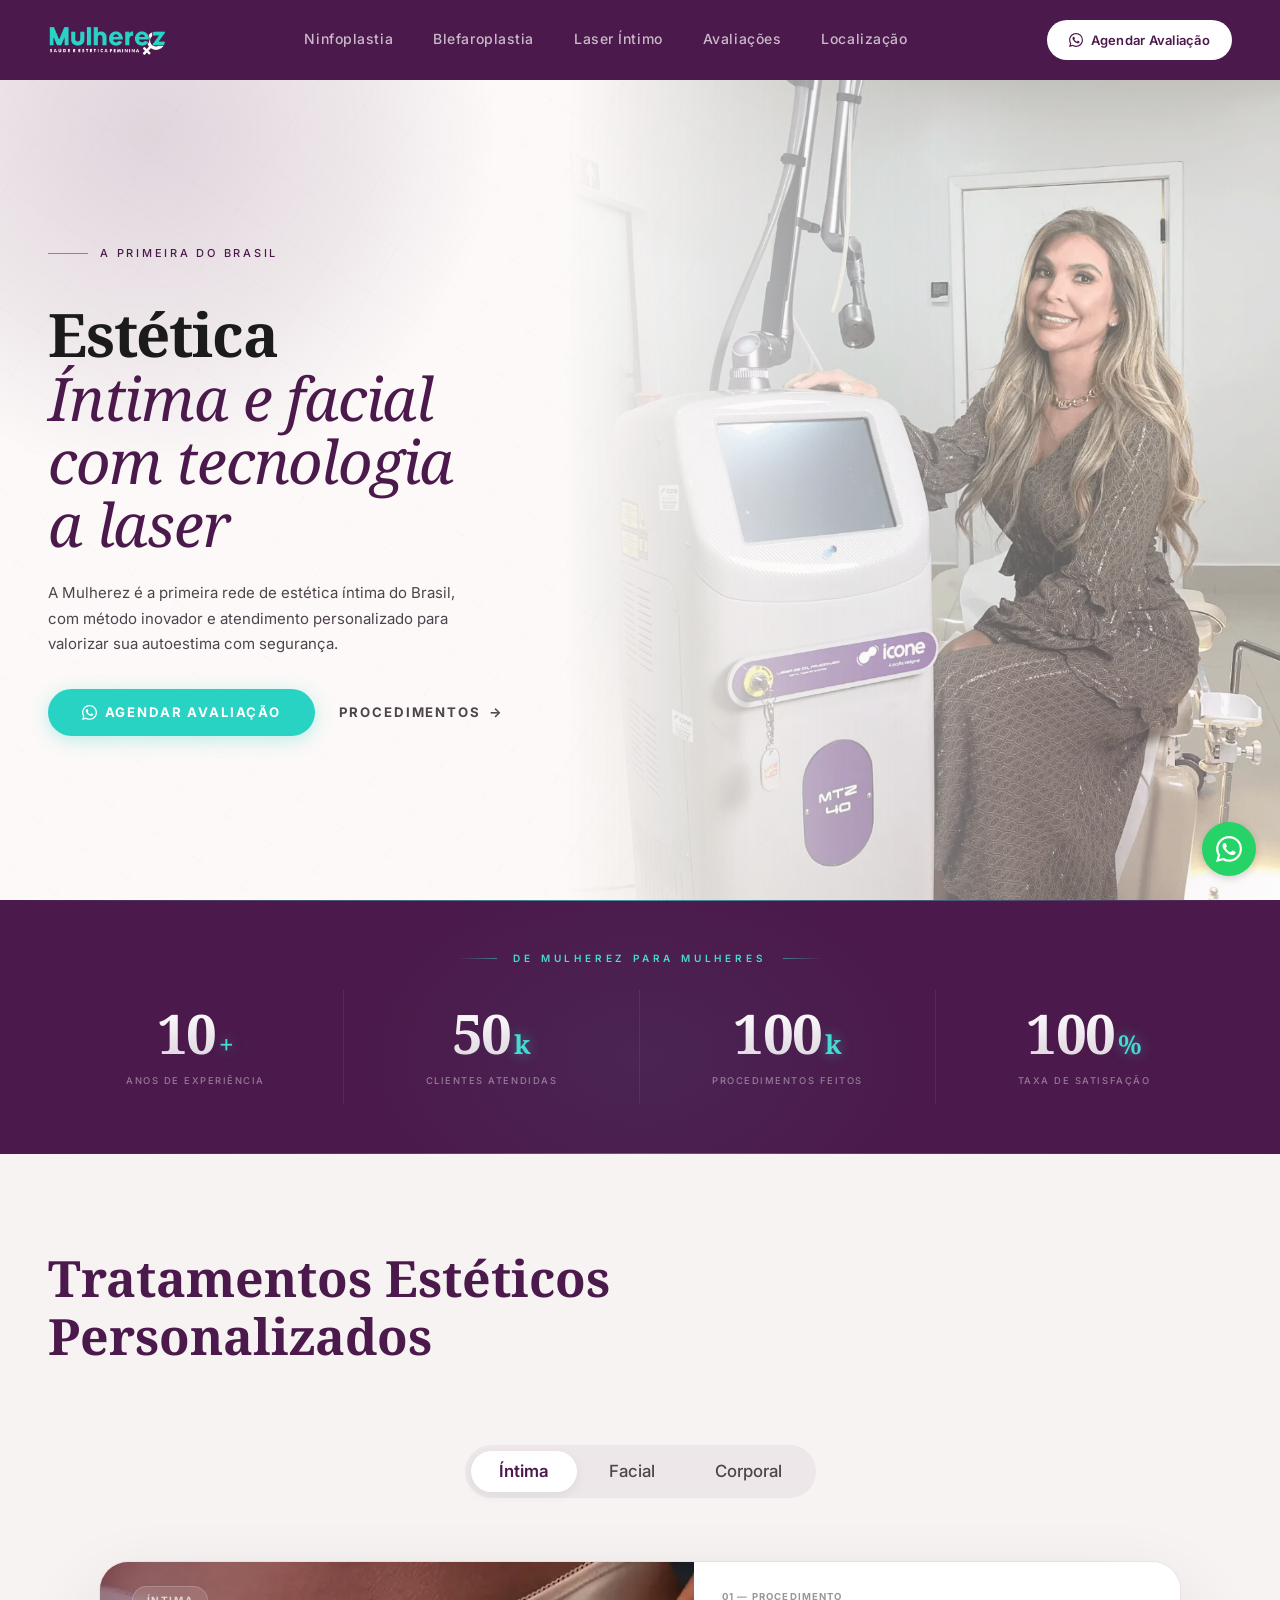
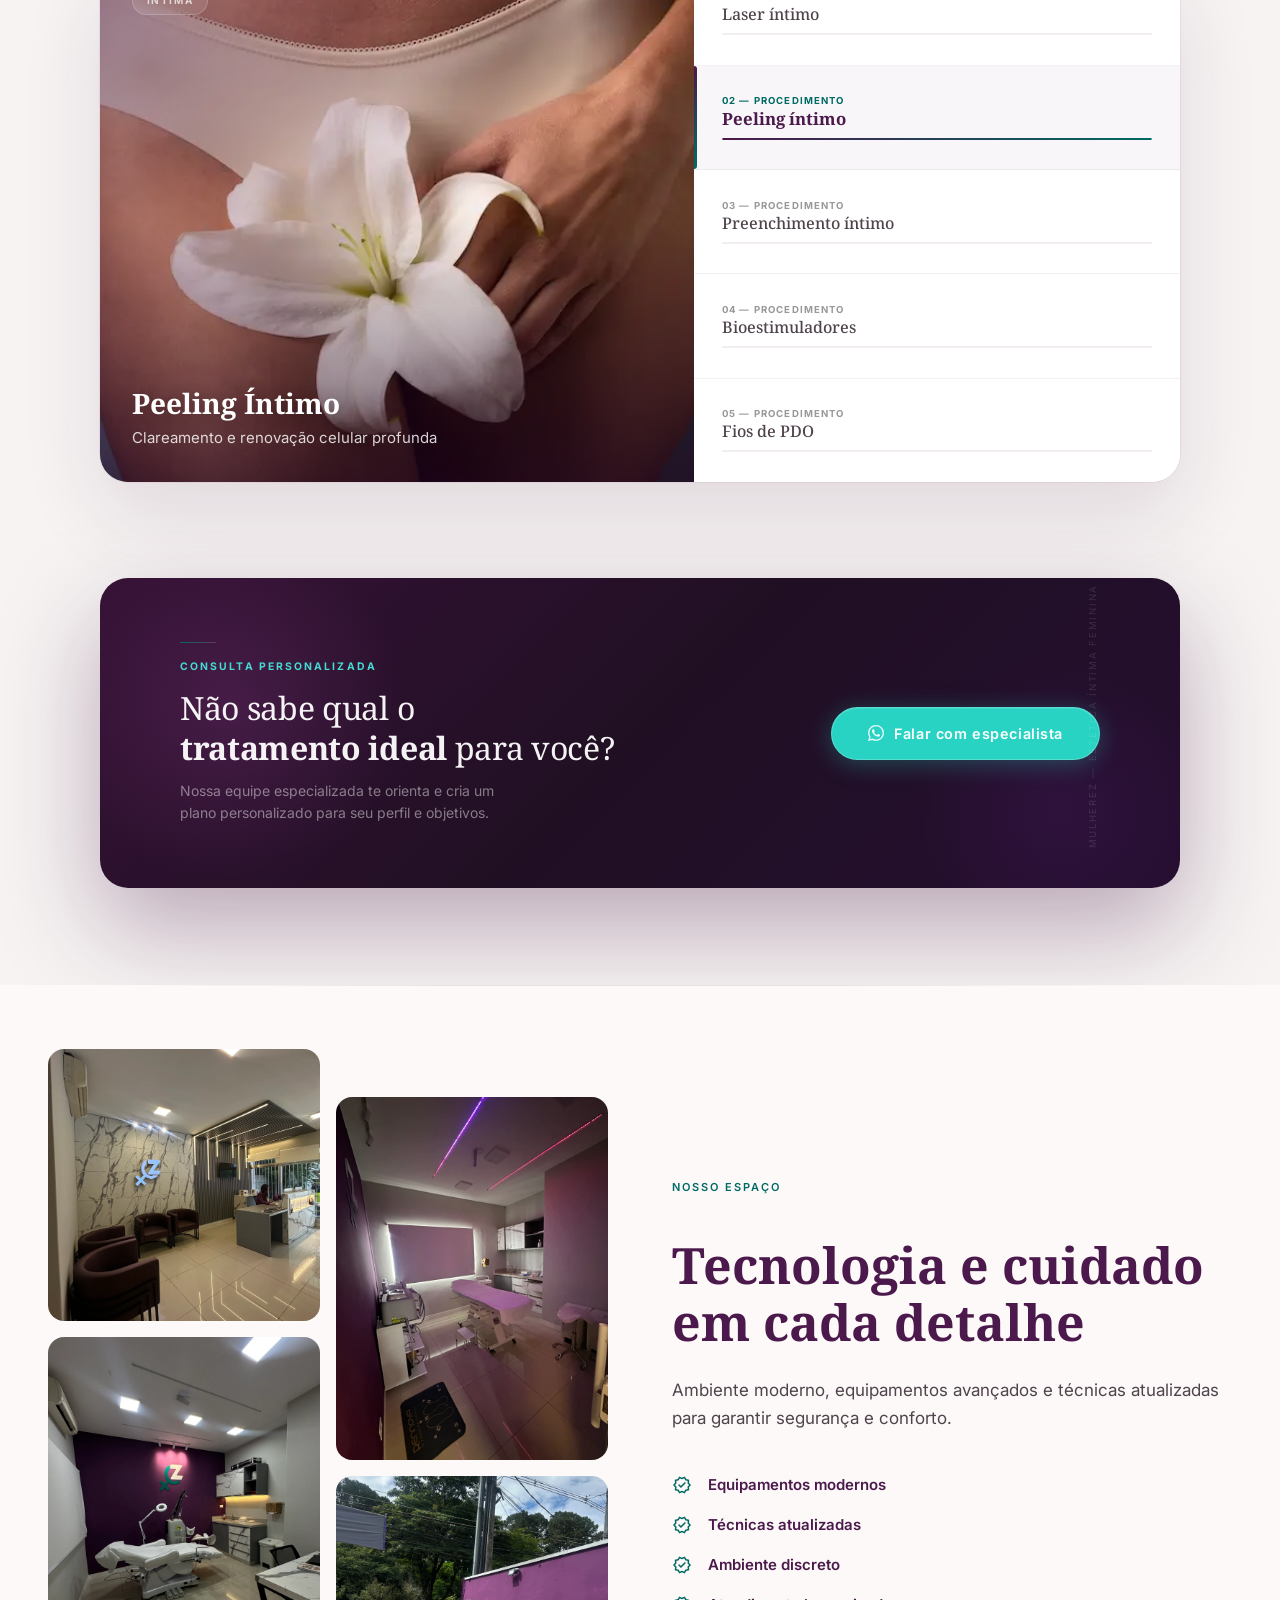
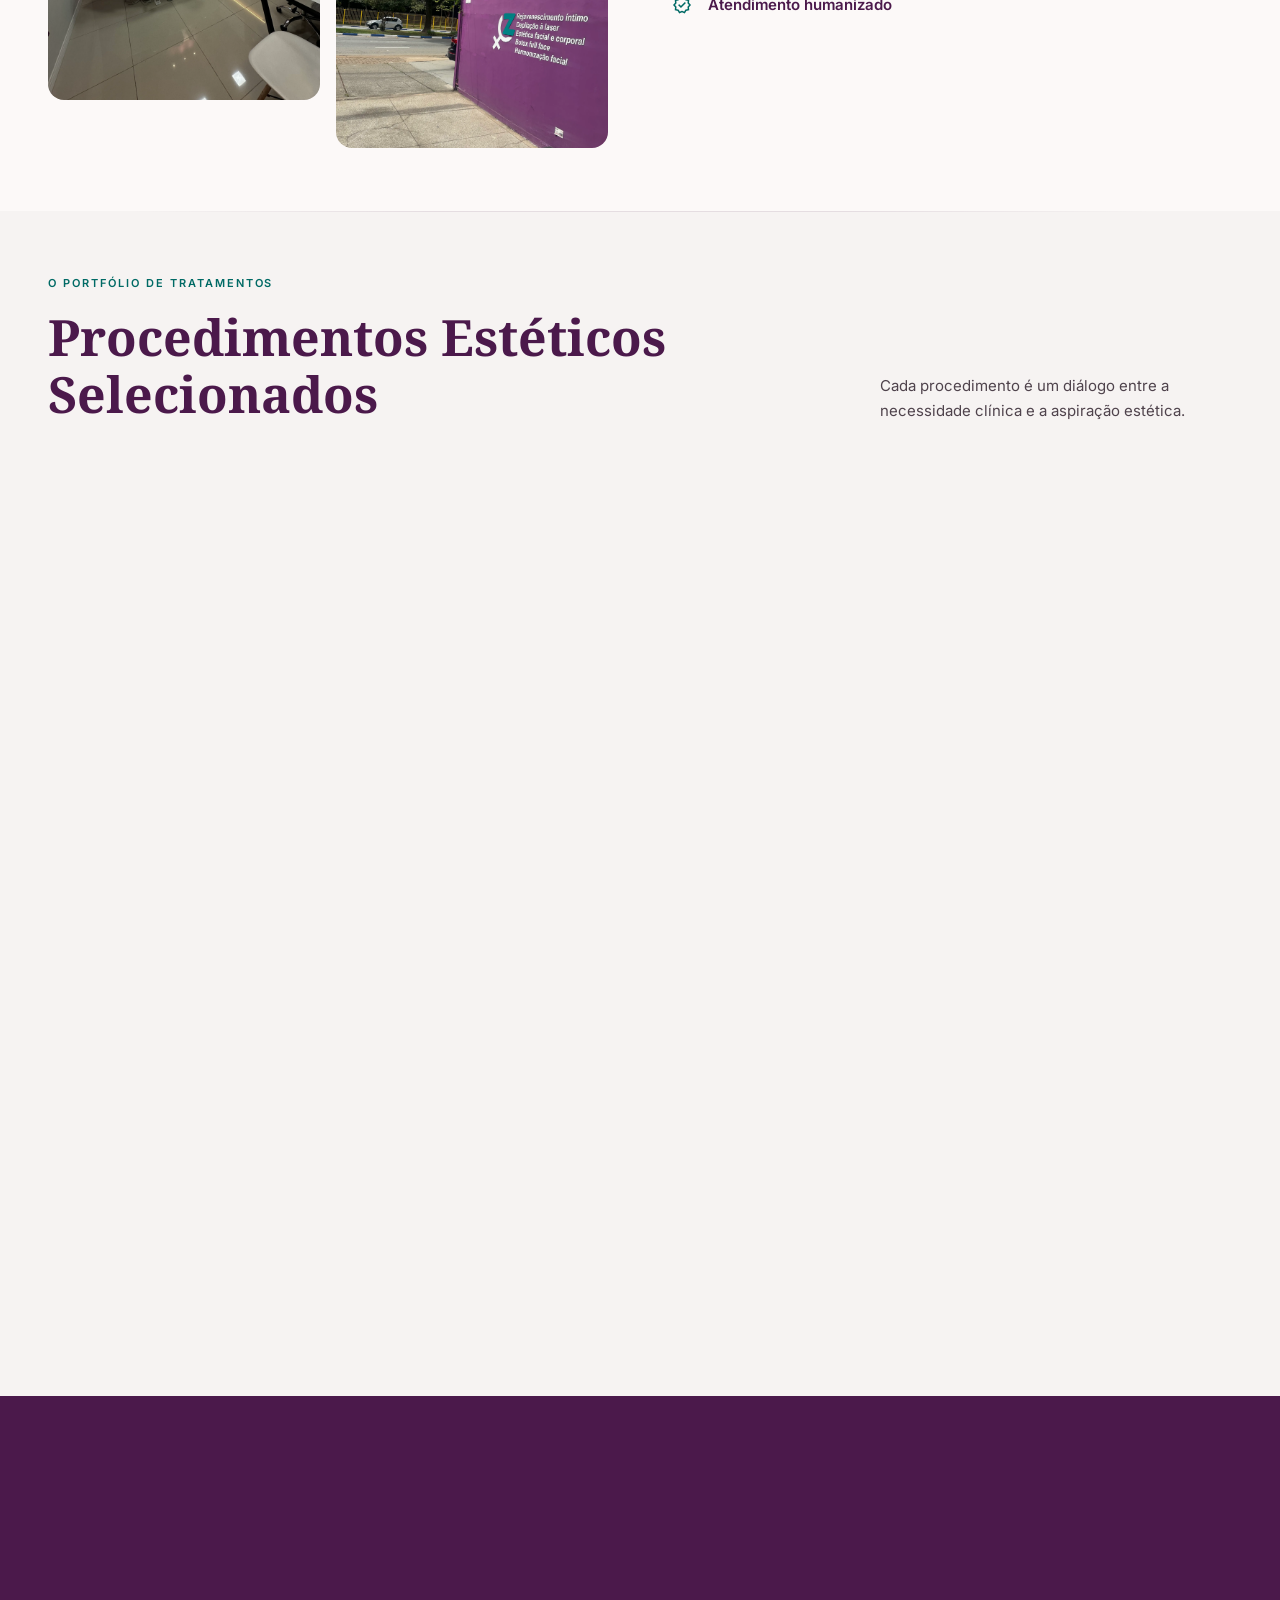
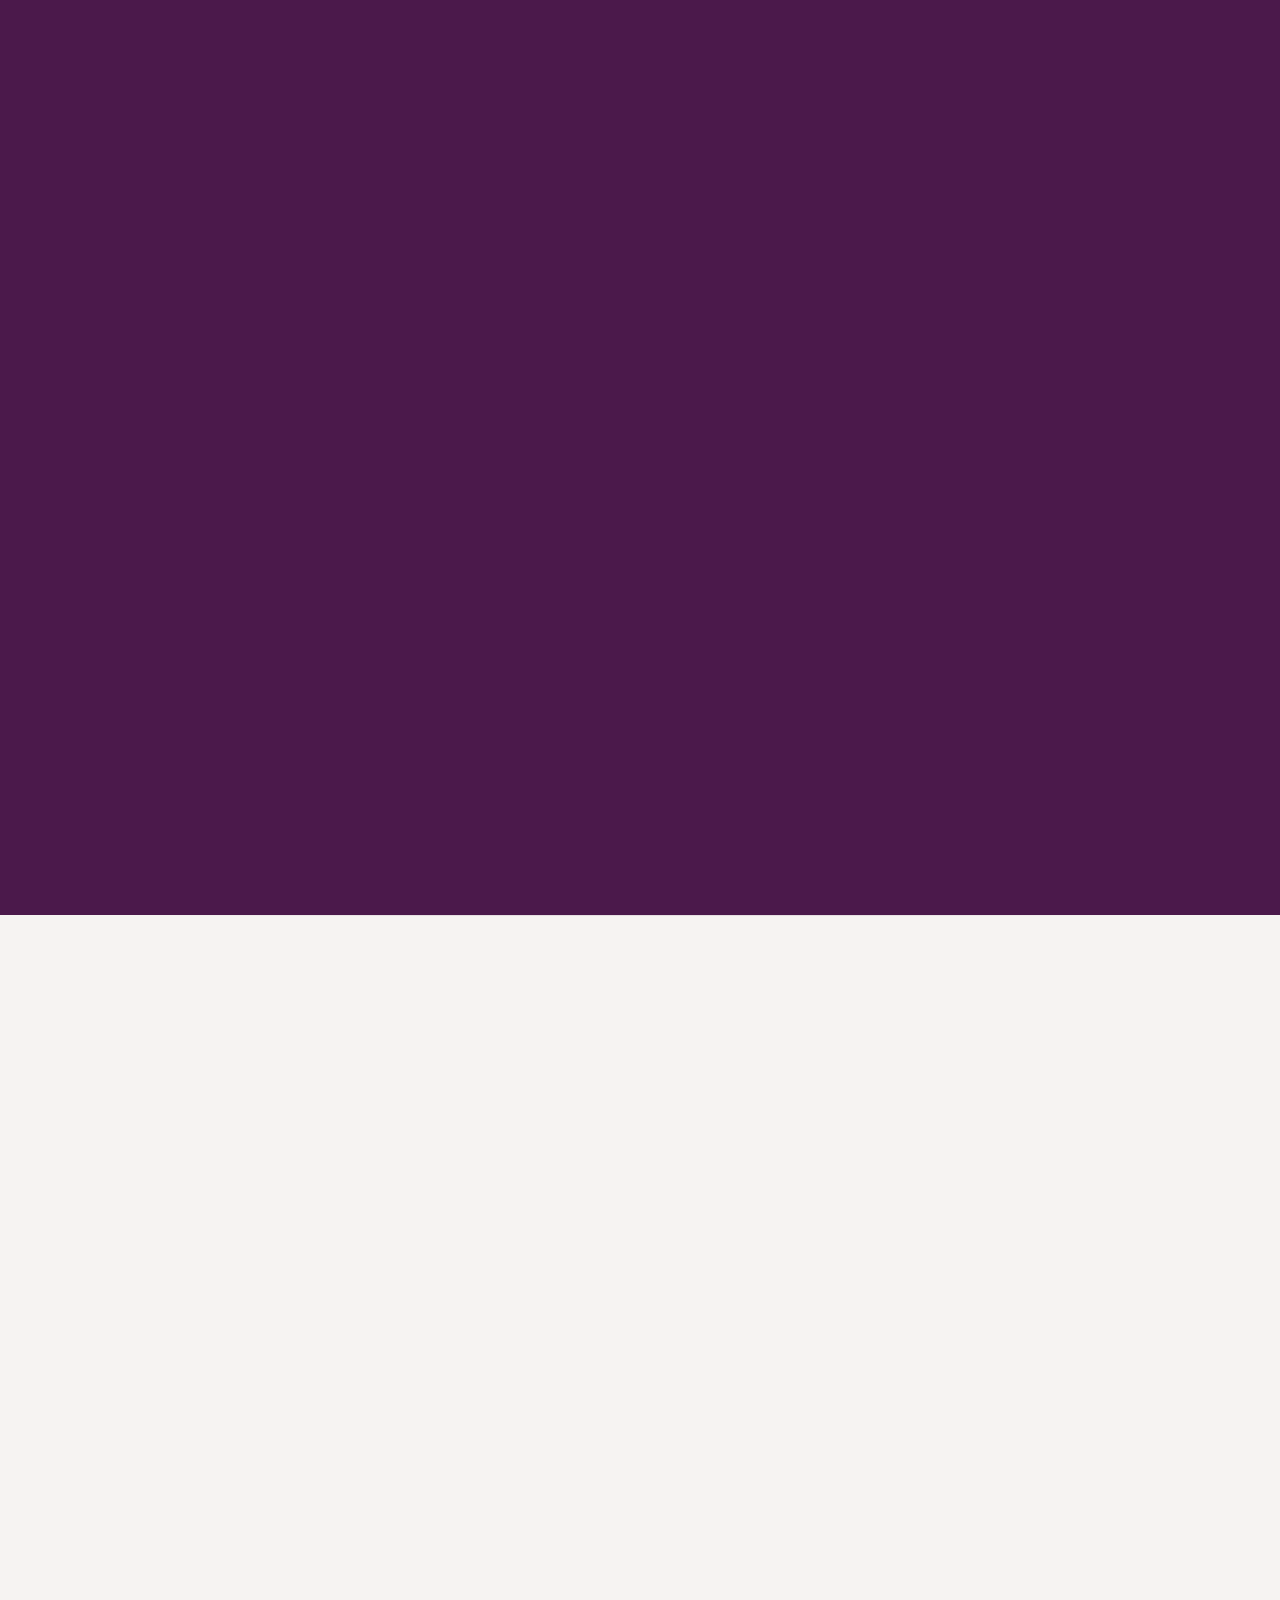
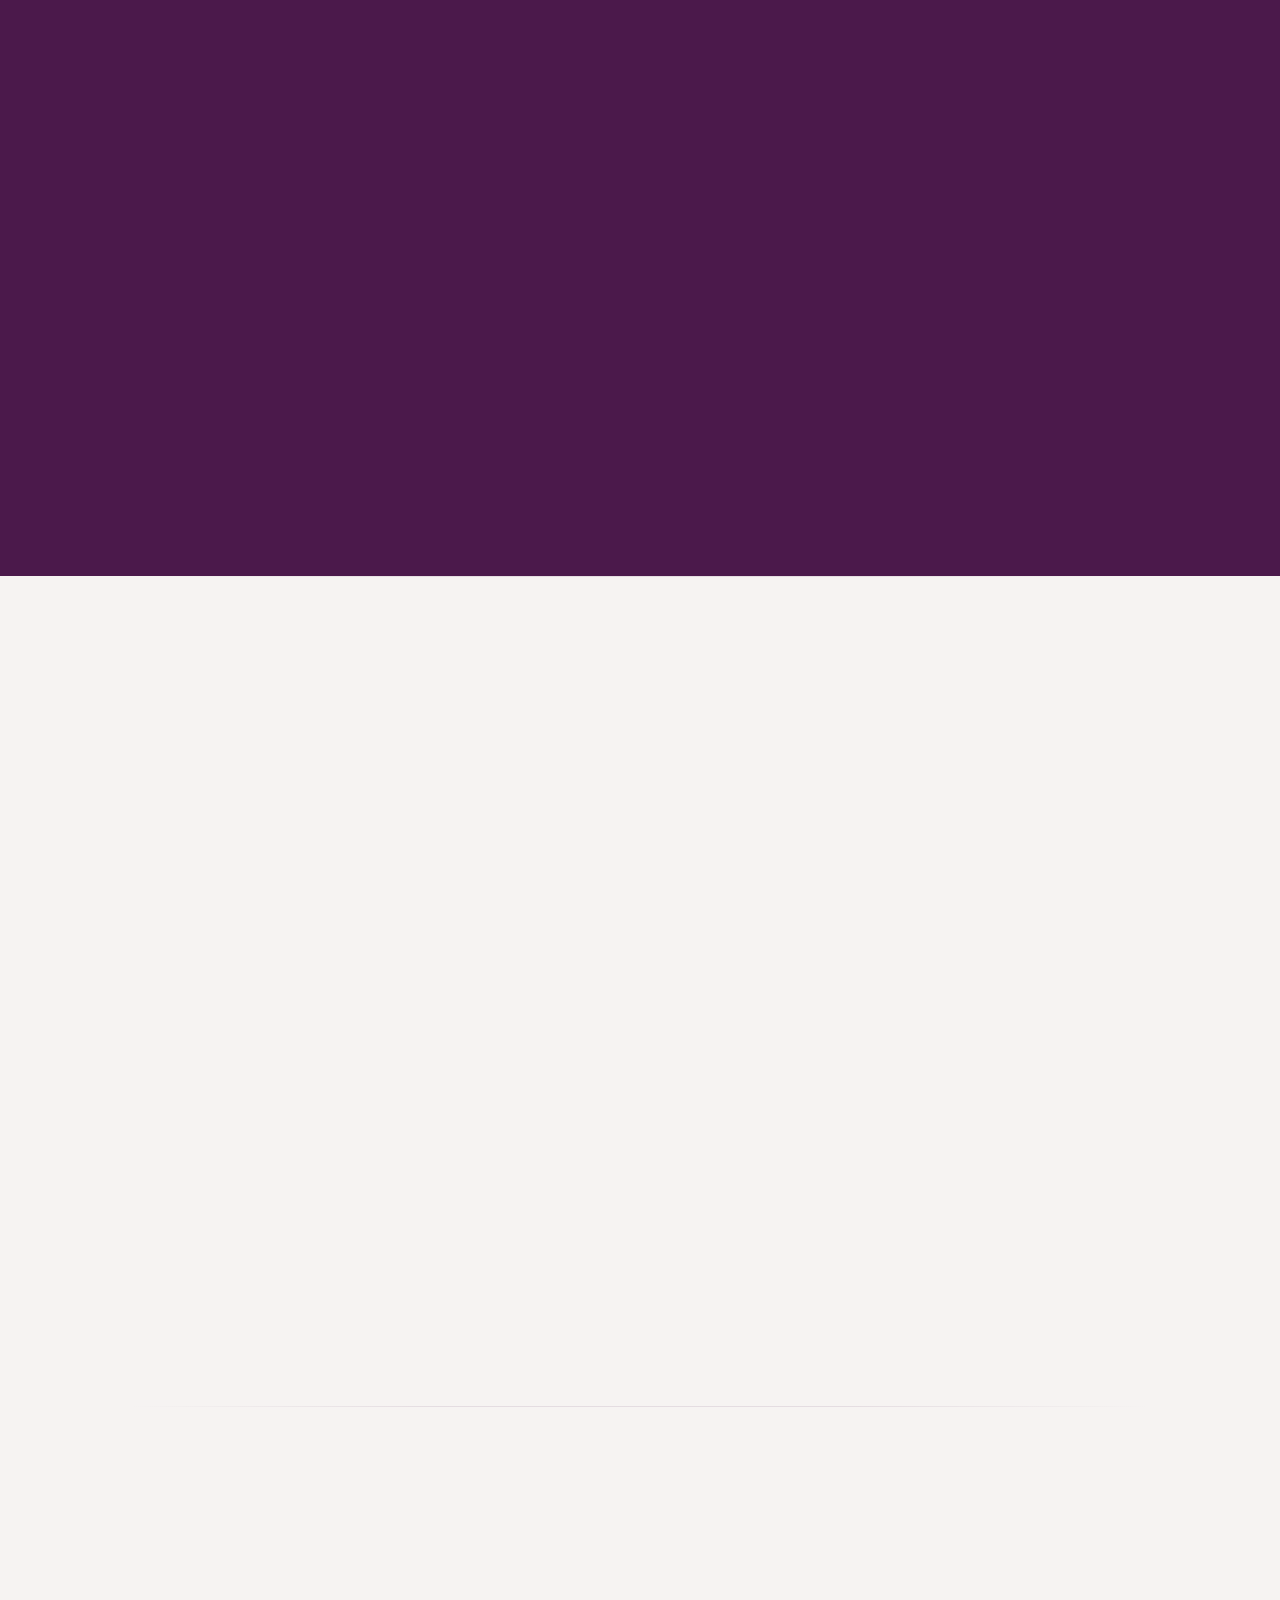
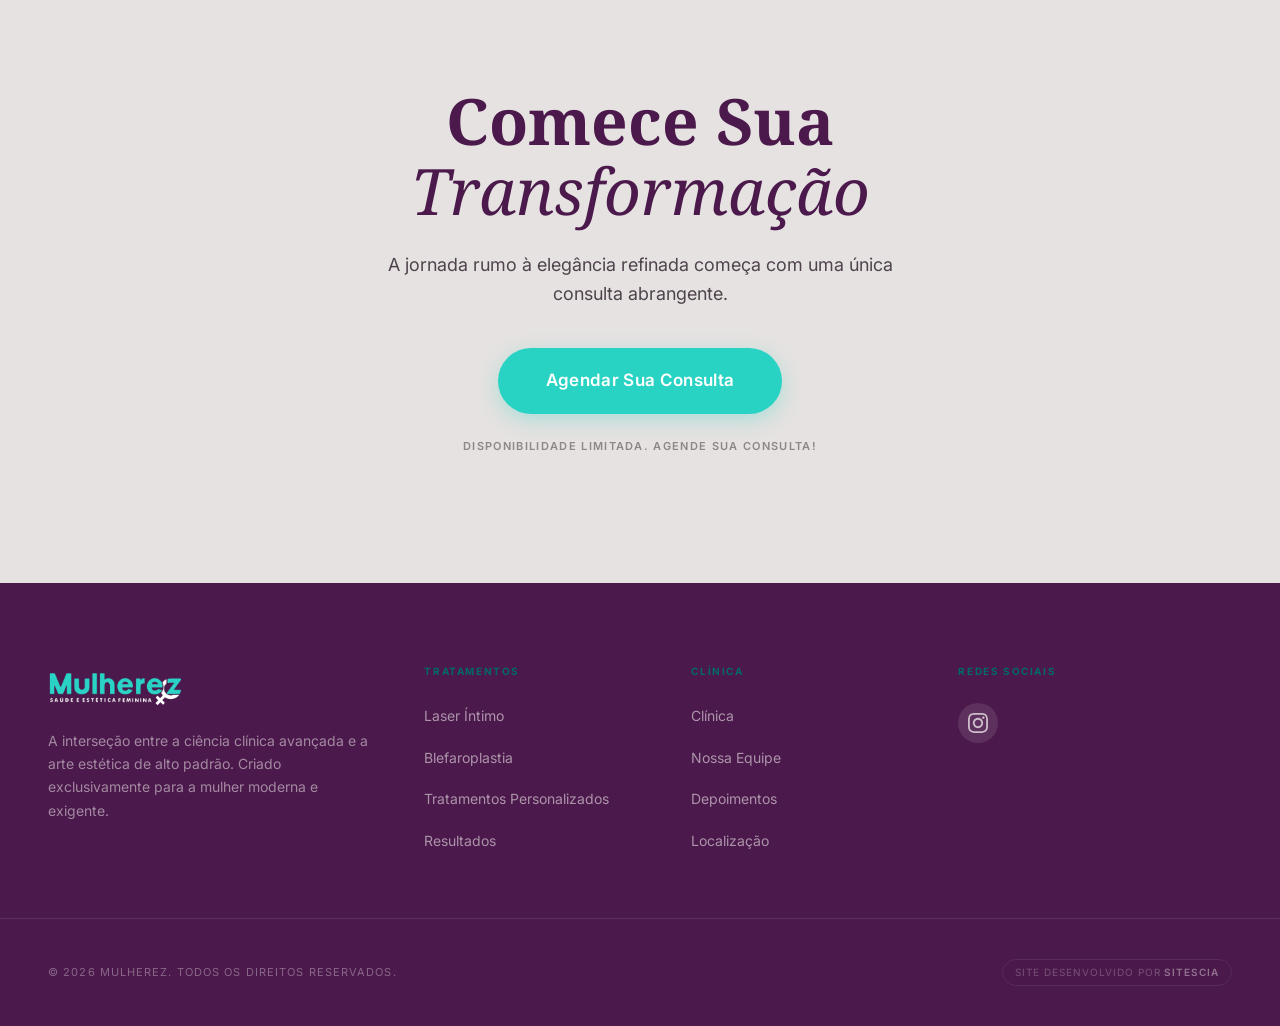
==== index.html @ 1e470eb5 "troca cor roxa dos CTAs para #28D3C3 e remove botão secundário do CTA final Co-Authored-By: Claude O" ====
<!DOCTYPE html>
<html lang="pt-BR">

<head>
  <meta charset="UTF-8" />
  <meta name="viewport" content="width=device-width, initial-scale=1.0" />
  <meta name="description"
    content="Onde a precisão médica avançada encontra a arte da estética de alto padrão. Um santuário criado para a mulher sofisticada." />
  <meta name="keywords"
    content="estética íntima, ninfoplastia laser, blefaroplastia, laser íntimo, clínica estética, Guarulhos" />
  <meta name="author" content="Mulherez - Estética Feminina" />
  <meta name="theme-color" content="#4b194b" />

  <!-- Open Graph / Social Media -->
  <meta property="og:type" content="website" />
  <meta property="og:title" content="Mulherez | Estética Feminina" />
  <meta property="og:description"
    content="Onde a precisão médica avançada encontra a arte da estética de alto padrão. Um santuário criado para a mulher sofisticada." />
  <meta property="og:image" content="assets/img/logo_mulherez.webp" />
  <meta property="og:url" content="https://mulherez.com.br" />
  <meta property="og:site_name" content="Mulherez" />

  <!-- Twitter Card -->
  <meta name="twitter:card" content="summary_large_image" />
  <meta name="twitter:title" content="Mulherez | Estética Feminina" />
  <meta name="twitter:description"
    content="Onde a precisão médica avançada encontra a arte da estética de alto padrão. Um santuário criado para a mulher sofisticada." />
  <meta name="twitter:image" content="assets/img/logo_mulherez.webp" />

  <!-- Favicon & Icons -->
  <link rel="icon" type="image/webp" href="assets/img/favicon.webp" />
  <link rel="shortcut icon" href="assets/img/favicon.webp" />
  <link rel="apple-touch-icon" href="assets/img/favicon.webp" />
  <link rel="canonical" href="https://mulherez.com.br" />

  <title>Mulherez | Estética Feminina</title>

  <!-- Fonts -->
  <link rel="preconnect" href="https://fonts.googleapis.com" />
  <link rel="preconnect" href="https://fonts.gstatic.com" crossorigin />
  <link
    href="https://fonts.googleapis.com/css2?family=Noto+Serif:ital,wght@0,400;0,700;1,400&family=Inter:wght@300;400;500;600;700;800;900&display=swap"
    rel="stylesheet" />
  <link href="https://fonts.googleapis.com/css2?family=Material+Symbols+Outlined:wght,FILL@100..700,0..1&display=swap"
    rel="stylesheet" />

  <!-- Styles -->
  <link rel="stylesheet" href="assets/css/styles.css" />
  <style>
    /* Navbar Desktop Purple Theme Override */
    .nav {
      background: var(--c-primary) !important;
    }

    .nav.scrolled {
      background: rgba(75, 25, 75, 0.95) !important;
      backdrop-filter: blur(24px) !important;
      -webkit-backdrop-filter: blur(24px) !important;
      box-shadow: 0 4px 32px rgba(0, 0, 0, 0.2) !important;
    }

    .nav__link {
      color: rgba(255, 255, 255, 0.7) !important;
    }

    .nav__link:hover,
    .nav__link--active {
      color: var(--c-white) !important;
    }

    .nav__link::after {
      background: var(--c-white) !important;
    }

    .nav__links .nav__link:hover {
      color: var(--c-secondary-dim) !important;
    }

    .nav__links .nav__link--active {
      color: var(--c-secondary-dim) !important;
    }

    .nav__links .nav__link:hover::after {
      background: var(--c-secondary-dim) !important;
      box-shadow: 0 0 8px rgba(68, 219, 210, 0.5);
    }

    .nav__links .nav__link--active::after {
      background: var(--c-secondary-dim) !important;
      box-shadow: 0 0 8px rgba(68, 219, 210, 0.5);
    }

    .nav__burger span {
      background: var(--c-white) !important;
    }

    .btn-nav-whatsapp {
      background: var(--c-white) !important;
      color: var(--c-primary) !important;
      font-weight: 600 !important;
    }

    .btn-nav-whatsapp:hover {
      background: rgba(255, 255, 255, 0.9) !important;
      box-shadow: 0 4px 16px rgba(255, 255, 255, 0.25) !important;
      transform: translateY(-2px);
    }

    .nav__link {
      white-space: nowrap;
    }

    .nav-cta {
      flex-shrink: 0;
      white-space: nowrap;
    }

    @media (min-width: 769px) and (max-width: 1200px) {
      .nav__inner {
        gap: var(--sp-6) !important;
        padding-inline: var(--sp-6) !important;
      }
      .nav__links {
        gap: var(--sp-6) !important;
      }
      .nav__link {
        font-size: 0.8125rem !important;
      }
    }

    @media (min-width: 769px) and (max-width: 980px) {
      .nav-cta .nav-cta-text {
        display: none;
      }
      .nav-cta {
        padding-inline: 0.75rem !important;
      }
    }

    .subtle-card-cta {
      display: inline-flex;
      align-items: center;
      gap: 0.25rem;
      font-size: 0.85rem;
      font-weight: 600;
      color: var(--c-primary);
      text-decoration: none;
      opacity: 0.7;
      transition: opacity 0.3s ease;
      margin-top: 1rem;
    }

    .subtle-card-cta:hover {
      opacity: 1;
    }

    .subtle-card-cta .material-symbols-outlined {
      font-size: 1.1rem;
      transition: transform 0.3s ease;
    }

    .subtle-card-cta:hover .material-symbols-outlined {
      transform: translateX(4px);
    }
  </style>
</head>

<body>

  <!-- ══════════════════════════════════════════
       PRELOADER
  ══════════════════════════════════════════ -->
  <div class="preloader" id="preloader" aria-hidden="true">
    <div class="preloader__inner">
      <p class="preloader__brand">Mulherez</p>
      <div class="preloader__bar-track">
        <div class="preloader__bar" id="preloaderBar"></div>
      </div>
      <span class="preloader__tagline">Estética Íntima Feminina</span>
    </div>
  </div>

  <!-- ══════════════════════════════════════════
       SCROLL PROGRESS
  ══════════════════════════════════════════ -->
  <div class="scroll-progress" id="scrollProgress" aria-hidden="true"></div>

  <!-- ══════════════════════════════════════════
       NAVIGATION
  ══════════════════════════════════════════ -->
  <nav class="nav" id="nav">
    <div class="nav__inner">
      <a href="#hero" class="nav__brand">
        <!-- Substitua o src abaixo pelo link da logo real -->
        <img src="assets/img/logo_mulherez.webp" alt="Mulherez" class="nav__logo"
          onerror="this.style.display='none';this.nextElementSibling.style.display='block'" />
        <span class="nav__brand-text" style="display:none">Mulherez</span>
      </a>

      <div class="nav__links" id="navLinks">
        <a href="#results" class="nav__link nav__link--active">Ninfoplastia</a>
        <a href="#blefaroplastia" class="nav__link">Blefaroplastia</a>
        <a href="#laser-intimo" class="nav__link">Laser Íntimo</a>
        <a href="#reviews" class="nav__link">Avaliações</a>
        <a href="#visit" class="nav__link">Localização</a>
      </div>

      <a href="https://api.whatsapp.com/send/?phone=5511995224461" target="_blank" rel="noopener noreferrer"
        class="btn btn-nav-whatsapp btn--sm nav-cta" data-magnetic>
        <svg xmlns="http://www.w3.org/2000/svg" viewBox="0 0 24 24" fill="currentColor" width="14" height="14"
          aria-hidden="true" style="flex-shrink:0">
          <path
            d="M17.472 14.382c-.297-.149-1.758-.867-2.03-.967-.273-.099-.471-.148-.67.15-.197.297-.767.966-.94 1.164-.173.199-.347.223-.644.075-.297-.15-1.255-.463-2.39-1.475-.883-.788-1.48-1.761-1.653-2.059-.173-.297-.018-.458.13-.606.134-.133.298-.347.446-.52.149-.174.198-.298.298-.497.099-.198.05-.371-.025-.52-.075-.149-.669-1.612-.916-2.207-.242-.579-.487-.5-.669-.51-.173-.008-.371-.01-.57-.01-.198 0-.52.074-.792.372-.272.297-1.04 1.016-1.04 2.479 0 1.462 1.065 2.875 1.213 3.074.149.198 2.096 3.2 5.077 4.487.709.306 1.262.489 1.694.625.712.227 1.36.195 1.871.118.571-.085 1.758-.719 2.006-1.413.248-.694.248-1.289.173-1.413-.074-.124-.272-.198-.57-.347m-5.421 7.403h-.004a9.87 9.87 0 01-5.031-1.378l-.361-.214-3.741.982.998-3.648-.235-.374a9.86 9.86 0 01-1.51-5.26c.001-5.45 4.436-9.884 9.888-9.884 2.64 0 5.122 1.03 6.988 2.898a9.825 9.825 0 012.893 6.994c-.003 5.45-4.437 9.884-9.885 9.884m8.413-18.297A11.815 11.815 0 0012.05 0C5.495 0 .16 5.335.157 11.892c0 2.096.547 4.142 1.588 5.945L.057 24l6.305-1.654a11.882 11.882 0 005.683 1.448h.005c6.554 0 11.89-5.335 11.893-11.893a11.821 11.821 0 00-3.48-8.413z" />
        </svg>
        <span class="nav-cta-text">Agendar Avaliação</span>
      </a>

      <button class="nav__burger" id="navBurger" aria-label="Abrir navegação" aria-expanded="false">
        <span></span><span></span><span></span>
      </button>
    </div>
  </nav>

  <!-- Mobile Menu -->
  <div class="mob-menu" id="mobMenu" aria-hidden="true">
    <div class="mob-menu__inner">
      <a href="#results" class="mob-menu__link">Ninfoplastia</a>
      <a href="#blefaroplastia" class="mob-menu__link">Blefaroplastia</a>
      <a href="#laser-intimo" class="mob-menu__link">Laser Íntimo</a>
      <a href="#team" class="mob-menu__link">Equipe Médica</a>
      <button class="btn btn-nav-whatsapp btn--full">
        <svg xmlns="http://www.w3.org/2000/svg" viewBox="0 0 24 24" fill="currentColor" width="14" height="14"
          aria-hidden="true" style="flex-shrink:0">
          <path
            d="M17.472 14.382c-.297-.149-1.758-.867-2.03-.967-.273-.099-.471-.148-.67.15-.197.297-.767.966-.94 1.164-.173.199-.347.223-.644.075-.297-.15-1.255-.463-2.39-1.475-.883-.788-1.48-1.761-1.653-2.059-.173-.297-.018-.458.13-.606.134-.133.298-.347.446-.52.149-.174.198-.298.298-.497.099-.198.05-.371-.025-.52-.075-.149-.669-1.612-.916-2.207-.242-.579-.487-.5-.669-.51-.173-.008-.371-.01-.57-.01-.198 0-.52.074-.792.372-.272.297-1.04 1.016-1.04 2.479 0 1.462 1.065 2.875 1.213 3.074.149.198 2.096 3.2 5.077 4.487.709.306 1.262.489 1.694.625.712.227 1.36.195 1.871.118.571-.085 1.758-.719 2.006-1.413.248-.694.248-1.289.173-1.413-.074-.124-.272-.198-.57-.347m-5.421 7.403h-.004a9.87 9.87 0 01-5.031-1.378l-.361-.214-3.741.982.998-3.648-.235-.374a9.86 9.86 0 01-1.51-5.26c.001-5.45 4.436-9.884 9.888-9.884 2.64 0 5.122 1.03 6.988 2.898a9.825 9.825 0 012.893 6.994c-.003 5.45-4.437 9.884-9.885 9.884m8.413-18.297A11.815 11.815 0 0012.05 0C5.495 0 .16 5.335.157 11.892c0 2.096.547 4.142 1.588 5.945L.057 24l6.305-1.654a11.882 11.882 0 005.683 1.448h.005c6.554 0 11.89-5.335 11.893-11.893a11.821 11.821 0 00-3.48-8.413z" />
        </svg>
        Agendar Consulta
      </button>
    </div>
  </div>

  <!-- ══════════════════════════════════════════
       HERO
  ══════════════════════════════════════════ -->
  <header class="hero" id="hero">

    <!-- ── HERO BACKGROUND AMBIENCE (purely decorative, CSS-animated) ── -->
    <div class="hero__bg" aria-hidden="true">
      <div class="hero__orb hero__orb--1"></div>
      <div class="hero__orb hero__orb--2"></div>
      <div class="hero__sheen hero__sheen--1"></div>
      <div class="hero__sheen hero__sheen--2"></div>
      <div class="hero__sheen hero__sheen--3"></div>
      <svg class="hero__grid" xmlns="http://www.w3.org/2000/svg">
        <defs>
          <pattern id="hero-grid-pat" width="52" height="52" patternUnits="userSpaceOnUse"
            patternTransform="rotate(32)">
            <path d="M52 0L0 0 0 52" fill="none" stroke="rgba(75,25,75,0.042)" stroke-width="0.5" />
          </pattern>
        </defs>
        <rect width="100%" height="100%" fill="url(#hero-grid-pat)" />
      </svg>
    </div>

    <!-- Floral portrait — bloom emerges from the right, masked -->
    <div class="hero__portrait" aria-hidden="true">
      <img src="assets/img/Dra._Mirelle_Ruivo.webp" alt="Dra. Mirelle Ruivo" class="hero__portrait-img" />
    </div>

    <div class="container">
      <div class="hero__layout">
        <div class="hero__body">

          <span class="eyebrow hero__eyebrow" data-reveal data-delay="0">A primeira do Brasil</span>

          <h1 class="hero__title" data-reveal data-delay="120">
            Estética
            <em class="hero__em">Íntima e facial<br>com tecnologia<br>a laser</em>
          </h1>

          <p class="hero__sub" data-reveal data-delay="240">
            A Mulherez é a primeira rede de estética íntima do Brasil, com método
            inovador e atendimento personalizado para valorizar sua autoestima com segurança.
          </p>

          <div class="hero__actions" data-reveal data-delay="360">
            <button class="btn btn--pill-dark" data-magnetic>
              <svg xmlns="http://www.w3.org/2000/svg" viewBox="0 0 24 24" fill="currentColor" width="15" height="15"
                aria-hidden="true" style="flex-shrink:0">
                <path
                  d="M17.472 14.382c-.297-.149-1.758-.867-2.03-.967-.273-.099-.471-.148-.67.15-.197.297-.767.966-.94 1.164-.173.199-.347.223-.644.075-.297-.15-1.255-.463-2.39-1.475-.883-.788-1.48-1.761-1.653-2.059-.173-.297-.018-.458.13-.606.134-.133.298-.347.446-.52.149-.174.198-.298.298-.497.099-.198.05-.371-.025-.52-.075-.149-.669-1.612-.916-2.207-.242-.579-.487-.5-.669-.51-.173-.008-.371-.01-.57-.01-.198 0-.52.074-.792.372-.272.297-1.04 1.016-1.04 2.479 0 1.462 1.065 2.875 1.213 3.074.149.198 2.096 3.2 5.077 4.487.709.306 1.262.489 1.694.625.712.227 1.36.195 1.871.118.571-.085 1.758-.719 2.006-1.413.248-.694.248-1.289.173-1.413-.074-.124-.272-.198-.57-.347m-5.421 7.403h-.004a9.87 9.87 0 01-5.031-1.378l-.361-.214-3.741.982.998-3.648-.235-.374a9.86 9.86 0 01-1.51-5.26c.001-5.45 4.436-9.884 9.888-9.884 2.64 0 5.122 1.03 6.988 2.898a9.825 9.825 0 012.893 6.994c-.003 5.45-4.437 9.884-9.885 9.884m8.413-18.297A11.815 11.815 0 0012.05 0C5.495 0 .16 5.335.157 11.892c0 2.096.547 4.142 1.588 5.945L.057 24l6.305-1.654a11.882 11.882 0 005.683 1.448h.005c6.554 0 11.89-5.335 11.893-11.893a11.821 11.821 0 00-3.48-8.413z" />
              </svg>
              Agendar Avaliação
            </button>
            <a href="#treatments" class="hero__text-link">
              Procedimentos <span aria-hidden="true">→</span>
            </a>
          </div>

        </div>
      </div>
    </div>
  </header>

  <!-- ══════════════════════════════════════════
       SCIENTIFIC AUTHORITY — STATS
  ══════════════════════════════════════════ -->
  <section class="stats-band" id="stats">
    <div class="container">
      <p class="stats-band__eyebrow" data-reveal="up"> De Mulherez para Mulheres</p>
      <div class="stats-grid">

        <div class="stat" data-reveal="up" data-delay="0">
          <div class="stat__row">
            <span class="stat__num" data-count="10">0</span>
            <span class="stat__unit">+</span>
          </div>
          <p class="stat__label">Anos de Experiência</p>
        </div>

        <div class="stat" data-reveal="up" data-delay="100">
          <div class="stat__row">
            <span class="stat__num" data-count="50">0</span>
            <span class="stat__unit">k</span>
          </div>
          <p class="stat__label">Clientes Atendidas</p>
        </div>

        <div class="stat" data-reveal="up" data-delay="200">
          <div class="stat__row">
            <span class="stat__num" data-count="100">0</span>
            <span class="stat__unit">k</span>
          </div>
          <p class="stat__label">Procedimentos Feitos</p>
        </div>

        <div class="stat" data-reveal="up" data-delay="300">
          <div class="stat__row">
            <span class="stat__num" data-count="100">0</span>
            <span class="stat__unit">%</span>
          </div>
          <p class="stat__label">Taxa de Satisfação</p>
        </div>

      </div>
    </div>
  </section>

  <!-- ══════════════════════════════════════════
       TRATAMENTOS ESTÉTICOS PERSONALIZADOS (TABS)
  ══════════════════════════════════════════ -->
  <section class="section tabs-section" id="custom-treatments">
    <div class="container">
      <div class="section-header" data-reveal="up">
        <div>
          <h2 class="section-title" style="margin-bottom: 0;">Tratamentos Estéticos<br>Personalizados</h2>
        </div>
      </div>

      <div class="tabs-container" data-reveal="up" data-delay="100">
        <!-- Tabs Nav (Top Level) -->
        <div class="tabs-nav-top">
          <button class="tab-btn-top active" data-tab="intima">Íntima</button>
          <button class="tab-btn-top" data-tab="facial">Facial</button>
          <button class="tab-btn-top" data-tab="corporal">Corporal</button>
        </div>

        <!-- Tab Contents -->
        <div class="tabs-content">
          <!-- Íntima -->
          <div class="tab-pane active" id="tab-intima">

            <!-- MOBILE CAROUSEL -->
            <div class="mob-tc" aria-label="Carrossel de tratamentos íntimos">
              <div class="mob-tc__wrapper">
                <div class="mob-tc__track">
                  <div class="mob-tc__card">
                    <div class="mob-tc__img"><img src="assets/img/laser-intimo.webp" alt="Laser íntimo" loading="lazy">
                    </div>
                    <div class="mob-tc__overlay">
                      <span class="mob-tc__tag">Íntima</span>
                      <h4 class="mob-tc__title">Laser Íntimo</h4>
                      <p class="mob-tc__desc">Rejuvenescimento não cirúrgico</p>
                    </div>
                  </div>
                  <div class="mob-tc__card">
                    <div class="mob-tc__img"><img src="assets/img/peeling-intimo.webp" alt="Peeling íntimo"
                        loading="lazy"></div>
                    <div class="mob-tc__overlay">
                      <span class="mob-tc__tag">Íntima</span>
                      <h4 class="mob-tc__title">Peeling Íntimo</h4>
                      <p class="mob-tc__desc">Clareamento e renovação celular</p>
                    </div>
                  </div>
                  <div class="mob-tc__card">
                    <div class="mob-tc__img"><img src="assets/img/preenchimento.webp" alt="Preenchimento íntimo"
                        loading="lazy"></div>
                    <div class="mob-tc__overlay">
                      <span class="mob-tc__tag">Íntima</span>
                      <h4 class="mob-tc__title">Preenchimento Íntimo</h4>
                      <p class="mob-tc__desc">Restauração de volume e estética</p>
                    </div>
                  </div>
                  <div class="mob-tc__card">
                    <div class="mob-tc__img"><img src="assets/img/bioestimulador.webp" alt="Bioestimuladores"
                        loading="lazy"></div>
                    <div class="mob-tc__overlay">
                      <span class="mob-tc__tag">Íntima</span>
                      <h4 class="mob-tc__title">Bioestimuladores</h4>
                      <p class="mob-tc__desc">Estímulo de colágeno natural</p>
                    </div>
                  </div>
                  <div class="mob-tc__card">
                    <div class="mob-tc__img"><img src="assets/img/fios-PDO.webp" alt="Fios de PDO" loading="lazy"></div>
                    <div class="mob-tc__overlay">
                      <span class="mob-tc__tag">Íntima</span>
                      <h4 class="mob-tc__title">Fios de PDO</h4>
                      <p class="mob-tc__desc">Sustentação e firmeza dos tecidos</p>
                    </div>
                  </div>
                </div>
              </div>
              <div class="mob-tc__dots">
                <button class="mob-tc__dot mob-tc__dot--active"></button>
                <button class="mob-tc__dot"></button>
                <button class="mob-tc__dot"></button>
                <button class="mob-tc__dot"></button>
                <button class="mob-tc__dot"></button>
              </div>
              <div class="mob-tc__progress-bar">
                <div class="mob-tc__progress-fill"></div>
              </div>
            </div>

            <div class="stepper-carousel">
              <!-- LEFT: Image Panel -->
              <div class="stepper-content">
                <div class="stepper-card active">
                  <span class="stepper-card__badge">Íntima</span>
                  <div class="stepper-card__img"><img src="assets/img/laser-intimo.webp" alt="Laser íntimo"
                      loading="lazy"></div>
                  <div class="stepper-card__info">
                    <h4>Laser Íntimo</h4>
                    <p>Rejuvenescimento não cirúrgico com tecnologia de ponta</p>
                  </div>
                </div>
                <div class="stepper-card">
                  <span class="stepper-card__badge">Íntima</span>
                  <div class="stepper-card__img"><img src="assets/img/peeling-intimo.webp" alt="Peeling íntimo"
                      loading="lazy"></div>
                  <div class="stepper-card__info">
                    <h4>Peeling Íntimo</h4>
                    <p>Clareamento e renovação celular profunda</p>
                  </div>
                </div>
                <div class="stepper-card">
                  <span class="stepper-card__badge">Íntima</span>
                  <div class="stepper-card__img"><img src="assets/img/preenchimento.webp" alt="Preenchimento íntimo"
                      loading="lazy"></div>
                  <div class="stepper-card__info">
                    <h4>Preenchimento Íntimo</h4>
                    <p>Restauração de volume e estética feminina</p>
                  </div>
                </div>
                <div class="stepper-card">
                  <span class="stepper-card__badge">Íntima</span>
                  <div class="stepper-card__img"><img src="assets/img/bioestimulador.webp" alt="Bioestimuladores"
                      loading="lazy"></div>
                  <div class="stepper-card__info">
                    <h4>Bioestimuladores</h4>
                    <p>Estímulo de colágeno natural para firmeza íntima</p>
                  </div>
                </div>
                <div class="stepper-card">
                  <span class="stepper-card__badge">Íntima</span>
                  <div class="stepper-card__img"><img src="assets/img/fios-PDO.webp" alt="Fios de PDO" loading="lazy">
                  </div>
                  <div class="stepper-card__info">
                    <h4>Fios de PDO</h4>
                    <p>Sustentação e firmeza dos tecidos íntimos</p>
                  </div>
                </div>
              </div>

              <!-- RIGHT: Procedure List -->
              <div class="stepper-menu">
                <button class="stepper-btn active" data-index="0">
                  <span class="stepper-num">01 &mdash; Procedimento</span>
                  <span class="stepper-title">Laser íntimo</span>
                  <div class="stepper-progress">
                    <div class="stepper-bar"></div>
                  </div>
                </button>
                <button class="stepper-btn" data-index="1">
                  <span class="stepper-num">02 &mdash; Procedimento</span>
                  <span class="stepper-title">Peeling íntimo</span>
                  <div class="stepper-progress">
                    <div class="stepper-bar"></div>
                  </div>
                </button>
                <button class="stepper-btn" data-index="2">
                  <span class="stepper-num">03 &mdash; Procedimento</span>
                  <span class="stepper-title">Preenchimento íntimo</span>
                  <div class="stepper-progress">
                    <div class="stepper-bar"></div>
                  </div>
                </button>
                <button class="stepper-btn" data-index="3">
                  <span class="stepper-num">04 &mdash; Procedimento</span>
                  <span class="stepper-title">Bioestimuladores</span>
                  <div class="stepper-progress">
                    <div class="stepper-bar"></div>
                  </div>
                </button>
                <button class="stepper-btn" data-index="4">
                  <span class="stepper-num">05 &mdash; Procedimento</span>
                  <span class="stepper-title">Fios de PDO</span>
                  <div class="stepper-progress">
                    <div class="stepper-bar"></div>
                  </div>
                </button>
              </div>
            </div>
          </div>

          <!-- Facial -->
          <div class="tab-pane" id="tab-facial">

            <!-- MOBILE CAROUSEL -->
            <div class="mob-tc" aria-label="Carrossel de tratamentos faciais">
              <div class="mob-tc__wrapper">
                <div class="mob-tc__track">
                  <div class="mob-tc__card">
                    <div class="mob-tc__img"><img src="assets/img/blefaroplastia-a-laser.webp"
                        alt="Blefaroplastia a laser" loading="lazy"></div>
                    <div class="mob-tc__overlay">
                      <span class="mob-tc__tag">Facial</span>
                      <h4 class="mob-tc__title">Blefaroplastia a Laser</h4>
                      <p class="mob-tc__desc">Rejuvenescimento do olhar</p>
                    </div>
                  </div>
                  <div class="mob-tc__card">
                    <div class="mob-tc__img"><img src="assets/img/toxina-botulinica.webp" alt="Toxina botulínica"
                        loading="lazy"></div>
                    <div class="mob-tc__overlay">
                      <span class="mob-tc__tag">Facial</span>
                      <h4 class="mob-tc__title">Toxina Botulínica</h4>
                      <p class="mob-tc__desc">Suavização de rugas dinâmicas</p>
                    </div>
                  </div>
                  <div class="mob-tc__card">
                    <div class="mob-tc__img"><img src="assets/img/preenchimento-facial.webp" alt="Preenchimento facial"
                        loading="lazy"></div>
                    <div class="mob-tc__overlay">
                      <span class="mob-tc__tag">Facial</span>
                      <h4 class="mob-tc__title">Preenchimento Facial</h4>
                      <p class="mob-tc__desc">Harmonização de contornos</p>
                    </div>
                  </div>
                  <div class="mob-tc__card">
                    <div class="mob-tc__img"><img src="assets/img/bioestimuladores.webp" alt="Bioestimuladores"
                        loading="lazy"></div>
                    <div class="mob-tc__overlay">
                      <span class="mob-tc__tag">Facial</span>
                      <h4 class="mob-tc__title">Bioestimuladores</h4>
                      <p class="mob-tc__desc">Firmeza e qualidade da pele</p>
                    </div>
                  </div>
                  <div class="mob-tc__card">
                    <div class="mob-tc__img"><img src="assets/img/fios-sustentacao.webp" alt="Fios de sustentação"
                        loading="lazy"></div>
                    <div class="mob-tc__overlay">
                      <span class="mob-tc__tag">Facial</span>
                      <h4 class="mob-tc__title">Fios de Sustentação</h4>
                      <p class="mob-tc__desc">Lifting facial não cirúrgico</p>
                    </div>
                  </div>
                </div>
              </div>
              <div class="mob-tc__dots">
                <button class="mob-tc__dot mob-tc__dot--active"></button>
                <button class="mob-tc__dot"></button>
                <button class="mob-tc__dot"></button>
                <button class="mob-tc__dot"></button>
                <button class="mob-tc__dot"></button>
              </div>
              <div class="mob-tc__progress-bar">
                <div class="mob-tc__progress-fill"></div>
              </div>
            </div>

            <div class="stepper-carousel">
              <!-- LEFT: Image Panel -->
              <div class="stepper-content">
                <div class="stepper-card active">
                  <span class="stepper-card__badge">Facial</span>
                  <div class="stepper-card__img"><img src="assets/img/blefaroplastia-a-laser.webp"
                      alt="Blefaroplastia a laser" loading="lazy"></div>
                  <div class="stepper-card__info">
                    <h4>Blefaroplastia a Laser</h4>
                    <p>Rejuvenescimento do olhar com precisão a laser</p>
                  </div>
                </div>
                <div class="stepper-card">
                  <span class="stepper-card__badge">Facial</span>
                  <div class="stepper-card__img"><img src="assets/img/toxina-botulinica.webp" alt="Toxina botulínica"
                      loading="lazy"></div>
                  <div class="stepper-card__info">
                    <h4>Toxina Botulínica</h4>
                    <p>Suavização natural de rugas dinâmicas</p>
                  </div>
                </div>
                <div class="stepper-card">
                  <span class="stepper-card__badge">Facial</span>
                  <div class="stepper-card__img"><img src="assets/img/preenchimento-facial.webp"
                      alt="Preenchimento facial" loading="lazy"></div>
                  <div class="stepper-card__info">
                    <h4>Preenchimento Facial</h4>
                    <p>Harmonização de contornos com resultados naturais</p>
                  </div>
                </div>
                <div class="stepper-card">
                  <span class="stepper-card__badge">Facial</span>
                  <div class="stepper-card__img"><img src="assets/img/bioestimuladores.webp" alt="Bioestimuladores"
                      loading="lazy"></div>
                  <div class="stepper-card__info">
                    <h4>Bioestimuladores</h4>
                    <p>Firmeza e qualidade da pele com colágeno natural</p>
                  </div>
                </div>
                <div class="stepper-card">
                  <span class="stepper-card__badge">Facial</span>
                  <div class="stepper-card__img"><img src="assets/img/fios-sustentacao.webp" alt="Fios de sustentação"
                      loading="lazy"></div>
                  <div class="stepper-card__info">
                    <h4>Fios de Sustentação</h4>
                    <p>Lifting facial não cirúrgico de longa duração</p>
                  </div>
                </div>
              </div>

              <!-- RIGHT: Procedure List -->
              <div class="stepper-menu">
                <button class="stepper-btn active" data-index="0">
                  <span class="stepper-num">01 &mdash; Procedimento</span>
                  <span class="stepper-title">Blefaroplastia a laser</span>
                  <div class="stepper-progress">
                    <div class="stepper-bar"></div>
                  </div>
                </button>
                <button class="stepper-btn" data-index="1">
                  <span class="stepper-num">02 &mdash; Procedimento</span>
                  <span class="stepper-title">Toxina botulínica</span>
                  <div class="stepper-progress">
                    <div class="stepper-bar"></div>
                  </div>
                </button>
                <button class="stepper-btn" data-index="2">
                  <span class="stepper-num">03 &mdash; Procedimento</span>
                  <span class="stepper-title">Preenchimento facial</span>
                  <div class="stepper-progress">
                    <div class="stepper-bar"></div>
                  </div>
                </button>
                <button class="stepper-btn" data-index="3">
                  <span class="stepper-num">04 &mdash; Procedimento</span>
                  <span class="stepper-title">Bioestimuladores</span>
                  <div class="stepper-progress">
                    <div class="stepper-bar"></div>
                  </div>
                </button>
                <button class="stepper-btn" data-index="4">
                  <span class="stepper-num">05 &mdash; Procedimento</span>
                  <span class="stepper-title">Fios de sustentação</span>
                  <div class="stepper-progress">
                    <div class="stepper-bar"></div>
                  </div>
                </button>
              </div>
            </div>
          </div>

          <!-- Corporal -->
          <div class="tab-pane" id="tab-corporal">

            <!-- MOBILE CAROUSEL -->
            <div class="mob-tc" aria-label="Carrossel de tratamentos corporais">
              <div class="mob-tc__wrapper">
                <div class="mob-tc__track">
                  <div class="mob-tc__card">
                    <div class="mob-tc__img"><img src="assets/img/bio-corporal.webp" alt="Bioestimuladores"
                        loading="lazy"></div>
                    <div class="mob-tc__overlay">
                      <span class="mob-tc__tag">Corporal</span>
                      <h4 class="mob-tc__title">Bioestimuladores</h4>
                      <p class="mob-tc__desc">Combate à flacidez corporal</p>
                    </div>
                  </div>
                  <div class="mob-tc__card">
                    <div class="mob-tc__img"><img src="assets/img/gluteos.webp" alt="Preenchimento de glúteo"
                        loading="lazy"></div>
                    <div class="mob-tc__overlay">
                      <span class="mob-tc__tag">Corporal</span>
                      <h4 class="mob-tc__title">Preenchimento de Glúteo</h4>
                      <p class="mob-tc__desc">Remodelação e volume glúteo</p>
                    </div>
                  </div>
                  <div class="mob-tc__card">
                    <div class="mob-tc__img"><img src="assets/img/enzimas.webp" alt="Enzimas" loading="lazy"></div>
                    <div class="mob-tc__overlay">
                      <span class="mob-tc__tag">Corporal</span>
                      <h4 class="mob-tc__title">Enzimas</h4>
                      <p class="mob-tc__desc">Tratamento para gordura localizada</p>
                    </div>
                  </div>
                  <div class="mob-tc__card">
                    <div class="mob-tc__img"><img src="assets/img/depi-laser-corpo.webp" alt="Depilação a laser"
                        loading="lazy"></div>
                    <div class="mob-tc__overlay">
                      <span class="mob-tc__tag">Corporal</span>
                      <h4 class="mob-tc__title">Depilação a laser</h4>
                      <p class="mob-tc__desc">Pele lisa e livre de pelos</p>
                    </div>
                  </div>
                  <div class="mob-tc__card">
                    <div class="mob-tc__img"><img src="assets/img/radiofrequencia.webp" alt="Radiofrequência"
                        loading="lazy"></div>
                    <div class="mob-tc__overlay">
                      <span class="mob-tc__tag">Corporal</span>
                      <h4 class="mob-tc__title">Radiofrequência</h4>
                      <p class="mob-tc__desc">Firmeza e contorno corporal</p>
                    </div>
                  </div>
                </div>
              </div>
              <div class="mob-tc__dots">
                <button class="mob-tc__dot mob-tc__dot--active"></button>
                <button class="mob-tc__dot"></button>
                <button class="mob-tc__dot"></button>
                <button class="mob-tc__dot"></button>
                <button class="mob-tc__dot"></button>
              </div>
              <div class="mob-tc__progress-bar">
                <div class="mob-tc__progress-fill"></div>
              </div>
            </div>

            <div class="stepper-carousel">
              <!-- LEFT: Image Panel -->
              <div class="stepper-content">
                <div class="stepper-card active">
                  <span class="stepper-card__badge">Corporal</span>
                  <div class="stepper-card__img"><img src="assets/img/bio-corporal.webp" alt="Bioestimuladores"
                      loading="lazy"></div>
                  <div class="stepper-card__info">
                    <h4>Bioestimuladores</h4>
                    <p>Combate à flacidez corporal com estímulo de colágeno</p>
                  </div>
                </div>
                <div class="stepper-card">
                  <span class="stepper-card__badge">Corporal</span>
                  <div class="stepper-card__img"><img src="assets/img/gluteos.webp" alt="Preenchimento de glúteo"
                      loading="lazy"></div>
                  <div class="stepper-card__info">
                    <h4>Preenchimento de Glúteo</h4>
                    <p>Remodelação e volume glúteo com resultado natural</p>
                  </div>
                </div>
                <div class="stepper-card">
                  <span class="stepper-card__badge">Corporal</span>
                  <div class="stepper-card__img"><img src="assets/img/enzimas.webp" alt="Enzimas" loading="lazy"></div>
                  <div class="stepper-card__info">
                    <h4>Enzimas</h4>
                    <p>Tratamento eficiente para gordura localizada</p>
                  </div>
                </div>
                <div class="stepper-card">
                  <span class="stepper-card__badge">Corporal</span>
                  <div class="stepper-card__img"><img src="assets/img/depi-laser-corpo.webp" alt="Depilação a Laser"
                      loading="lazy"></div>
                  <div class="stepper-card__info">
                    <h4>Depilação a Laser</h4>
                    <p>Pele macia e livre de pelos</p>
                  </div>
                </div>
                <div class="stepper-card">
                  <span class="stepper-card__badge">Corporal</span>
                  <div class="stepper-card__img"><img src="assets/img/radiofrequencia.webp" alt="Radiofrequência"
                      loading="lazy"></div>
                  <div class="stepper-card__info">
                    <h4>Radiofrequência</h4>
                    <p>Firmeza e contorno corporal sem cirurgia</p>
                  </div>
                </div>
              </div>

              <!-- RIGHT: Procedure List -->
              <div class="stepper-menu">
                <button class="stepper-btn active" data-index="0">
                  <span class="stepper-num">01 &mdash; Procedimento</span>
                  <span class="stepper-title">Bioestimuladores</span>
                  <div class="stepper-progress">
                    <div class="stepper-bar"></div>
                  </div>
                </button>
                <button class="stepper-btn" data-index="1">
                  <span class="stepper-num">02 &mdash; Procedimento</span>
                  <span class="stepper-title">Preenchimento de glúteo</span>
                  <div class="stepper-progress">
                    <div class="stepper-bar"></div>
                  </div>
                </button>
                <button class="stepper-btn" data-index="2">
                  <span class="stepper-num">03 &mdash; Procedimento</span>
                  <span class="stepper-title">Enzimas</span>
                  <div class="stepper-progress">
                    <div class="stepper-bar"></div>
                  </div>
                </button>
                <button class="stepper-btn" data-index="3">
                  <span class="stepper-num">04 &mdash; Procedimento</span>
                  <span class="stepper-title">Laser Íntimo</span>
                  <div class="stepper-progress">
                    <div class="stepper-bar"></div>
                  </div>
                </button>
                <button class="stepper-btn" data-index="4">
                  <span class="stepper-num">05 &mdash; Procedimento</span>
                  <span class="stepper-title">Radiofrequência</span>
                  <div class="stepper-progress">
                    <div class="stepper-bar"></div>
                  </div>
                </button>
              </div>
            </div>
          </div>
        </div>
      </div>
    </div>
  </section>

  <!-- ══════════════════════════════════════════
       SOFT CTA - TREATMENTS
  ══════════════════════════════════════════ -->
  <section class="section soft-cta-section" id="treatments-cta">
    <div class="container">
      <div class="soft-cta-box" data-reveal="up">

        <!-- Left: editorial copy -->
        <div class="soft-cta__left">
          <span class="soft-cta__rule"></span>
          <span class="soft-cta__eyebrow">Consulta Personalizada</span>
          <h3 class="soft-cta-title">
            Não sabe qual o<br><strong>tratamento ideal</strong> para você?
          </h3>
          <p class="soft-cta__sub">Nossa equipe especializada te orienta e cria um plano personalizado para seu perfil e
            objetivos.</p>
        </div>

        <!-- Right: CTA block -->
        <div class="soft-cta__right">
          <a href="https://api.whatsapp.com/send/?phone=5511995224461" target="_blank" rel="noopener noreferrer"
            class="soft-cta-btn">
            <svg xmlns="http://www.w3.org/2000/svg" viewBox="0 0 24 24" fill="currentColor" width="16" height="16"
              aria-hidden="true" style="flex-shrink:0">
              <path
                d="M17.472 14.382c-.297-.149-1.758-.867-2.03-.967-.273-.099-.471-.148-.67.15-.197.297-.767.966-.94 1.164-.173.199-.347.223-.644.075-.297-.15-1.255-.463-2.39-1.475-.883-.788-1.48-1.761-1.653-2.059-.173-.297-.018-.458.13-.606.134-.133.298-.347.446-.52.149-.174.198-.298.298-.497.099-.198.05-.371-.025-.52-.075-.149-.669-1.612-.916-2.207-.242-.579-.487-.5-.669-.51-.173-.008-.371-.01-.57-.01-.198 0-.52.074-.792.372-.272.297-1.04 1.016-1.04 2.479 0 1.462 1.065 2.875 1.213 3.074.149.198 2.096 3.2 5.077 4.487.709.306 1.262.489 1.694.625.712.227 1.36.195 1.871.118.571-.085 1.758-.719 2.006-1.413.248-.694.248-1.289.173-1.413-.074-.124-.272-.198-.57-.347m-5.421 7.403h-.004a9.87 9.87 0 01-5.031-1.378l-.361-.214-3.741.982.998-3.648-.235-.374a9.86 9.86 0 01-1.51-5.26c.001-5.45 4.436-9.884 9.888-9.884 2.64 0 5.122 1.03 6.988 2.898a9.825 9.825 0 012.893 6.994c-.003 5.45-4.437 9.884-9.885 9.884m8.413-18.297A11.815 11.815 0 0012.05 0C5.495 0 .16 5.335.157 11.892c0 2.096.547 4.142 1.588 5.945L.057 24l6.305-1.654a11.882 11.882 0 005.683 1.448h.005c6.554 0 11.89-5.335 11.893-11.893a11.821 11.821 0 00-3.48-8.413z" />
            </svg>
            <span>Falar com especialista</span>
          </a>
        </div>

        <!-- Decorative vertical text -->
        <span class="soft-cta__deco" aria-hidden="true">Mulherez — Estética Íntima Feminina</span>

      </div>
    </div>
  </section>

  <!-- ══════════════════════════════════════════
       THE CLINIC / SANCTUARY
  ══════════════════════════════════════════ -->
  <section class="section sanctuary" id="atelier">
    <div class="container">
      <div class="sanctuary__layout">

        <!-- Image mosaic -->
        <div class="sanctuary__media" data-reveal="left">
          <div class="sanctuary__col sanctuary__col--a">
            <img src="assets/img/esp01.webp" alt="Nosso Espaço - Recepção" class="sanctuary__img sanctuary__img--sq"
              loading="lazy" />
            <img src="assets/img/esp02.webp" alt="Nosso Espaço - Consultório"
              class="sanctuary__img sanctuary__img--tall" loading="lazy" />
          </div>
          <div class="sanctuary__col sanctuary__col--b">
            <img src="assets/img/esp03.webp" alt="Nosso Espaço - Atendimento"
              class="sanctuary__img sanctuary__img--tall" loading="lazy" />
            <img src="assets/img/esp04.webp" alt="Nosso Espaço - Equipamentos" class="sanctuary__img sanctuary__img--sq"
              loading="lazy" />
          </div>
        </div>

        <!-- Text -->
        <div class="sanctuary__text" data-reveal="right">
          <span class="eyebrow">Nosso Espaço</span>
          <h2 class="section-title">Tecnologia e cuidado<br>em cada detalhe</h2>
          <p class="sanctuary__desc">
            Ambiente moderno, equipamentos avançados e técnicas atualizadas para garantir segurança e conforto.
          </p>
          <ul class="sanctuary__list">
            <li class="sanctuary__item" data-reveal="up" data-delay="0">
              <span class="material-symbols-outlined sanctuary__icon" aria-hidden="true">verified</span>
              Equipamentos modernos
            </li>
            <li class="sanctuary__item" data-reveal="up" data-delay="100">
              <span class="material-symbols-outlined sanctuary__icon" aria-hidden="true">verified</span>
              Técnicas atualizadas
            </li>
            <li class="sanctuary__item" data-reveal="up" data-delay="200">
              <span class="material-symbols-outlined sanctuary__icon" aria-hidden="true">verified</span>
              Ambiente discreto
            </li>
            <li class="sanctuary__item" data-reveal="up" data-delay="300">
              <span class="material-symbols-outlined sanctuary__icon" aria-hidden="true">verified</span>
              Atendimento humanizado
            </li>
          </ul>
        </div>

      </div>
    </div>
  </section>

  <!-- ══════════════════════════════════════════
       TREATMENT PORTFOLIO
  ══════════════════════════════════════════ -->
  <section class="section" id="treatments">
    <div class="container">

      <div class="section-header" data-reveal="up">
        <div>
          <span class="eyebrow">O Portfólio de Tratamentos</span>
          <h2 class="section-title">Procedimentos Estéticos<br>Selecionados</h2>
        </div>
        <p class="section-note">
          Cada procedimento é um diálogo entre a necessidade clínica e a aspiração estética.
        </p>
      </div>

      <div class="cards-grid">

        <div class="card card--treatment" data-reveal="up" data-delay="0">
          <a href="#results" class="card__media">
            <img src="assets/img/ninfo-a-laser.webp" alt="Facial contouring" class="card__img" loading="lazy" />
            <div class="card__veil"></div>
          </a>
          <div class="card__body">
            <span class="tag">Íntima</span>
            <h4 class="card__title">Ninfoplastia a Laser</h4>
            <p class="card__text">Restaurando as proporções douradas da silhueta feminina por meio de microajustes
              precisos.</p>
            <div style="display: flex; justify-content: flex-end;">
              <a href="#results" class="subtle-card-cta">
                Saber mais <span class="material-symbols-outlined">arrow_forward</span>
              </a>
            </div>
          </div>
        </div>

        <div class="card card--treatment card--offset-md" data-reveal="up" data-delay="150">
          <a href="#blefaroplastia" class="card__media">
            <img src="assets/img/blefaroplastia-antes-depois.webp" alt="Luminous skin resurfacing" class="card__img"
              loading="lazy" />
            <div class="card__veil"></div>
          </a>
          <div class="card__body">
            <span class="tag">Facial</span>
            <h4 class="card__title">Blefaroplastia a Laser</h4>
            <p class="card__text">Utilizando protocolos avançados de laser para revelar o brilho natural da pele.</p>
            <div style="display: flex; justify-content: flex-end;">
              <a href="#blefaroplastia" class="subtle-card-cta">
                Saber mais <span class="material-symbols-outlined">arrow_forward</span>
              </a>
            </div>
          </div>
        </div>

        <div class="card card--treatment card--offset-sm" data-reveal="up" data-delay="300">
          <a href="#laser-intimo" class="card__media">
            <img src="assets/img/laser-intimo01.webp" alt="Cellular ritual" class="card__img" loading="lazy" />
            <div class="card__veil"></div>
          </a>
          <div class="card__body">
            <span class="tag">Íntima</span>
            <h4 class="card__title">Laser Íntimo</h4>
            <p class="card__text">Medicina regenerativa focada na saúde celular e na vitalidade a longo prazo.</p>
            <div style="display: flex; justify-content: flex-end;">
              <a href="#laser-intimo" class="subtle-card-cta">
                Saber mais <span class="material-symbols-outlined">arrow_forward</span>
              </a>
            </div>
          </div>
        </div>

      </div>
    </div>
  </section>

  <!-- ══════════════════════════════════════════
       NINFOPLASTIA A LASER
  ══════════════════════════════════════════ -->
  <section class="section ba-section" id="results">
    <style>
      .premium-glass-card {
        background: rgba(255, 255, 255, 0.04);
        border: 1px solid rgba(255, 255, 255, 0.08);
        border-radius: var(--r-2xl);
        overflow: hidden;
        backdrop-filter: blur(24px);
        -webkit-backdrop-filter: blur(24px);
        box-shadow: 0 8px 32px rgba(0, 0, 0, 0.15);
        transition: transform 0.4s cubic-bezier(0.22, 1, 0.36, 1), box-shadow 0.4s cubic-bezier(0.22, 1, 0.36, 1), border-color 0.4s ease;
      }

      .premium-glass-card:hover {
        transform: translateY(-8px);
        box-shadow: 0 20px 48px rgba(0, 0, 0, 0.3);
        border-color: rgba(255, 255, 255, 0.15);
      }

      .premium-glass-card .img-wrap {
        overflow: hidden;
        aspect-ratio: 4/3;
      }

      .premium-glass-card img {
        width: 100%;
        height: 100%;
        object-fit: cover;
        display: block;
        transition: transform 0.6s cubic-bezier(0.22, 1, 0.36, 1);
      }

      .premium-glass-card:hover img {
        transform: scale(1.05);
      }

      .btn-glow {
        position: relative;
        overflow: hidden;
        z-index: 1;
        transition: transform 0.3s ease, box-shadow 0.3s ease;
        display: inline-flex;
        align-items: center;
        gap: 8px;
        font-weight: 600;
        background: var(--c-white);
        color: #28D3C3;
        border: none;
      }

      .btn-glow::before {
        content: '';
        position: absolute;
        top: 0;
        left: -100%;
        width: 50%;
        height: 100%;
        background: linear-gradient(90deg, transparent, rgba(255, 255, 255, 0.7), transparent);
        transform: skewX(-20deg);
        z-index: -1;
        transition: left 0.7s ease;
      }

      .btn-glow:hover {
        box-shadow: 0 0 28px rgba(255, 255, 255, 0.5);
        transform: translateY(-2px);
      }

      .btn-glow:hover::before {
        left: 200%;
      }

      #results .eyebrow-pill {
        background: rgba(68, 219, 210, 0.12);
        border-color: rgba(68, 219, 210, 0.35);
        color: var(--c-secondary-dim);
      }

      #results .eyebrow-pill:hover {
        background: rgba(68, 219, 210, 0.2);
        border-color: rgba(68, 219, 210, 0.5);
      }

      #results .ninfo-crossfade {
        position: relative;
      }

      #results .ninfo-crossfade__img {
        position: absolute;
        inset: 0;
        width: 100%;
        height: 100%;
        object-fit: cover;
        display: block;
      }

      #results .ninfo-crossfade.is-playing .ninfo-crossfade__img--top {
        animation: ninfo-crossfade 10s ease-in-out infinite;
      }

      @keyframes ninfo-crossfade {

        0%,
        40% {
          opacity: 1;
        }

        50%,
        90% {
          opacity: 0;
        }

        100% {
          opacity: 1;
        }
      }

      @media (prefers-reduced-motion: reduce) {
        #results .ninfo-crossfade.is-playing .ninfo-crossfade__img--top {
          animation: none;
        }
      }
    </style>
    <div class="container">

      <div class="ba-head" data-reveal="up">
        <span class="eyebrow-pill" style="margin-bottom: var(--sp-4); display: inline-block;">Ninfoplastia a
          Laser</span>
        <h2 class="ba-title">Sinta-se confortável <br class="desktop-only" /><span class="desktop-italic">com seu
            corpo</span> <em>novamente</em></h2>
        <p class="ba-desc">Se você sente desconforto ou insegurança na intimidade, a ninfoplastia à laser pode trazer
          mais conforto e harmonia de forma personalizada!</p>
      </div>

      <div class="ba-layout" style="align-items: center;">

        <!-- Card: Image + Paragraph -->
        <div class="ba-media-wrap premium-glass-card" data-reveal="left">
          <div class="img-wrap ninfo-crossfade" id="ninfoCrossfade">
            <img class="ninfo-crossfade__img ninfo-crossfade__img--base" src="assets/img/ninfo-a-laser1.webp"
              alt="Ninfoplastia a Laser — resultado" loading="lazy" />
            <img class="ninfo-crossfade__img ninfo-crossfade__img--top" src="assets/img/Dra-Marina-Cirurgia.webp"
              alt="Dra. Marina durante cirurgia de ninfoplastia a laser" loading="lazy" />
          </div>
          <div style="padding: 2.5rem 2rem;">
            <p style="font-size: 0.95rem; color: rgba(252,249,248,0.7); line-height: 1.7; margin: 0;">
              A ninfoplastia a laser é um procedimento cirúrgico que reduz o excesso dos pequenos lábios vaginais,
              ajudando a melhorar tanto o conforto no dia a dia quanto a estética da região íntima. Utilizando
              tecnologia a laser, o procedimento permite mais precisão, menor trauma na região e uma recuperação mais
              tranquila, sempre com planejamento individualizado para respeitar a anatomia de cada paciente.
            </p>
          </div>
        </div>

        <!-- Info panel -->
        <div class="ba-info" data-reveal="right" style="justify-content: center;">

          <a href="#" class="ba-cta" data-video-modal-open="ninfo" style="margin-bottom: 2.5rem; width: fit-content;">
            Saber mais sobre o procedimento
            <span class="material-symbols-outlined" aria-hidden="true" style="margin-left: 2px;">play_circle</span>
          </a>

          <div class="ba-protocol" style="margin-bottom: 2rem;">
            <h4 class="ba-protocol__title">Benefícios</h4>
            <ul
              style="list-style: none; padding: 0; margin: 0; display: flex; flex-direction: column; gap: var(--sp-4);">
              <li
                style="display: flex; align-items: center; gap: var(--sp-3); font-size: 0.95rem; font-weight: 500; color: rgba(252,249,248,0.9);">
                <span class="material-symbols-outlined" style="color: var(--c-secondary);"
                  aria-hidden="true">verified</span>
                Mais conforto no dia a dia
              </li>
              <li
                style="display: flex; align-items: center; gap: var(--sp-3); font-size: 0.95rem; font-weight: 500; color: rgba(252,249,248,0.9);">
                <span class="material-symbols-outlined" style="color: var(--c-secondary);"
                  aria-hidden="true">verified</span>
                Mais segurança na intimidade
              </li>
              <li
                style="display: flex; align-items: center; gap: var(--sp-3); font-size: 0.95rem; font-weight: 500; color: rgba(252,249,248,0.9);">
                <span class="material-symbols-outlined" style="color: var(--c-secondary);"
                  aria-hidden="true">verified</span>
                Resultado natural
              </li>
            </ul>
          </div>

          <div class="ba-protocol">
            <h4 class="ba-protocol__title"
              style="text-transform: uppercase; font-size: 0.875rem; letter-spacing: 0.05em; margin-bottom: 0.5rem; opacity: 0.8;">
              Segurança</h4>
            <p class="ba-protocol__text" style="font-size: 0.9rem;">
              Procedimento cirúrgico realizado por médicos capacitados e treinados pela rede Mulherez.
            </p>
          </div>

          <div style="margin-top: 3rem;">
            <a href="https://api.whatsapp.com/send/?phone=5511995224461" target="_blank"
              class="btn btn--primary btn--lg btn-glow" data-magnetic>
              Quero me sentir mais confortável
              <span class="material-symbols-outlined" aria-hidden="true" style="font-size: 18px;">arrow_forward</span>
            </a>
          </div>

        </div>

      </div>
    </div>
    <script>
      (function () {
        var el = document.getElementById('ninfoCrossfade');
        if (!el) return;
        var topImg = el.querySelector('.ninfo-crossfade__img--top');
        var start = function () {
          if (!topImg) return;
          topImg.style.animation = 'none';
          void topImg.offsetWidth;
          topImg.style.animation = '';
          el.classList.add('is-playing');
        };
        if ('IntersectionObserver' in window) {
          var io = new IntersectionObserver(function (entries) {
            entries.forEach(function (entry) {
              if (entry.isIntersecting) start();
              else el.classList.remove('is-playing');
            });
          }, { threshold: 0.25 });
          io.observe(el);
        } else {
          start();
        }
      })();
    </script>
  </section>

  <!-- ══════════════════════════════════════════
       BLEFAROPLASTIA A LASER
  ══════════════════════════════════════════ -->
  <section class="section blefaro-section" id="blefaroplastia" style="background: var(--c-surface-low);">
    <style>
      .premium-light-card {
        background: var(--c-surface);
        border-radius: var(--r-2xl);
        overflow: hidden;
        box-shadow: 0 12px 32px rgba(75, 25, 75, 0.05);
        transition: transform 0.4s cubic-bezier(0.22, 1, 0.36, 1), box-shadow 0.4s ease;
        border: 1px solid rgba(75, 25, 75, 0.04);
      }

      .premium-light-card:hover {
        transform: translateY(-8px);
        box-shadow: 0 20px 48px rgba(75, 25, 75, 0.1);
      }

      .premium-light-card .img-wrap {
        overflow: hidden;
        aspect-ratio: 4/3;
      }

      .premium-light-card img {
        width: 100%;
        height: 100%;
        object-fit: cover;
        display: block;
        transition: transform 0.6s cubic-bezier(0.22, 1, 0.36, 1);
      }

      .premium-light-card:hover img {
        transform: scale(1.05);
      }

      .btn-glow-dark {
        position: relative;
        overflow: hidden;
        z-index: 1;
        transition: transform 0.3s ease, box-shadow 0.3s ease;
        display: inline-flex;
        align-items: center;
        gap: 8px;
        font-weight: 600;
        background: #28D3C3;
        color: var(--c-white);
        border: none;
      }

      .btn-glow-dark::before {
        content: '';
        position: absolute;
        top: 0;
        left: -100%;
        width: 50%;
        height: 100%;
        background: linear-gradient(90deg, transparent, rgba(255, 255, 255, 0.25), transparent);
        transform: skewX(-20deg);
        z-index: -1;
        transition: left 0.7s ease;
      }

      .btn-glow-dark:hover {
        box-shadow: 0 0 24px rgba(40, 211, 195, 0.3);
        transform: translateY(-2px);
      }

      .btn-glow-dark:hover::before {
        left: 200%;
      }

      .blefaro-carousel {
        overflow: hidden;
        position: relative;
        width: 100%;
        padding-block: var(--sp-6);
      }

      .blefaro-carousel::before,
      .blefaro-carousel::after {
        content: '';
        position: absolute;
        top: 0;
        bottom: 0;
        width: 5%;
        z-index: 2;
        pointer-events: none;
      }

      .blefaro-carousel::before {
        left: 0;
        background: linear-gradient(to right, var(--c-surface-low), transparent);
      }

      .blefaro-carousel::after {
        right: 0;
        background: linear-gradient(to left, var(--c-surface-low), transparent);
      }

      .blefaro-carousel__track {
        display: flex;
        gap: 1.5rem;
        width: max-content;
        animation: scrollMarquee 30s linear infinite;
      }

      .blefaro-carousel:hover .blefaro-carousel__track {
        animation-play-state: paused;
      }

      .blefaro-carousel__slide {
        width: 280px;
        aspect-ratio: 9/16;
        border-radius: var(--r-xl);
        overflow: hidden;
        flex-shrink: 0;
        box-shadow: 0 12px 24px rgba(75, 25, 75, 0.1);
        transition: transform 0.4s cubic-bezier(0.22, 1, 0.36, 1);
      }

      .blefaro-carousel__slide:hover {
        transform: scale(1.02);
      }

      .blefaro-carousel__slide img {
        width: 100%;
        height: 100%;
        object-fit: cover;
        display: block;
      }

      @keyframes scrollMarquee {
        0% {
          transform: translateX(0);
        }

        100% {
          transform: translateX(calc(-50% - 0.75rem));
        }
      }

      @media (max-width: 768px) {
        .blefaro-carousel__slide {
          width: 200px;
        }
      }
    </style>
    <div class="container">

      <div class="ba-head" data-reveal="up" style="margin-bottom: var(--sp-16);">
        <span class="eyebrow-pill-purple" style="margin-bottom: var(--sp-4); display: inline-block;">Blefaroplastia a
          Laser</span>
        <h2 class="ba-title" style="color: var(--c-primary);">Pare de parecer cansada <br class="desktop-only" /><span
            class="desktop-italic">mesmo quando você não</span> <em>está!</em></h2>
        <p class="ba-desc" style="color: var(--c-on-surface-muted);">A blefaroplastia a laser remove o excesso de pele
          das pálpebras, devolvendo leveza ao olhar.</p>
      </div>

      <div class="ba-layout" style="align-items: center; margin-bottom: var(--sp-24);">

        <!-- Card: Image + Paragraph -->
        <div class="ba-media-wrap premium-light-card" data-reveal="left">
          <div class="img-wrap">
            <img src="assets/img/blefa-antes-depois.webp" alt="Blefaroplastia a Laser — antes e depois"
              loading="lazy" />
          </div>
          <div style="padding: 2.5rem 2rem;">
            <p style="font-size: 0.95rem; color: var(--c-on-surface-muted); line-height: 1.7; margin: 0;">
              Blefaroplastia à laser também é conhecida como harmonização das pálpebras, retirando o excesso de pele na
              pálpebra superior ou inferior. Feito a laser com recuperação mais rápida e procedimento com alta imediata!
            </p>
          </div>
        </div>

        <!-- Info panel -->
        <div class="ba-info" data-reveal="right" style="justify-content: center;">

          <a href="#" class="ba-cta" data-video-modal-open="blefaro"
            style="margin-bottom: 2.5rem; width: fit-content; color: var(--c-primary); border-bottom-color: rgba(75, 25, 75, 0.3);">
            Saber mais sobre o procedimento
            <span class="material-symbols-outlined" aria-hidden="true" style="margin-left: 2px;">play_circle</span>
          </a>

          <div class="ba-protocol" style="margin-bottom: 2rem; border-left-color: var(--c-secondary);">
            <h4 class="ba-protocol__title" style="color: var(--c-primary);">Benefícios</h4>
            <ul
              style="list-style: none; padding: 0; margin: 0; display: flex; flex-direction: column; gap: var(--sp-4);">
              <li
                style="display: flex; align-items: center; gap: var(--sp-3); font-size: 0.95rem; font-weight: 500; color: var(--c-on-surface);">
                <span class="material-symbols-outlined" style="color: var(--c-secondary);"
                  aria-hidden="true">verified</span>
                Olhar mais leve
              </li>
              <li
                style="display: flex; align-items: center; gap: var(--sp-3); font-size: 0.95rem; font-weight: 500; color: var(--c-on-surface);">
                <span class="material-symbols-outlined" style="color: var(--c-secondary);"
                  aria-hidden="true">verified</span>
                Aparência mais jovem
              </li>
              <li
                style="display: flex; align-items: center; gap: var(--sp-3); font-size: 0.95rem; font-weight: 500; color: var(--c-on-surface);">
                <span class="material-symbols-outlined" style="color: var(--c-secondary);"
                  aria-hidden="true">verified</span>
                Resultado natural
              </li>
            </ul>
          </div>

          <div class="ba-protocol" style="border-left-color: var(--c-secondary);">
            <h4 class="ba-protocol__title"
              style="text-transform: uppercase; font-size: 0.875rem; letter-spacing: 0.05em; margin-bottom: 0.5rem; color: var(--c-primary); opacity: 0.8;">
              Segurança</h4>
            <p class="ba-protocol__text" style="font-size: 0.9rem; color: var(--c-on-surface-muted);">
              Cirurgia realizada por médicos capacitados, com planejamento individualizado.
            </p>
          </div>

          <div style="margin-top: 3rem;">
            <a href="https://api.whatsapp.com/send/?phone=5511995224461" target="_blank"
              class="btn btn--primary btn--lg btn-glow-dark" data-magnetic>
              Quero rejuvenescer meu olhar!
              <span class="material-symbols-outlined" aria-hidden="true" style="font-size: 18px;">arrow_forward</span>
            </a>
          </div>

        </div>

      </div>

      <!-- ANTES E DEPOIS Carousel -->
      <div id="resultados" data-reveal="up" style="margin-top: var(--sp-12);">
        <div style="text-align: center; margin-bottom: var(--sp-8);">
          <span class="eyebrow" style="margin-bottom: var(--sp-4); display: inline-block;">Resultados</span>
          <h3 class="ba-title" style="font-size: 2.25rem; color: var(--c-primary);">Antes e Depois</h3>
          <p style="color: var(--c-on-surface-muted); max-width: 40rem; margin: 0 auto;">Pacientes reais que renovaram o
            olhar e resgataram a sua autoconfiança.</p>
        </div>

        <div class="blefaro-carousel">
          <div class="blefaro-carousel__track">
            <!-- Group 1 -->
            <div class="blefaro-carousel__slide"><img src="assets/img/C01.webp"
                alt="Blefaroplastia a Laser — antes e depois, paciente 1" loading="lazy"></div>
            <div class="blefaro-carousel__slide"><img src="assets/img/C02.webp"
                alt="Blefaroplastia a Laser — antes e depois, paciente 2" loading="lazy"></div>
            <div class="blefaro-carousel__slide"><img src="assets/img/C03.webp"
                alt="Blefaroplastia a Laser — antes e depois, paciente 3" loading="lazy"></div>
            <div class="blefaro-carousel__slide"><img src="assets/img/C04.webp"
                alt="Blefaroplastia a Laser — antes e depois, paciente 4" loading="lazy"></div>

            <!-- Group 2 (Duplicate for continuous scroll) -->
            <div class="blefaro-carousel__slide" aria-hidden="true"><img src="assets/img/C01.webp" alt=""
                loading="lazy"></div>
            <div class="blefaro-carousel__slide" aria-hidden="true"><img src="assets/img/C02.webp" alt=""
                loading="lazy"></div>
            <div class="blefaro-carousel__slide" aria-hidden="true"><img src="assets/img/C03.webp" alt=""
                loading="lazy"></div>
            <div class="blefaro-carousel__slide" aria-hidden="true"><img src="assets/img/C04.webp" alt=""
                loading="lazy"></div>
          </div>
        </div>
      </div>

    </div>
  </section>

  <!-- ══════════════════════════════════════════
       LASER ÍNTIMO
  ══════════════════════════════════════════ -->
  <section class="section ba-section" id="laser-intimo">
    <style>
      #laser-intimo .eyebrow-pill {
        background: rgba(68, 219, 210, 0.12);
        border-color: rgba(68, 219, 210, 0.35);
        color: var(--c-secondary-dim);
      }

      #laser-intimo .eyebrow-pill:hover {
        background: rgba(68, 219, 210, 0.2);
        border-color: rgba(68, 219, 210, 0.5);
      }
    </style>
    <div class="container">

      <div class="ba-head" data-reveal="up">
        <span class="eyebrow eyebrow-pill" style="margin-bottom: var(--sp-4); display: inline-block;">Laser
          Íntimo</span>
        <h2 class="ba-title">Recupere o conforto e a <br class="desktop-only" /><span class="desktop-italic">confiança
            na sua</span> <em>intimidade</em></h2>
        <p class="ba-desc">Tratamento não cirúrgico que utiliza tecnologia avançada para estimular a regeneração da
          região íntima.</p>
      </div>

      <div class="ba-layout" style="align-items: center;">

        <!-- Card: Image + CRM overlay + Paragraph -->
        <div class="ba-media-wrap premium-glass-card" data-reveal="left">
          <div class="img-wrap" style="position: relative;">
            <img src="assets/img/Dra._Mirelle_Ruivo.webp" alt="Dra. Mirelle Ruivo" loading="lazy" />

            <!-- Bottom Fade for Text Contrast -->
            <div
              style="position: absolute; inset: auto 0 0 0; height: 50%; background: linear-gradient(to top, rgba(0,0,0,0.85), transparent); z-index: 1; pointer-events: none;">
            </div>

            <!-- Doctor Details -->
            <div
              style="position: absolute; bottom: 1.5rem; left: 1.5rem; z-index: 2; pointer-events: none; display: flex; flex-direction: column; gap: 0.25rem;">
              <span
                style="background: rgba(0, 106, 101, 0.75); backdrop-filter: blur(8px); color: rgba(235, 235, 235, 0.9); border: 1px solid rgba(255,255,255,0.1); font-size: 0.65rem; font-weight: 700; padding: 0.2rem 0.6rem; border-radius: var(--r-full); width: max-content; text-transform: uppercase; letter-spacing: 0.05em;">CRM
                22812</span>
              <span
                style="color: var(--c-white); font-family: var(--font-serif); font-size: 1.375rem; font-weight: 600; text-shadow: 0 2px 12px rgba(0,0,0,0.5);">Dra.
                Mirelle Ruivo</span>
            </div>
          </div>

          <div style="padding: 2.5rem 2rem;">
            <p style="font-size: 0.95rem; color: rgba(252,249,248,0.7); line-height: 1.7; margin: 0;">
              O laser íntimo atua melhorando a lubrificação, firmeza e qualidade dos tecidos, sendo indicado para
              mulheres que desejam mais conforto, saúde íntima e melhora da autoestima, com um procedimento rápido e
              praticamente sem tempo de recuperação.
            </p>
          </div>
        </div>

        <!-- Info panel -->
        <div class="ba-info" data-reveal="right" style="justify-content: center;">

          <a href="#" class="ba-cta" data-video-modal-open="laser" style="margin-bottom: 2.5rem; width: fit-content;">
            Saber mais sobre o procedimento
            <span class="material-symbols-outlined" aria-hidden="true" style="margin-left: 2px;">play_circle</span>
          </a>

          <div class="ba-protocol" style="margin-bottom: 2rem;">
            <h4 class="ba-protocol__title">Benefícios</h4>
            <ul
              style="list-style: none; padding: 0; margin: 0; display: flex; flex-direction: column; gap: var(--sp-4);">
              <li
                style="display: flex; align-items: center; gap: var(--sp-3); font-size: 0.95rem; font-weight: 500; color: rgba(252,249,248,0.9);">
                <span class="material-symbols-outlined" style="color: var(--c-secondary);"
                  aria-hidden="true">verified</span>
                Mais lubrificação
              </li>
              <li
                style="display: flex; align-items: center; gap: var(--sp-3); font-size: 0.95rem; font-weight: 500; color: rgba(252,249,248,0.9);">
                <span class="material-symbols-outlined" style="color: var(--c-secondary);"
                  aria-hidden="true">verified</span>
                Mais firmeza
              </li>
              <li
                style="display: flex; align-items: center; gap: var(--sp-3); font-size: 0.95rem; font-weight: 500; color: rgba(252,249,248,0.9);">
                <span class="material-symbols-outlined" style="color: var(--c-secondary);"
                  aria-hidden="true">verified</span>
                Mais conforto
              </li>
            </ul>
          </div>

          <div class="ba-protocol">
            <h4 class="ba-protocol__title"
              style="text-transform: uppercase; font-size: 0.875rem; letter-spacing: 0.05em; margin-bottom: 0.75rem; opacity: 0.8;">
              Diferencial</h4>
            <div class="ba-tags">
              <span class="ba-tag">Não cirúrgico</span>
              <span class="ba-tag">Rápido</span>
              <span class="ba-tag">Confortável</span>
            </div>
          </div>

          <div style="margin-top: 3rem;">
            <a href="https://api.whatsapp.com/send/?phone=5511995224461" target="_blank"
              class="btn btn--primary btn--lg btn-glow" data-magnetic>
              Quero entender se é para mim
              <span class="material-symbols-outlined" aria-hidden="true" style="font-size: 18px;">arrow_forward</span>
            </a>
          </div>

        </div>

      </div>
    </div>
  </section>

  <!-- ══════════════════════════════════════════
       MEDICAL TEAM
  ══════════════════════════════════════════ -->
  <section class="section team" id="team">
    <div class="container">

      <div class="section-center" data-reveal="up">
        <span class="eyebrow">Equipe Feminina</span>
        <h2 class="section-title">Médicas Especializadas</h2>
      </div>

      <div class="team-carousel" id="teamCarousel" data-reveal="up">

        <div class="doctor" style="background-image: url('assets/img/equipe-mirelle.webp');">
          <div class="doctor__overlay"></div>
          <div class="doctor__content">
            <span class="doctor__crm">CRM 22812</span>
            <h4 class="doctor__name">Dra. Mirelle Ruivo</h4>
            <p class="doctor__role">Fundadora da Mulherez Franchising</p>
            <p class="doctor__bio">Pioneira em estética facial estrutural com mais de 15 anos de formação cirúrgica.</p>
          </div>
        </div>

        <div class="doctor" style="background-image: url('assets/img/dra-marina.webp');">
          <div class="doctor__overlay"></div>
          <div class="doctor__content">
            <span class="doctor__crm">CRM 283886</span>
            <h4 class="doctor__name">Dra. Marina Stanziola</h4>
            <p class="doctor__role">Especialista em Ninfoplastia a Laser</p>
            <p class="doctor__bio">Especialista em procedimentos de estética íntima com tecnologia avançada de laser.
            </p>
          </div>
        </div>

      </div>

      <div class="team__dots" id="teamDots">
        <button class="team__dot team__dot--active" data-index="0" aria-label="Dra. Mirelle Ruivo"></button>
        <button class="team__dot" data-index="1" aria-label="Dra. Marina Stanziola"></button>
      </div>

    </div>
  </section>

  <!-- ══════════════════════════════════════════
       REVIEWS
  ══════════════════════════════════════════ -->
  <section class="section reviews" id="reviews">
    <div class="container">
      <div class="section-center" data-reveal="up">
        <span class="eyebrow">Google Reviews</span>
        <h2 class="section-title">Pacientes que<br><em>Transformaram</em> suas Vidas</h2>
        <p class="section-note" style="max-width:36rem;margin-inline:auto;text-align:center">
          Resultados reais de mulheres reais. Avaliações verificadas no Google Review.
        </p>
      </div>

      <!-- Dots -->
      <div class="reviews__dots" id="reviewsDots" aria-label="Navegação do carrossel" data-reveal="up" data-delay="150">
        <button class="reviews__dot reviews__dot--active" data-index="0" aria-label="Review 1"></button>
        <button class="reviews__dot" data-index="1" aria-label="Review 2"></button>
        <button class="reviews__dot" data-index="2" aria-label="Review 3"></button>
        <button class="reviews__dot" data-index="3" aria-label="Review 4"></button>
        <button class="reviews__dot" data-index="4" aria-label="Review 5"></button>
      </div>

      <div class="reviews__track-wrapper" data-reveal="up" data-delay="200">
        <div class="reviews__track" id="reviewsTrack">

          <!-- Review 1 -->
          <article class="review-card">
            <div class="review-card__stars" aria-label="5 estrelas">
              ★★★★★
            </div>
            <blockquote class="review-card__text">
              "Desde o primeiro atendimento a equipe foi super atenciosa e acolhedora. A todo momento a Gabi, a Mari, a
              Fe e toda a equipe estão de prontidão para nos ajudar e acolher. Recomendo a clínica de olhos fechados."
            </blockquote>
            <footer class="review-card__author">
              <div class="review-card__avatar" data-initial="L" aria-label="Leticia Alves dos Santos"></div>
              <div>
                <p class="review-card__name">Leticia Alves dos Santos</p>
                <p class="review-card__meta">há 1 semana · Google</p>
              </div>
            </footer>
          </article>

          <!-- Review 2 -->
          <article class="review-card">
            <div class="review-card__stars" aria-label="5 estrelas">
              ★★★★★
            </div>
            <blockquote class="review-card__text">
              "Fiz o laser íntimo e gostei muito já na primeira sessão, já estou vendo resultado. A Dra. Fernanda deixa
              super à vontade, é muito respeitosa, não doi, e explica todos os passos com muita clareza."
            </blockquote>
            <footer class="review-card__author">
              <div class="review-card__avatar" style="background-image: url('assets/img/marcia-vieira.webp')"
                aria-label="Marcia Vieira"></div>
              <div>
                <p class="review-card__name">Marcia Vieira</p>
                <p class="review-card__meta">há 4 meses · Google</p>
              </div>
            </footer>
          </article>

          <!-- Review 3 -->
          <article class="review-card">
            <div class="review-card__stars" aria-label="5 estrelas">
              ★★★★★
            </div>
            <blockquote class="review-card__text">
              "Gostei muito do atendimento, começando pelas recepcionistas até a Dra. Fernanda. Tenho muita ansiedade,
              ela teve paciência, já na segunda sessão já obtive resultado. Super indico para todas, muito mesmo."
            </blockquote>
            <footer class="review-card__author">
              <div class="review-card__avatar" style="background-image: url('assets/img/silvana-libonati.webp')"
                aria-label="Silvana Libonati"></div>
              <div>
                <p class="review-card__name">Silvana Libonati</p>
                <p class="review-card__meta">há 3 meses · Google</p>
              </div>
            </footer>
          </article>

          <!-- Review 4 -->
          <article class="review-card">
            <div class="review-card__stars" aria-label="5 estrelas">
              ★★★★★
            </div>
            <blockquote class="review-card__text">
              "Minha ginecologista indicou esse tratamento. Houve uma melhora significativa, estou satisfeita. A
              Fernanda é extremamente cuidadosa e atenciosa — eu super indico."
            </blockquote>
            <footer class="review-card__author">
              <div class="review-card__avatar" data-initial="R" aria-label="Roseli Silva Ferreira"></div>
              <div>
                <p class="review-card__name">Roseli Silva Ferreira</p>
                <p class="review-card__meta">há 3 meses · Google</p>
              </div>
            </footer>
          </article>

          <!-- Review 5 -->
          <article class="review-card">
            <div class="review-card__stars" aria-label="5 estrelas">
              ★★★★★
            </div>
            <blockquote class="review-card__text">
              "Recomendo o procedimento laser íntimo, deu um resultado muito bom. A clínica tem atendimento excelente,
              ficamos confortáveis, tudo bom!"
            </blockquote>
            <footer class="review-card__author">
              <div class="review-card__avatar" style="background-image: url('assets/img/soraia-caram.webp')"
                aria-label="Soraia Caram"></div>
              <div>
                <p class="review-card__name">Soraia Caram</p>
                <p class="review-card__meta">há 3 meses · Google</p>
              </div>
            </footer>
          </article>

          <!-- Duplicatas para loop contínuo -->
          <article class="review-card" aria-hidden="true">
            <div class="review-card__stars">★★★★★</div>
            <blockquote class="review-card__text">
              "Desde o primeiro atendimento a equipe foi super atenciosa e acolhedora. A todo momento a Gabi, a Mari, a
              Fe e toda a equipe estão de prontidão para nos ajudar e acolher. Recomendo a clínica de olhos fechados."
            </blockquote>
            <footer class="review-card__author">
              <div class="review-card__avatar" data-initial="L" aria-label="Leticia Alves dos Santos"></div>
              <div>
                <p class="review-card__name">Leticia Alves dos Santos</p>
                <p class="review-card__meta">há 1 semana · Google</p>
              </div>
            </footer>
          </article>

          <article class="review-card" aria-hidden="true">
            <div class="review-card__stars">★★★★★</div>
            <blockquote class="review-card__text">
              "Fiz o laser íntimo e gostei muito já na primeira sessão, já estou vendo resultado. A Dra. Fernanda deixa
              super à vontade, é muito respeitosa, não doi, e explica todos os passos com muita clareza."
            </blockquote>
            <footer class="review-card__author">
              <div class="review-card__avatar" style="background-image: url('assets/img/marcia-vieira.webp')"
                aria-label="Marcia Vieira"></div>
              <div>
                <p class="review-card__name">Marcia Vieira</p>
                <p class="review-card__meta">há 4 meses · Google</p>
              </div>
            </footer>
          </article>

        </div>
      </div>

      <!-- CTA Ver mais reviews -->
      <div class="reviews__cta" data-reveal="up" data-delay="300">
        <a href="https://www.google.com/maps/place/Mulherez+Guarulhos+-+Jardim+Maia/@-23.4595698,-46.5291435,17z/data=!4m17!1m8!3m7!1s0x94cef54426d0672b:0xffd56085eda1f0c6!2sAv.+Paulo+Faccini,+1477+-+Macedo,+Guarulhos+-+SP,+07111-000!3b1!8m2!3d-23.4595698!4d-46.5291435!16s%2Fg%2F11c170bg2c!3m7!1s0x94cef5053e7b796f:0x59148be75b0e3b02!8m2!3d-23.4595698!4d-46.5291435!9m1!1b1!16s%2Fg%2F11yhww3ykh?hl=en-US&entry=ttu&g_ep=EgoyMDI2MDMyOS4wIKXMDSoASAFQAw%3D%3D"
          target="_blank" rel="noopener noreferrer" class="btn btn--primary btn--lg">
          Ver mais reviews
          <svg xmlns="http://www.w3.org/2000/svg" viewBox="0 0 24 24" fill="currentColor" width="18" height="18"
            aria-hidden="true" style="flex-shrink:0">
            <path
              d="M5 13h11.17l-4.88 4.88c-.39.39-.39 1.02 0 1.41.39.39 1.02.39 1.41 0l6.59-6.59c.39-.39.39-1.02 0-1.41l-6.59-6.59c-.39-.39-1.02-.39-1.41 0-.39.39-.39 1.02 0 1.41L16.17 11H5c-.55 0-1 .45-1 1s.45 1 1 1z" />
          </svg>
        </a>
      </div>
    </div>
  </section>

  <!-- ══════════════════════════════════════════
       VISIT THE ATELIER
  ══════════════════════════════════════════ -->
  <section class="section visit" id="visit">
    <style>
      #visit .eyebrow-pill {
        background: rgba(68, 219, 210, 0.12);
        border-color: rgba(68, 219, 210, 0.35);
        color: var(--c-secondary-dim);
      }

      #visit .eyebrow-pill:hover {
        background: rgba(68, 219, 210, 0.2);
        border-color: rgba(68, 219, 210, 0.5);
      }
    </style>
    <div class="container">
      <div class="visit__layout">

        <div class="visit__info" data-reveal="left">
          <span class="eyebrow-pill" data-reveal="up"
            style="margin-bottom: var(--sp-4); display: inline-block;">Atendimento em Guarulhos</span>
          <h2 class="section-title visit__title">Venha nos<br>Visitar</h2>
          <p class="visit__lead">
            Nossa clínica em Guarulhos reúne tecnologia de ponta e um ambiente exclusivo,
            projetado para oferecer a mais alta experiência em estética feminina.
          </p>

          <div class="visit__contacts">
            <div class="visit__contact">
              <div class="visit__icon-box">
                <span class="material-symbols-outlined" aria-hidden="true">location_on</span>
              </div>
              <div>
                <h5 class="visit__contact-title">Nossa Clínica</h5>
                <p class="visit__contact-text">
                  Av. Paulo Faccini, 1477<br>Guarulhos, SP
                </p>
              </div>
            </div>
            <div class="visit__contact">
              <div class="visit__icon-box">
                <span class="material-symbols-outlined" aria-hidden="true">call</span>
              </div>
              <div>
                <h5 class="visit__contact-title">Fale Conosco</h5>
                <p class="visit__contact-text">
                  +55 11 99522-4461<br>contato@mulherezguarulhos.com.br
                </p>
              </div>
            </div>
          </div>

          <a href="https://api.whatsapp.com/send/?phone=5511995224461" target="_blank" rel="noopener noreferrer"
            class="btn btn--outline-light btn--lg btn--icon visit__cta" data-magnetic>
            Agendar Consulta
            <svg xmlns="http://www.w3.org/2000/svg" viewBox="0 0 24 24" fill="currentColor" width="18" height="18"
              aria-hidden="true" style="flex-shrink:0">
              <path
                d="M17.472 14.382c-.297-.149-1.758-.867-2.03-.967-.273-.099-.471-.148-.67.15-.197.297-.767.966-.94 1.164-.173.199-.347.223-.644.075-.297-.15-1.255-.463-2.39-1.475-.883-.788-1.48-1.761-1.653-2.059-.173-.297-.018-.458.13-.606.134-.133.298-.347.446-.52.149-.174.198-.298.298-.497.099-.198.05-.371-.025-.52-.075-.149-.669-1.612-.916-2.207-.242-.579-.487-.5-.669-.51-.173-.008-.371-.01-.57-.01-.198 0-.52.074-.792.372-.272.297-1.04 1.016-1.04 2.479 0 1.462 1.065 2.875 1.213 3.074.149.198 2.096 3.2 5.077 4.487.709.306 1.262.489 1.694.625.712.227 1.36.195 1.871.118.571-.085 1.758-.719 2.006-1.413.248-.694.248-1.289.173-1.413-.074-.124-.272-.198-.57-.347m-5.421 7.403h-.004a9.87 9.87 0 01-5.031-1.378l-.361-.214-3.741.982.998-3.648-.235-.374a9.86 9.86 0 01-1.51-5.26c.001-5.45 4.436-9.884 9.888-9.884 2.64 0 5.122 1.03 6.988 2.898a9.825 9.825 0 012.893 6.994c-.003 5.45-4.437 9.884-9.885 9.884m8.413-18.297A11.815 11.815 0 0012.05 0C5.495 0 .16 5.335.157 11.892c0 2.096.547 4.142 1.588 5.945L.057 24l6.305-1.654a11.882 11.882 0 005.683 1.448h.005c6.554 0 11.89-5.335 11.893-11.893a11.821 11.821 0 00-3.48-8.413z" />
            </svg>
          </a>
        </div>

        <div class="visit__media" data-reveal="right">
          <div class="visit__media-item visit__image">
            <img src="assets/img/esp05.webp" alt="Espaço interno da clínica Mulherez" class="visit__image-img"
              loading="lazy" />
          </div>

          <div class="visit__media-item visit__map">
            <iframe class="visit__map-frame"
              src="https://maps.google.com/maps?q=-23.4595698,-46.5291435&output=embed&z=17" width="100%" height="100%"
              style="border:0;" allowfullscreen="" loading="lazy" referrerpolicy="no-referrer-when-downgrade"
              title="Localização Mulherez — Av. Paulo Faccini, 1477, Guarulhos">
            </iframe>
            <a href="https://www.google.com/maps/place/Mulherez+Guarulhos+-+Jardim+Maia/@-23.4595698,-46.5291435,17z/data=!4m15!1m8!3m7!1s0x94cef54426d0672b:0xffd56085eda1f0c6!2sAv.+Paulo+Faccini,+1477+-+Macedo,+Guarulhos+-+SP,+07111-000!3b1!8m2!3d-23.4595698!4d-46.5291435!16s%2Fg%2F11c170bg2c!3m5!1s0x94cef5053e7b796f:0x59148be75b0e3b02!8m2!3d-23.4595698!4d-46.5291435!16s%2Fg%2F11yhww3ykh?hl=en-US&entry=ttu&g_ep=EgoyMDI2MDMyOS4wIKXMDSoASAFQAw%3D%3D"
              target="_blank" rel="noopener noreferrer" class="visit__map-overlay"
              aria-label="Abrir Mulherez Guarulhos no Google Maps">
              <span class="visit__map-overlay-btn">
                <span class="material-symbols-outlined" aria-hidden="true" style="font-size:1rem">open_in_new</span>
                Ver no Google Maps
              </span>
            </a>
          </div>
        </div>

      </div>
    </div>
  </section>

  <!-- ══════════════════════════════════════════
       FINAL CTA
  ══════════════════════════════════════════ -->
  <section class="cta-band" id="cta">
    <div class="container">
      <div class="cta-band__inner" data-reveal="up">
        <h2 class="cta-band__title">Comece Sua <em>Transformação</em></h2>
        <p class="cta-band__sub">
          A jornada rumo à elegância refinada começa com uma única consulta abrangente.
        </p>
        <div class="cta-band__btns">
          <a href="https://api.whatsapp.com/send/?phone=5511995224461" target="_blank" rel="noopener noreferrer"
            class="btn btn--primary btn--xl btn-glow-dark" data-magnetic>Agendar Sua Consulta</a>
        </div>
        <p class="cta-band__note">
          Disponibilidade limitada. Agende sua consulta!
        </p>
      </div>
    </div>
  </section>

  <!-- ══════════════════════════════════════════
       FOOTER
  ══════════════════════════════════════════ -->
  <footer class="footer">
    <div class="footer__top">
      <div class="footer__brand-col">
        <img src="assets/img/logo_mulherez.webp" alt="Mulherez" class="footer__logo" />
        <p class="footer__tagline">
          A interseção entre a ciência clínica avançada e a arte estética de alto padrão.
          Criado exclusivamente para a mulher moderna e exigente.
        </p>
      </div>

      <div class="footer__col">
        <span class="footer__heading">Tratamentos</span>
        <ul class="footer__list">
          <li><a href="#laser-intimo" class="footer__link">Laser Íntimo</a></li>
          <li><a href="#blefaroplastia" class="footer__link">Blefaroplastia</a></li>
          <li><a href="#custom-treatments" class="footer__link">Tratamentos Personalizados</a></li>
          <li><a href="#resultados" class="footer__link">Resultados</a></li>
        </ul>
      </div>

      <div class="footer__col">
        <span class="footer__heading">Clínica</span>
        <ul class="footer__list">
          <li><a href="#atelier" class="footer__link">Clínica</a></li>
          <li><a href="#team" class="footer__link">Nossa Equipe</a></li>
          <li><a href="#reviews" class="footer__link">Depoimentos</a></li>
          <li><a href="#journal" class="footer__link">Localização</a></li>
        </ul>
      </div>

      <div class="footer__col">
        <span class="footer__heading">Redes Sociais</span>
        <div class="footer__socials">
          <a href="https://www.instagram.com/mulherez.jdmaia/" target="_blank" rel="noopener noreferrer"
            class="footer__social" aria-label="Instagram">
            <svg xmlns="http://www.w3.org/2000/svg" viewBox="0 0 24 24" fill="currentColor" width="20" height="20"
              aria-hidden="true">
              <path
                d="M12 2.163c3.204 0 3.584.012 4.85.07 3.252.148 4.771 1.691 4.919 4.919.058 1.265.069 1.645.069 4.849 0 3.205-.012 3.584-.069 4.849-.149 3.225-1.664 4.771-4.919 4.919-1.266.058-1.644.07-4.85.07-3.204 0-3.584-.012-4.849-.07-3.26-.149-4.771-1.699-4.919-4.92-.058-1.265-.07-1.644-.07-4.849 0-3.204.013-3.583.07-4.849.149-3.227 1.664-4.771 4.919-4.919 1.266-.057 1.645-.069 4.849-.069zm0-2.163c-3.259 0-3.667.014-4.947.072-4.358.2-6.78 2.618-6.98 6.98-.059 1.281-.073 1.689-.073 4.948 0 3.259.014 3.668.072 4.948.2 4.358 2.618 6.78 6.98 6.98 1.281.058 1.689.072 4.948.072 3.259 0 3.668-.014 4.948-.072 4.354-.2 6.782-2.618 6.979-6.98.059-1.28.073-1.689.073-4.948 0-3.259-.014-3.667-.072-4.947-.196-4.354-2.617-6.78-6.979-6.98-1.281-.059-1.69-.073-4.949-.073zm0 5.838c-3.403 0-6.162 2.759-6.162 6.162s2.759 6.163 6.162 6.163 6.162-2.759 6.162-6.163c0-3.403-2.759-6.162-6.162-6.162zm0 10.162c-2.209 0-4-1.79-4-4 0-2.209 1.791-4 4-4s4 1.791 4 4c0 2.21-1.791 4-4 4zm6.406-11.845c-.796 0-1.441.645-1.441 1.44s.645 1.44 1.441 1.44c.795 0 1.439-.645 1.439-1.44s-.644-1.44-1.439-1.44z" />
            </svg>
          </a>
        </div>
      </div>
    </div>

    <div class="footer__bottom">
      <p class="footer__copy">
        &copy; 2026 Mulherez. Todos os direitos reservados.
      </p>
      <a class="footer__ziadevs-pill"
        href="https://api.whatsapp.com/send/?phone=5573981196220&text=Ol%C3%A1%21+Vi+o+site+da+Mulherez+e+gostaria+de+fazer+um+or%C3%A7amento+com+voc%C3%AAs.&type=phone_number&app_absent=0"
        target="_blank" rel="noopener noreferrer">
        Site Desenvolvido por <strong>sitescia</strong>
      </a>
    </div>
  </footer>

  <!-- Script -->
  <script src="assets/js/main.js"></script>
  <script>

    // ── MOBILE TREATMENT CAROUSEL ───────────────────────────────
    (function () {
      if (window.innerWidth > 767) return;

      const INTERVAL = 3000;

      function initCarousel(tc) {
        const track = tc.querySelector('.mob-tc__track');
        const dots = tc.querySelectorAll('.mob-tc__dot');
        const fill = tc.querySelector('.mob-tc__progress-fill');
        const cards = tc.querySelectorAll('.mob-tc__card');
        const total = cards.length;
        let current = 0;
        let timer, fillTimer;

        function goTo(i) {
          current = ((i % total) + total) % total;
          track.style.transform = `translateX(-${current * 100}%)`;
          dots.forEach((d, idx) => d.classList.toggle('mob-tc__dot--active', idx === current));
          // reset + restart progress bar
          fill.classList.remove('running');
          fill.style.transition = 'none';
          fill.style.width = '0%';
          clearTimeout(fillTimer);
          fillTimer = setTimeout(() => {
            fill.style.transition = '';
            fill.classList.add('running');
          }, 30);
        }

        function start() {
          clearInterval(timer);
          timer = setInterval(() => goTo(current + 1), INTERVAL);
          goTo(current);
        }

        dots.forEach((dot, i) => {
          dot.addEventListener('click', () => { clearInterval(timer); goTo(i); start(); });
        });

        // swipe
        let sx = 0;
        tc.addEventListener('touchstart', e => { sx = e.touches[0].clientX; }, { passive: true });
        tc.addEventListener('touchend', e => {
          const dx = e.changedTouches[0].clientX - sx;
          if (Math.abs(dx) > 40) { clearInterval(timer); goTo(current + (dx < 0 ? 1 : -1)); start(); }
        });

        start();
        return { stop: () => { clearInterval(timer); clearTimeout(fillTimer); } };
      }

      // init active tab carousel immediately
      let activeInstance = null;
      function bootActive() {
        const activeTC = document.querySelector('.tab-pane.active .mob-tc');
        if (activeTC) {
          if (activeInstance) activeInstance.stop();
          activeInstance = initCarousel(activeTC);
        }
      }
      bootActive();

      // re-init when tab changes
      document.querySelectorAll('.tab-btn-top').forEach(btn => {
        btn.addEventListener('click', () => {
          setTimeout(() => {
            const activeTC = document.querySelector('.tab-pane.active .mob-tc');
            if (activeTC) {
              if (activeInstance) activeInstance.stop();
              activeInstance = initCarousel(activeTC);
            }
          }, 50);
        });
      });
    })();

    // ── REVIEWS CAROUSEL ────────────────────────────────────────
    (function () {
      const wrapper = document.querySelector('.reviews__track-wrapper');
      const track = document.getElementById('reviewsTrack');
      const dots = document.querySelectorAll('.reviews__dot');
      if (!track || !wrapper) return;

      const GAP = 24; // 1.5rem = var(--sp-6)
      const TOTAL_REAL = 5;
      let current = 0;
      let autoTimer;
      let cardW = 0;

      function visibleCount() {
        return window.innerWidth < 768 ? 1 : window.innerWidth < 1024 ? 2 : 3;
      }

      function setCardWidths() {
        const n = visibleCount();
        cardW = (wrapper.offsetWidth - GAP * (n - 1)) / n;
        track.querySelectorAll('.review-card').forEach(c => {
          c.style.width = cardW + 'px';
          c.style.minWidth = cardW + 'px';
          c.style.maxWidth = cardW + 'px';
        });
        // re-snap without animation
        track.style.transition = 'none';
        track.style.transform = `translateX(-${current * (cardW + GAP)}px)`;
        requestAnimationFrame(() => {
          track.style.transition = '';
        });
      }

      function goTo(index) {
        current = ((index % TOTAL_REAL) + TOTAL_REAL) % TOTAL_REAL;
        track.style.transform = `translateX(-${current * (cardW + GAP)}px)`;
        dots.forEach((d, i) => d.classList.toggle('reviews__dot--active', i === current));
      }

      function next() { goTo(current + 1); }

      setCardWidths();
      window.addEventListener('resize', setCardWidths);

      autoTimer = setInterval(next, 4000);

      dots.forEach(dot => {
        dot.addEventListener('click', () => {
          clearInterval(autoTimer);
          goTo(+dot.dataset.index);
          autoTimer = setInterval(next, 4000);
        });
      });

      let startX = 0, dragging = false;
      wrapper.addEventListener('mousedown', e => { startX = e.clientX; dragging = true; });
      wrapper.addEventListener('touchstart', e => { startX = e.touches[0].clientX; dragging = true; }, { passive: true });
      wrapper.addEventListener('mouseup', e => { if (!dragging) return; dragging = false; if (e.clientX - startX < -40) next(); else if (e.clientX - startX > 40) goTo(current - 1); });
      wrapper.addEventListener('touchend', e => { if (!dragging) return; dragging = false; const dx = e.changedTouches[0].clientX - startX; if (dx < -40) next(); else if (dx > 40) goTo(current - 1); });

      wrapper.addEventListener('mouseenter', () => clearInterval(autoTimer));
      wrapper.addEventListener('mouseleave', () => { autoTimer = setInterval(next, 4000); });
    })();


    // ── TEAM DOTS + AUTOPLAY (scroll-snap, mobile only) ────────
    (function () {
      var c = document.getElementById('teamCarousel');
      var dotsBox = document.getElementById('teamDots');
      if (!c || !dotsBox) return;
      var dots = dotsBox.querySelectorAll('.team__dot');
      var cards = c.querySelectorAll('.doctor');
      var cur = 0, timer;

      function setDot(i) {
        dots.forEach(function (d, j) { d.classList.toggle('team__dot--active', j === i); });
      }

      // Detect snapped card from scroll position
      var scrollTimeout;
      c.addEventListener('scroll', function () {
        clearTimeout(scrollTimeout);
        scrollTimeout = setTimeout(function () {
          var best = 0, bestDist = Infinity;
          var center = c.scrollLeft + c.offsetWidth / 2;
          cards.forEach(function (card, i) {
            var cardCenter = card.offsetLeft + card.offsetWidth / 2;
            var dist = Math.abs(center - cardCenter);
            if (dist < bestDist) { bestDist = dist; best = i; }
          });
          if (best !== cur) { cur = best; setDot(cur); }
        }, 60);
      }, { passive: true });

      function goTo(i) {
        cur = i;
        var cardCenter = cards[i].offsetLeft + cards[i].offsetWidth / 2;
        var scrollPos = cardCenter - c.offsetWidth / 2;
        c.scrollTo({ left: scrollPos, behavior: 'smooth' });
        setDot(i);
      }

      dots.forEach(function (d) {
        d.addEventListener('click', function () {
          clearInterval(timer);
          goTo(+d.dataset.index);
          startAuto();
        });
      });

      function startAuto() {
        clearInterval(timer);
        if (window.innerWidth < 768) {
          timer = setInterval(function () { goTo((cur + 1) % cards.length); }, 5000);
        }
      }

      c.addEventListener('touchstart', function () { clearInterval(timer); }, { passive: true });
      c.addEventListener('touchend', function () { startAuto(); }, { passive: true });

      startAuto();
    })();

    document.addEventListener("DOMContentLoaded", () => {
      // 1. Top Level Tabs (Categories)
      const tabBtnsTop = document.querySelectorAll('.tab-btn-top');
      const tabPanes = document.querySelectorAll('.tab-pane');

      // 2. Stepper Logic Settings
      let currentStepperInterval = null;
      const STEPPER_DURATION = 5000; // 5 seconds

      // Function to initialize and run stepper in a specific pane
      function startStepper(paneId) {
        clearInterval(currentStepperInterval);

        const pane = document.getElementById(`tab-${paneId}`);
        if (!pane) return;

        const stepperBtns = pane.querySelectorAll('.stepper-btn');
        const stepperCards = pane.querySelectorAll('.stepper-card');
        if (stepperBtns.length === 0) return;

        // Reset all in this pane
        stepperBtns.forEach(b => {
          // Clone and replace to completely clear old animations
          const newBtn = b.cloneNode(true);
          b.parentNode.replaceChild(newBtn, b);
        });

        // Re-select after clonning
        const freshBtns = pane.querySelectorAll('.stepper-btn');

        freshBtns.forEach(b => b.classList.remove('active'));
        stepperCards.forEach(c => c.classList.remove('active'));

        // Start from index 0
        let currentIndex = 0;
        freshBtns[currentIndex].classList.add('active');
        stepperCards[currentIndex].classList.add('active');

        // Function to tick to the next
        const tick = () => {
          freshBtns[currentIndex].classList.remove('active');
          stepperCards[currentIndex].classList.remove('active');

          currentIndex = (currentIndex + 1) % freshBtns.length;

          // Re-trigger CSS animation reflow
          void freshBtns[currentIndex].offsetWidth;

          freshBtns[currentIndex].classList.add('active');
          stepperCards[currentIndex].classList.add('active');
        };

        // Autoplay interval
        currentStepperInterval = setInterval(tick, STEPPER_DURATION);

        // Click handlers for manual override
        freshBtns.forEach((btn, ind) => {
          btn.addEventListener('click', () => {
            clearInterval(currentStepperInterval); // stop current timer

            freshBtns[currentIndex].classList.remove('active');
            stepperCards[currentIndex].classList.remove('active');

            currentIndex = ind;
            void freshBtns[currentIndex].offsetWidth;

            freshBtns[currentIndex].classList.add('active');
            stepperCards[currentIndex].classList.add('active');

            // restart timer
            currentStepperInterval = setInterval(tick, STEPPER_DURATION);
          });
        });
      }

      // Initial Start for first active tab
      const initialTab = document.querySelector('.tab-btn-top.active');
      if (initialTab) {
        startStepper(initialTab.dataset.tab);
      }

      // Category Tab Switch Logic
      tabBtnsTop.forEach(btn => {
        btn.addEventListener('click', () => {
          tabBtnsTop.forEach(b => b.classList.remove('active'));
          tabPanes.forEach(p => p.classList.remove('active'));

          btn.classList.add('active');
          const targetId = btn.dataset.tab;
          const target = document.getElementById(`tab-${targetId}`);
          if (target) target.classList.add('active');

          // Spin up the stepper for the newly selected category
          startStepper(targetId);
        });
      });
    });

    // DEBUG: Measure DOM layouts
    window.addEventListener('load', () => {
      setTimeout(() => {
        const carousel = document.querySelector('.stepper-carousel');
        const menu = document.querySelector('.stepper-menu');
        const content = document.querySelector('.stepper-content');
        console.log("DEBUG-LAYOUT - stepper-carousel:", carousel ? JSON.stringify(carousel.getBoundingClientRect()) : "null");
        console.log("DEBUG-LAYOUT - stepper-menu:", menu ? JSON.stringify(menu.getBoundingClientRect()) : "null");
        console.log("DEBUG-LAYOUT - stepper-content:", content ? JSON.stringify(content.getBoundingClientRect()) : "null");

        const pane = document.querySelector('.tab-pane.active');
        console.log("DEBUG-LAYOUT - active tab-pane:", pane ? JSON.stringify(pane.getBoundingClientRect()) : "null");
      }, 1000);
    });
  </script>

  <!-- ══════════════════════════════════════════
       VIDEO MODAL — Ninfoplastia a Laser
  ══════════════════════════════════════════ -->
  <div class="video-modal" id="videoModal" role="dialog" aria-modal="true" aria-labelledby="videoModalTitle"
    aria-hidden="true">
    <div class="video-modal__overlay" data-video-modal-close></div>
    <div class="video-modal__dialog" role="document">
      <button class="video-modal__close" type="button" aria-label="Fechar" data-video-modal-close>
        <span class="material-symbols-outlined" aria-hidden="true">close</span>
      </button>

      <h3 id="videoModalTitle" class="video-modal__title">Ninfoplastia a Laser</h3>

      <div class="video-modal__stage">
        <button class="video-modal__nav video-modal__nav--prev" type="button" aria-label="Vídeo anterior"
          data-video-modal-prev>
          <span class="material-symbols-outlined" aria-hidden="true">chevron_left</span>
        </button>

        <div class="video-modal__frame">
          <div class="video-modal__frame-inner" id="videoModalFrame">
            <!-- iframe injected by JS -->
          </div>
        </div>

        <button class="video-modal__nav video-modal__nav--next" type="button" aria-label="Próximo vídeo"
          data-video-modal-next>
          <span class="material-symbols-outlined" aria-hidden="true">chevron_right</span>
        </button>
      </div>

      <div class="video-modal__caption" id="videoModalCaption"></div>
      <div class="video-modal__dots" id="videoModalDots" role="tablist" aria-label="Selecionar vídeo"></div>
    </div>
  </div>

  <!-- Floating WhatsApp Button -->
  <a href="https://api.whatsapp.com/send/?phone=5511995224461" target="_blank" rel="noopener noreferrer"
    class="fab-whatsapp" aria-label="Falar pelo WhatsApp">
    <svg xmlns="http://www.w3.org/2000/svg" viewBox="0 0 24 24" fill="currentColor" width="26" height="26"
      aria-hidden="true">
      <path
        d="M17.472 14.382c-.297-.149-1.758-.867-2.03-.967-.273-.099-.471-.148-.67.15-.197.297-.767.966-.94 1.164-.173.199-.347.223-.644.075-.297-.15-1.255-.463-2.39-1.475-.883-.788-1.48-1.761-1.653-2.059-.173-.297-.018-.458.13-.606.134-.133.298-.347.446-.52.149-.174.198-.298.298-.497.099-.198.05-.371-.025-.52-.075-.149-.669-1.612-.916-2.207-.242-.579-.487-.5-.669-.51-.173-.008-.371-.01-.57-.01-.198 0-.52.074-.792.372-.272.297-1.04 1.016-1.04 2.479 0 1.462 1.065 2.875 1.213 3.074.149.198 2.096 3.2 5.077 4.487.709.306 1.262.489 1.694.625.712.227 1.36.195 1.871.118.571-.085 1.758-.719 2.006-1.413.248-.694.248-1.289.173-1.413-.074-.124-.272-.198-.57-.347m-5.421 7.403h-.004a9.87 9.87 0 01-5.031-1.378l-.361-.214-3.741.982.998-3.648-.235-.374a9.86 9.86 0 01-1.51-5.26c.001-5.45 4.436-9.884 9.888-9.884 2.64 0 5.122 1.03 6.988 2.898a9.825 9.825 0 012.893 6.994c-.003 5.45-4.437 9.884-9.885 9.884m8.413-18.297A11.815 11.815 0 0012.05 0C5.495 0 .16 5.335.157 11.892c0 2.096.547 4.142 1.588 5.945L.057 24l6.305-1.654a11.882 11.882 0 005.683 1.448h.005c6.554 0 11.89-5.335 11.893-11.893a11.821 11.821 0 00-3.48-8.413z" />
    </svg>
  </a>

</body>

</html>
---- assets/css/styles.css ----
/* ============================================================
   MULHEREZ — THE CLINICAL ATELIER
   styles.css | Vanilla CSS Design System
   ============================================================ */

/* ── DESIGN TOKENS ─────────────────────────────────────────── */
:root {
  /* Brand */
  --c-primary:        #4b194b;
  --c-primary-light:  #653063;
  --c-secondary:      #006a65;
  --c-secondary-dim:  #44dbd2;
  --c-secondary-faint:#65f5eb;

  /* Surfaces */
  --c-surface:        #fcf9f8;
  --c-surface-low:    #f6f3f2;
  --c-surface-high:   #eae7e7;
  --c-surface-highest:#e5e2e1;
  --c-surface-dim:    #dcd9d9;

  /* Text */
  --c-on-surface:        #1c1b1b;
  --c-on-surface-muted:  #4f434c;
  --c-on-surface-faint:  rgba(28,27,27,0.45);

  /* Misc */
  --c-outline:        #80737d;
  --c-outline-light:  #d2c2cc;
  --c-white:          #ffffff;
  --c-black:          #000000;

  /* Gradient */
  --gradient-brand:   linear-gradient(135deg, #4b194b 0%, #653063 100%);

  /* Typography */
  --font-serif:  'Noto Serif', Georgia, serif;
  --font-sans:   'Inter', -apple-system, BlinkMacSystemFont, 'Segoe UI', sans-serif;

  /* Spacing scale (rem) */
  --sp-1:   0.25rem;
  --sp-2:   0.5rem;
  --sp-3:   0.75rem;
  --sp-4:   1rem;
  --sp-5:   1.25rem;
  --sp-6:   1.5rem;
  --sp-8:   2rem;
  --sp-10:  2.5rem;
  --sp-12:  3rem;
  --sp-16:  4rem;
  --sp-20:  5rem;
  --sp-24:  6rem;
  --sp-32:  8rem;

  /* Border radius */
  --r-sm:   0.25rem;
  --r-md:   0.5rem;
  --r-lg:   0.75rem;
  --r-xl:   1rem;
  --r-2xl:  1.5rem;
  --r-3xl:  2rem;
  --r-full: 9999px;

  /* Shadows */
  --shadow-xs: 0 1px 4px rgba(28,27,27,0.06);
  --shadow-sm: 0 4px 12px rgba(28,27,27,0.07);
  --shadow-md: 0 8px 28px rgba(28,27,27,0.09);
  --shadow-lg: 0 20px 60px rgba(28,27,27,0.12);
  --shadow-xl: 0 32px 80px rgba(28,27,27,0.16);

  /* Transitions */
  --ease-out:      cubic-bezier(0.22, 1, 0.36, 1);
  --ease-in-out:   cubic-bezier(0.4, 0, 0.2, 1);
  --t-fast:  180ms var(--ease-out);
  --t-base:  320ms var(--ease-out);
  --t-slow:  640ms var(--ease-out);
  --t-xslow: 900ms var(--ease-out);

  /* Layout */
  --max-w: 1280px;
  --nav-h: 80px;
}

/* ── RESET ──────────────────────────────────────────────────── */
*, *::before, *::after { box-sizing: border-box; margin: 0; padding: 0; }

::selection {
  background: #d4b5d4 !important;
  color: #1c1b1b !important;
}
::-moz-selection {
  background: #d4b5d4 !important;
  color: #1c1b1b !important;
}
*::selection {
  background: #d4b5d4 !important;
  color: #1c1b1b !important;
}
*::-moz-selection {
  background: #d4b5d4 !important;
  color: #1c1b1b !important;
}

html {
  scroll-behavior: smooth;
  -webkit-text-size-adjust: 100%;
  overflow-x: hidden;
}

body {
  font-family: var(--font-sans);
  font-size: 1rem;
  line-height: 1.6;
  color: var(--c-on-surface);
  background-color: var(--c-surface);
  overflow-x: hidden;
  max-width: 100%;
  position: relative;
  -webkit-font-smoothing: antialiased;
  -moz-osx-font-smoothing: grayscale;
}

/* Hide cursor on touch devices */
@media (hover: none) {
  .cursor { display: none !important; }
}

img, video { display: block; max-width: 100%; height: auto; }
a { color: inherit; text-decoration: none; }
button { cursor: pointer; font-family: inherit; border: none; background: none; }
ul, ol { list-style: none; }
input, textarea { font-family: inherit; }

/* ── TYPOGRAPHY ─────────────────────────────────────────────── */
.eyebrow {
  display: block;
  font-family: var(--font-sans);
  font-size: 0.6875rem;
  font-weight: 600;
  letter-spacing: 0.18em;
  text-transform: uppercase;
  color: var(--c-secondary);
  margin-bottom: var(--sp-4);
}
.eyebrow--light { color: rgba(255,255,255,0.6); }
.eyebrow-pill {
  display: inline-block;
  width: fit-content;
  padding: 0.34rem 0.8rem;
  border-radius: 9999px;
  background: rgba(0, 106, 101, 0.12);
  backdrop-filter: blur(12px);
  -webkit-backdrop-filter: blur(12px);
  color: var(--c-secondary);
  border: 1px solid rgba(0, 106, 101, 0.25);
  font-size: 0.66rem;
  font-weight: 600;
  letter-spacing: 0.18em;
  text-transform: uppercase;
  font-family: var(--font-sans);
  transition: all 0.3s ease;
}
.eyebrow-pill:hover {
  background: rgba(0, 106, 101, 0.18);
  border-color: rgba(0, 106, 101, 0.35);
  transform: translateY(-1px);
}

.eyebrow-pill-purple {
  display: inline-block;
  padding: 0.25rem 0.6rem;
  border-radius: 9999px;
  background: rgba(75, 25, 75, 0.12);
  backdrop-filter: blur(12px);
  -webkit-backdrop-filter: blur(12px);
  color: var(--c-primary);
  border: 1px solid rgba(75, 25, 75, 0.25);
  font-size: 0.5rem;
  font-weight: 600;
  letter-spacing: 0.18em;
  text-transform: uppercase;
  font-family: var(--font-sans);
  transition: all 0.3s ease;
}
.eyebrow-pill-purple:hover {
  background: rgba(75, 25, 75, 0.18);
  border-color: rgba(75, 25, 75, 0.35);
  transform: translateY(-1px);
}

.section-title {
  font-family: var(--font-serif);
  font-size: clamp(2rem, 4vw, 3.125rem);
  font-weight: 700;
  color: var(--c-primary);
  line-height: 1.15;
}

.section-note {
  font-size: 0.9375rem;
  color: var(--c-on-surface-muted);
  line-height: 1.65;
  max-width: 22rem;
}

/* ── LAYOUT ─────────────────────────────────────────────────── */
.container {
  width: 100%;
  max-width: var(--max-w);
  margin-inline: auto;
  padding-inline: var(--sp-12);
}

.section {
  padding-block: var(--sp-16);
  position: relative;
}

/* linha divisória premium entre seções adjacentes */
.section + .section::before {
  content: '';
  position: absolute;
  top: 0;
  left: 10%;
  right: 10%;
  height: 1px;
  background: linear-gradient(
    to right,
    transparent,
    rgba(75, 25, 75, 0.1) 30%,
    rgba(75, 25, 75, 0.1) 70%,
    transparent
  );
}

.section-header {
  display: flex;
  flex-direction: row;
  justify-content: space-between;
  align-items: flex-end;
  gap: var(--sp-8);
  margin-bottom: var(--sp-20);
}

.section-center {
  text-align: center;
  margin-bottom: var(--sp-16);
}
.section-center .eyebrow { display: block; }
.section-center .section-title {
  margin-top: var(--sp-3);
  margin-bottom: var(--sp-6);
}

/* ── KEYFRAMES ──────────────────────────────────────────────── */
@keyframes fadeIn {
  from { opacity: 0; }
  to   { opacity: 1; }
}

@keyframes slideUp {
  from { opacity: 0; transform: translateY(40px); }
  to   { opacity: 1; transform: translateY(0); }
}

@keyframes blink {
  0%, 49% { opacity: 1; }
  50%,100% { opacity: 0; }
}

@keyframes scrollThumb {
  0%   { transform: translateY(0); opacity: 1; }
  80%  { transform: translateY(28px); opacity: 0; }
  100% { transform: translateY(0); opacity: 0; }
}

@keyframes pulse-ring {
  0%   { transform: scale(1); opacity: 0.6; }
  100% { transform: scale(1.8); opacity: 0; }
}

@keyframes preloader-fill {
  from { width: 0%; }
  to   { width: 100%; }
}

@keyframes float {
  0%, 100% { transform: translateY(0px); }
  50%       { transform: translateY(-12px); }
}

@keyframes shimmer {
  0%   { background-position: -200% center; }
  100% { background-position:  200% center; }
}

/* ── REVEAL ANIMATIONS ──────────────────────────────────────── */
[data-reveal] {
  opacity: 0;
  transform: translateY(36px);
  transition:
    opacity var(--t-xslow),
    transform var(--t-xslow);
  will-change: opacity, transform;
}

[data-reveal="left"] {
  transform: translateX(-48px);
}

[data-reveal="right"] {
  transform: translateX(48px);
}

[data-reveal="up"] {
  transform: translateY(36px);
}

[data-reveal].revealed {
  opacity: 1;
  transform: translate(0, 0) !important;
}

/* ── PRELOADER ──────────────────────────────────────────────── */
.preloader {
  position: fixed;
  inset: 0;
  z-index: 9999;
  background: var(--c-surface);
  display: flex;
  align-items: center;
  justify-content: center;
  transition: opacity 0.7s var(--ease-out), visibility 0.7s;
}

.preloader.hidden {
  opacity: 0;
  visibility: hidden;
  pointer-events: none;
}

.preloader__inner {
  text-align: center;
  display: flex;
  flex-direction: column;
  align-items: center;
  gap: var(--sp-5);
}

.preloader__brand {
  font-family: var(--font-serif);
  font-size: 2.75rem;
  font-weight: 700;
  color: var(--c-primary);
  letter-spacing: -0.02em;
  animation: slideUp 0.5s var(--ease-out) both;
}

.preloader__bar-track {
  width: 160px;
  height: 1px;
  background: var(--c-outline-light);
  overflow: hidden;
  border-radius: var(--r-full);
}

.preloader__bar {
  height: 100%;
  width: 0%;
  background: var(--gradient-brand);
  border-radius: var(--r-full);
  animation: preloader-fill 1.8s var(--ease-out) 0.3s forwards;
}

.preloader__tagline {
  font-size: 0.625rem;
  font-weight: 500;
  letter-spacing: 0.2em;
  text-transform: uppercase;
  color: var(--c-on-surface-muted);
  animation: fadeIn 0.5s 0.5s both;
}

/* ── SCROLL PROGRESS ────────────────────────────────────────── */
.scroll-progress {
  position: fixed;
  top: 0;
  left: 0;
  height: 2px;
  width: 0%;
  background: linear-gradient(90deg, var(--c-secondary) 0%, var(--c-secondary-dim) 100%);
  z-index: 9998;
  transition: width 0.1s linear;
  will-change: width;
  box-shadow: 0 0 12px rgba(68, 219, 210, 0.5);
}

/* ── CUSTOM CURSOR ──────────────────────────────────────────── */
.cursor {
  position: fixed;
  top: 0;
  left: 0;
  pointer-events: none;
  z-index: 9997;
  mix-blend-mode: normal;
}

.cursor__ring {
  position: absolute;
  width: 40px;
  height: 40px;
  border: 1.5px solid rgba(75,25,75,0.45);
  border-radius: 50%;
  transform: translate(-50%, -50%);
  transition:
    width  0.35s var(--ease-out),
    height 0.35s var(--ease-out),
    border-color 0.35s,
    background 0.35s,
    transform 0.12s linear;
  will-change: transform;
}

.cursor__dot {
  position: absolute;
  width: 6px;
  height: 6px;
  background: var(--c-primary);
  border-radius: 50%;
  transform: translate(-50%, -50%);
  transition: transform 0.08s linear, width 0.25s, height 0.25s, background 0.25s;
  will-change: transform;
}

/* Hover states injected by JS via .cursor--hover */
.cursor--hover .cursor__ring {
  width: 64px;
  height: 64px;
  border-color: rgba(75,25,75,0.2);
  background: rgba(75,25,75,0.06);
}
.cursor--hover .cursor__dot {
  width: 4px;
  height: 4px;
}

.cursor--link .cursor__ring {
  width: 56px;
  height: 56px;
  border-color: rgba(0,106,101,0.4);
}
.cursor--link .cursor__dot {
  background: var(--c-secondary);
}

/* ── NAVIGATION ─────────────────────────────────────────────── */
.nav {
  position: fixed;
  top: 0;
  left: 0;
  right: 0;
  z-index: 500;
  height: var(--nav-h);
  transition: background var(--t-base), box-shadow var(--t-base), backdrop-filter var(--t-base);
}

.nav.scrolled {
  background: rgba(252,249,248,0.9);
  backdrop-filter: blur(24px);
  -webkit-backdrop-filter: blur(24px);
  box-shadow: 0 4px 32px rgba(28,27,27,0.06);
}

.nav__inner {
  display: flex;
  align-items: center;
  justify-content: space-between;
  gap: var(--sp-10);
  max-width: var(--max-w);
  height: 100%;
  margin-inline: auto;
  padding-inline: var(--sp-12);
}

.nav__brand {
  font-family: var(--font-serif);
  font-size: 1.5rem;
  font-weight: 700;
  color: var(--c-primary);
  letter-spacing: -0.02em;
  flex-shrink: 0;
  display: flex;
  align-items: center;
}

.nav__logo {
  height: 44px;
  width: auto;
  display: block;
  object-fit: contain;
}

.nav__brand-text {
  font-family: var(--font-serif);
  font-size: 1.5rem;
  font-weight: 700;
  color: var(--c-primary);
  letter-spacing: -0.02em;
}

.nav__links {
  display: flex;
  align-items: center;
  gap: var(--sp-10);
  flex: 1;
  justify-content: center;
}

.nav__link {
  font-size: 0.875rem;
  font-weight: 500;
  letter-spacing: 0.04em;
  color: rgba(75,25,75,0.65);
  position: relative;
  padding-bottom: 2px;
  transition: color var(--t-fast);
}

.nav__link::after {
  content: '';
  position: absolute;
  bottom: -2px;
  left: 0;
  width: 0;
  height: 2px;
  background: var(--c-primary);
  transition: width var(--t-base);
  border-radius: var(--r-full);
}

.nav__link:hover,
.nav__link--active {
  color: var(--c-primary);
}

.nav__link--active::after,
.nav__link:hover::after {
  width: 100%;
}

.nav__burger {
  display: none;
  flex-direction: column;
  gap: 5px;
  width: 28px;
  padding: 4px;
}

.nav__burger span {
  display: block;
  height: 1.5px;
  background: var(--c-primary);
  border-radius: var(--r-full);
  transition: transform var(--t-base), opacity var(--t-fast), width var(--t-base);
  transform-origin: center;
}

.nav__burger.open span:nth-child(1) { transform: translateY(6.5px) rotate(45deg); }
.nav__burger.open span:nth-child(2) { opacity: 0; transform: scaleX(0); }
.nav__burger.open span:nth-child(3) { transform: translateY(-6.5px) rotate(-45deg); }

/* ── MOBILE MENU ────────────────────────────────────────────── */
.mob-menu {
  position: fixed;
  inset: 0;
  z-index: 490;
  background: rgba(252,249,248,0.97);
  backdrop-filter: blur(32px);
  -webkit-backdrop-filter: blur(32px);
  display: flex;
  align-items: center;
  justify-content: center;
  opacity: 0;
  visibility: hidden;
  transform: translateY(-16px);
  transition: opacity var(--t-base), visibility var(--t-base), transform var(--t-base);
}

.mob-menu.open {
  opacity: 1;
  visibility: visible;
  transform: translateY(0);
}

.mob-menu__inner {
  display: flex;
  flex-direction: column;
  align-items: center;
  gap: var(--sp-8);
  text-align: center;
}

.mob-menu__link {
  font-family: var(--font-serif);
  font-size: 2rem;
  font-weight: 700;
  color: var(--c-primary);
  opacity: 0.75;
  transition: opacity var(--t-fast), transform var(--t-fast);
}
.mob-menu__link:hover {
  opacity: 1;
  transform: translateX(4px);
}

/* ── BUTTONS ────────────────────────────────────────────────── */
.btn {
  display: inline-flex;
  align-items: center;
  justify-content: center;
  gap: var(--sp-2);
  font-family: var(--font-sans);
  font-weight: 600;
  letter-spacing: 0.02em;
  border-radius: var(--r-full);
  border: none;
  cursor: pointer;
  white-space: nowrap;
  position: relative;
  overflow: hidden;
  transition:
    transform     0.25s var(--ease-out),
    box-shadow    0.25s var(--ease-out),
    background    var(--t-base),
    border-color  var(--t-base),
    opacity       var(--t-fast);
}

/* Shine sweep on hover */
.btn::after {
  content: '';
  position: absolute;
  inset: 0;
  background: linear-gradient(
    105deg,
    transparent 40%,
    rgba(255,255,255,0.18) 50%,
    transparent 60%
  );
  transform: translateX(-100%);
  transition: transform 0.55s var(--ease-out);
  pointer-events: none;
  border-radius: inherit;
}
.btn:hover::after {
  transform: translateX(100%);
}
.btn:hover {
  transform: scale(1.04);
}

.btn--primary {
  background: #28D3C3;
  color: var(--c-white);
  box-shadow: 0 6px 20px rgba(40, 211, 195, 0.3);
}
.btn--primary:hover {
  box-shadow: 0 12px 32px rgba(40, 211, 195, 0.4);
}
.btn--primary:active { transform: scale(0.97); }

.btn--ghost {
  background: transparent;
  color: var(--c-primary);
  border: 1.5px solid rgba(75,25,75,0.25);
}
.btn--ghost:hover {
  background: rgba(75,25,75,0.05);
  border-color: rgba(75,25,75,0.4);
}

.btn--outline {
  background: var(--c-surface);
  color: var(--c-primary);
  border: 1.5px solid rgba(75,25,75,0.2);
}
.btn--outline:hover {
  background: var(--c-surface-low);
}

/* Sizes */
.btn--sm  { font-size: 0.8125rem; padding: 0.625rem 1.375rem; }
.btn--md  { font-size: 0.9375rem; padding: 0.875rem 1.875rem; }
.btn--lg  { font-size: 0.9375rem; padding: 1rem 2.5rem; }
.btn--xl  { font-size: 1.0625rem; padding: 1.1875rem 3rem; }
.btn--full { width: 100%; }
.btn--icon { gap: var(--sp-3); }
.btn--icon .material-symbols-outlined { font-size: 1.1em; }

/* ── HERO ───────────────────────────────────────────────────── */
.hero {
  min-height: 100svh;
  display: flex;
  align-items: center;
  background: var(--c-surface);
  padding-top: var(--nav-h);
  overflow: hidden;
  position: relative;
}

/* ── HERO BACKGROUND AMBIENCE ────────────────────────────── */

/* Container — sits behind all content */
.hero__bg {
  position: absolute;
  inset: 0;
  z-index: 0;
  pointer-events: none;
}

/* Content above the background */
.hero > .container {
  position: relative;
  z-index: 1;
}

/* ·· Soft gradient orbs ·· */
.hero__orb {
  position: absolute;
  border-radius: 50%;
  will-change: transform;
}

/* Purple aura — top-left */
.hero__orb--1 {
  width: 700px;
  height: 700px;
  top: -220px;
  left: -200px;
  background: radial-gradient(circle at center,
    rgba(75,25,75,0.16) 0%,
    rgba(75,25,75,0.07) 45%,
    transparent 70%);
  animation: orbDrift1 22s ease-in-out infinite alternate;
}

/* Soft rose aura — bottom-right */
.hero__orb--2 {
  width: 540px;
  height: 540px;
  bottom: -140px;
  right: -80px;
  background: radial-gradient(circle at center,
    rgba(160,60,140,0.12) 0%,
    rgba(120,40,110,0.04) 50%,
    transparent 70%);
  animation: orbDrift2 28s ease-in-out infinite alternate;
}

@keyframes orbDrift1 {
  from { transform: translate(0, 0)       scale(1);    }
  to   { transform: translate(50px, 38px) scale(1.1);  }
}
@keyframes orbDrift2 {
  from { transform: translate(0, 0)          scale(1);    }
  to   { transform: translate(-38px, -30px)  scale(1.08); }
}

/* ·· Light sheen waves — sweep right → left across the hero ·· */
.hero__sheen {
  position: absolute;
  top: -30%;
  right: 0;
  width: 28%;
  height: 160%;
  background: linear-gradient(
    to right,
    transparent                 0%,
    rgba(255,255,255,0.038)    30%,
    rgba(255,255,255,0.082)    50%,
    rgba(255,255,255,0.038)    70%,
    transparent                100%
  );
  transform: translateX(110%) rotate(10deg);
  will-change: transform, opacity;
  pointer-events: none;
}

/* Wave 1 — upper third of hero */
.hero__sheen--1 {
  top: -40%;
  width: 26%;
  animation: sheenWave 15s cubic-bezier(0.4, 0, 0.6, 1) infinite;
  animation-delay: 1s;
}

/* Wave 2 — mid hero, slightly wider */
.hero__sheen--2 {
  top: -10%;
  width: 32%;
  background: linear-gradient(
    to right,
    transparent                 0%,
    rgba(255,255,255,0.027)    30%,
    rgba(255,255,255,0.068)    50%,
    rgba(255,255,255,0.027)    70%,
    transparent                100%
  );
  animation: sheenWave 15s cubic-bezier(0.4, 0, 0.6, 1) infinite;
  animation-delay: 6s;
}

/* Wave 3 — lower third, narrower */
.hero__sheen--3 {
  top: 30%;
  width: 22%;
  animation: sheenWave 15s cubic-bezier(0.4, 0, 0.6, 1) infinite;
  animation-delay: 11s;
}

@keyframes sheenWave {
  0%   { transform: translateX(120%)  rotate(10deg); opacity: 0;   }
  6%   { opacity: 1;                                               }
  32%  { transform: translateX(-130%) rotate(10deg); opacity: 0;   }
  100% { transform: translateX(-130%) rotate(10deg); opacity: 0;   }
}

/* ·· Fine diagonal grid — atelier texture ·· */
.hero__grid {
  position: absolute;
  inset: 0;
  width: 100%;
  height: 100%;
}


/* Two-column layout */
.hero__layout {
  display: flex;
  flex-direction: column;
  justify-content: center;
  padding-block: var(--sp-16);
  min-height: calc(100svh - var(--nav-h));
}

/* Text column — left half */
.hero__body {
  display: flex;
  flex-direction: column;
  gap: var(--sp-6);
  max-width: 34rem;
  position: relative;
  z-index: 1;
}

.hero__eyebrow {
  display: flex;
  align-items: center;
  gap: var(--sp-3);
  color: var(--c-primary); /* Traz o roxo elegante da marca */
  letter-spacing: 0.25em; /* Espaça ainda mais as letras */
  font-weight: 500; /* Deixa a fonte um pouco mais delicada */
}

/* Adiciona a linha fina de luxo antes do texto */
.hero__eyebrow::before {
  content: '';
  display: block;
  width: 2.5rem;
  height: 1px;
  background: var(--c-primary);
  opacity: 0.5;
}

.hero__title {
  font-family: var(--font-serif);
  font-size: clamp(2.5rem, 4.8vw, 3.75rem);
  font-weight: 700;
  color: var(--c-on-surface);
  line-height: 1.08;
  letter-spacing: -0.02em;
}

/* "Somatic Elegance" — italic purple */
.hero__em {
  display: block;
  font-style: italic;
  font-weight: 400;
  color: var(--c-primary);
  line-height: 1.05;
}

.hero__sub {
  font-size: 0.9375rem;
  color: var(--c-on-surface-muted);
  line-height: 1.7;
  max-width: 26rem;
}

.hero__actions {
  display: flex;
  align-items: center;
  gap: var(--sp-6);
  flex-wrap: wrap;
  margin-top: var(--sp-2);
}

/* Pill dark button (hero only) — inherits .btn shine via position:relative+overflow:hidden */
.btn--pill-dark {
  background: #28D3C3;
  color: var(--c-white);
  font-size: 0.6875rem;
  font-weight: 700;
  letter-spacing: 0.14em;
  text-transform: uppercase;
  padding: 0.8rem 1.75rem;
  border-radius: var(--r-full);
  border: none;
  position: relative;
  overflow: hidden;
  box-shadow: 0 4px 18px rgba(40, 211, 195, 0.3);
  transition: background 0.25s var(--ease-out), box-shadow 0.25s var(--ease-out), transform 0.25s var(--ease-out);
}
.btn--pill-dark::after {
  content: '';
  position: absolute;
  inset: 0;
  background: linear-gradient(
    105deg,
    transparent 40%,
    rgba(255,255,255,0.18) 50%,
    transparent 60%
  );
  transform: translateX(-100%);
  transition: transform 0.55s var(--ease-out);
  pointer-events: none;
  border-radius: inherit;
}
.btn--pill-dark:hover::after {
  transform: translateX(100%);
}
.btn--pill-dark:hover {
  background: #2ee0cf;
  box-shadow: 0 8px 28px rgba(40, 211, 195, 0.42);
  transform: scale(1.04);
}
.btn--pill-dark:active { transform: scale(0.97); }

/* "The Philosophy →" text link */
.hero__text-link {
  display: inline-flex;
  align-items: center;
  gap: var(--sp-2);
  font-size: 0.6875rem;
  font-weight: 700;
  letter-spacing: 0.14em;
  text-transform: uppercase;
  color: var(--c-on-surface-muted);
  transition: color var(--t-fast), gap var(--t-base);
}
.hero__text-link:hover {
  color: var(--c-primary);
  gap: var(--sp-3);
}

/* Floral portrait — bloom emerges from the right */
.hero__portrait {
  position: absolute;
  right: 0;
  top: 0;
  width: 56%;
  height: 100%;
  z-index: 0;
  pointer-events: none;
}

.hero__portrait-img {
  width: 100%;
  height: 100%;
  object-fit: cover;
  object-position: center 35%;
  display: block;
  opacity: 0.62;
  -webkit-mask-image: linear-gradient(
    to right,
    transparent 0%,
    rgba(0,0,0,0.25) 15%,
    rgba(0,0,0,0.70) 38%,
    black 65%
  );
  mask-image: linear-gradient(
    to right,
    transparent 0%,
    rgba(0,0,0,0.25) 15%,
    rgba(0,0,0,0.70) 38%,
    black 65%
  );
}

/* Teal accent circle */
.hero__accent {
  position: absolute;
  bottom: 2rem;
  left: -1.5rem;
  width: 90px;
  height: 90px;
  border-radius: 50%;
  background: var(--c-secondary-faint);
  opacity: 0.85;
  z-index: -1;
  animation: float 5s ease-in-out infinite;
}

/* ── STATS BAND ─────────────────────────────────────────────── */
/* ── STATS BAND ──────────────────────────────────────────────── */
.stats-band {
  position: relative;
  background: var(--c-primary);
  padding-block: 3.15rem;
  overflow: hidden;
}

/* Teal gradient line — top edge */
.stats-band::before {
  content: '';
  position: absolute;
  top: 0; left: 0; right: 0;
  height: 1px;
  background: linear-gradient(
    to right,
    transparent 0%,
    rgba(68,219,210,0.45) 35%,
    rgba(68,219,210,0.65) 50%,
    rgba(68,219,210,0.45) 65%,
    transparent 100%
  );
}

/* Teal gradient line — bottom edge */
.stats-band::after {
  content: '';
  position: absolute;
  bottom: 0; left: 0; right: 0;
  height: 1px;
  background: linear-gradient(
    to right,
    transparent 0%,
    rgba(68,219,210,0.25) 35%,
    rgba(68,219,210,0.40) 50%,
    rgba(68,219,210,0.25) 65%,
    transparent 100%
  );
}

/* Radial spotlight — premium depth */
.stats-band .container {
  position: relative;
}
.stats-band .container::before {
  content: '';
  position: absolute;
  top: -60%;
  left: 50%;
  transform: translateX(-50%);
  width: 600px;
  height: 400px;
  background: radial-gradient(ellipse at center,
    rgba(68,219,210,0.06) 0%,
    transparent 70%);
  pointer-events: none;
}

/* ── Eyebrow title ── */
.stats-band__eyebrow {
  text-align: center;
  font-family: var(--font-sans);
  font-size: 0.625rem;
  font-weight: 600;
  letter-spacing: 0.38em;
  text-transform: uppercase;
  color: var(--c-secondary-dim);
  margin-bottom: var(--sp-6);
  display: flex;
  align-items: center;
  justify-content: center;
  gap: var(--sp-4);
}

/* Decorative lines flanking the title */
.stats-band__eyebrow::before,
.stats-band__eyebrow::after {
  content: '';
  display: block;
  width: 40px;
  height: 1px;
  background: linear-gradient(to right, transparent, rgba(68,219,210,0.5));
}
.stats-band__eyebrow::after {
  background: linear-gradient(to left, transparent, rgba(68,219,210,0.5));
}

/* ── Stats grid ── */
.stats-grid {
  display: grid;
  grid-template-columns: repeat(4, 1fr);
  gap: 0;
  text-align: center;
}

/* Vertical dividers between stats */
.stat {
  padding-inline: var(--sp-8);
  padding-block: var(--sp-4);
  border-right: 1px solid rgba(255,255,255,0.07);
}
.stat:last-child { border-right: none; }

.stat__row {
  display: flex;
  align-items: baseline;
  justify-content: center;
  gap: 3px;
  margin-bottom: var(--sp-3);
}

.stat__num {
  font-family: var(--font-serif);
  font-size: clamp(2.44rem, 4.55vw, 3.41rem);
  font-weight: 700;
  line-height: 1;
  letter-spacing: -0.03em;
  background: linear-gradient(
    180deg,
    #ffffff 0%,
    rgba(255,255,255,0.82) 100%
  );
  -webkit-background-clip: text;
  -webkit-text-fill-color: transparent;
  background-clip: text;
}

.stat__unit {
  font-family: var(--font-serif);
  font-size: 1.625rem;
  font-weight: 700;
  line-height: 1;
  color: var(--c-secondary-dim);
  text-shadow: 0 0 14px rgba(68,219,210,0.45);
}

.stat__label {
  font-size: 0.5875rem;
  font-weight: 500;
  letter-spacing: 0.16em;
  text-transform: uppercase;
  color: rgba(255,255,255,0.42);
}

/* ── TREATMENT CARDS ────────────────────────────────────────── */
.cards-grid {
  display: grid;
  grid-template-columns: repeat(3, 1fr);
  gap: var(--sp-8);
  align-items: start;
}

.card--offset-md { margin-top: var(--sp-24); }
.card--offset-sm { margin-top: var(--sp-12); }

.card--treatment {
  display: flex;
  flex-direction: column;
  gap: 0;
  cursor: pointer;
}

.card__media {
  position: relative;
  aspect-ratio: 3/4;
  overflow: hidden;
  border-radius: var(--r-xl);
  margin-bottom: var(--sp-6);
}

.card__img {
  width: 100%;
  height: 100%;
  object-fit: cover;
  transition: transform var(--t-slow);
  will-change: transform;
}

.card--treatment:hover .card__img {
  transform: scale(1.08);
}

.card__veil {
  position: absolute;
  inset: 0;
  background: rgba(75,25,75,0.18);
  opacity: 0;
  transition: opacity var(--t-base);
}

.card--treatment:hover .card__veil {
  opacity: 1;
}

.card__body {
  padding-inline: var(--sp-2);
  background: rgba(255, 255, 255, 0.08);
  backdrop-filter: blur(12px);
  -webkit-backdrop-filter: blur(12px);
  border: 1px solid rgba(255, 255, 255, 0.15);
  border-radius: var(--r-lg);
  padding: var(--sp-5);
  transition: all var(--t-base);
}

.card--treatment:hover .card__body {
  background: rgba(255, 255, 255, 0.12);
  border-color: rgba(255, 255, 255, 0.25);
  box-shadow: 0 8px 32px rgba(75, 25, 75, 0.15);
}

/* Ativar efeito da setinha ao hovear o card */
.card--treatment:hover .subtle-card-cta {
  opacity: 1;
}

.card--treatment:hover .subtle-card-cta .material-symbols-outlined {
  transform: translateX(4px);
}

.tag {
  display: inline-block;
  padding: 0.2rem 0.75rem;
  background: var(--c-secondary-faint);
  color: var(--c-secondary);
  font-size: 0.625rem;
  font-weight: 700;
  letter-spacing: 0.14em;
  text-transform: uppercase;
  border-radius: var(--r-md);
  margin-bottom: var(--sp-3);
}

.card__title {
  font-family: var(--font-serif);
  font-size: 1.5rem;
  font-weight: 700;
  color: var(--c-primary);
  margin-bottom: var(--sp-2);
  transition: color var(--t-fast);
}
.card--treatment:hover .card__title { color: var(--c-primary-light); }

.card__text {
  font-size: 0.9rem;
  color: var(--c-on-surface-muted);
  line-height: 1.65;
}

/* ── BEFORE / AFTER ─────────────────────────────────────────── */
.ba-section {
  background: var(--c-primary);
  color: var(--c-surface);
}

.ba-head {
  text-align: center;
  margin-bottom: var(--sp-20);
}

.ba-title {
  font-family: var(--font-serif);
  font-size: clamp(2rem, 4.5vw, 3.125rem);
  font-weight: 700;
  color: var(--c-surface);
  margin-bottom: var(--sp-5);
  line-height: 1.15;
}
.ba-title em { font-weight: 400; font-style: italic; }

@media (min-width: 768px) {
  .ba-title {
    line-height: 1.1;
  }
}

.ba-desc {
  font-size: 1rem;
  color: rgba(252,249,248,0.65);
  max-width: 42rem;
  margin-inline: auto;
  line-height: 1.65;
}

.ba-layout {
  display: grid;
  grid-template-columns: 1fr 1fr;
  gap: var(--sp-16);
  align-items: center;
}

/* ── BA Slider ── */
.ba-slider-wrap { position: relative; }

.ba-slider {
  position: relative;
  aspect-ratio: 4/5;
  border-radius: var(--r-3xl);
  overflow: hidden;
  cursor: col-resize;
  user-select: none;
  box-shadow: var(--shadow-xl);
}

.ba-slider__before,
.ba-slider__after-img {
  position: absolute;
  inset: 0;
  width: 100%;
  height: 100%;
  object-fit: cover;
  pointer-events: none;
}

.ba-slider__after {
  position: absolute;
  inset: 0;
  clip-path: inset(0 50% 0 0);
  will-change: clip-path;
}

.ba-slider__handle {
  position: absolute;
  top: 0;
  bottom: 0;
  left: 50%;
  transform: translateX(-50%);
  display: flex;
  flex-direction: column;
  align-items: center;
  gap: 0;
  z-index: 10;
  cursor: col-resize;
  will-change: left;
}

.ba-slider__line {
  width: 2px;
  flex: 1;
  background: rgba(255,255,255,0.9);
  pointer-events: none;
}

.ba-slider__btn {
  position: absolute;
  top: 50%;
  left: 50%;
  transform: translate(-50%, -50%);
  width: 46px;
  height: 46px;
  border-radius: 50%;
  background: var(--c-white);
  color: var(--c-primary);
  display: flex;
  align-items: center;
  justify-content: center;
  box-shadow: 0 4px 20px rgba(0,0,0,0.25);
  transition: transform var(--t-fast);
  flex-shrink: 0;
}
.ba-slider__btn:hover { transform: translate(-50%, -50%) scale(1.12); }

.ba-label {
  position: absolute;
  bottom: 1.25rem;
  background: rgba(0,0,0,0.4);
  backdrop-filter: blur(12px);
  color: var(--c-white);
  font-size: 0.625rem;
  font-weight: 700;
  letter-spacing: 0.14em;
  text-transform: uppercase;
  padding: 0.375rem 1rem;
  border-radius: var(--r-full);
  pointer-events: none;
}
.ba-label--left  { left: 1rem; }
.ba-label--right { right: 1rem; }

/* BA Info */
.ba-info {
  display: flex;
  flex-direction: column;
  gap: var(--sp-8);
}

.ba-protocol {
  border-left: 2px solid var(--c-secondary);
  padding-left: var(--sp-8);
  padding-block: var(--sp-2);
}

.ba-protocol__title {
  font-family: var(--font-serif);
  font-size: 1.375rem;
  font-weight: 700;
  color: var(--c-surface);
  margin-bottom: var(--sp-3);
}

.ba-protocol__text {
  font-size: 0.9rem;
  color: rgba(252,249,248,0.6);
  line-height: 1.65;
}

.ba-tags {
  display: flex;
  gap: var(--sp-3);
  flex-wrap: wrap;
}

.ba-tag {
  padding: 0.4rem 1rem;
  background: rgba(255,255,255,0.1);
  border-radius: var(--r-full);
  font-size: 0.75rem;
  font-weight: 500;
  color: var(--c-surface);
  border: 1px solid rgba(255,255,255,0.15);
  transition: background var(--t-fast);
}
.ba-tag:hover { background: rgba(255,255,255,0.18); }

.ba-cta {
  display: inline-flex;
  align-items: center;
  gap: var(--sp-3);
  font-size: 0.9375rem;
  font-weight: 600;
  color: var(--c-surface);
  border-bottom: 1px solid rgba(252,249,248,0.3);
  padding-bottom: var(--sp-2);
  transition: border-color var(--t-fast), gap var(--t-base);
  width: fit-content;
}
.ba-cta:hover {
  border-color: var(--c-secondary-dim);
  gap: var(--sp-5);
}
.ba-cta .material-symbols-outlined { font-size: 1.1em; }

/* ── TESTIMONIALS ───────────────────────────────────────────── */
.testimonials { background: var(--c-surface); }

.testimonials__layout {
  display: grid;
  grid-template-columns: 1fr 1fr;
  gap: var(--sp-24);
  align-items: center;
}

.testimonials__content { position: relative; }

.testimonials__mark {
  position: absolute;
  top: -3rem;
  left: -3rem;
  font-family: var(--font-serif);
  font-size: 12rem;
  color: rgba(75,25,75,0.06);
  line-height: 1;
  pointer-events: none;
  user-select: none;
}

.testimonials__heading {
  font-family: var(--font-serif);
  font-size: clamp(2rem, 4vw, 3.125rem);
  font-weight: 700;
  color: var(--c-primary);
  line-height: 1.15;
  margin-bottom: var(--sp-8);
}

/* Carousel */
.testi-carousel {
  position: relative;
  overflow: hidden;
  min-height: 200px;
}

.testi-item {
  position: absolute;
  inset: 0;
  opacity: 0;
  transform: translateX(32px);
  transition: opacity 0.55s var(--ease-out), transform 0.55s var(--ease-out);
  pointer-events: none;
}

.testi-item.active {
  position: relative;
  opacity: 1;
  transform: translateX(0);
  pointer-events: auto;
}

.testi-item.exit {
  opacity: 0;
  transform: translateX(-32px);
}

.testi-text {
  font-size: 1.25rem;
  font-style: italic;
  color: var(--c-on-surface-muted);
  line-height: 1.7;
  margin-bottom: var(--sp-6);
}

.testi-author {
  display: flex;
  align-items: center;
  gap: var(--sp-4);
}

.testi-avatar {
  width: 48px;
  height: 48px;
  border-radius: 50%;
  overflow: hidden;
  background: var(--c-surface-high);
  flex-shrink: 0;
}

.testi-avatar img {
  width: 100%;
  height: 100%;
  object-fit: cover;
}

.testi-name {
  font-size: 0.9375rem;
  font-weight: 700;
  color: var(--c-primary);
}

.testi-since {
  font-size: 0.6875rem;
  font-weight: 600;
  letter-spacing: 0.12em;
  text-transform: uppercase;
  color: var(--c-secondary);
}

/* Controls */
.testimonials__controls {
  display: flex;
  align-items: center;
  gap: var(--sp-4);
  margin-top: var(--sp-10);
}

.testi-arrow {
  width: 48px;
  height: 48px;
  border-radius: 50%;
  border: 1.5px solid rgba(75,25,75,0.2);
  color: var(--c-primary);
  display: flex;
  align-items: center;
  justify-content: center;
  transition: background var(--t-fast), border-color var(--t-fast), transform var(--t-fast);
}

.testi-arrow:hover {
  background: rgba(75,25,75,0.05);
  border-color: rgba(75,25,75,0.4);
  transform: scale(1.06);
}

.testi-dots {
  display: flex;
  gap: var(--sp-2);
  align-items: center;
}

.testi-dot {
  width: 6px;
  height: 6px;
  border-radius: 50%;
  background: rgba(75,25,75,0.2);
  border: none;
  cursor: pointer;
  transition: background var(--t-fast), transform var(--t-fast), width var(--t-base);
}

.testi-dot.active {
  background: var(--c-primary);
  width: 22px;
  border-radius: var(--r-full);
}

/* Visual */
.testimonials__visual {
  position: relative;
}

.testimonials__img {
  width: 100%;
  border-radius: var(--r-3xl);
  box-shadow: var(--shadow-xl);
  display: block;
}

.testimonials__glow {
  position: absolute;
  bottom: -3rem;
  right: -3rem;
  width: 260px;
  height: 260px;
  background: rgba(0,106,101,0.08);
  border-radius: 50%;
  filter: blur(50px);
  pointer-events: none;
}

/* ── MEDICAL TEAM ───────────────────────────────────────────── */
.team { background: var(--c-surface-low); overflow: hidden; }

.team-carousel {
  display: grid;
  grid-template-columns: repeat(2, 1fr);
  gap: var(--sp-12);
  max-width: 900px;
  margin-inline: auto;
  padding-inline: var(--sp-4);
}

.doctor {
  position: relative;
  aspect-ratio: 3/4;
  border-radius: var(--r-2xl);
  overflow: hidden;
  background-size: cover;
  background-position: center;
  display: flex;
  flex-direction: column;
  justify-content: flex-end;
  transition: transform var(--t-slow);
}

.doctor:hover {
  transform: translateY(-4px);
}

.doctor__overlay {
  position: absolute;
  inset: 0;
  background: linear-gradient(
    to bottom,
    rgba(0, 0, 0, 0) 0%,
    rgba(0, 0, 0, 0.15) 30%,
    rgba(0, 0, 0, 0.5) 60%,
    rgba(0, 0, 0, 0.85) 100%
  );
  z-index: 1;
}

.doctor__content {
  position: relative;
  z-index: 2;
  padding: var(--sp-6) var(--sp-5) var(--sp-5);
  display: flex;
  flex-direction: column;
  gap: var(--sp-3);
}

.doctor__crm {
  display: inline-block;
  font-size: 0.55rem;
  font-weight: 700;
  letter-spacing: 0.12em;
  text-transform: uppercase;
  color: var(--c-secondary-faint);
  background: rgba(0, 106, 101, 0.3);
  backdrop-filter: blur(10px);
  -webkit-backdrop-filter: blur(10px);
  border: 1px solid rgba(0, 106, 101, 0.5);
  padding: 0.4rem 0.8rem;
  border-radius: var(--r-full);
  width: fit-content;
  margin-bottom: var(--sp-1);
}

.doctor__name {
  font-family: var(--font-serif);
  font-size: clamp(1.25rem, 4vw, 1.75rem);
  font-weight: 700;
  color: var(--c-white);
  margin: 0;
  line-height: 1.2;
}

.doctor__role {
  font-size: 0.65rem;
  font-weight: 600;
  letter-spacing: 0.12em;
  text-transform: uppercase;
  color: rgba(212, 219, 219, 0.8);
  margin: 0;
}

.doctor__bio {
  font-size: 0.8rem;
  color: rgba(252, 249, 248, 0.9);
  line-height: 1.5;
  margin: 0;
}

.team__dots { display: none; }

@media (max-width: 768px) {
  .team-carousel {
    display: flex;
    overflow-x: auto;
    scroll-snap-type: x mandatory;
    -webkit-overflow-scrolling: touch;
    scrollbar-width: none;
    gap: var(--sp-4);
    padding-bottom: var(--sp-2);
  }
  .team-carousel::-webkit-scrollbar { display: none; }

  .doctor {
    flex: 0 0 85%;
    scroll-snap-align: center;
    aspect-ratio: 9/12;
    background-size: cover;
    background-position: center;
  }

  .doctor:first-child { margin-left: 7.5%; }
  .doctor:last-child  { margin-right: 7.5%; }

  .doctor__content {
    padding: var(--sp-5) var(--sp-4) var(--sp-4);
    gap: var(--sp-2);
  }

  .doctor__crm {
    font-size: 0.55rem;
    padding: 0.35rem 0.7rem;
    margin-bottom: var(--sp-1);
  }

  .doctor__name {
    font-size: 1.2rem;
    line-height: 1.2;
  }

  .doctor__role {
    font-size: 0.65rem;
  }

  .doctor__bio {
    font-size: 0.75rem;
    line-height: 1.4;
  }

  /* Dots */
  .team__dots {
    display: flex;
    justify-content: center;
    gap: var(--sp-2);
    margin-top: var(--sp-5);
  }

  .team__dot {
    width: 8px;
    height: 8px;
    border-radius: 50%;
    background: var(--c-surface-highest);
    border: none;
    cursor: pointer;
    transition: background var(--t-fast), width var(--t-fast);
    padding: 0;
  }

  .team__dot--active {
    background: var(--c-primary);
    width: 24px;
    border-radius: 4px;
  }
}

/* ── SANCTUARY ──────────────────────────────────────────────── */
.sanctuary { background: var(--c-surface); }

#treatments {
  background: var(--c-surface-low);
}

.sanctuary__layout {
  display: grid;
  grid-template-columns: 1fr 1fr;
  gap: var(--sp-16);
  align-items: center;
}

/* Mosaic */
.sanctuary__media {
  display: grid;
  grid-template-columns: 1fr 1fr;
  gap: var(--sp-4);
}

.sanctuary__col {
  display: flex;
  flex-direction: column;
  gap: var(--sp-4);
}

.sanctuary__col--b { margin-top: var(--sp-12); }

.sanctuary__img {
  border-radius: var(--r-xl);
  overflow: hidden;
  object-fit: cover;
  display: block;
  width: 100%;
  transition: transform var(--t-slow);
}
.sanctuary__img:hover { transform: scale(1.025); }

.sanctuary__img--sq   { aspect-ratio: 1; }
.sanctuary__img--tall { aspect-ratio: 3/4; }

/* Text */
.sanctuary__text { display: flex; flex-direction: column; gap: var(--sp-6); }

.sanctuary__desc {
  font-size: 1.0625rem;
  color: var(--c-on-surface-muted);
  line-height: 1.7;
}

.sanctuary__list {
  display: flex;
  flex-direction: column;
  gap: var(--sp-4);
  margin-top: var(--sp-4);
}

.sanctuary__item {
  display: flex;
  align-items: center;
  gap: var(--sp-4);
  font-size: 0.9375rem;
  font-weight: 600;
  color: var(--c-primary);
}

.sanctuary__icon {
  color: var(--c-secondary);
  font-size: 1.25rem;
  flex-shrink: 0;
}

/* ── ETHOS ──────────────────────────────────────────────────── */
.ethos {
  position: relative;
  padding-block: var(--sp-32);
  background: var(--c-primary);
  overflow: hidden;
}

.ethos__decor {
  position: absolute;
  right: 0;
  top: 0;
  width: 33%;
  height: 100%;
  background: rgba(255,255,255,0.04);
  clip-path: polygon(8% 0, 100% 0, 100% 100%, 0 100%);
  pointer-events: none;
}

.ethos__body {
  max-width: 50rem;
  position: relative;
  z-index: 1;
}

.ethos__title {
  font-family: var(--font-serif);
  font-size: clamp(2.5rem, 5vw, 4rem);
  font-weight: 700;
  color: var(--c-white);
  line-height: 1.1;
  margin-bottom: var(--sp-10);
}

.ethos__quote {
  font-size: clamp(1.1rem, 2vw, 1.375rem);
  font-style: italic;
  color: rgba(252,249,248,0.75);
  line-height: 1.75;
  font-weight: 300;
  margin-bottom: var(--sp-12);
  border: none;
  padding: 0;
}

.ethos__pillars {
  display: grid;
  grid-template-columns: 1fr 1fr;
  gap: var(--sp-12);
}

.ethos__pillar-title {
  font-family: var(--font-serif);
  font-size: 1.125rem;
  font-weight: 700;
  color: var(--c-white);
  margin-bottom: var(--sp-3);
}

.ethos__pillar-text {
  font-size: 0.875rem;
  color: rgba(252,249,248,0.55);
  line-height: 1.65;
}


/* ── REVIEWS CAROUSEL ───────────────────────────────────────── */
.reviews { background: var(--c-surface-low); }

.reviews__track-wrapper {
  overflow: hidden;
  margin-top: var(--sp-16);
  margin-bottom: var(--sp-8);
  cursor: grab;
  user-select: none;
}
.reviews__track-wrapper:active { cursor: grabbing; }

.reviews__track {
  display: flex;
  gap: var(--sp-6);
  transition: transform 0.6s cubic-bezier(0.25, 0.46, 0.45, 0.94);
  will-change: transform;
}

.review-card {
  background: var(--c-white);
  border-radius: var(--r-2xl);
  padding: var(--sp-10);
  flex-shrink: 0;
  display: flex;
  flex-direction: column;
  gap: var(--sp-6);
  box-shadow: 0 2px 16px rgba(75,25,75,0.06);
  border: 1px solid rgba(75,25,75,0.06);
  transition: box-shadow var(--t-mid), transform var(--t-mid);
  /* make all cards the same height */
  min-height: 360px;
  align-self: stretch;
}
.review-card:hover {
  box-shadow: 0 8px 32px rgba(75,25,75,0.12);
  transform: translateY(-3px);
}

.review-card__stars {
  color: #f5a623;
  font-size: 1.125rem;
  letter-spacing: 0.05em;
}

.review-card__text {
  font-size: 0.9375rem;
  color: var(--c-on-surface);
  line-height: 1.7;
  font-style: italic;
  flex: 1;
  border: none;
  padding: 0;
  margin: 0;
}

.review-card__author {
  display: flex;
  align-items: center;
  gap: var(--sp-4);
  border-top: 1px solid var(--c-surface-high);
  padding-top: var(--sp-5);
}

.review-card__avatar {
  width: 40px;
  height: 40px;
  border-radius: 50%;
  background-color: var(--c-surface-high);
  background-image: url("data:image/svg+xml,%3Csvg xmlns='http://www.w3.org/2000/svg' viewBox='0 0 24 24' fill='%23bbb'%3E%3Cpath d='M12 12c2.21 0 4-1.79 4-4s-1.79-4-4-4-4 1.79-4 4 1.79 4 4 4zm0 2c-2.67 0-8 1.34-8 4v2h16v-2c0-2.66-5.33-4-8-4z'/%3E%3C/svg%3E");
  background-size: 70%;
  background-repeat: no-repeat;
  background-position: center 55%;
  flex-shrink: 0;
  overflow: hidden;
}
/* quando tiver foto real, ela cobre o ícone genérico */
.review-card__avatar[style*="url('http"],
.review-card__avatar[style*="url(\"http"] {
  background-size: cover;
  background-position: center;
}

/* Mostra iniciais para avatares sem foto */
.review-card__avatar[data-initial]::before {
  content: attr(data-initial);
  display: flex;
  align-items: center;
  justify-content: center;
  width: 100%;
  height: 100%;
  font-size: 1rem;
  font-weight: 700;
  color: var(--c-on-surface);
  background-color: var(--c-surface-high);
}

.review-card__name {
  font-size: 0.875rem;
  font-weight: 700;
  color: var(--c-on-surface);
}

.review-card__meta {
  font-size: 0.75rem;
  color: var(--c-on-surface-faint);
  margin-top: 2px;
}

.reviews__dots {
  display: flex;
  justify-content: center;
  gap: var(--sp-2);
  margin-top: var(--sp-6);
  margin-bottom: var(--sp-6);
}

.reviews__dot {
  width: 8px;
  height: 8px;
  border-radius: 50%;
  background: var(--c-surface-highest);
  border: none;
  cursor: pointer;
  transition: background var(--t-fast), transform var(--t-fast), width var(--t-fast);
}
.reviews__dot--active {
  background: var(--c-primary);
  width: 24px;
  border-radius: 4px;
}

.reviews__cta {
  display: flex;
  justify-content: center;
  margin-top: var(--sp-8);
}

@media (max-width: 768px) {
  .review-card {
    padding: var(--sp-8);
    gap: var(--sp-5);
    min-height: 420px;
  }

  .review-card__stars {
    font-size: 1.25rem;
  }

  .review-card__text {
    flex: 1;
    font-size: 0.9375rem;
    line-height: 1.6;
  }

  .review-card__author {
    padding-top: var(--sp-5);
    gap: var(--sp-4);
    margin-top: auto;
  }

  .review-card__avatar {
    width: 56px;
    height: 56px;
    font-size: 1.25rem;
  }

  .review-card__name {
    font-size: 0.9375rem;
  }

  .review-card__meta {
    font-size: 0.8125rem;
  }
}

/* ── VISIT ──────────────────────────────────────────────────── */
.visit { background: var(--c-primary); }

.visit__title { color: var(--c-white) !important; }

.visit__layout {
  display: grid;
  grid-template-columns: 1fr 1fr;
  gap: var(--sp-20);
  align-items: stretch;
}

.visit__info {
  display: flex;
  flex-direction: column;
  gap: var(--sp-8);
}

.visit__lead {
  font-size: 1rem;
  color: rgba(252,249,248,0.75);
  line-height: 1.65;
}

.visit__contacts {
  display: flex;
  flex-direction: column;
  gap: var(--sp-8);
}

.visit__contact {
  display: flex;
  gap: var(--sp-6);
  align-items: flex-start;
}

.visit__icon-box {
  width: 48px;
  height: 48px;
  border-radius: var(--r-xl);
  background: rgba(255,255,255,0.12);
  display: flex;
  align-items: center;
  justify-content: center;
  color: var(--c-white);
  flex-shrink: 0;
  font-size: 1.25rem;
  transition: background var(--t-fast);
}
.visit__contact:hover .visit__icon-box { background: rgba(255,255,255,0.2); }

.visit__contact-title {
  font-size: 0.9375rem;
  font-weight: 700;
  color: var(--c-white);
  margin-bottom: var(--sp-1);
}

.visit__contact-text {
  font-size: 0.875rem;
  color: rgba(252,249,248,0.65);
  line-height: 1.6;
}

.btn--outline-light {
  border: 1.5px solid rgba(255,255,255,0.5);
  background: transparent;
  color: var(--c-white);
}
.btn--outline-light:hover {
  background: rgba(255,255,255,0.1);
  border-color: var(--c-white);
}

.visit__cta {
  display: inline-flex;
  align-items: center;
  gap: var(--sp-3);
  text-decoration: none;
}

.visit__media {
  display: flex;
  flex-direction: column;
  gap: var(--sp-8);
  max-width: 500px;
  margin-inline: auto;
  height: 100%;
}

.visit__media-item {
  border-radius: var(--r-3xl);
  overflow: hidden;
  box-shadow: var(--shadow-xl);
  flex: 1;
  min-height: 0;
}

.visit__map {
  position: relative;
}

.visit__image {
  aspect-ratio: auto;
  height: 100%;
}

.visit__image-img {
  width: 100%;
  height: 100%;
  object-fit: cover;
  display: block;
  transition: transform var(--t-slow);
}

.visit__image:hover .visit__image-img {
  transform: scale(1.03);
}


.visit__map-frame {
  position: absolute;
  inset: 0;
  width: 100%;
  height: 100%;
  border: 0;
  display: block;
  filter: saturate(0.85) contrast(1.05);
}

.visit__map-overlay {
  position: absolute;
  inset: 0;
  z-index: 1;
  cursor: pointer;
  display: flex;
  align-items: flex-end;
  justify-content: flex-end;
  padding: var(--sp-4);
  text-decoration: none;
}

.visit__map-overlay-btn {
  display: inline-flex;
  align-items: center;
  gap: var(--sp-2);
  background: rgba(255,255,255,0.92);
  backdrop-filter: blur(8px);
  color: #1a1a1a;
  font-size: 0.8125rem;
  font-weight: 600;
  padding: 0.45rem 0.9rem;
  border-radius: 999px;
  box-shadow: 0 2px 12px rgba(0,0,0,0.18);
  transition: background var(--t-fast), box-shadow var(--t-fast);
  pointer-events: none;
}
.visit__map-overlay:hover .visit__map-overlay-btn {
  background: #fff;
  box-shadow: 0 4px 20px rgba(0,0,0,0.22);
}

/* ── FINAL CTA ──────────────────────────────────────────────── */
.cta-band {
  background: var(--c-surface-highest);
  padding-block: var(--sp-32);
}

.cta-band__inner {
  text-align: center;
  max-width: 46rem;
  margin-inline: auto;
  display: flex;
  flex-direction: column;
  align-items: center;
  gap: var(--sp-6);
}

.cta-band__title {
  font-family: var(--font-serif);
  font-size: clamp(2.5rem, 5vw, 4rem);
  font-weight: 700;
  color: var(--c-primary);
  line-height: 1.1;
}
.cta-band__title em { font-weight: 400; font-style: italic; }

.cta-band__sub {
  font-size: 1.125rem;
  color: var(--c-on-surface-muted);
  max-width: 32rem;
}

.cta-band__btns {
  display: flex;
  gap: var(--sp-4);
  flex-wrap: wrap;
  justify-content: center;
  margin-top: var(--sp-4);
}

.cta-band__note {
  font-size: 0.6875rem;
  font-weight: 600;
  letter-spacing: 0.12em;
  text-transform: uppercase;
  color: var(--c-on-surface-faint);
}

/* ── FOOTER ─────────────────────────────────────────────────── */
.footer {
  background: var(--c-primary);
  padding-top: var(--sp-20);
  padding-bottom: var(--sp-10);
}

.footer__top {
  display: grid;
  grid-template-columns: 1.5fr 1fr 1fr 1.25fr;
  gap: var(--sp-12);
  padding-inline: var(--sp-12);
  max-width: var(--max-w);
  margin-inline: auto;
  padding-bottom: var(--sp-16);
}

.footer__logo {
  height: 50px;
  width: auto;
  object-fit: contain;
  margin-bottom: var(--sp-4);
  display: block;
}

.footer__tagline {
  font-size: 0.875rem;
  color: rgba(252,249,248,0.5);
  line-height: 1.65;
  max-width: 22rem;
}

.footer__heading {
  display: block;
  font-size: 0.625rem;
  font-weight: 700;
  letter-spacing: 0.16em;
  text-transform: uppercase;
  color: var(--c-secondary);
  margin-bottom: var(--sp-6);
}

.footer__list {
  display: flex;
  flex-direction: column;
  gap: var(--sp-4);
}

.footer__link {
  font-size: 0.875rem;
  color: rgba(252,249,248,0.55);
  transition: color var(--t-fast);
}
.footer__link:hover { color: var(--c-white); }

.footer__socials {
  display: flex;
  gap: var(--sp-3);
  margin-bottom: var(--sp-6);
}

.footer__social {
  width: 40px;
  height: 40px;
  border-radius: 50%;
  background: rgba(255,255,255,0.1);
  display: flex;
  align-items: center;
  justify-content: center;
  color: rgba(252,249,248,0.7);
  transition: background var(--t-fast), color var(--t-fast), transform var(--t-fast);
}
.footer__social:hover {
  background: rgba(255,255,255,0.18);
  color: var(--c-white);
  transform: translateY(-2px);
}
.footer__social .material-symbols-outlined { font-size: 1.25rem; }

/* Footer bottom */
.footer__bottom {
  display: flex;
  align-items: center;
  justify-content: space-between;
  gap: var(--sp-6);
  flex-wrap: wrap;
  max-width: var(--max-w);
  margin-inline: auto;
  padding-inline: var(--sp-12);
  padding-top: var(--sp-10);
  border-top: 1px solid rgba(255,255,255,0.1);
}

.footer__copy,
.footer__legal-link {
  font-size: 0.6875rem;
  letter-spacing: 0.1em;
  text-transform: uppercase;
  color: rgba(252,249,248,0.35);
}

.footer__ziadevs-pill {
  display: inline-flex;
  align-items: center;
  gap: 0.35em;
  font-size: 0.625rem;
  letter-spacing: 0.1em;
  text-transform: uppercase;
  text-decoration: none;
  color: rgba(252,249,248,0.25);
  border: 1px solid rgba(255,255,255,0.08);
  padding: 0.3rem 0.75rem;
  border-radius: 999px;
  backdrop-filter: blur(4px);
  transition: color var(--t-fast), border-color var(--t-fast), background var(--t-fast);
}
.footer__ziadevs-pill strong { font-weight: 600; color: rgba(252,249,248,0.4); }
.footer__ziadevs-pill:hover {
  color: rgba(252,249,248,0.7);
  border-color: rgba(255,255,255,0.2);
  background: rgba(255,255,255,0.05);
}
.footer__ziadevs-pill:hover strong { color: rgba(252,249,248,0.9); }

/* ── MOBILE TREATMENT CAROUSEL ──────────────────────────────── */
.mob-tc { display: none; }

@media (max-width: 767px) {
  .desktop-italic { font-style: italic; font-weight: 400; }

  .stepper-carousel { display: none !important; }

  .mob-tc {
    display: block;
    margin-top: var(--sp-6);
  }

  .mob-tc__wrapper {
    overflow: hidden;
    border-radius: var(--r-2xl);
    position: relative;
  }

  .mob-tc__track {
    display: flex;
    transition: transform 0.55s cubic-bezier(0.4, 0, 0.2, 1);
    will-change: transform;
  }

  .mob-tc__card {
    position: relative;
    flex: 0 0 100%;
    width: 100%;
    border-radius: var(--r-2xl);
    overflow: hidden;
    aspect-ratio: 3 / 4;
    background: var(--c-surface-highest);
  }

  .mob-tc__img {
    position: absolute;
    inset: 0;
  }

  .mob-tc__img img {
    width: 100%;
    height: 100%;
    object-fit: cover;
    display: block;
  }

  /* gradient overlay */
  .mob-tc__card::after {
    content: '';
    position: absolute;
    inset: 0;
    background: linear-gradient(
      to bottom,
      transparent 35%,
      rgba(30, 5, 30, 0.5) 65%,
      rgba(30, 5, 30, 0.88) 100%
    );
    pointer-events: none;
  }

  .mob-tc__overlay {
    position: absolute;
    bottom: 0;
    left: 0;
    right: 0;
    padding: var(--sp-6);
    z-index: 2;
  }

  .mob-tc__tag {
    display: inline-block;
    font-size: 0.625rem;
    font-weight: 700;
    letter-spacing: 0.14em;
    text-transform: uppercase;
    color: var(--c-secondary-dim);
    margin-bottom: var(--sp-2);
  }

  .mob-tc__title {
    font-family: var(--font-serif);
    font-size: 1.5rem;
    font-weight: 700;
    color: var(--c-white);
    line-height: 1.15;
    margin-bottom: var(--sp-2);
  }

  .mob-tc__desc {
    font-size: 0.875rem;
    color: rgba(252, 249, 248, 0.7);
    line-height: 1.4;
  }

  /* dots */
  .mob-tc__dots {
    display: flex;
    justify-content: center;
    gap: var(--sp-2);
    margin-top: var(--sp-4);
  }

  .mob-tc__dot {
    width: 7px;
    height: 7px;
    border-radius: 50%;
    background: var(--c-surface-highest);
    border: none;
    cursor: pointer;
    transition: background var(--t-fast), width var(--t-fast), border-radius var(--t-fast);
  }

  .mob-tc__dot--active {
    background: var(--c-primary);
    width: 22px;
    border-radius: 4px;
  }

  /* progress bar */
  .mob-tc__progress-bar {
    height: 2px;
    background: var(--c-surface-high);
    border-radius: 2px;
    margin-top: var(--sp-3);
    overflow: hidden;
  }

  .mob-tc__progress-fill {
    height: 100%;
    width: 0%;
    background: linear-gradient(to right, var(--c-primary), var(--c-secondary));
    border-radius: 2px;
    transition: width 0.1s linear;
  }

  .mob-tc__progress-fill.running {
    width: 100%;
    transition: width 3s linear;
  }
}

/* ── TREATMENTS TABS & CAROUSEL (DESKTOP) ───────────────────── */
.tabs-section { padding-block: var(--sp-24); background: var(--c-surface-low); }

/* Ensure tabs-container acts as a vertical stack centering the nav */
.tabs-container {
  display: flex;
  flex-direction: column;
  align-items: center;
  width: 100%;
}

/* Premium Segmented Control (Pill Menu) Top Tabs */
.tabs-nav-top {
  display: inline-flex; justify-content: center; gap: 4px;
  background: rgba(75, 25, 75, 0.05);
  padding: 6px;
  border-radius: 999px;
  margin-bottom: var(--sp-16);
}
.tab-btn-top {
  background: transparent; border: none; font-family: var(--font-sans);
  font-size: 1.05rem; font-weight: 500; color: var(--c-on-surface-muted);
  padding: 0.65rem 1.75rem; cursor: pointer; position: relative;
  transition: all var(--t-fast);
  border-radius: 999px;
}
.tab-btn-top:hover {
  color: var(--c-primary);
}
.tab-btn-top.active { 
  color: var(--c-primary); 
  font-weight: 600; 
  background: var(--c-white);
  box-shadow: 0 4px 12px rgba(0,0,0,0.06);
}

.tab-pane { display: none; width: 100%; }
.tab-pane.active { display: block; animation: fadeX 0.4s ease forwards; }
@keyframes fadeX { from { opacity: 0; } to { opacity: 1; } }

.tabs-content { width: 100%; }

/* ══ INNER STEPPER CAROUSEL — Premium Unified Card (Desktop) ══ */
.stepper-carousel {
  display: grid;
  /* Image: 55% | List: 45% */
  grid-template-columns: 55% 45%;
  width: 100%;
  max-width: 1080px;
  margin-inline: auto;
  background: var(--c-white);
  border-radius: 28px;
  box-shadow:
    0 32px 80px rgba(75, 25, 75, 0.12),
    0 0 0 1px rgba(75, 25, 75, 0.06);
  overflow: hidden;
  min-height: 520px;
}

/* LEFT: IMAGE PANEL ─────────────────────────────── */
.stepper-content {
  position: relative;
  overflow: hidden;
  background: var(--c-surface-highest);
}

/* All cards stacked on top of each other */
.stepper-card {
  position: absolute;
  inset: 0;
  opacity: 0;
  pointer-events: none;
  transition: opacity 0.7s cubic-bezier(0.4, 0, 0.2, 1);
}
.stepper-card.active {
  opacity: 1;
  pointer-events: auto;
}

/* Full-bleed image */
.stepper-card__img {
  position: absolute;
  inset: 0;
}
.stepper-card__img img {
  width: 100%;
  height: 100%;
  object-fit: cover;
  display: block;
  transition: transform 0.9s cubic-bezier(0.2, 0.8, 0.2, 1);
}
.stepper-card.active .stepper-card__img img {
  animation: kbZoom 6s ease-out forwards;
}
@keyframes kbZoom {
  from { transform: scale(1.08); }
  to   { transform: scale(1.0); }
}

/* Gradient overlay bottom-left for text legibility */
.stepper-card::after {
  content: '';
  position: absolute;
  inset: 0;
  background:
    linear-gradient(135deg, rgba(55,10,55,0.55) 0%, transparent 60%),
    linear-gradient(to top, rgba(30,5,30,0.7) 0%, transparent 50%);
  pointer-events: none;
  z-index: 1;
}

/* Text overlay on image */
.stepper-card__info {
  position: absolute;
  bottom: 0;
  left: 0;
  right: 0;
  padding: 2.5rem 2rem 2rem;
  z-index: 2;
  display: flex;
  flex-direction: column;
  gap: 0.5rem;
}
.stepper-card__info h4 {
  font-family: var(--font-serif);
  font-size: 1.75rem;
  font-weight: 700;
  color: #fff;
  margin: 0;
  line-height: 1.15;
  text-shadow: 0 2px 16px rgba(0,0,0,0.3);
}
.stepper-card__info p {
  font-size: 0.9375rem;
  color: rgba(255,255,255,0.82);
  margin: 0;
  line-height: 1.5;
}

/* Category pill badge on image */
.stepper-card__badge {
  display: inline-flex;
  align-items: center;
  gap: 0.4rem;
  font-size: 0.625rem;
  font-weight: 700;
  letter-spacing: 0.16em;
  text-transform: uppercase;
  color: rgba(255,255,255,0.7);
  background: rgba(255,255,255,0.12);
  backdrop-filter: blur(8px);
  -webkit-backdrop-filter: blur(8px);
  border: 1px solid rgba(255,255,255,0.18);
  padding: 0.35rem 0.85rem;
  border-radius: 999px;
  width: fit-content;
  z-index: 2;
  position: relative;
  margin: 1.5rem 2rem 0;
}

/* RIGHT: PROCEDURE LIST ─────────────────────────── */
.stepper-menu {
  display: flex;
  flex-direction: column;
  padding: 0;
  background: var(--c-white);
  overflow: hidden;
}

/* Each procedure row */
.stepper-btn {
  display: flex;
  flex-direction: column;
  align-items: flex-start;
  gap: 0;
  background: none;
  border: none;
  border-bottom: 1px solid rgba(75, 25, 75, 0.06);
  padding: 1.1rem 1.75rem;
  cursor: pointer;
  text-align: left;
  position: relative;
  transition: background 0.25s ease;
  flex: 1;
  justify-content: center;
}
.stepper-btn:last-child {
  border-bottom: none;
}
.stepper-btn::before {
  content: '';
  position: absolute;
  left: 0;
  top: 0;
  bottom: 0;
  width: 3px;
  background: transparent;
  border-radius: 0 3px 3px 0;
  transition: background 0.3s ease;
}
.stepper-btn:hover {
  background: rgba(75, 25, 75, 0.025);
}
.stepper-btn.active {
  background: rgba(75, 25, 75, 0.04);
}
.stepper-btn.active::before {
  background: linear-gradient(180deg, var(--c-primary), var(--c-secondary));
}

/* Procedure number */
.stepper-num {
  font-size: 0.6rem;
  font-weight: 700;
  letter-spacing: 0.12em;
  color: var(--c-on-surface-faint);
  text-transform: uppercase;
  margin-bottom: 0.2rem;
  transition: color 0.25s;
}
.stepper-btn.active .stepper-num {
  color: var(--c-secondary);
}

/* Procedure title */
.stepper-title {
  font-family: var(--font-serif);
  font-size: 1rem;
  font-weight: 500;
  color: var(--c-on-surface-muted);
  line-height: 1.2;
  margin: 0 0 0.55rem 0;
  transition: color 0.25s ease, font-weight 0.25s ease;
}
.stepper-btn.active .stepper-title {
  color: var(--c-primary);
  font-weight: 700;
  font-size: 1.05rem;
}

/* Progress bar — horizontal, directly below title */
.stepper-progress {
  width: 100%;
  height: 2px;
  background: rgba(75, 25, 75, 0.08);
  border-radius: 2px;
  overflow: hidden;
  position: relative;
  flex-shrink: 0;
}
.stepper-bar {
  position: absolute;
  top: 0;
  left: 0;
  width: 0%;
  height: 100%;
  background: linear-gradient(90deg, var(--c-primary), var(--c-secondary));
  border-radius: 2px;
}
.stepper-btn.active .stepper-bar {
  animation: fillProgressWidth 5s linear forwards;
}

@keyframes fillProgressWidth {
  0%   { width: 0%; }
  100% { width: 100%; }
}
@keyframes fillProgressHeight {
  0%   { height: 0%; }
  100% { height: 100%; }
}

/* ── SOFT CTA (TREATMENTS) ─────────────────────────────────── */
/* ══ SOFT CTA (TREATMENTS) — Premium Desktop Redesign ══ */
.soft-cta-section {
  padding-bottom: var(--sp-24);
  padding-top: 0;
  background: var(--c-surface-low);
}

.soft-cta-box {
  position: relative;
  overflow: hidden;
  max-width: 1080px;
  margin-inline: auto;
  border-radius: 28px;
  padding: 4rem 5rem;

  /* Rich dark background matching the brand */
  background:
    linear-gradient(135deg,
      hsl(300, 50%, 14%) 0%,
      hsl(290, 40%, 10%) 50%,
      hsl(280, 55%, 12%) 100%);

  /* Premium glow shadow */
  box-shadow:
    0 40px 100px rgba(75, 25, 75, 0.35),
    0 0 0 1px rgba(255, 255, 255, 0.05);

  /* Horizontal split */
  display: flex;
  flex-direction: row;
  align-items: center;
  justify-content: space-between;
  gap: 3rem;

  text-align: left;
}

/* Subtle radial orb top-left */
.soft-cta-box::before {
  content: '';
  position: absolute;
  top: -60px;
  left: -60px;
  width: 380px;
  height: 380px;
  background: radial-gradient(circle, rgba(180, 80, 180, 0.18) 0%, transparent 65%);
  pointer-events: none;
}

/* Subtle radial orb bottom-right */
.soft-cta-box::after {
  content: '';
  position: absolute;
  bottom: -80px;
  right: -40px;
  width: 320px;
  height: 320px;
  background: radial-gradient(circle, rgba(120, 40, 160, 0.14) 0%, transparent 65%);
  pointer-events: none;
}

/* Left: copy block */
.soft-cta__left {
  position: relative;
  z-index: 1;
  flex: 1;
  display: flex;
  flex-direction: column;
  gap: 0.75rem;
}

/* Thin accent line above eyebrow */
.soft-cta__rule {
  display: block;
  width: 36px;
  height: 1px;
  background: linear-gradient(to right, var(--c-secondary), rgba(180, 130, 200, 0.3));
  margin-bottom: 0.25rem;
}

/* Eyebrow label */
.soft-cta__eyebrow {
  font-size: 0.65rem;
  font-weight: 700;
  letter-spacing: 0.2em;
  text-transform: uppercase;
  color: var(--c-secondary-dim);
}

/* Main headline */
.soft-cta-title {
  font-family: var(--font-serif);
  font-size: clamp(1.6rem, 2.5vw, 2.1rem);
  font-weight: 400;
  line-height: 1.25;
  color: rgba(255, 255, 255, 0.95);
  margin: 0;
  letter-spacing: -0.01em;
}

.soft-cta-title strong {
  font-weight: 700;
}

/* Supporting copy */
.soft-cta__sub {
  font-size: 0.875rem;
  color: rgba(255, 255, 255, 0.45);
  line-height: 1.6;
  max-width: 36ch;
  margin: 0;
}

/* Right: CTA block */
.soft-cta__right {
  position: relative;
  z-index: 1;
  flex-shrink: 0;
  display: flex;
  flex-direction: column;
  align-items: flex-end;
  gap: 1rem;
}

/* Decorative corner element */
.soft-cta__deco {
  position: absolute;
  bottom: 2.5rem;
  right: 5rem;
  font-size: 0.6rem;
  letter-spacing: 0.18em;
  text-transform: uppercase;
  color: rgba(255, 255, 255, 0.12);
  writing-mode: vertical-rl;
  transform: rotate(180deg);
  pointer-events: none;
  z-index: 1;
}

/* CTA Button — elegant outline with glow */
.soft-cta-btn {
  display: inline-flex;
  align-items: center;
  gap: 10px;
  padding: 0.875rem 2.25rem;
  border-radius: 999px;
  font-family: var(--font-sans);
  font-size: 0.9rem;
  font-weight: 600;
  letter-spacing: 0.04em;
  text-decoration: none;
  color: var(--c-white);
  background: #28D3C3;
  border: 1px solid rgba(255, 255, 255, 0.22);
  transition: all 0.35s cubic-bezier(0.2, 0.8, 0.2, 1);
  position: relative;
  z-index: 1;
  box-shadow: 0 4px 24px rgba(40, 211, 195, 0.3), inset 0 1px 0 rgba(255,255,255,0.12);
  white-space: nowrap;
}
.soft-cta-btn svg {
  opacity: 0.9;
  transition: transform 0.3s ease;
}
.soft-cta-btn:hover {
  background: #2ee0cf;
  border-color: rgba(255, 255, 255, 0.4);
  transform: translateY(-2px);
  box-shadow: 0 12px 36px rgba(40, 211, 195, 0.45), inset 0 1px 0 rgba(255,255,255,0.2);
}
.soft-cta-btn:hover svg {
  transform: scale(1.1);
}

/* Privacy note */
.soft-cta__note {
  font-size: 0.65rem;
  color: rgba(255, 255, 255, 0.25);
  letter-spacing: 0.08em;
  text-align: right;
}

/* ── RESPONSIVE ─────────────────────────────────────────────── */
@media (max-width: 1024px) {
  :root { --sp-32: 5rem; --sp-24: 4rem; }

  .container { padding-inline: var(--sp-8); }

  .cards-grid {
    grid-template-columns: repeat(2, 1fr);
  }
  .card--offset-sm { margin-top: 0; }
  .card--offset-md { margin-top: var(--sp-12); }

  .ba-layout { gap: var(--sp-12); }
  .testimonials__layout { gap: var(--sp-12); }
  .sanctuary__layout { gap: var(--sp-10); }
  .visit__layout { gap: var(--sp-12); }

  .footer__top {
    grid-template-columns: 1fr 1fr;
    padding-inline: var(--sp-8);
  }
  .footer__bottom { padding-inline: var(--sp-8); }
}

@media (max-width: 768px) {
  :root { --nav-h: 68px; }

  .container { padding-inline: var(--sp-6); }

  .nav { background-color: #381238; }
  .nav.scrolled {
    background-color: #381238;
    backdrop-filter: none;
    -webkit-backdrop-filter: none;
    box-shadow: 0 4px 12px rgba(0,0,0,0.1);
  }
  .nav__inner {
    justify-content: center;
    padding-inline: var(--sp-6);
  }
  .nav__brand { color: var(--c-white); }
  .nav__links { display: none; }
  .nav__burger { display: none; }
  .nav__inner > .btn { display: none; }

  .hero__layout {
    padding-top: var(--sp-16);
    padding-bottom: var(--sp-8);
    min-height: calc(100svh - var(--nav-h));
    justify-content: space-between;
  }
  .hero__body {
    max-width: 100%;
    gap: var(--sp-12);
  }

  /* Headline 15% bigger */
  .hero__title {
    font-size: clamp(2.81rem, 5.6vw, 4.33rem);
    margin-top: -0.6rem;
  }

  /* Subheadline + CTAs: text shadow for readability */
  .hero__sub {
    font-size: 1.03rem;
    text-shadow: 0 1px 8px rgba(255,255,255,0.7);
  }

  /* Doctor image: bigger, more to the right */
  .hero__portrait {
    display: block;
    width: 110%;
    height: 105%;
    right: -12%;
    z-index: 0;
  }
  .hero__portrait-img {
    opacity: 0.8;
    object-position: 70% 35%;
    -webkit-mask-image: linear-gradient(to right, transparent 0%, rgba(0,0,0,0.15) 20%, black 75%);
    mask-image: linear-gradient(to right, transparent 0%, rgba(0,0,0,0.15) 20%, black 75%);
  }

  /* Bottom gradient for subheadline/CTA readability */
  .hero::after {
    content: '';
    position: absolute;
    bottom: 0;
    left: 0;
    right: 0;
    height: 45%;
    background: linear-gradient(to top, var(--c-surface) 0%, rgba(252,249,248,0.85) 40%, transparent 100%);
    z-index: 0;
    pointer-events: none;
  }

  .hero__actions {
    flex-wrap: nowrap;
    gap: var(--sp-2);
    position: relative;
    z-index: 1;
    margin-top: -0.6rem;
  }
  .hero__actions .btn--pill-dark {
    padding: 0.825rem 1.265rem;
    font-size: 0.6875rem;
  }
  .hero__actions .hero__text-link {
    font-size: 0.6875rem;
  }

  .hero__em {
    text-shadow: 0px 4px 16px rgba(255, 255, 255, 0.8),
                 0px 1px 4px rgba(255, 255, 255, 0.9);
  }

  .section-header {
    flex-direction: column;
    align-items: flex-start;
    gap: var(--sp-4);
  }

  .stats-grid { grid-template-columns: repeat(3, 1fr); gap: 0; }
  .stat:first-child { display: none; }
  .stat { 
    border-right: 1px solid rgba(255,255,255,0.07) !important; 
    border-bottom: none !important; 
    padding-block: var(--sp-4) !important;
    padding-inline: 0.25rem;
  }
  .stat:last-child { border-right: none !important; }
  .stat__row { margin-bottom: 4px; }
  .stat__num { font-size: 2.25rem; }
  .stat__unit { font-size: 1.5rem; }
    /* ─── Mobile: reset dark CTA back to light compact bar ─── */
  .soft-cta-box {
    flex-direction: row;
    align-items: center;
    justify-content: space-between;
    text-align: left;
    gap: var(--sp-5);
    padding: var(--sp-5) var(--sp-6);
    border-radius: var(--r-xl);
    max-width: 100%;
    /* Restore light background on mobile */
    background: var(--c-white);
    box-shadow: 0 4px 24px rgba(75,25,75,0.06);
    border: 1px solid rgba(75,25,75,0.06);
  }
  .soft-cta-box::before,
  .soft-cta-box::after { display: none; }

  /* Hide desktop-only elements */
  .soft-cta__eyebrow,
  .soft-cta__rule,
  .soft-cta__sub,
  .soft-cta__note,
  .soft-cta__deco { display: none; }

  /* Restore left/right to simple flex children */
  .soft-cta__left {
    flex: 1;
    gap: 0;
  }
  .soft-cta__right {
    flex-shrink: 0;
    align-items: center;
    gap: 0;
  }

  .soft-cta-title {
    font-size: 0.9375rem;
    font-weight: 500;
    color: var(--c-on-surface);
    line-height: 1.4;
    font-family: var(--font-sans);
  }
  .soft-cta-title strong { font-weight: 600; }

  .soft-cta-btn {
    flex-shrink: 0;
    width: auto;
    padding: 0.55rem 1.1rem;
    font-size: 0.8125rem;
    gap: 6px;
    box-shadow: none;
    border: 1.5px solid rgba(75,25,75,0.18);
    background: transparent;
    backdrop-filter: none;
    -webkit-backdrop-filter: none;
    color: var(--c-primary);
    font-weight: 600;
  }
  .soft-cta-btn:hover {
    background: var(--c-primary);
    color: var(--c-white);
    border-color: var(--c-primary);
    transform: none;
    box-shadow: none;
  }

  .cards-grid {
    grid-template-columns: 1fr;
    max-width: 380px;
    margin-inline: auto;
  }
  
  .tabs-section { padding-block: var(--sp-12); }
  
  .tabs-container {
    align-items: center;
  }
  .tabs-nav-top {
    justify-content: center;
    width: auto;
    display: inline-flex;
  }
  .tab-btn-top { white-space: nowrap; font-size: 0.95rem; padding: 0.65rem 1.25rem; }
  
  /* ─── MOBILE: stepper vira carousel fullscreen ─── */
  .stepper-carousel {
    display: block;
    background: transparent;
    border-radius: 0;
    box-shadow: none;
    overflow: visible;
    grid-template-columns: none;
    min-height: unset;
  }

  /* Hide the right-side menu on mobile (replaced by mob-tc) */
  .stepper-menu { display: none; }

  /* Image panel: restore to stacked flow on mobile */
  .stepper-content {
    position: relative;
    height: 480px;
    border-radius: var(--r-2xl);
    overflow: hidden;
    box-shadow: 0 8px 32px rgba(0,0,0,0.1);
  }

  /* Badge hidden on mobile */
  .stepper-card__badge { display: none; }

  /* Info text on mobile */
  .stepper-card__info {
    padding: 1.5rem 1.25rem 1.25rem;
  }
  .stepper-card__info h4 { font-size: 1.35rem; }
  .stepper-card__info p  { font-size: 0.9rem; }
  .card--offset-md,
  .card--offset-sm { margin-top: 0; }

  .ba-layout,
  .testimonials__layout,
  .sanctuary__layout,
  .visit__layout,
  .ethos__pillars {
    grid-template-columns: 1fr;
  }

  .testimonials__visual { display: none; }
  .testimonials__mark { font-size: 6rem; top: -1.5rem; left: -1rem; }

  .sanctuary__media {
    display: block;
    width: 100%;
    margin-bottom: var(--sp-8);
  }
  .sanctuary__col--b { display: none; }
  .sanctuary__col--a {
    display: block;
    width: 100%;
  }
  .sanctuary__col--a .sanctuary__img:not(:first-child) { display: none; }
  .sanctuary__col--a .sanctuary__img:first-child {
    width: 100%;
    height: 380px;
    aspect-ratio: unset;
    object-fit: cover;
    border-radius: var(--r-2xl);
    transform: none !important;
  }

  .visit__map { min-height: 300px; }
  .visit__title { font-size: clamp(2.4rem, 4.8vw, 3.75rem); }

  .cta-band__btns { flex-direction: column; align-items: center; }

  .footer__top {
    grid-template-columns: 1fr;
    padding-inline: var(--sp-6);
    gap: var(--sp-10);
  }

  /* hide Tratamentos and Clínica columns on mobile */
  .footer__col:nth-child(2),
  .footer__col:nth-child(3) {
    display: none;
  }

  /* center the socials column */
  .footer__col:last-child {
    display: flex;
    flex-direction: column;
    align-items: center;
    text-align: center;
  }

  /* center the brand col too */
  .footer__brand-col {
    text-align: center;
    align-items: center;
    display: flex;
    flex-direction: column;
  }

  .footer__bottom {
    flex-direction: column;
    align-items: center;
    text-align: center;
    padding-inline: var(--sp-6);
  }
  .footer__legal { flex-wrap: wrap; justify-content: center; gap: var(--sp-4); }


  .soft-cta-box {
    flex-direction: row;
    align-items: center;
    justify-content: space-between;
    text-align: left;
    gap: var(--sp-5);
    padding: var(--sp-5) var(--sp-6);
    border-radius: var(--r-xl);
    max-width: 100%;
  }
  .soft-cta-box::before { display: none; }
  .soft-cta-title {
    font-size: 0.9375rem;
    font-weight: 500;
    color: var(--c-on-surface);
    line-height: 1.4;
    flex: 1;
    font-family: var(--font-sans);
  }
  .soft-cta-btn {
    flex-shrink: 0;
    width: auto;
    padding: 0.55rem 1.1rem;
    font-size: 0.8125rem;
    gap: 6px;
    box-shadow: none;
    border: 1.5px solid rgba(75,25,75,0.15);
    background: transparent;
    color: var(--c-primary);
    font-weight: 600;
  }
  .soft-cta-btn:hover {
    background: var(--c-primary);
    color: var(--c-white);
    border-color: var(--c-primary);
    transform: none;
    box-shadow: none;
  }
}

@media (max-width: 480px) {
  .hero__body { padding-block: var(--sp-4) var(--sp-6); }
  .ba-slider { aspect-ratio: 3/4; }
  .ba-slider { aspect-ratio: 3/4; }
}

/* ── BUTTON BASE OVERRIDE (data-magnetic now CSS-only) ──────── */
[data-magnetic] { will-change: auto; }

/* ── GLASS MORPHISM UTILITY ─────────────────────────────────── */
.glass {
  background: rgba(252,249,248,0.7);
  backdrop-filter: blur(24px);
  -webkit-backdrop-filter: blur(24px);
  border: 1px solid rgba(255,255,255,0.25);
}

/* ── SELECTION ──────────────────────────────────────────────── */
::selection {
  background: rgba(75,25,75,0.15);
  color: var(--c-primary);
}

/* ── FOCUS VISIBLE ──────────────────────────────────────────── */
:focus-visible {
  outline: 2px solid var(--c-primary);
  outline-offset: 3px;
  border-radius: var(--r-sm);
}

/* ── FLOATING WHATSAPP BUTTON ────────────────────────────────── */
.fab-whatsapp {
  position: fixed;
  bottom: 1.5rem;
  right: 1.5rem;
  width: 54px;
  height: 54px;
  border-radius: 50%;
  background: #25D366;
  color: #fff;
  display: flex;
  align-items: center;
  justify-content: center;
  text-decoration: none;
  box-shadow: 0 2px 8px rgba(0, 0, 0, 0.18);
  z-index: 9000;
  transition: transform 0.2s ease, box-shadow 0.2s ease;
}

.fab-whatsapp:hover {
  transform: scale(1.08);
  box-shadow: 0 6px 18px rgba(0, 0, 0, 0.22);
}

/* ═══════════════════════════════════════════════
   UTILITY: Desktop-only elements & styling
═══════════════════════════════════════════════ */
.desktop-only {
  display: none;
}

.desktop-italic {
  font-style: normal;
}

@media (min-width: 768px) {
  .desktop-only {
    display: inline;
  }

  .desktop-italic {
    font-style: italic;
    font-weight: 400;
  }

  /* Hero CTAs — +20% size */
  .hero__actions .btn--pill-dark {
    font-size: 0.825rem;
    padding: 0.96rem 2.1rem;
  }

  .hero__actions .hero__text-link {
    font-size: 0.825rem;
  }
}

/* ═══════════════════════════════════════════════
   VIDEO MODAL (YouTube carousel)
═══════════════════════════════════════════════ */
.video-modal {
  position: fixed;
  inset: 0;
  z-index: 10000;
  display: none;
  align-items: center;
  justify-content: center;
  padding: clamp(1rem, 3vw, 2rem);
}

.video-modal.is-open {
  display: flex;
}

.video-modal__overlay {
  position: absolute;
  inset: 0;
  background: rgba(10, 4, 20, 0.78);
  backdrop-filter: blur(10px);
  -webkit-backdrop-filter: blur(10px);
  animation: videoModalFade 0.25s ease;
}

.video-modal__dialog {
  position: relative;
  width: min(1040px, 100%);
  max-height: calc(100vh - 2rem);
  background: #13091a;
  border: 1px solid rgba(255, 255, 255, 0.08);
  border-radius: var(--r-2xl);
  box-shadow: 0 30px 80px rgba(0, 0, 0, 0.55);
  padding: clamp(1.25rem, 2.5vw, 2rem);
  display: flex;
  flex-direction: column;
  gap: var(--sp-4);
  overflow: hidden;
  animation: videoModalRise 0.3s cubic-bezier(0.22, 1, 0.36, 1);
}

.video-modal__close {
  position: absolute;
  top: 0.75rem;
  right: 0.75rem;
  width: 40px;
  height: 40px;
  border-radius: 50%;
  border: 1px solid rgba(255, 255, 255, 0.14);
  background: rgba(255, 255, 255, 0.06);
  color: var(--c-white);
  display: inline-flex;
  align-items: center;
  justify-content: center;
  cursor: pointer;
  transition: background 0.2s ease, transform 0.2s ease;
  z-index: 2;
}

.video-modal__close:hover {
  background: rgba(255, 255, 255, 0.14);
  transform: scale(1.06);
}

.video-modal__title {
  font-family: Georgia, serif;
  font-size: clamp(1.1rem, 2vw, 1.4rem);
  color: var(--c-white);
  margin: 0;
  padding-right: 3rem;
}

.video-modal__stage {
  position: relative;
  display: flex;
  align-items: center;
  gap: 0.75rem;
  width: 100%;
}

.video-modal__frame {
  flex: 1 1 auto;
  min-width: 0;
  width: 100%;
}

.video-modal__frame-inner {
  position: relative;
  width: 100%;
  aspect-ratio: 16 / 9;
  min-height: 220px;
  background: #000;
  border-radius: var(--r-lg, 1rem);
  overflow: hidden;
}

.video-modal__frame-inner iframe {
  position: absolute;
  inset: 0;
  width: 100%;
  height: 100%;
  border: 0;
}

.video-modal__frame-inner--empty {
  display: flex;
  align-items: center;
  justify-content: center;
  color: rgba(255, 255, 255, 0.55);
  font-size: 0.95rem;
  text-align: center;
  padding: 1.5rem;
}

.video-modal__nav {
  flex-shrink: 0;
  width: 44px;
  height: 44px;
  border-radius: 50%;
  border: 1px solid rgba(255, 255, 255, 0.14);
  background: rgba(255, 255, 255, 0.06);
  color: var(--c-white);
  display: inline-flex;
  align-items: center;
  justify-content: center;
  cursor: pointer;
  transition: background 0.2s ease, transform 0.2s ease, opacity 0.2s ease;
}

.video-modal__nav:hover:not(:disabled) {
  background: var(--c-secondary);
  transform: scale(1.08);
}

.video-modal__nav:disabled {
  opacity: 0.3;
  cursor: not-allowed;
}

.video-modal__caption {
  color: rgba(255, 255, 255, 0.75);
  font-size: 0.9rem;
  text-align: center;
  min-height: 1.25em;
}

.video-modal__dots {
  display: flex;
  justify-content: center;
  gap: 0.5rem;
}

.video-modal__dot {
  width: 8px;
  height: 8px;
  border-radius: 50%;
  border: 0;
  padding: 0;
  background: rgba(255, 255, 255, 0.25);
  cursor: pointer;
  transition: background 0.2s ease, transform 0.2s ease;
}

.video-modal__dot.is-active {
  background: var(--c-secondary);
  transform: scale(1.25);
}

body.video-modal-open {
  overflow: hidden;
}

@keyframes videoModalFade {
  from { opacity: 0; }
  to   { opacity: 1; }
}

@keyframes videoModalRise {
  from { opacity: 0; transform: translateY(16px) scale(0.98); }
  to   { opacity: 1; transform: translateY(0) scale(1); }
}

@media (max-width: 900px) {
  .video-modal__stage {
    flex-direction: column;
    gap: 0.5rem;
  }

  .video-modal__nav {
    position: absolute;
    top: 50%;
    transform: translateY(-50%);
    z-index: 2;
  }

  .video-modal__nav--prev { left: 0.5rem; }
  .video-modal__nav--next { right: 0.5rem; }

  .video-modal__nav:hover:not(:disabled) {
    transform: translateY(-50%) scale(1.08);
  }
}
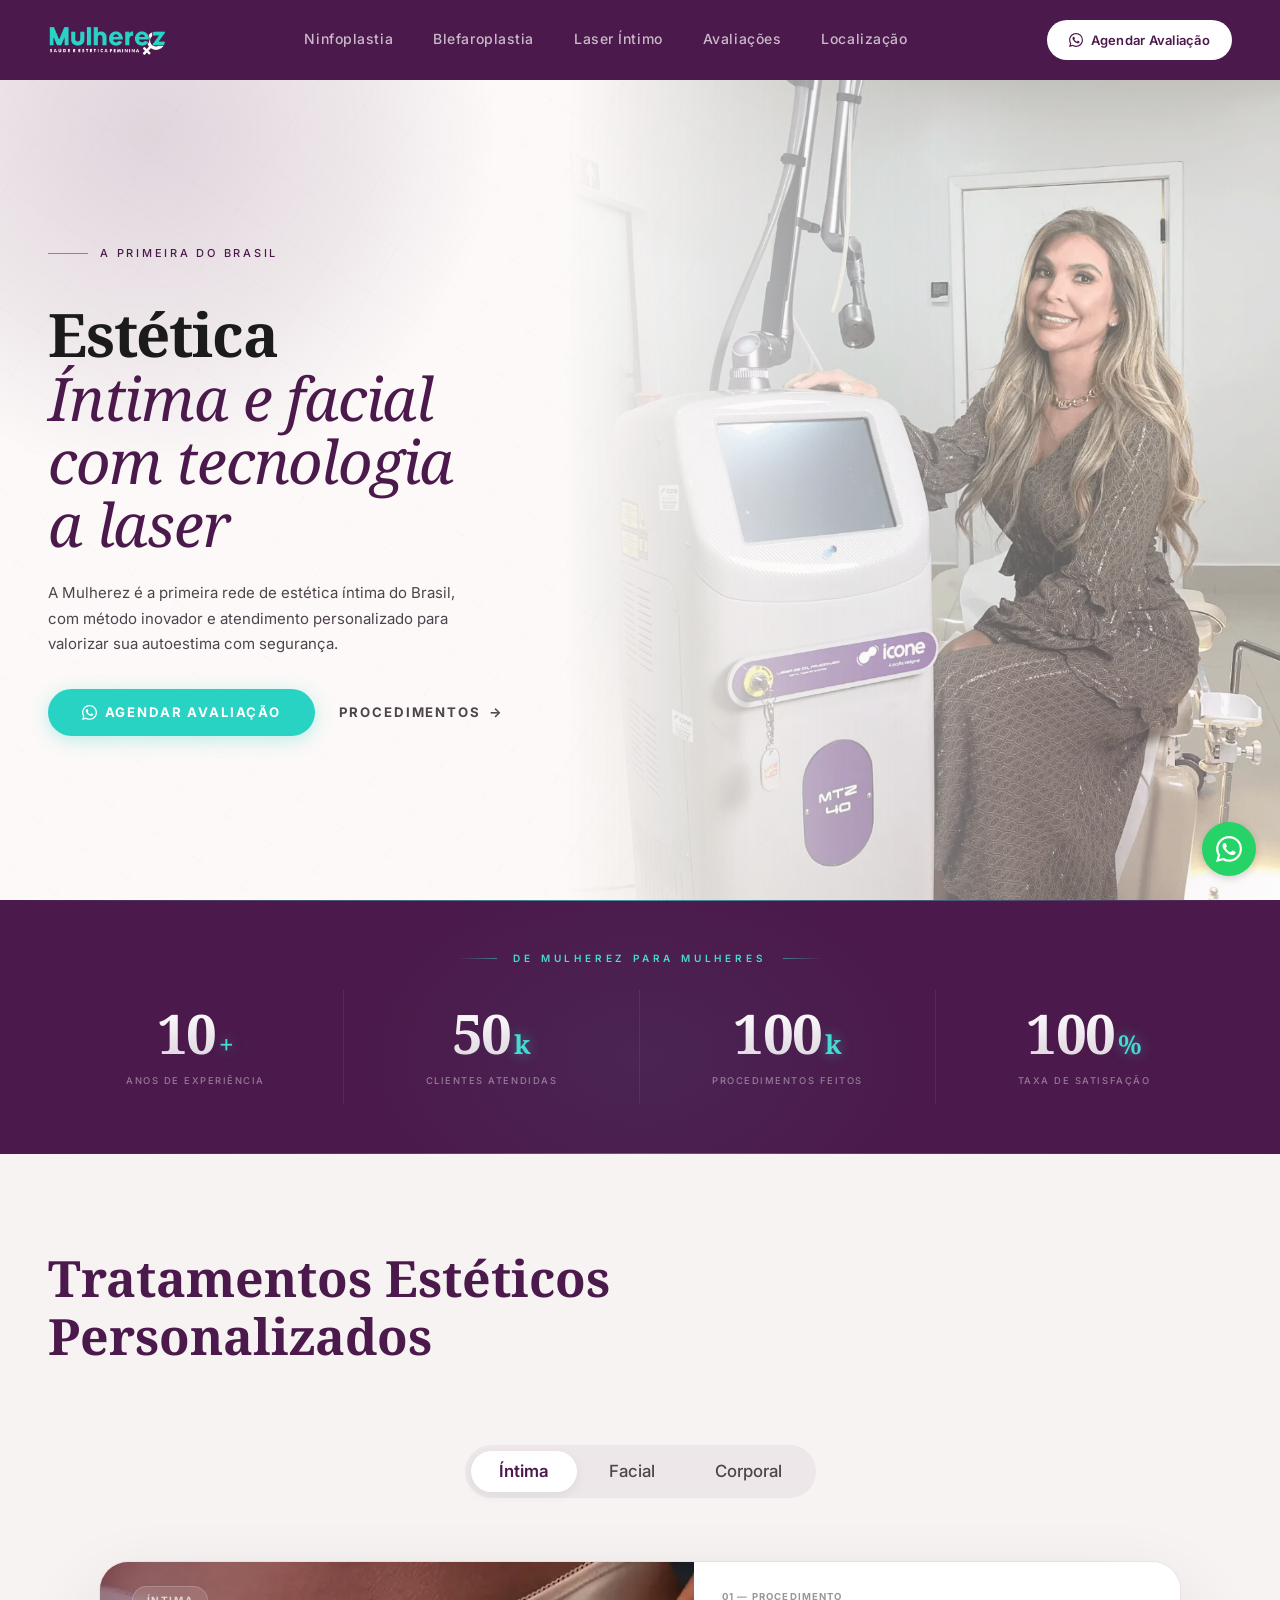
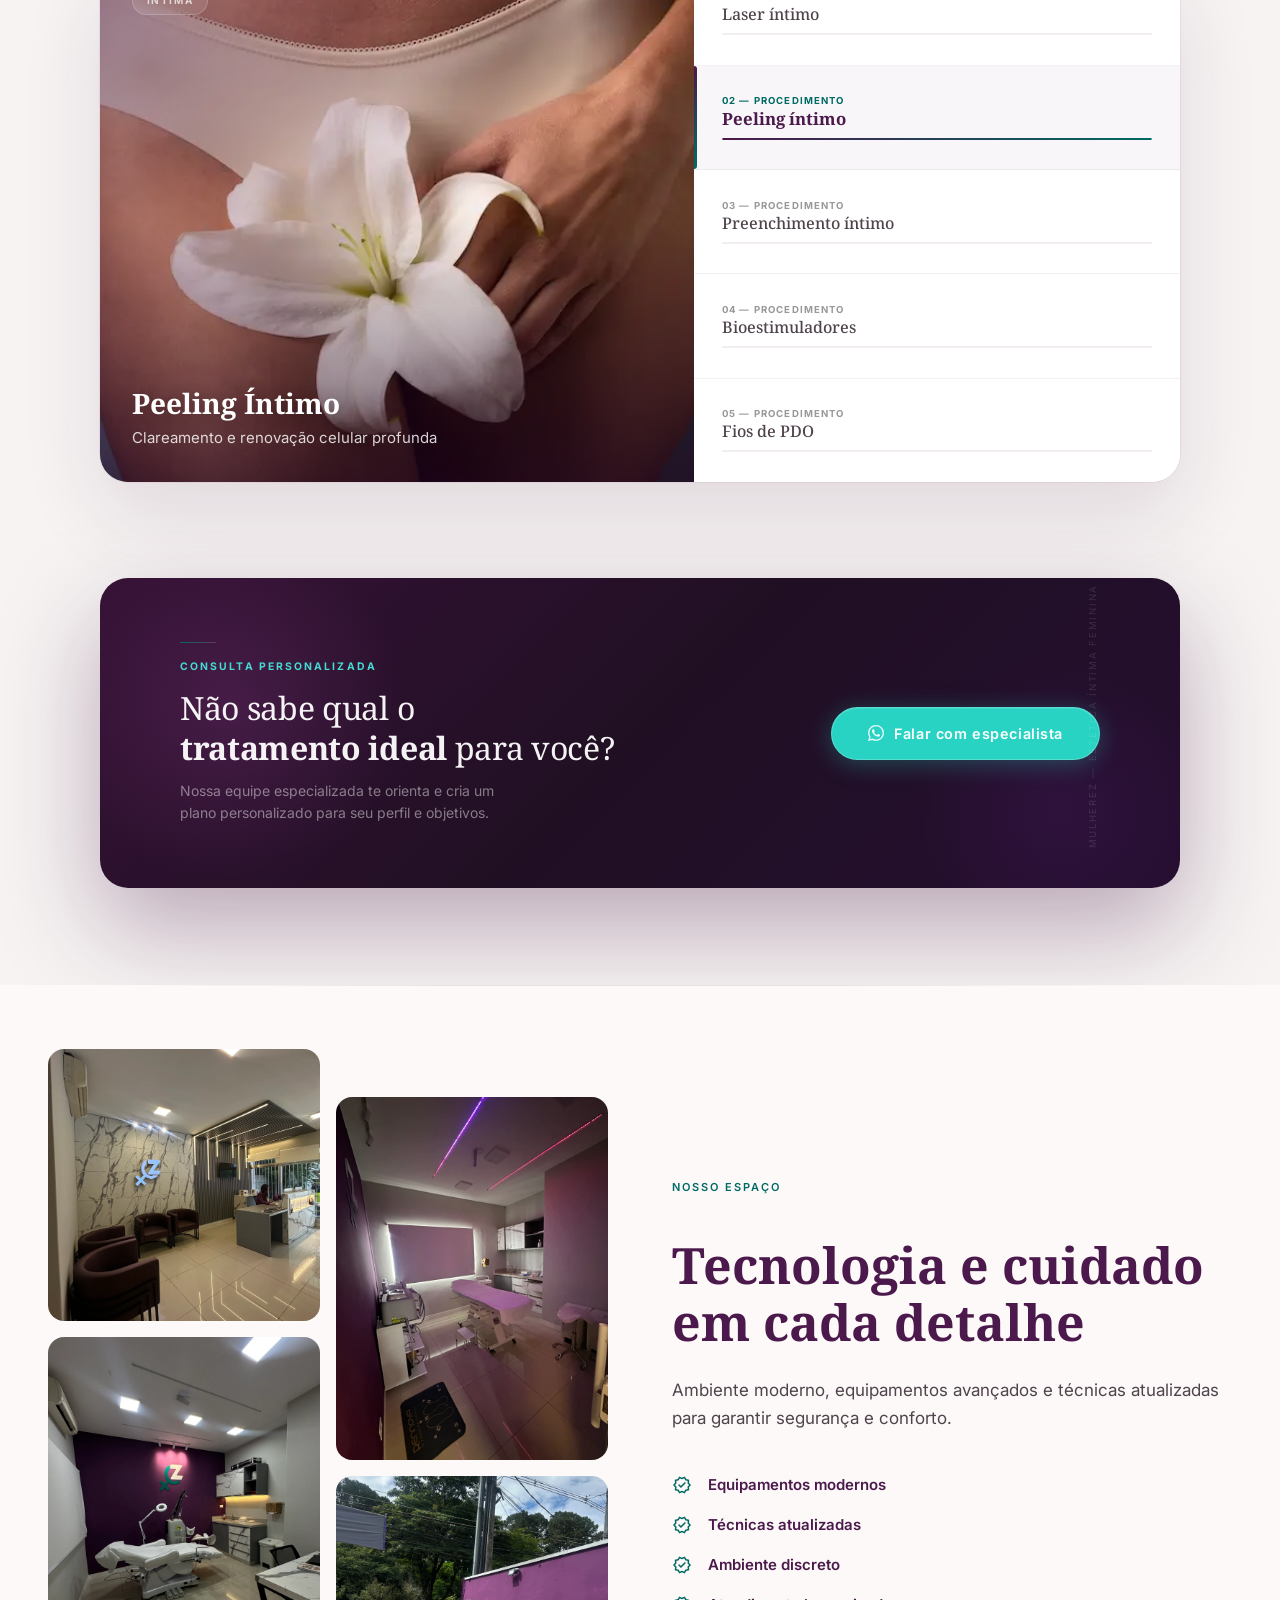
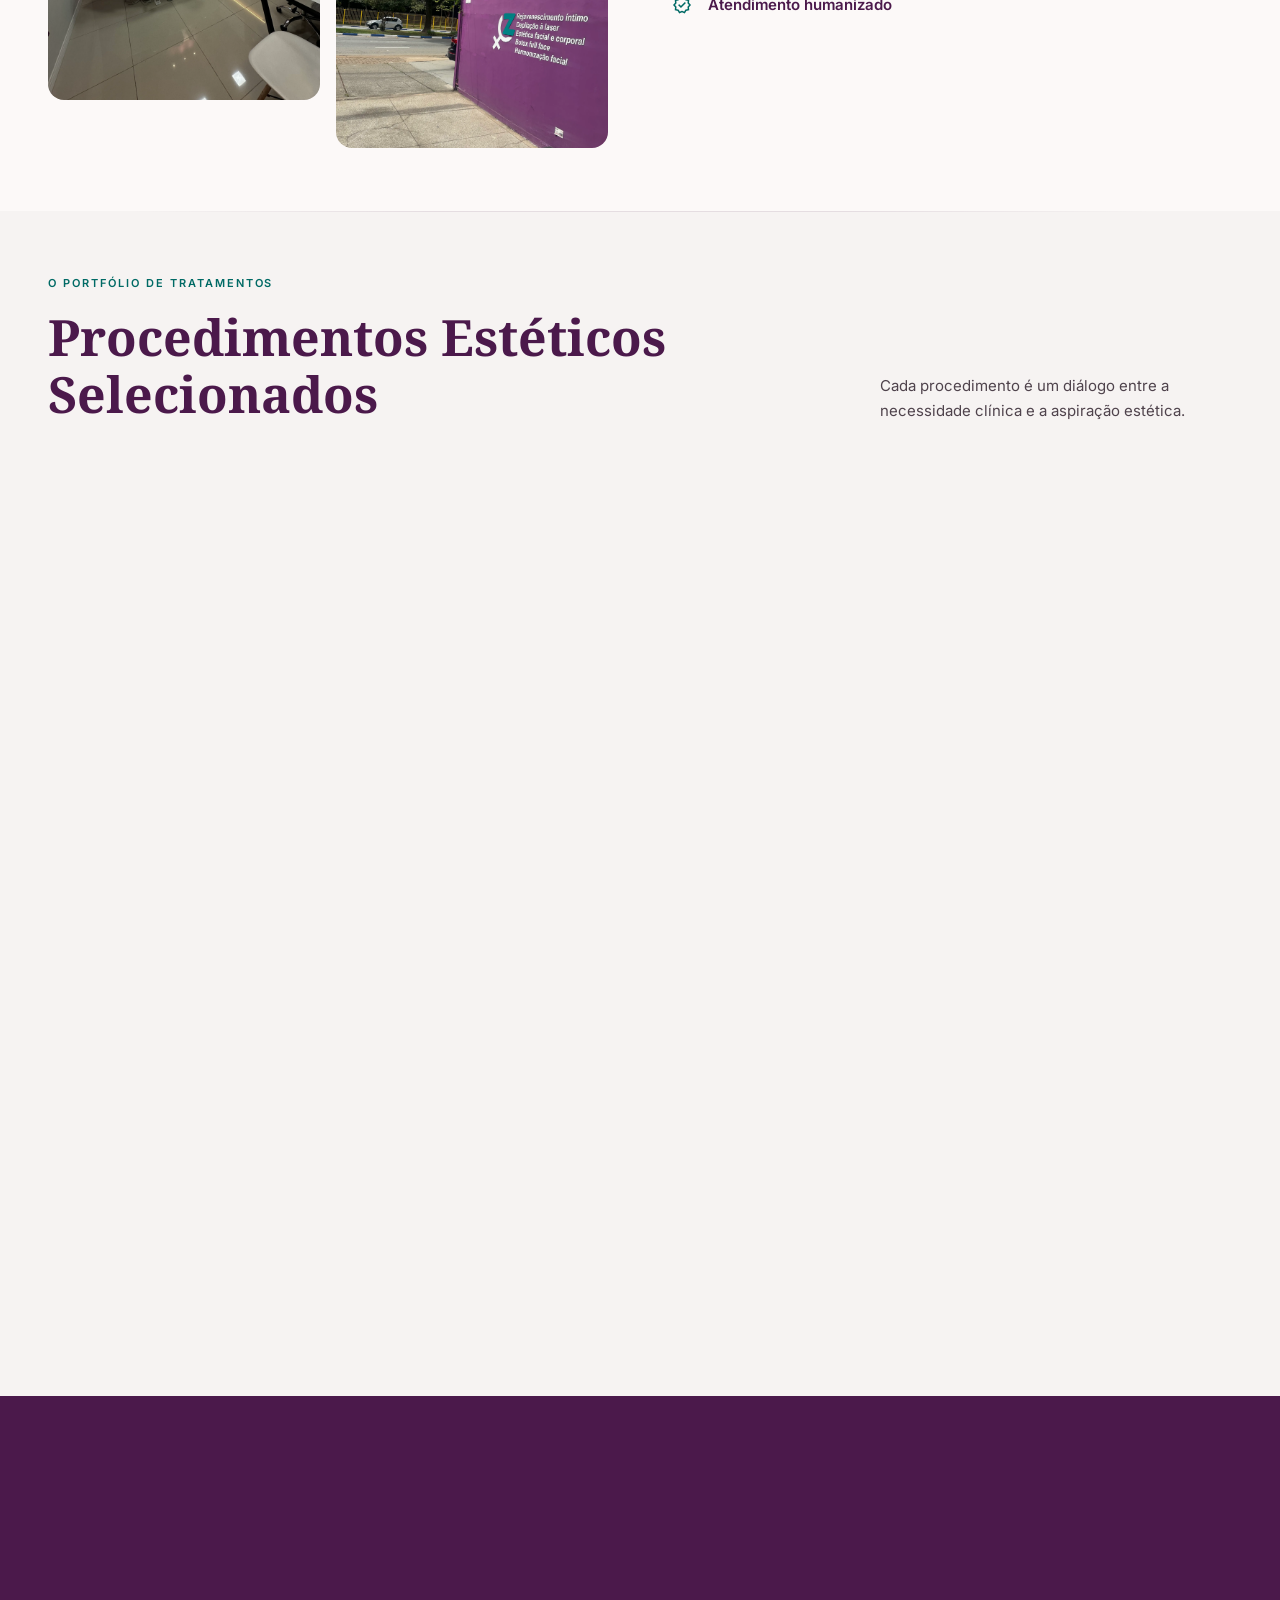
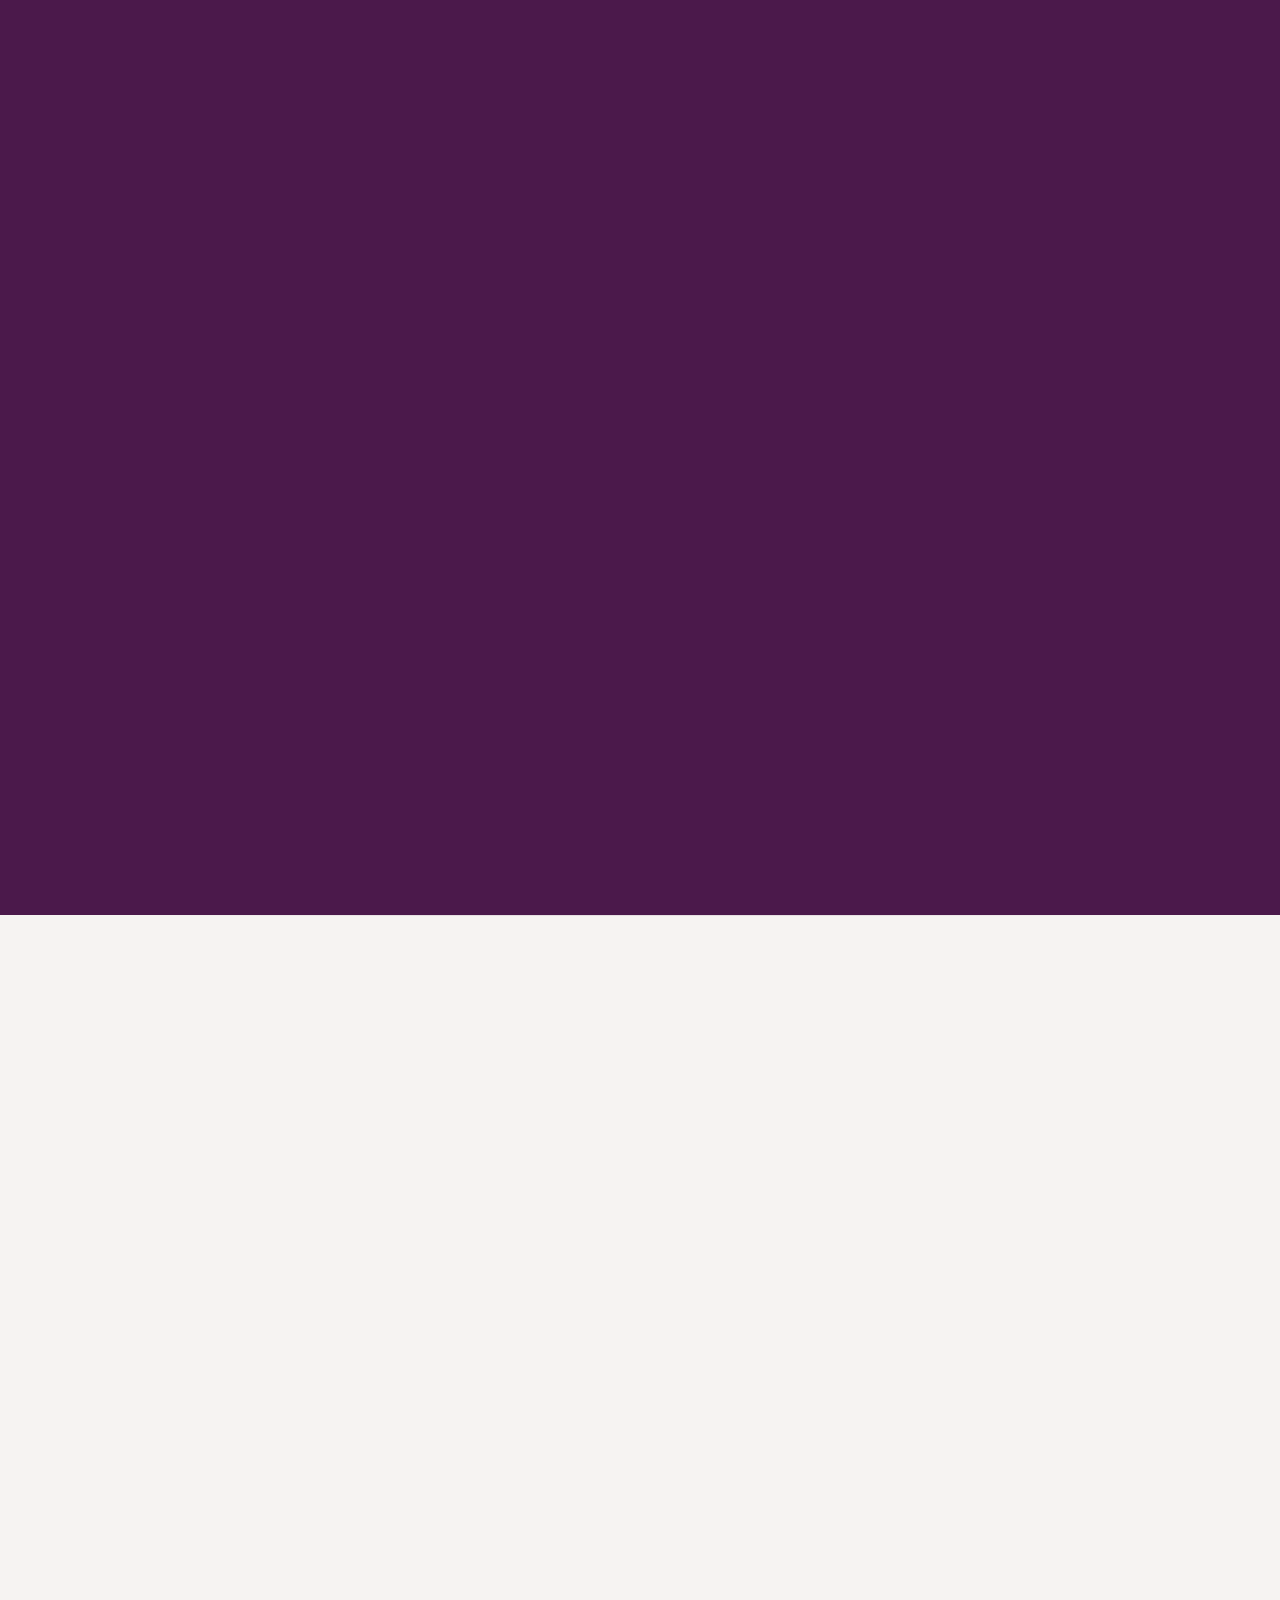
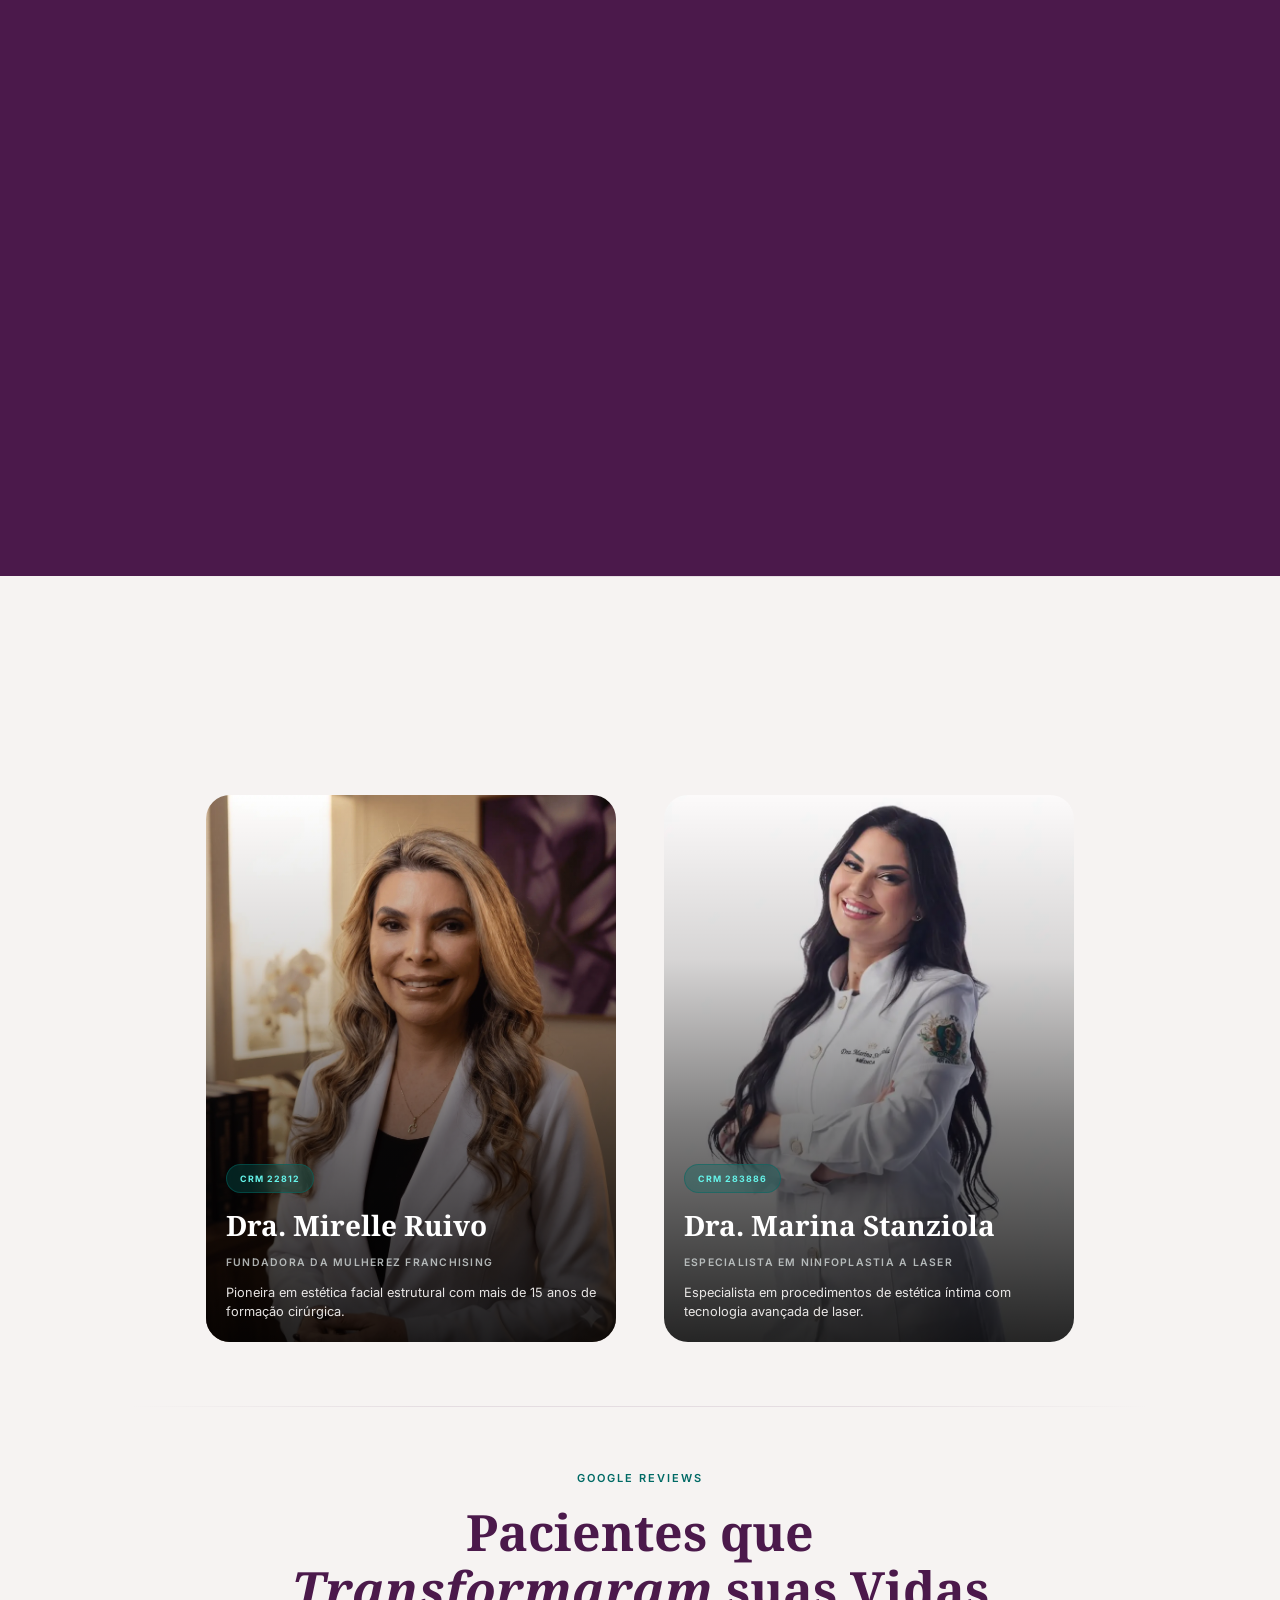
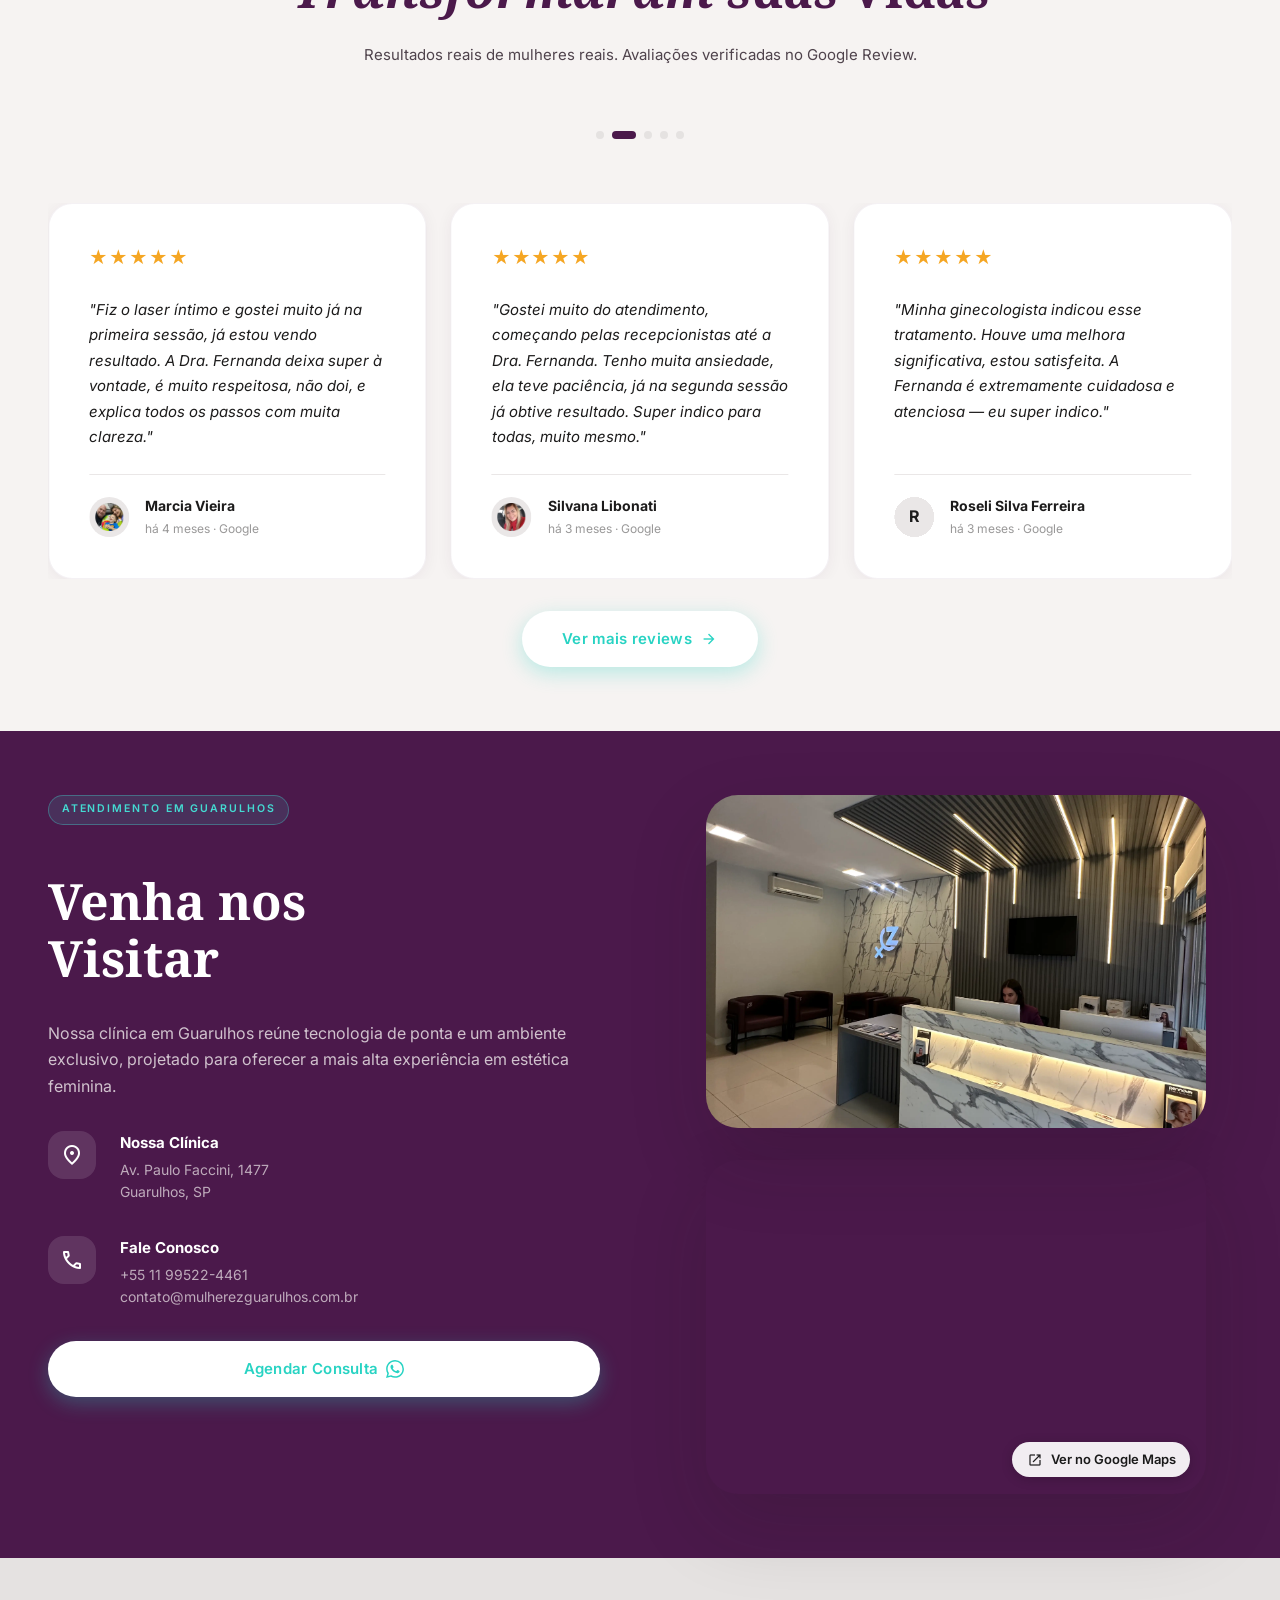
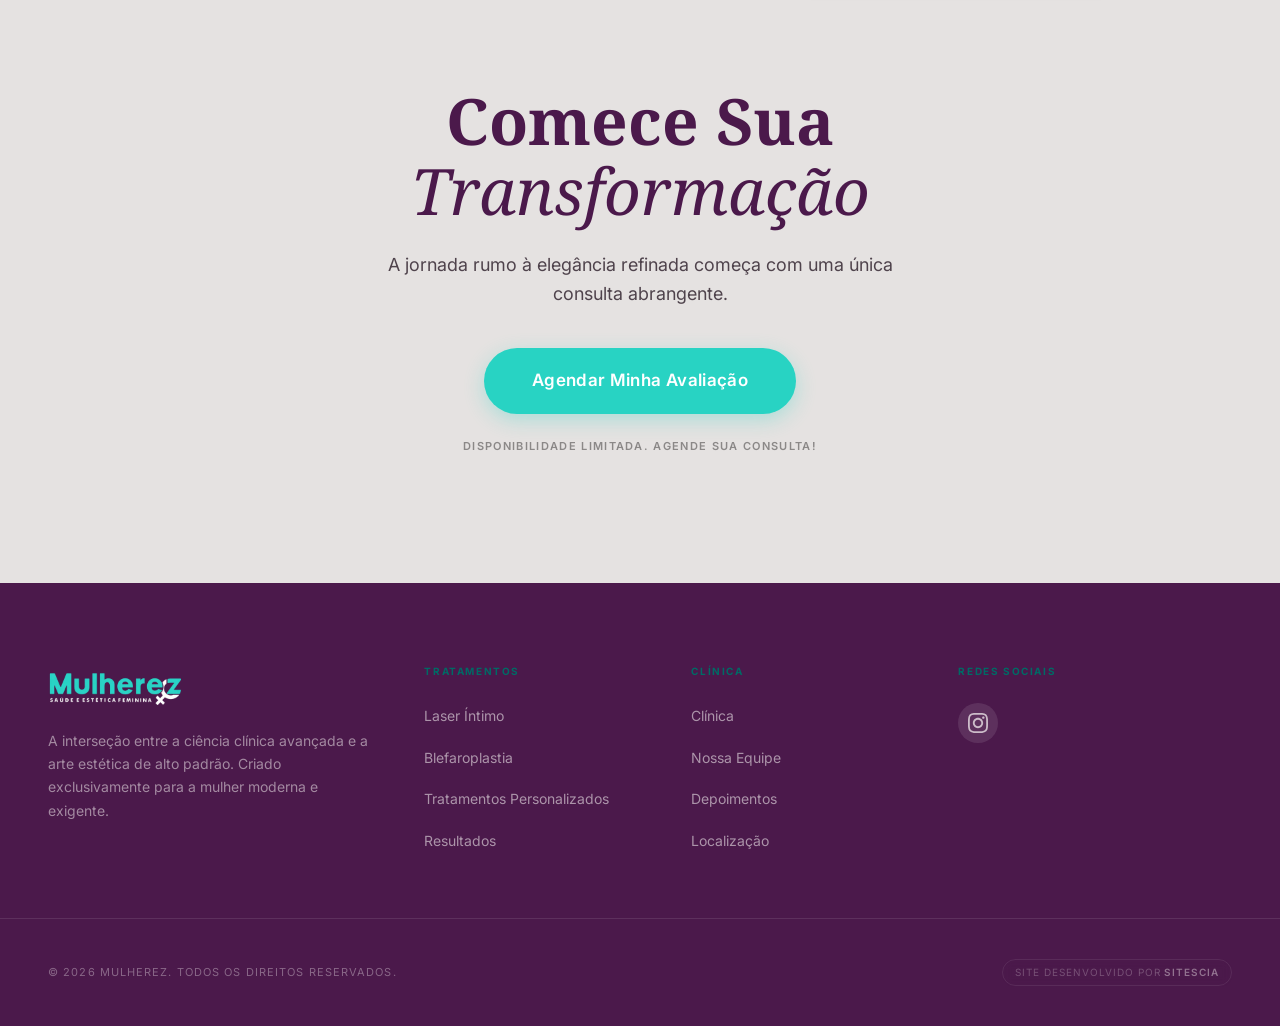
==== commit c73cbc28: "atualiza estilo dos CTAs "Agendar Consulta" e "Ver mais reviews" Co-Authored-By: Claude Opus 4.7 <no" ====
--- a/index.html
+++ b/index.html
@@ -1829,13 +1829,9 @@
       <!-- CTA Ver mais reviews -->
       <div class="reviews__cta" data-reveal="up" data-delay="300">
         <a href="https://www.google.com/maps/place/Mulherez+Guarulhos+-+Jardim+Maia/@-23.4595698,-46.5291435,17z/data=!4m17!1m8!3m7!1s0x94cef54426d0672b:0xffd56085eda1f0c6!2sAv.+Paulo+Faccini,+1477+-+Macedo,+Guarulhos+-+SP,+07111-000!3b1!8m2!3d-23.4595698!4d-46.5291435!16s%2Fg%2F11c170bg2c!3m7!1s0x94cef5053e7b796f:0x59148be75b0e3b02!8m2!3d-23.4595698!4d-46.5291435!9m1!1b1!16s%2Fg%2F11yhww3ykh?hl=en-US&entry=ttu&g_ep=EgoyMDI2MDMyOS4wIKXMDSoASAFQAw%3D%3D"
-          target="_blank" rel="noopener noreferrer" class="btn btn--primary btn--lg">
+          target="_blank" rel="noopener noreferrer" class="btn btn--primary btn--lg btn-glow">
           Ver mais reviews
-          <svg xmlns="http://www.w3.org/2000/svg" viewBox="0 0 24 24" fill="currentColor" width="18" height="18"
-            aria-hidden="true" style="flex-shrink:0">
-            <path
-              d="M5 13h11.17l-4.88 4.88c-.39.39-.39 1.02 0 1.41.39.39 1.02.39 1.41 0l6.59-6.59c.39-.39.39-1.02 0-1.41l-6.59-6.59c-.39-.39-1.02-.39-1.41 0-.39.39-.39 1.02 0 1.41L16.17 11H5c-.55 0-1 .45-1 1s.45 1 1 1z" />
-          </svg>
+          <span class="material-symbols-outlined" aria-hidden="true" style="font-size: 18px;">arrow_forward</span>
         </a>
       </div>
     </div>
@@ -1895,7 +1891,7 @@
           </div>
 
           <a href="https://api.whatsapp.com/send/?phone=5511995224461" target="_blank" rel="noopener noreferrer"
-            class="btn btn--outline-light btn--lg btn--icon visit__cta" data-magnetic>
+            class="btn btn--primary btn--lg btn-glow visit__cta" data-magnetic>
             Agendar Consulta
             <svg xmlns="http://www.w3.org/2000/svg" viewBox="0 0 24 24" fill="currentColor" width="18" height="18"
               aria-hidden="true" style="flex-shrink:0">
@@ -1944,7 +1940,7 @@
         </p>
         <div class="cta-band__btns">
           <a href="https://api.whatsapp.com/send/?phone=5511995224461" target="_blank" rel="noopener noreferrer"
-            class="btn btn--primary btn--xl btn-glow-dark" data-magnetic>Agendar Sua Consulta</a>
+            class="btn btn--primary btn--xl btn-glow-dark" data-magnetic>Agendar Minha Avaliação</a>
         </div>
         <p class="cta-band__note">
           Disponibilidade limitada. Agende sua consulta!
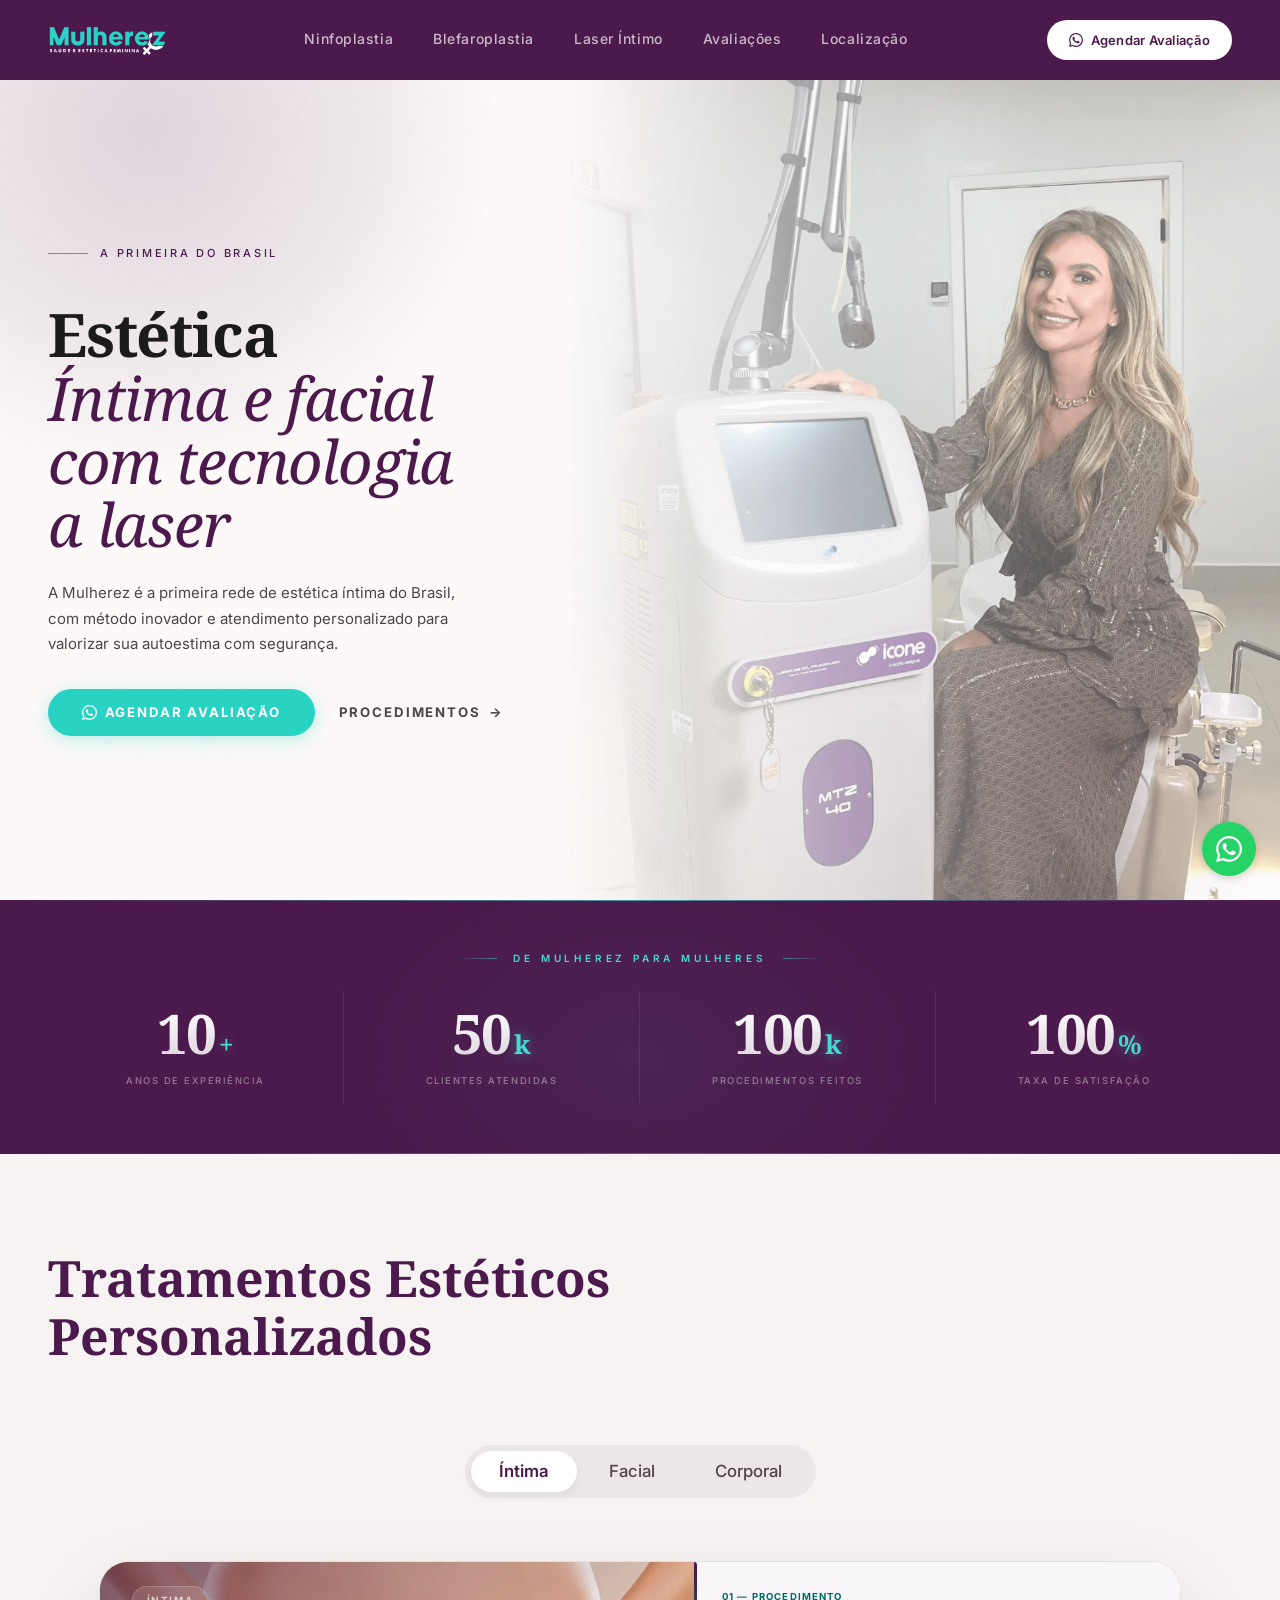
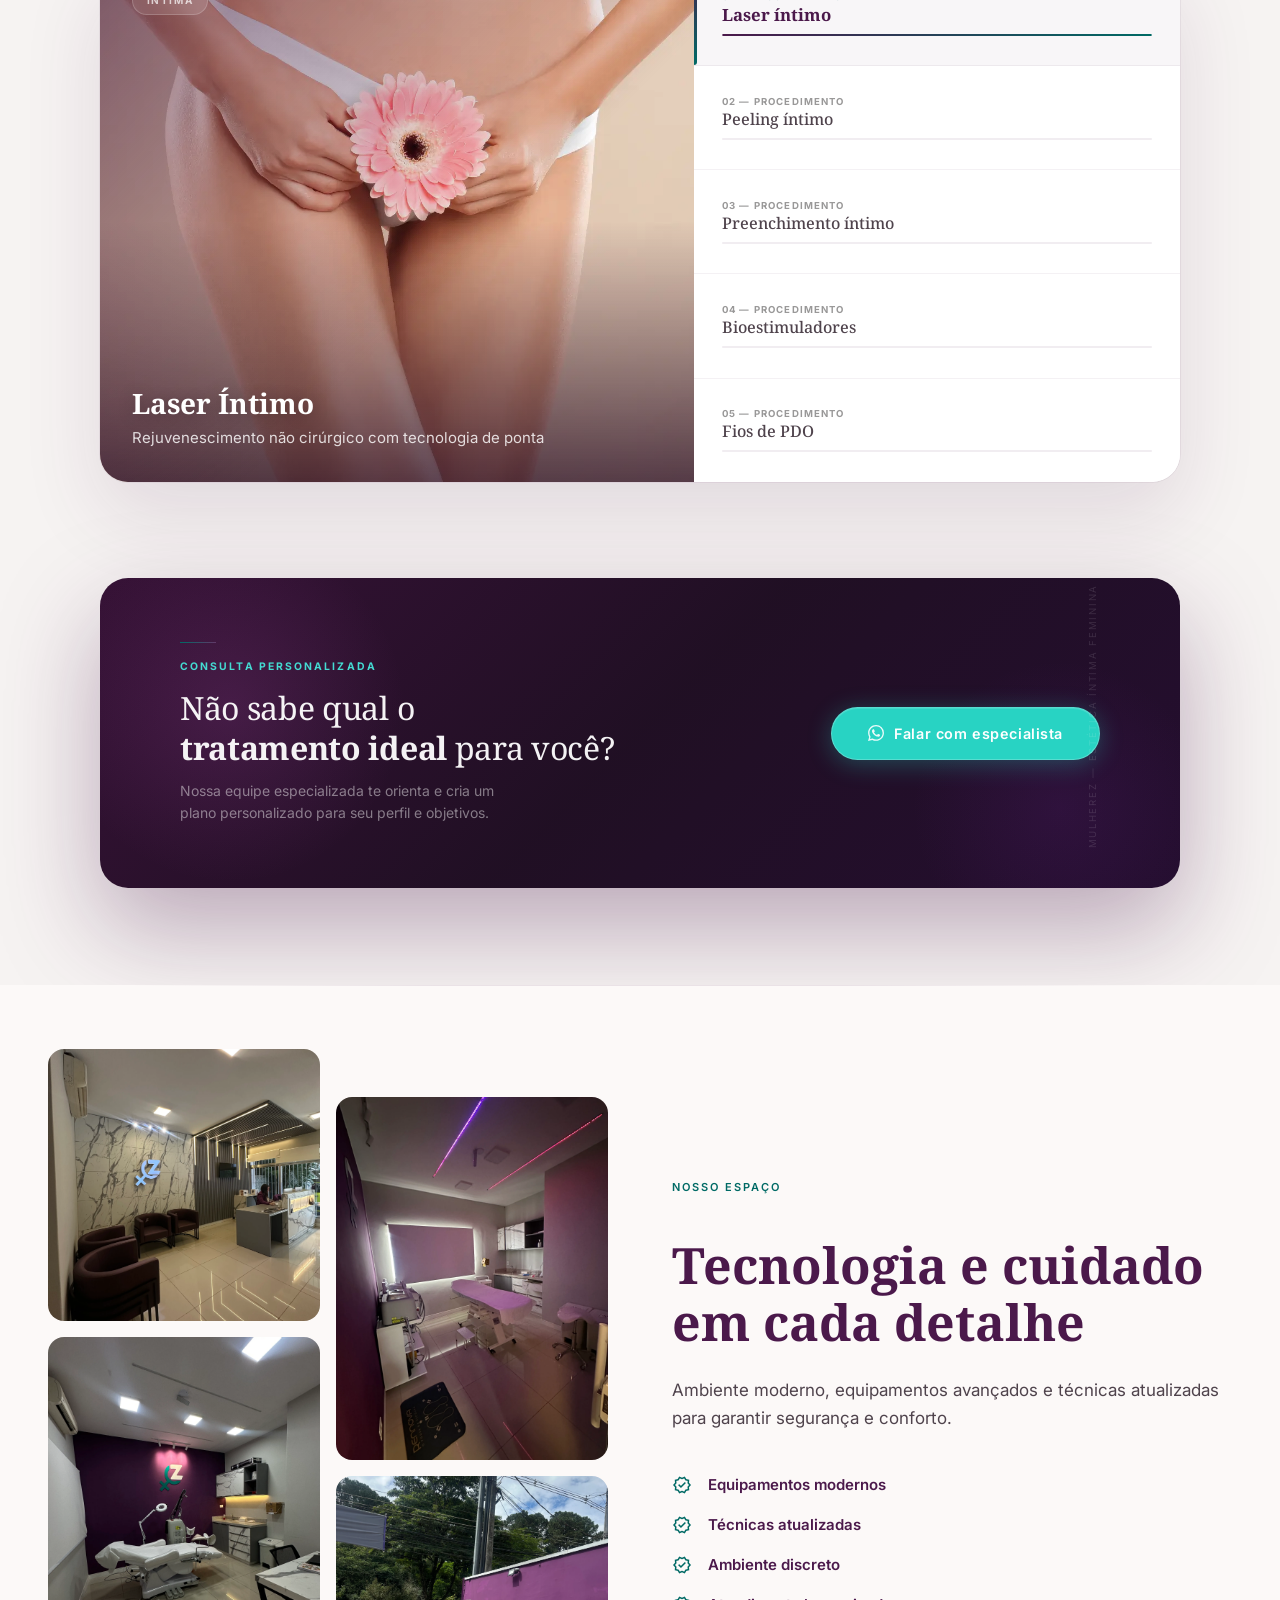
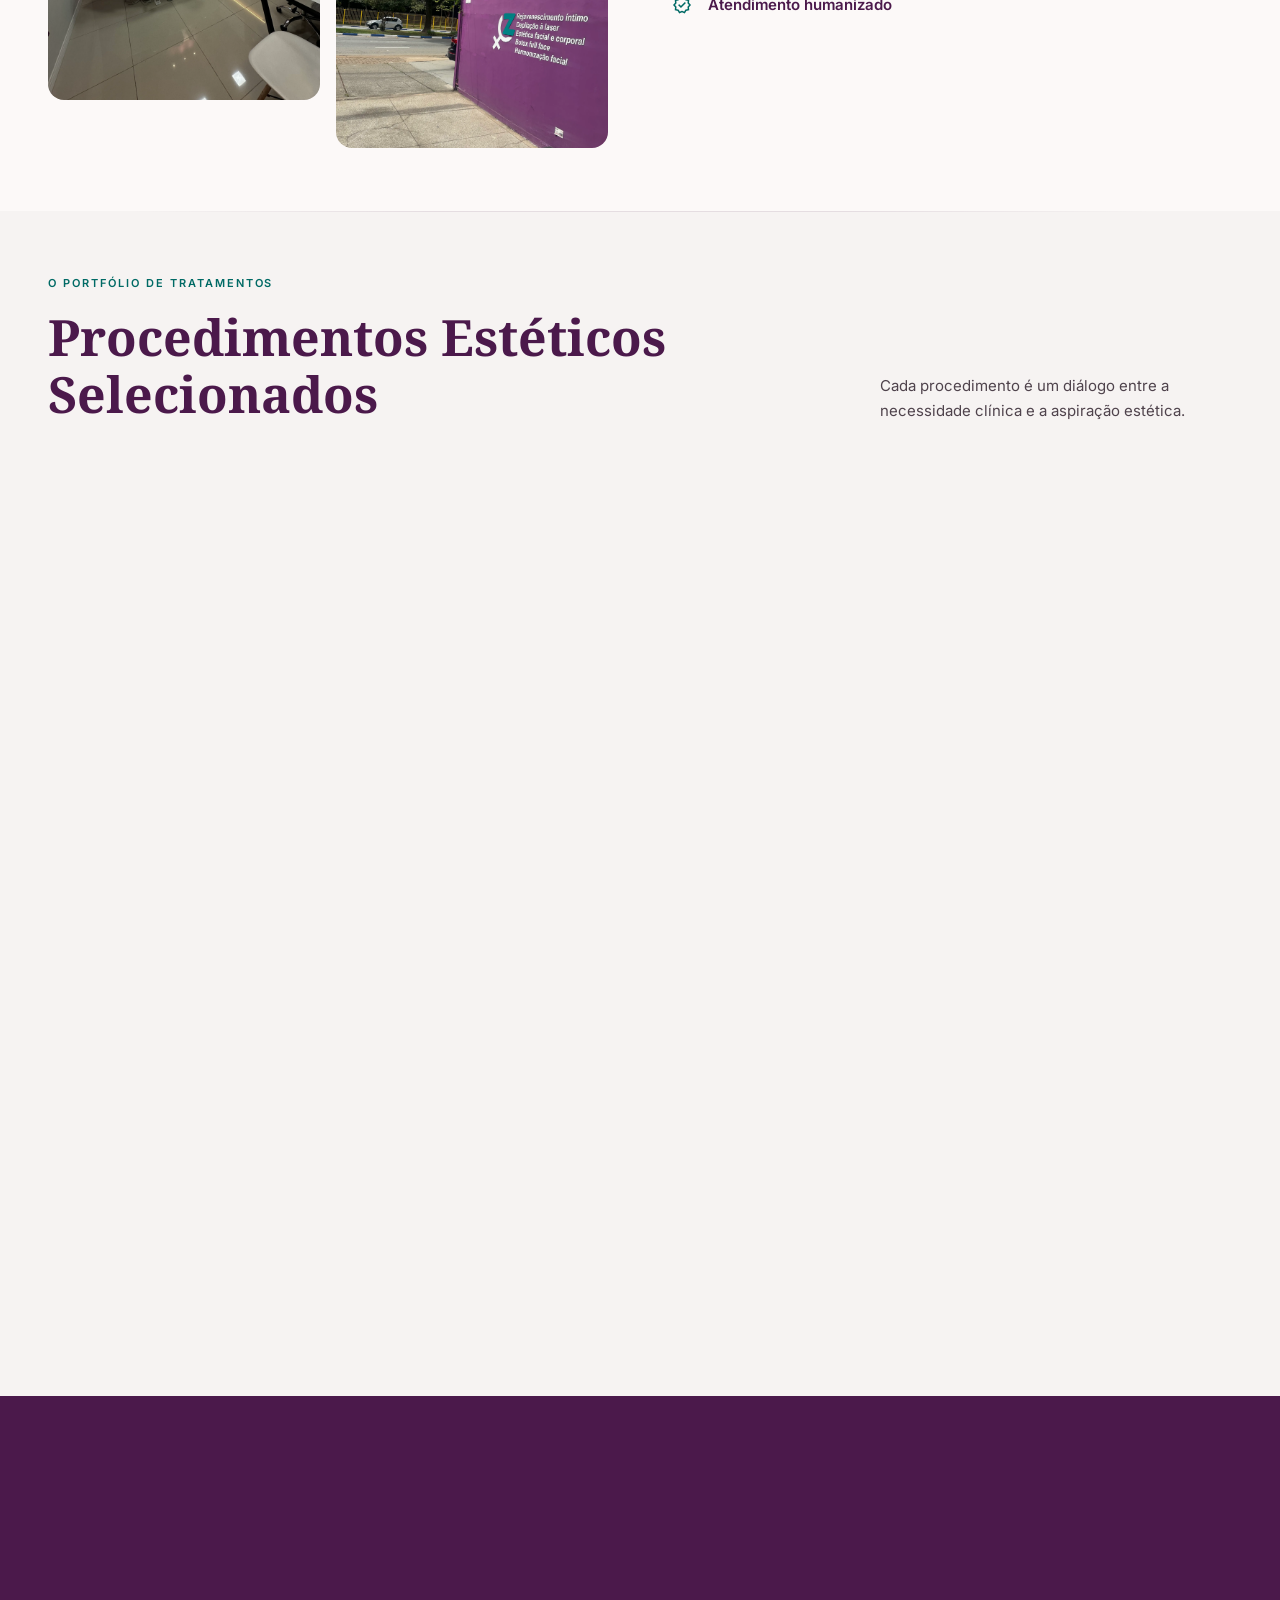
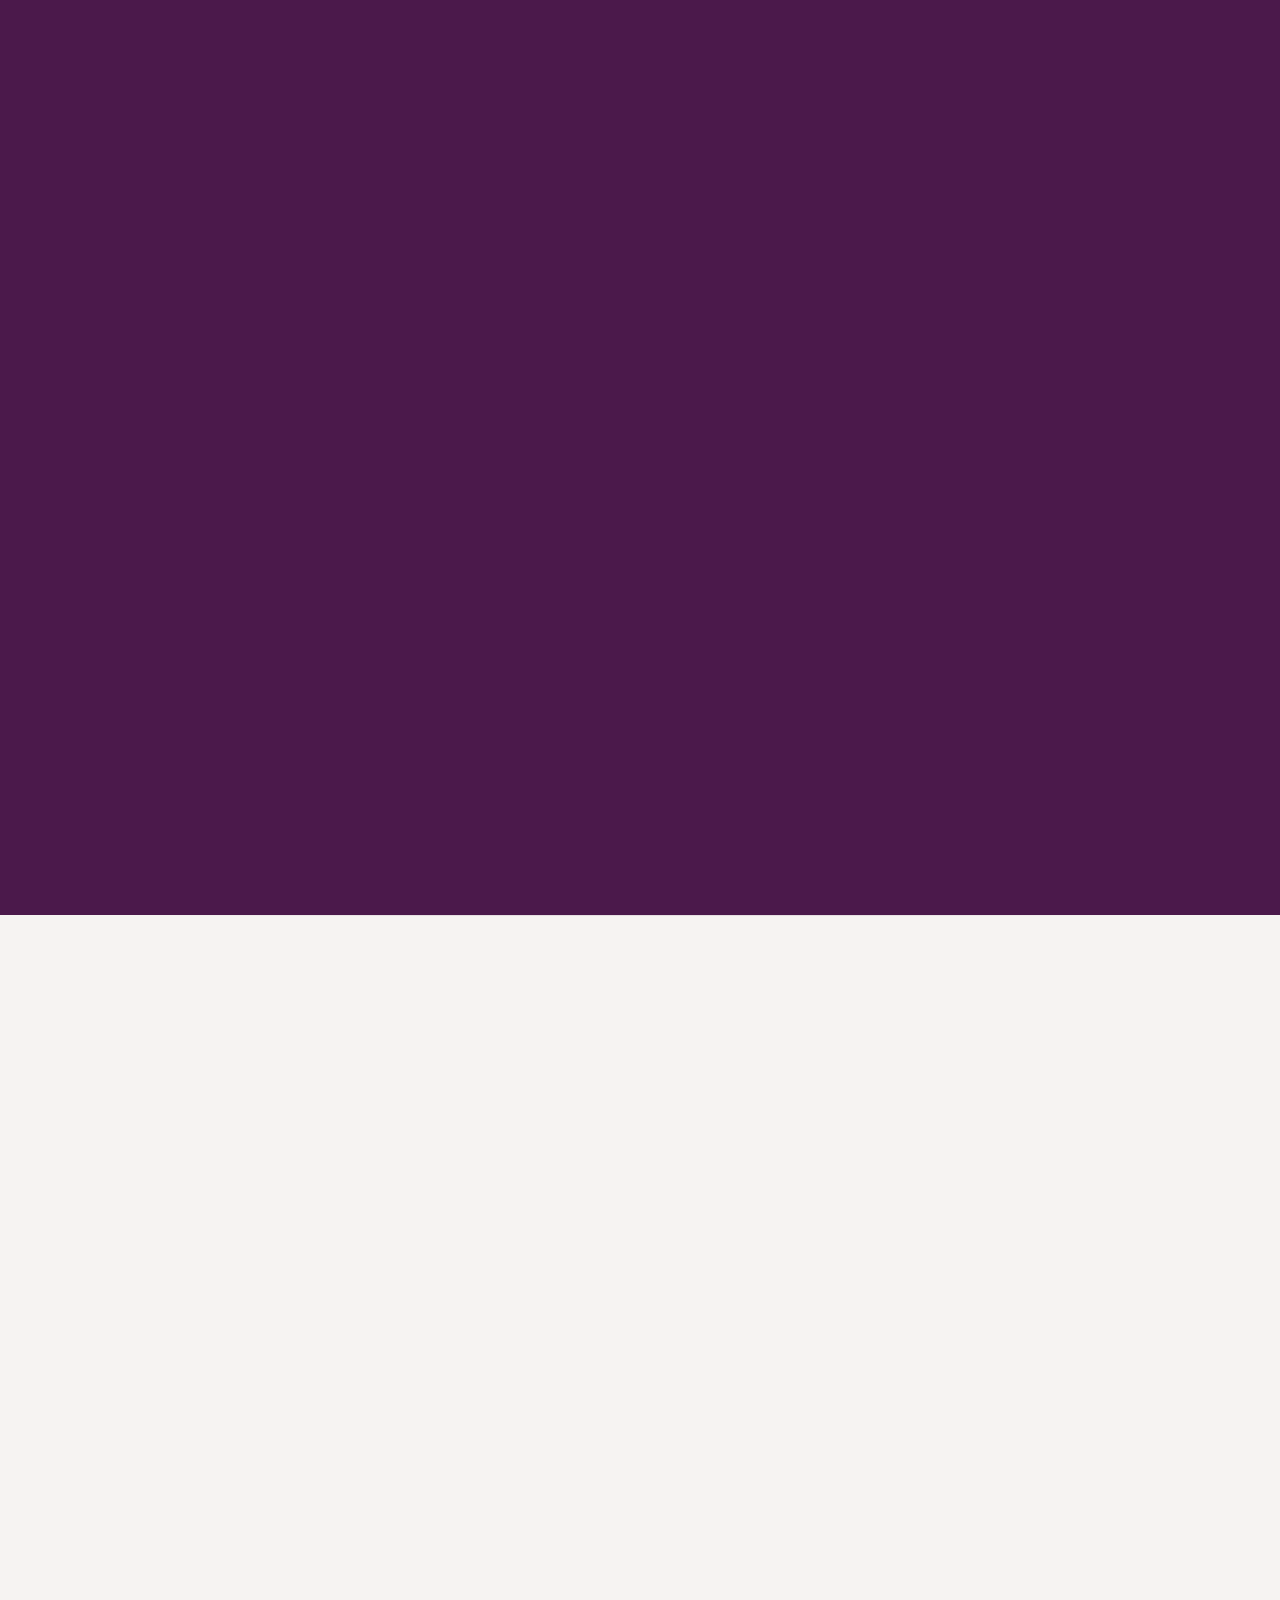
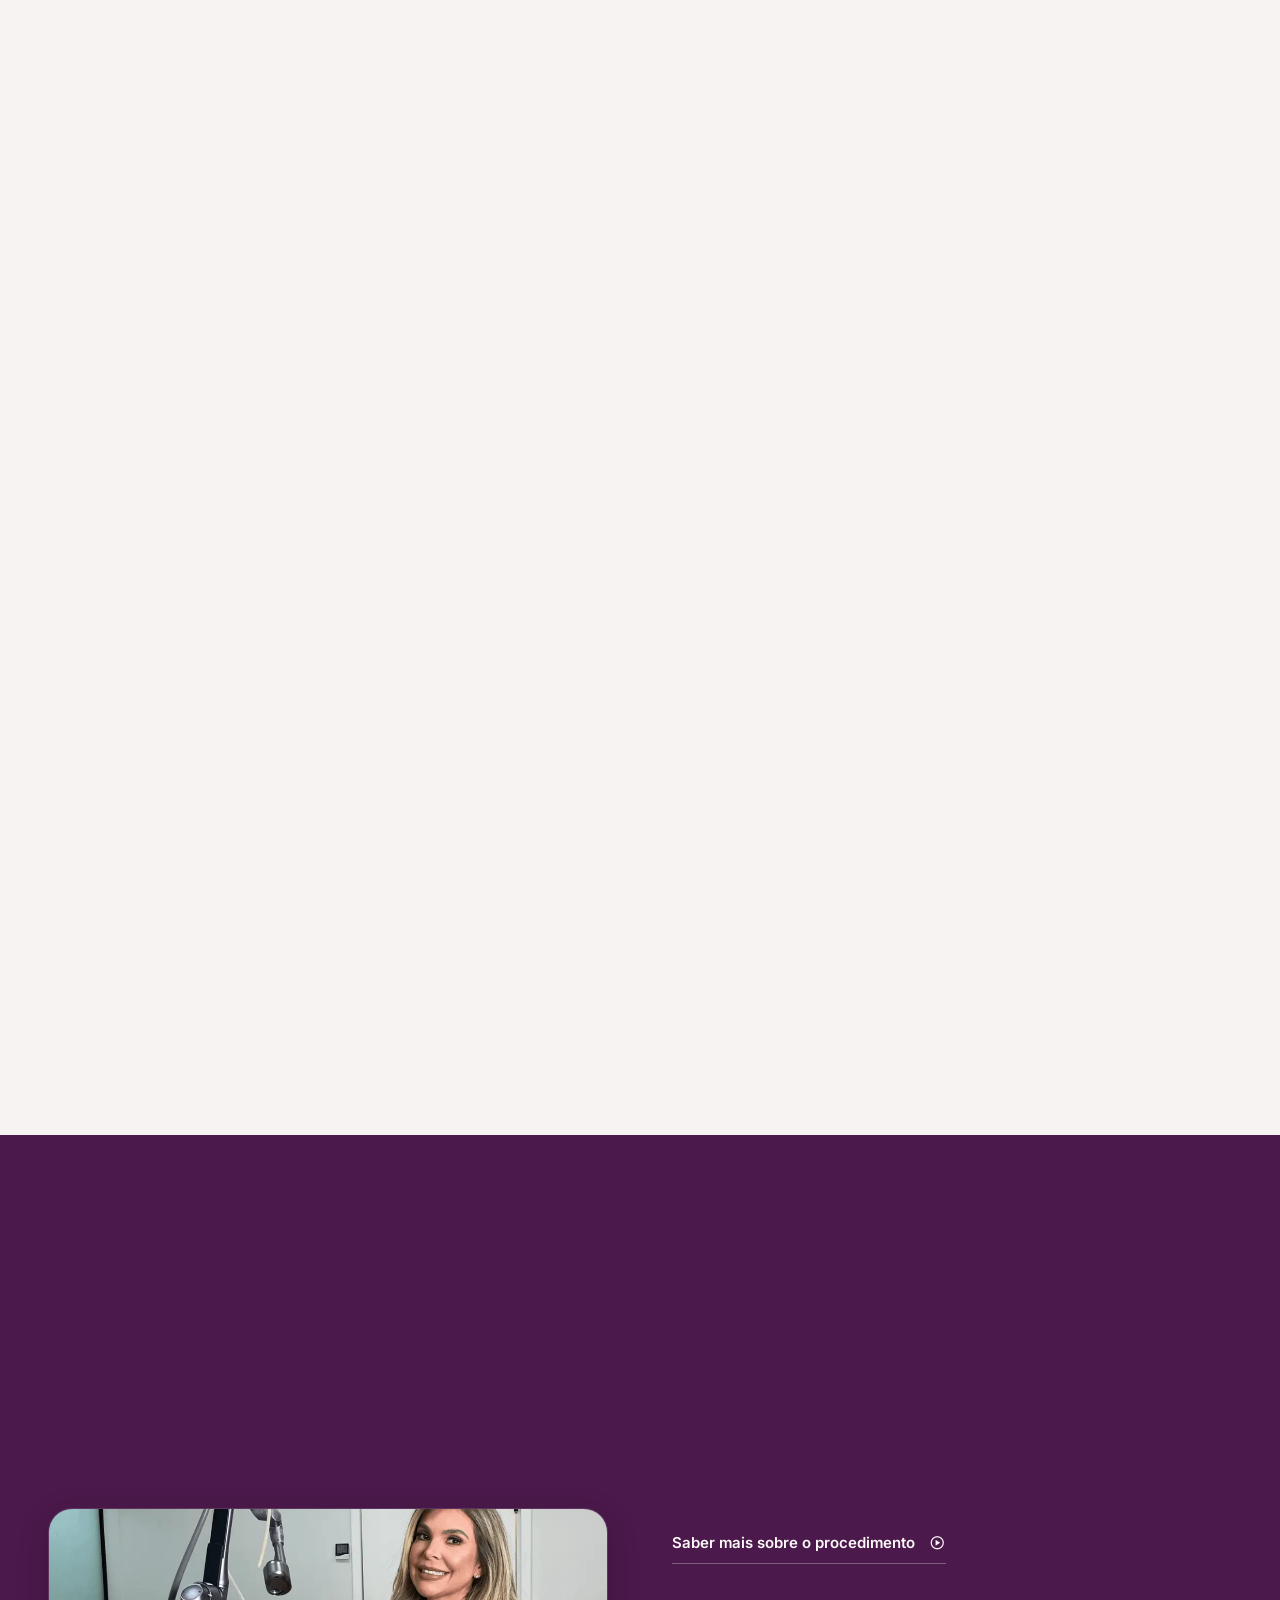
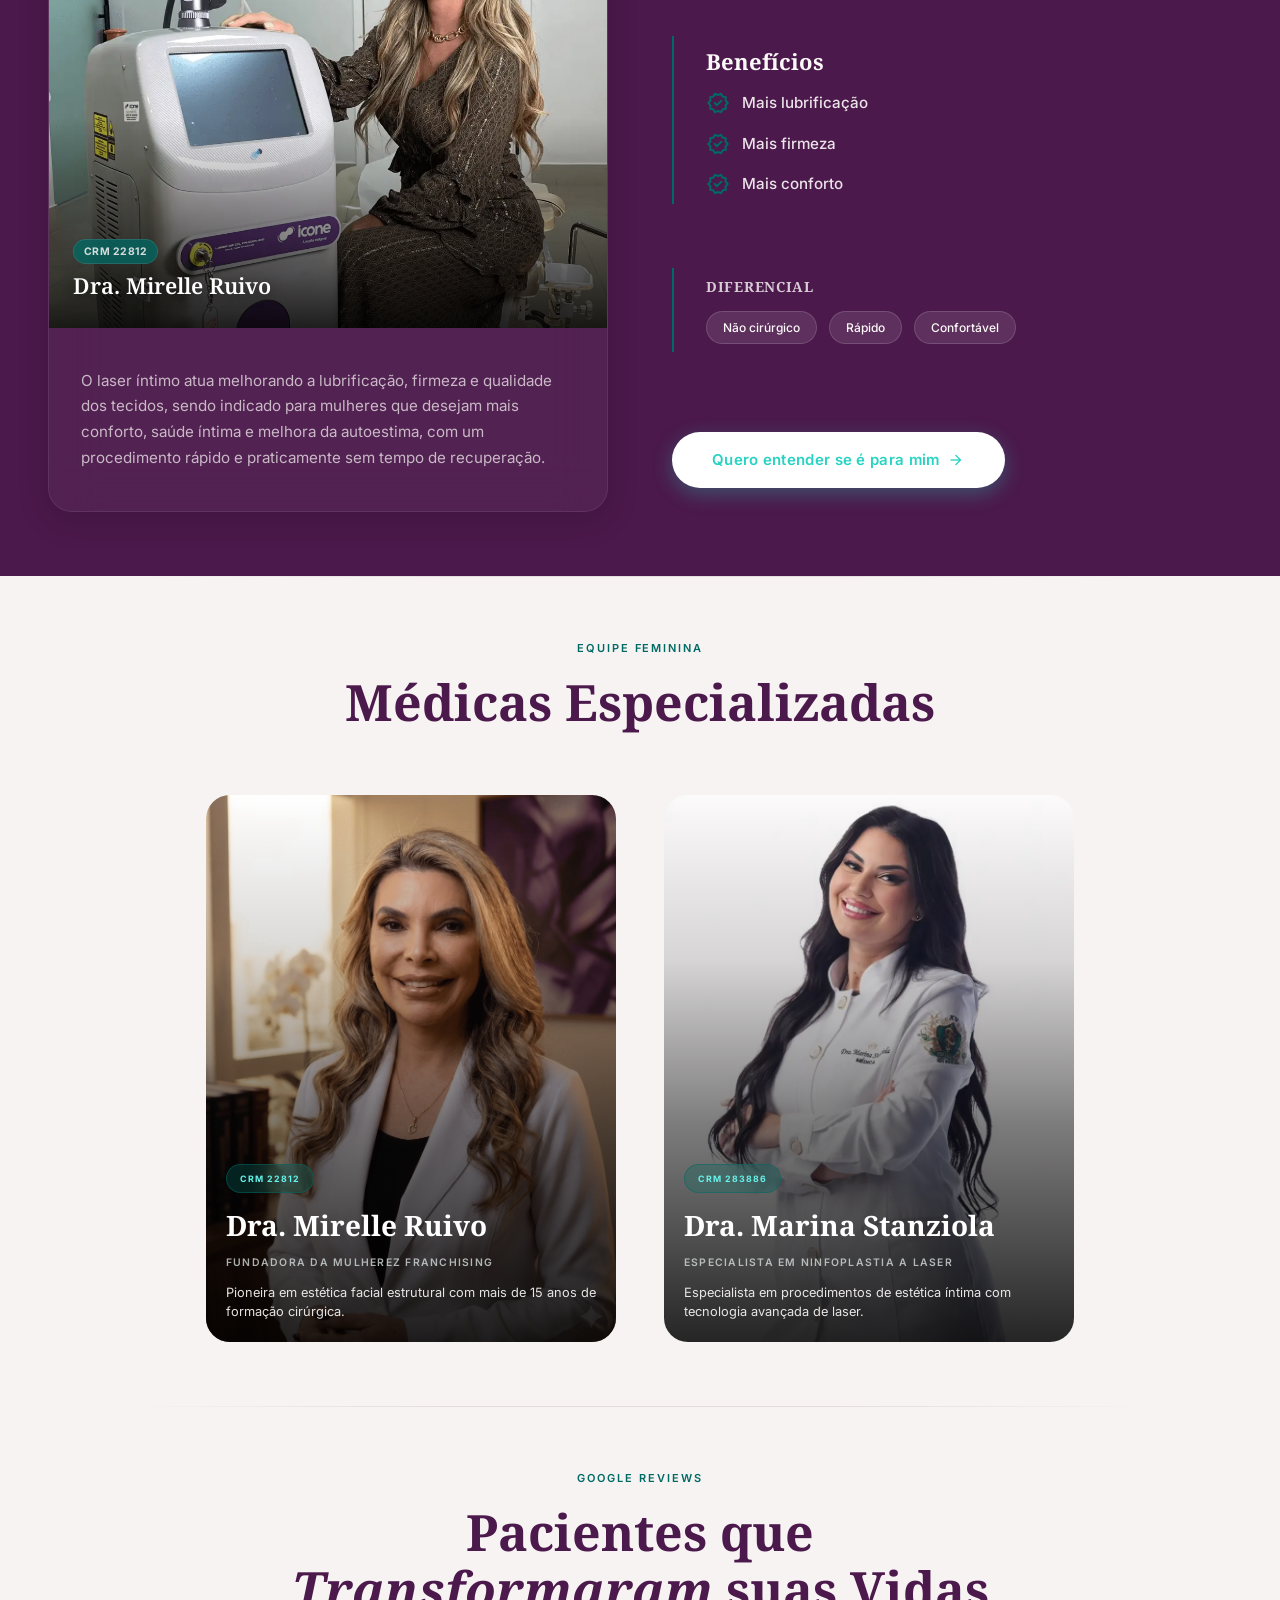
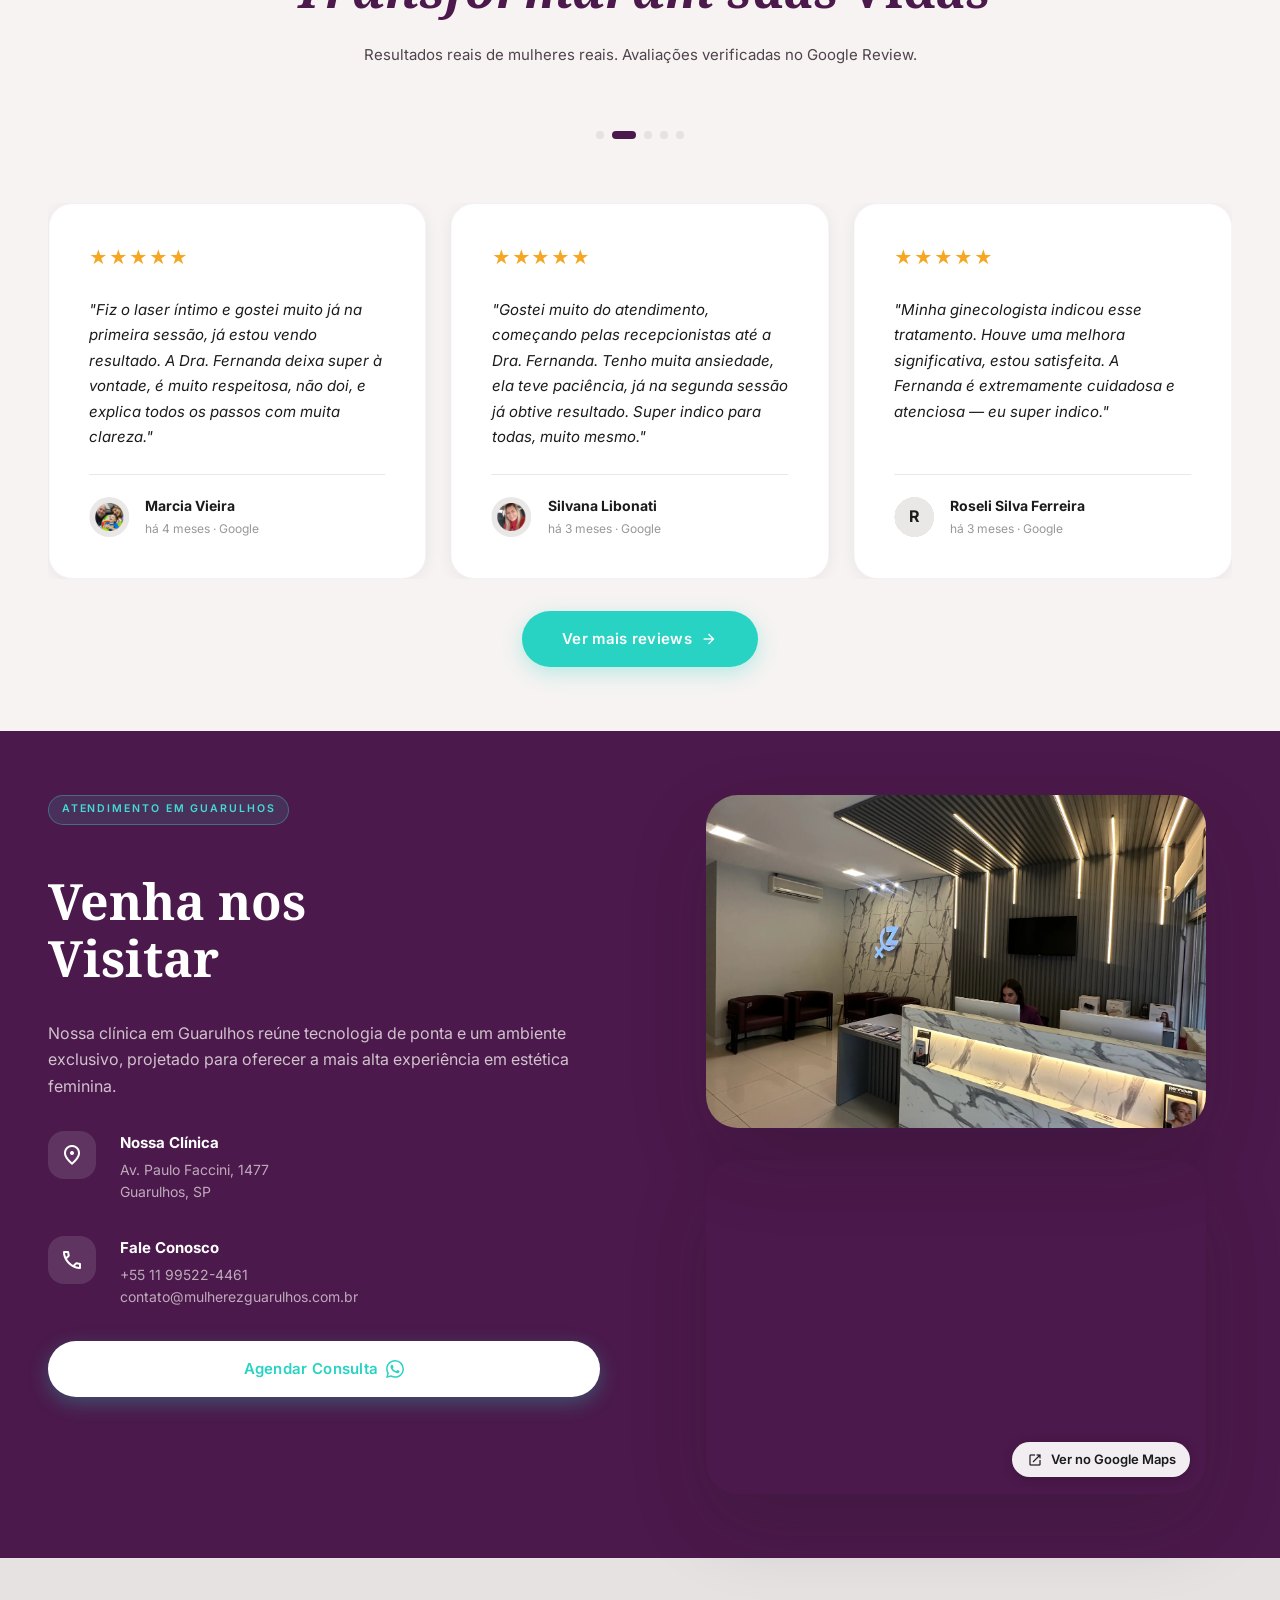
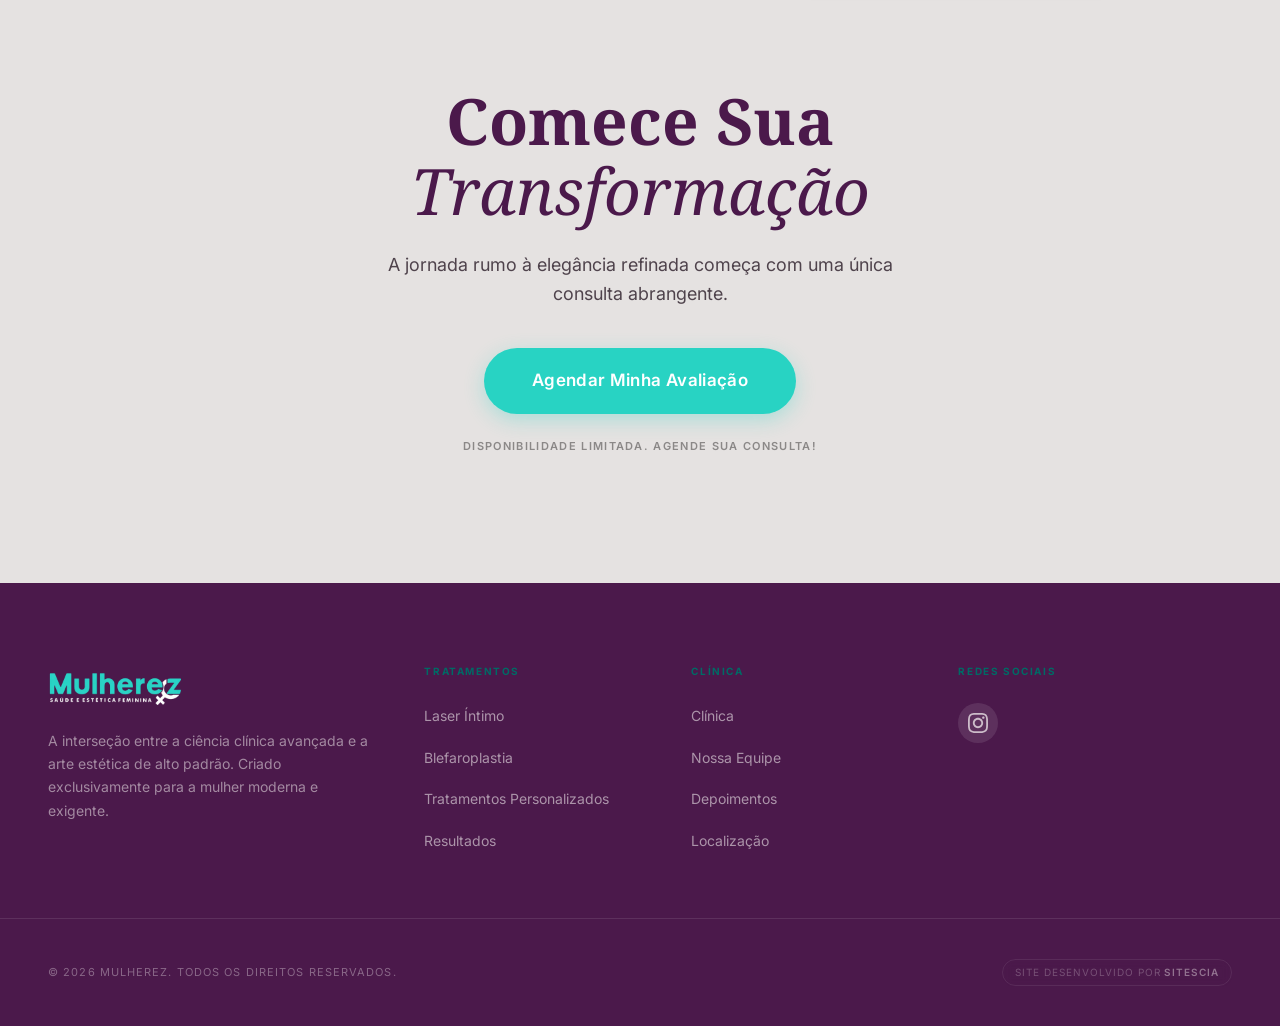
==== commit 0ca4c163: "troca estilo do CTA "Ver mais reviews" para fundo teal sólido Co-Authored-By: Claude Opus 4.7 <norep" ====
--- a/index.html
+++ b/index.html
@@ -1829,7 +1829,7 @@
       <!-- CTA Ver mais reviews -->
       <div class="reviews__cta" data-reveal="up" data-delay="300">
         <a href="https://www.google.com/maps/place/Mulherez+Guarulhos+-+Jardim+Maia/@-23.4595698,-46.5291435,17z/data=!4m17!1m8!3m7!1s0x94cef54426d0672b:0xffd56085eda1f0c6!2sAv.+Paulo+Faccini,+1477+-+Macedo,+Guarulhos+-+SP,+07111-000!3b1!8m2!3d-23.4595698!4d-46.5291435!16s%2Fg%2F11c170bg2c!3m7!1s0x94cef5053e7b796f:0x59148be75b0e3b02!8m2!3d-23.4595698!4d-46.5291435!9m1!1b1!16s%2Fg%2F11yhww3ykh?hl=en-US&entry=ttu&g_ep=EgoyMDI2MDMyOS4wIKXMDSoASAFQAw%3D%3D"
-          target="_blank" rel="noopener noreferrer" class="btn btn--primary btn--lg btn-glow">
+          target="_blank" rel="noopener noreferrer" class="btn btn--primary btn--lg btn-glow-dark">
           Ver mais reviews
           <span class="material-symbols-outlined" aria-hidden="true" style="font-size: 18px;">arrow_forward</span>
         </a>
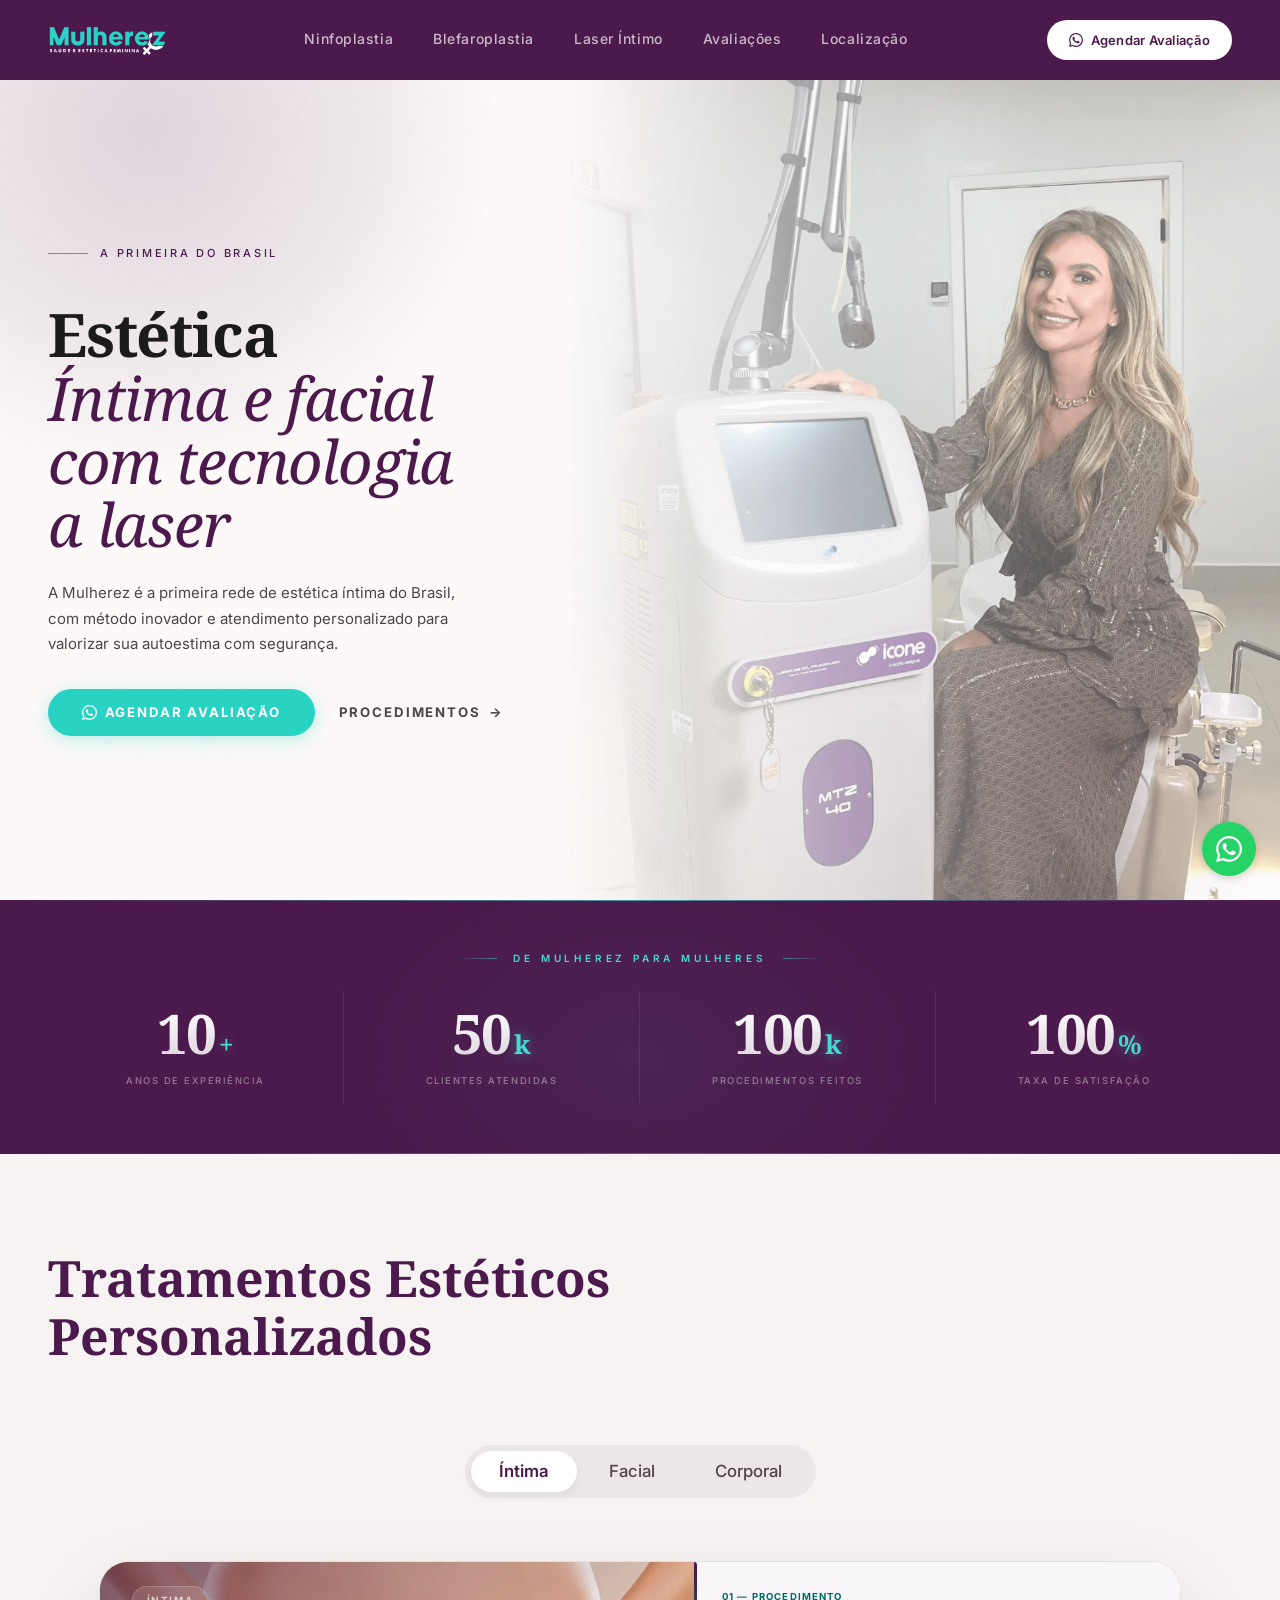
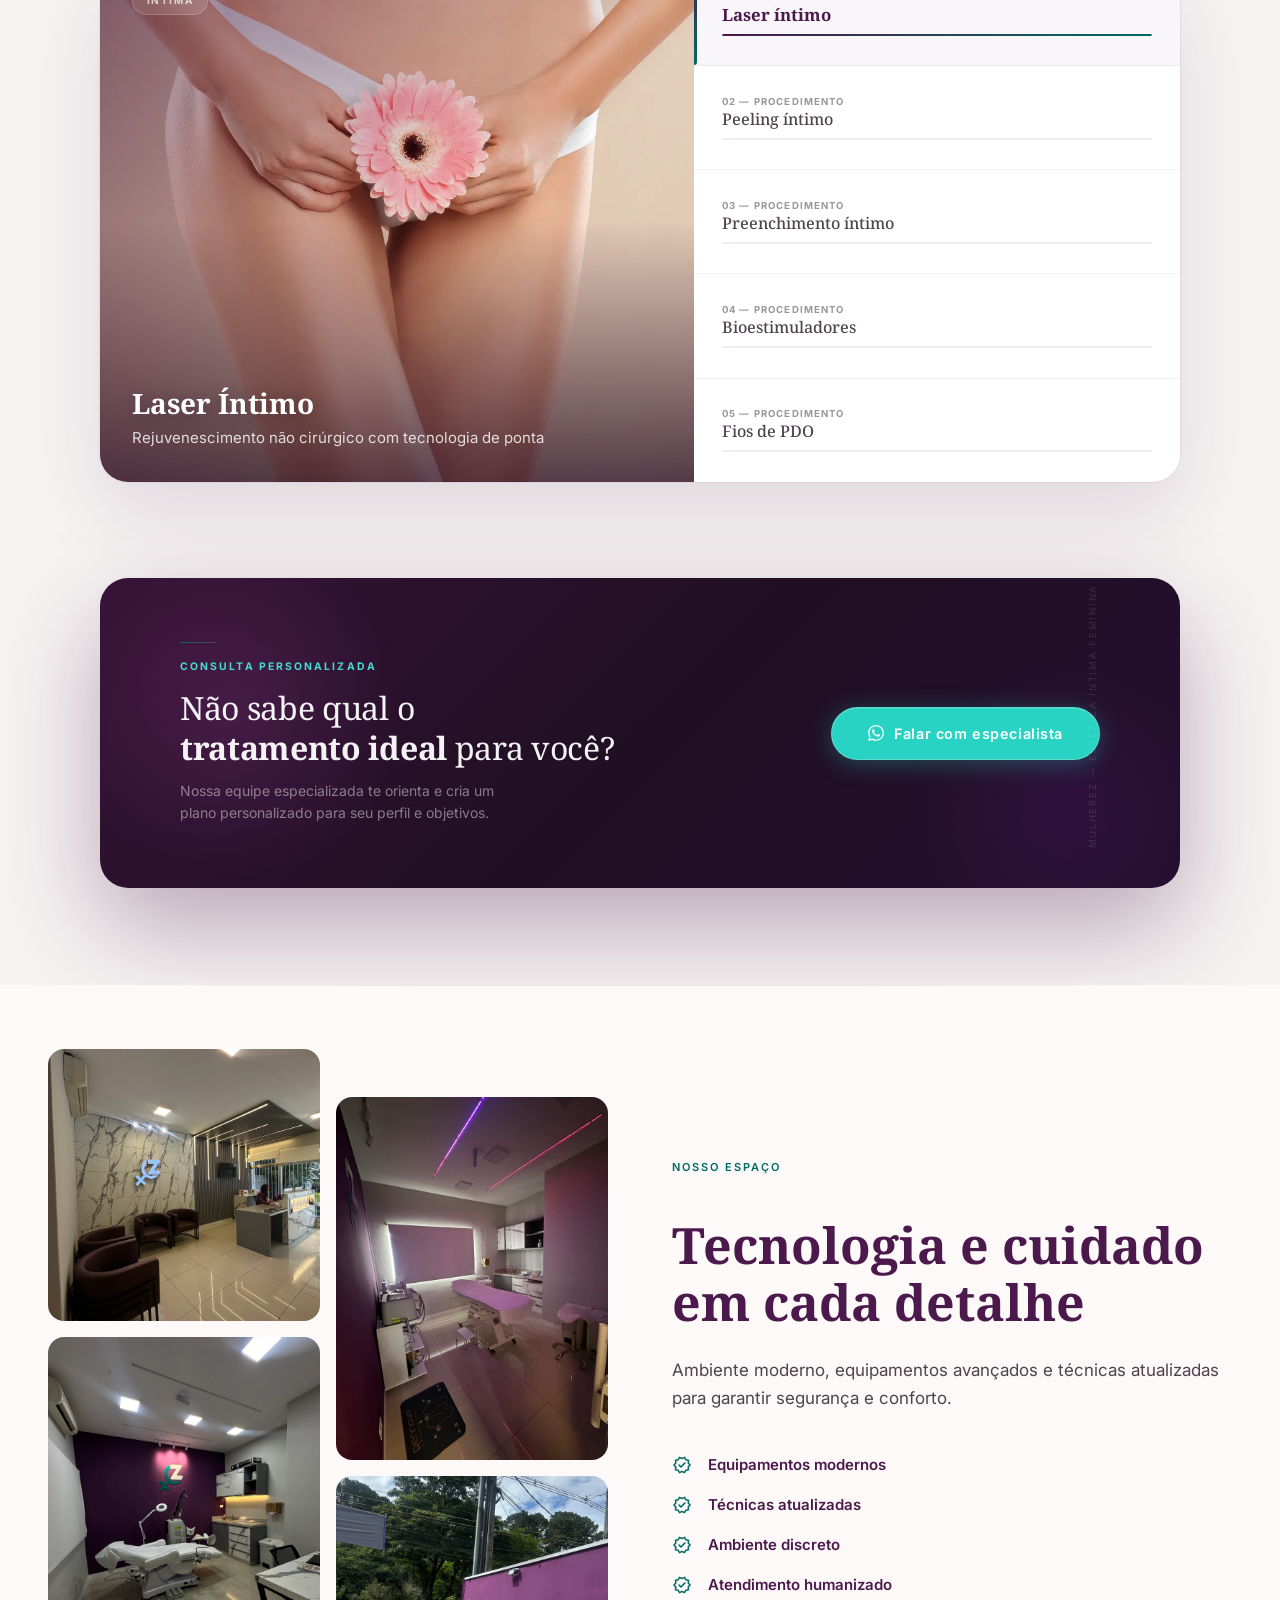
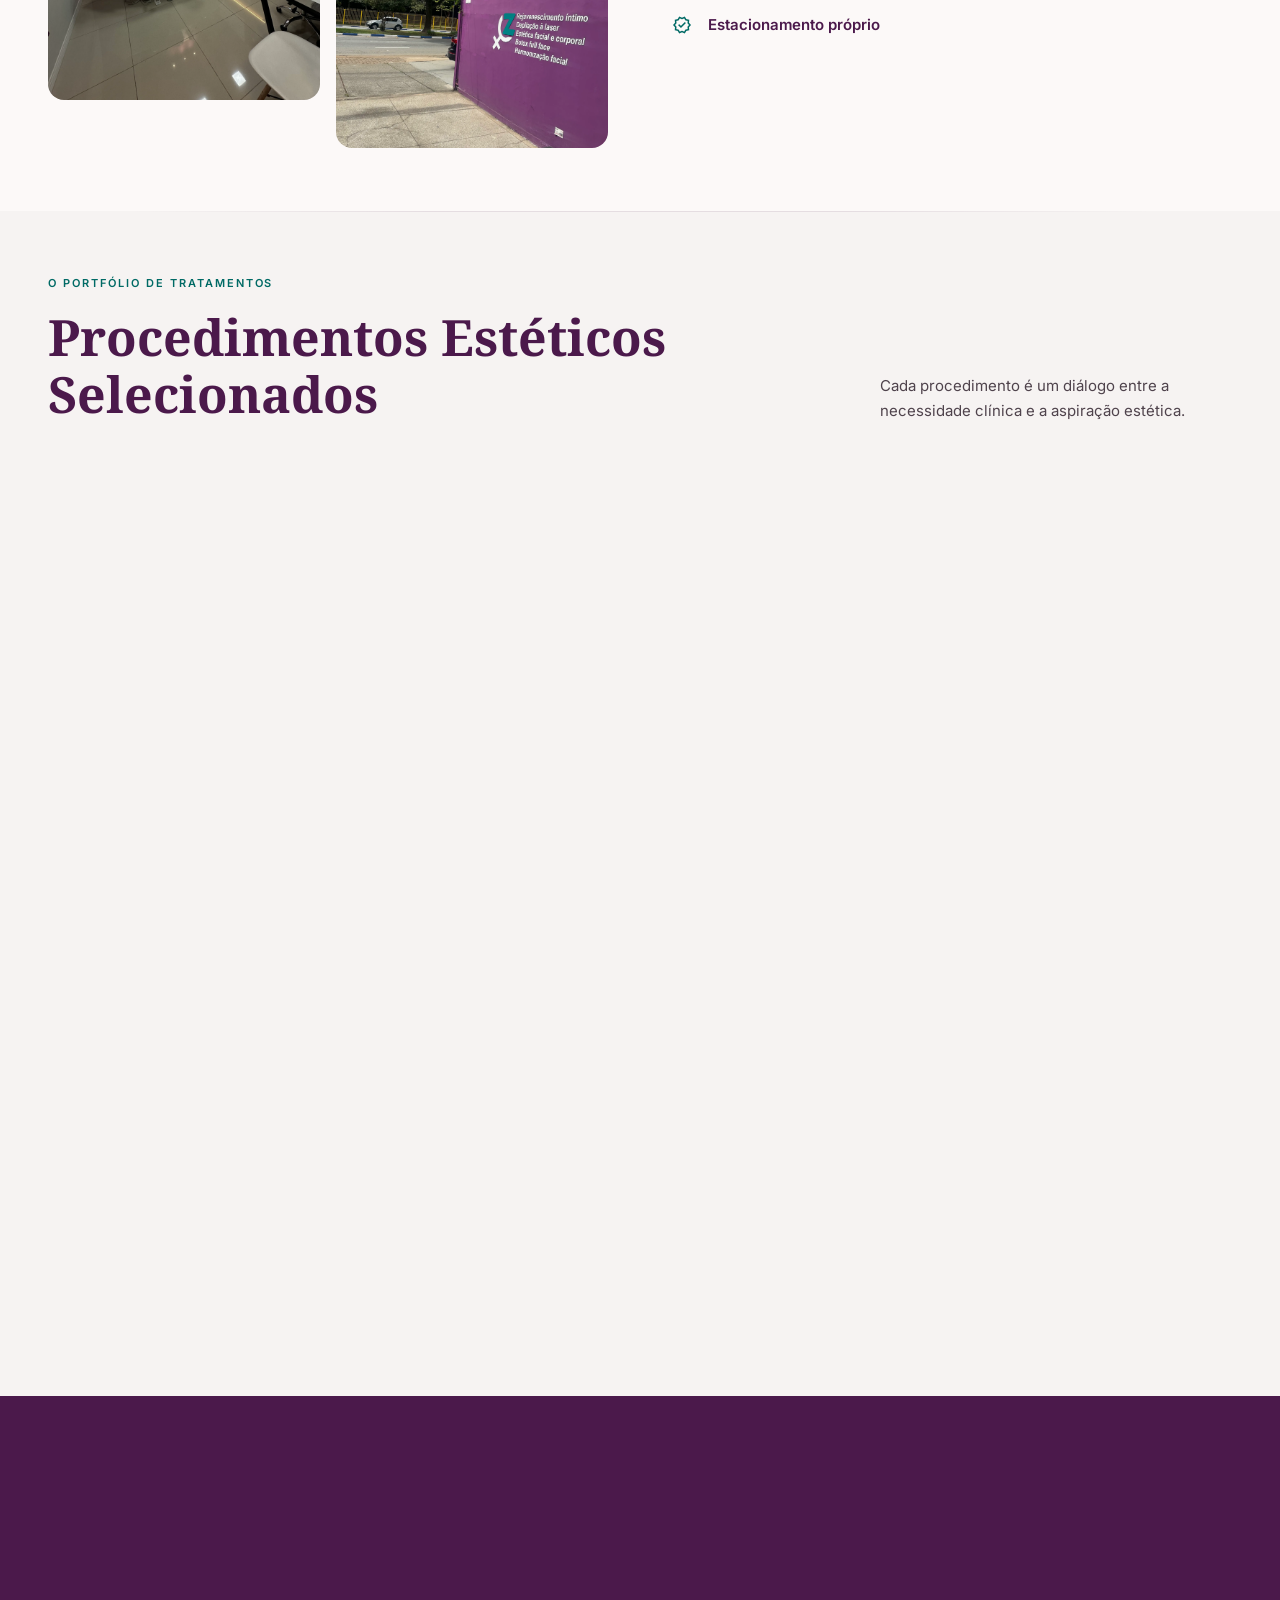
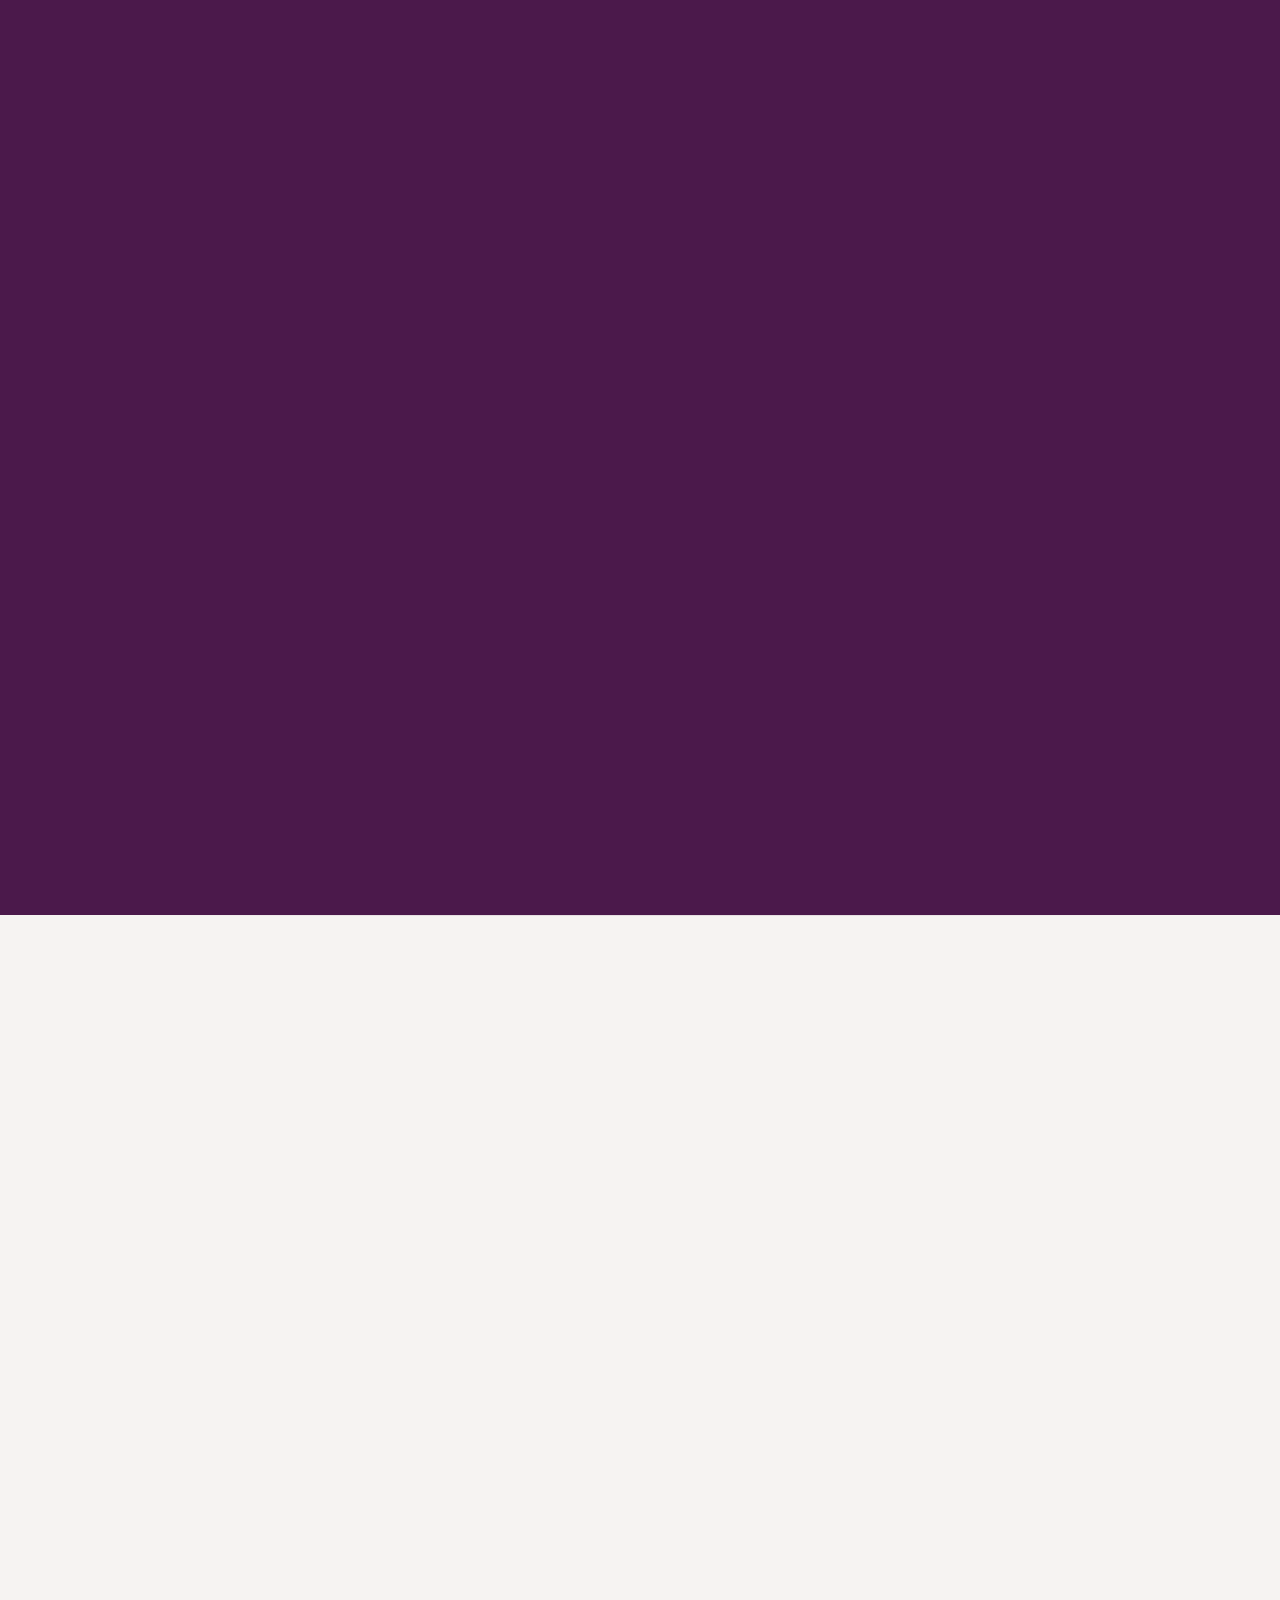
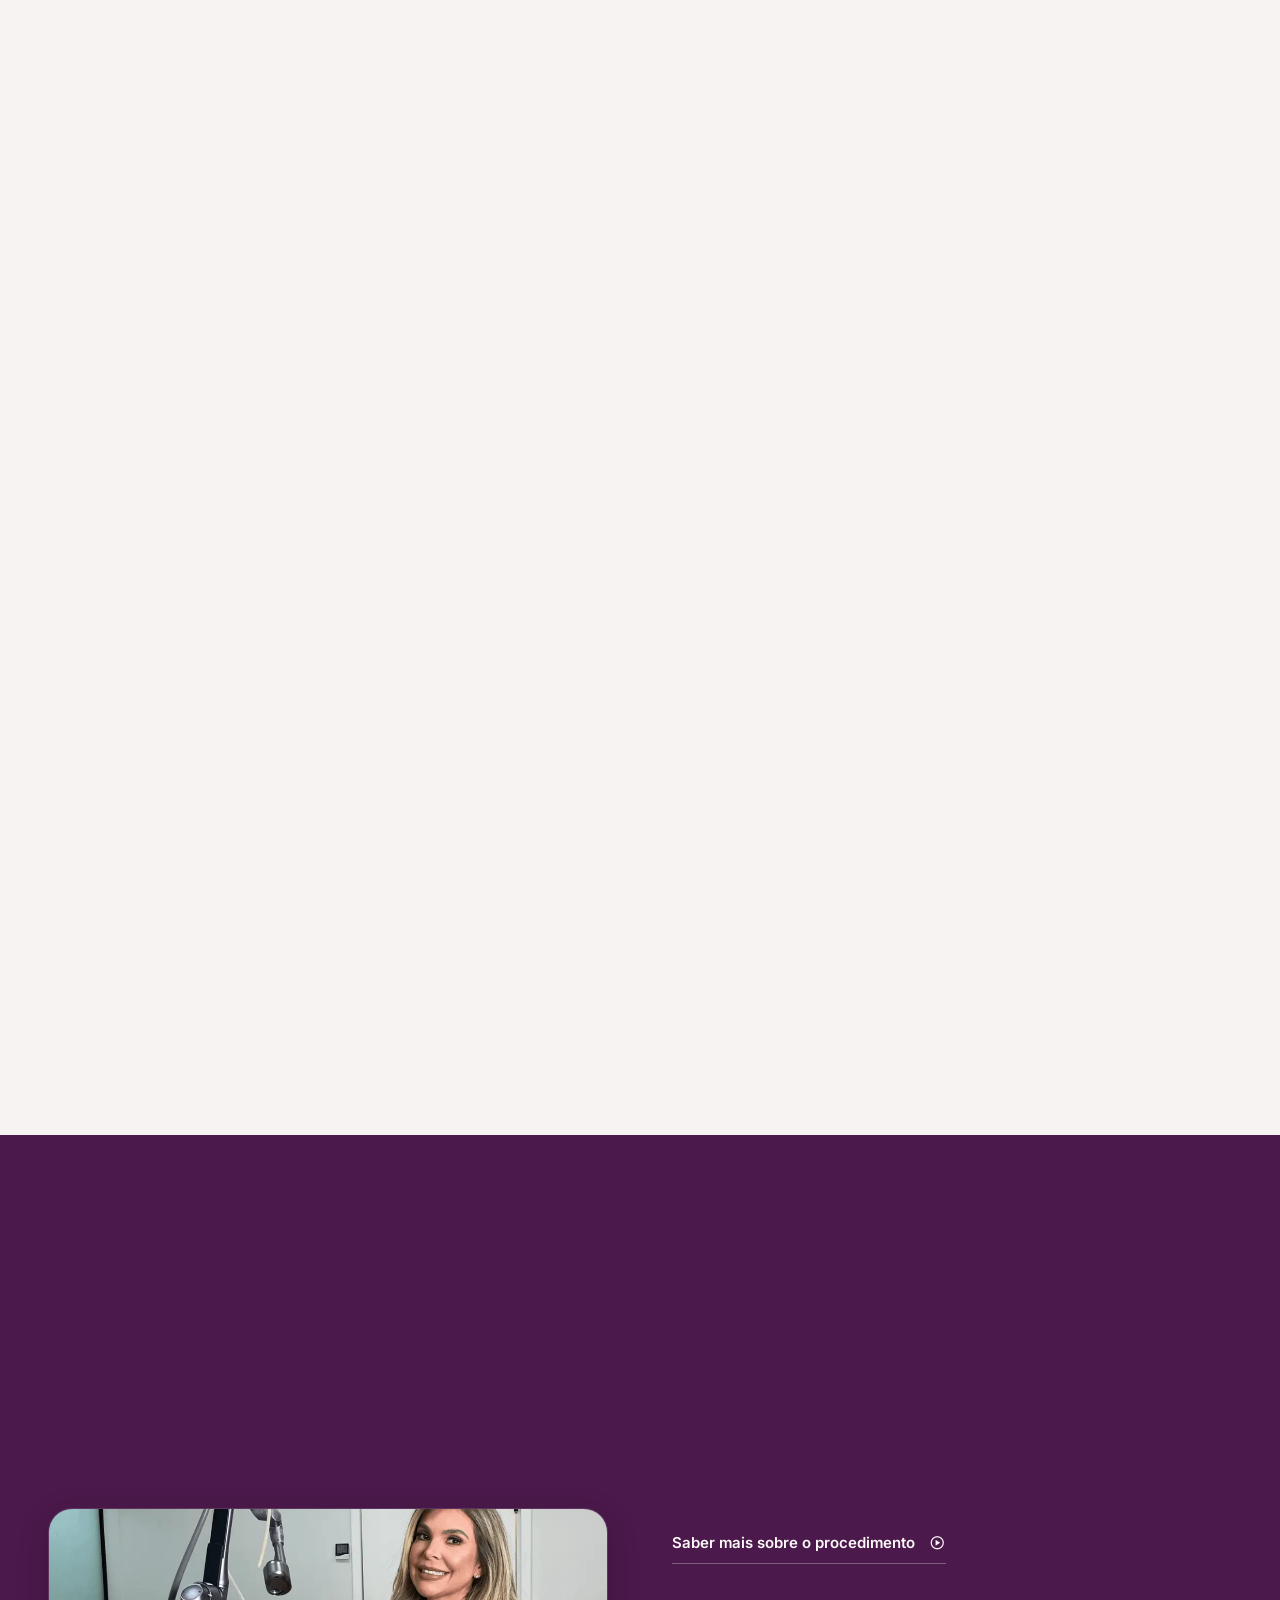
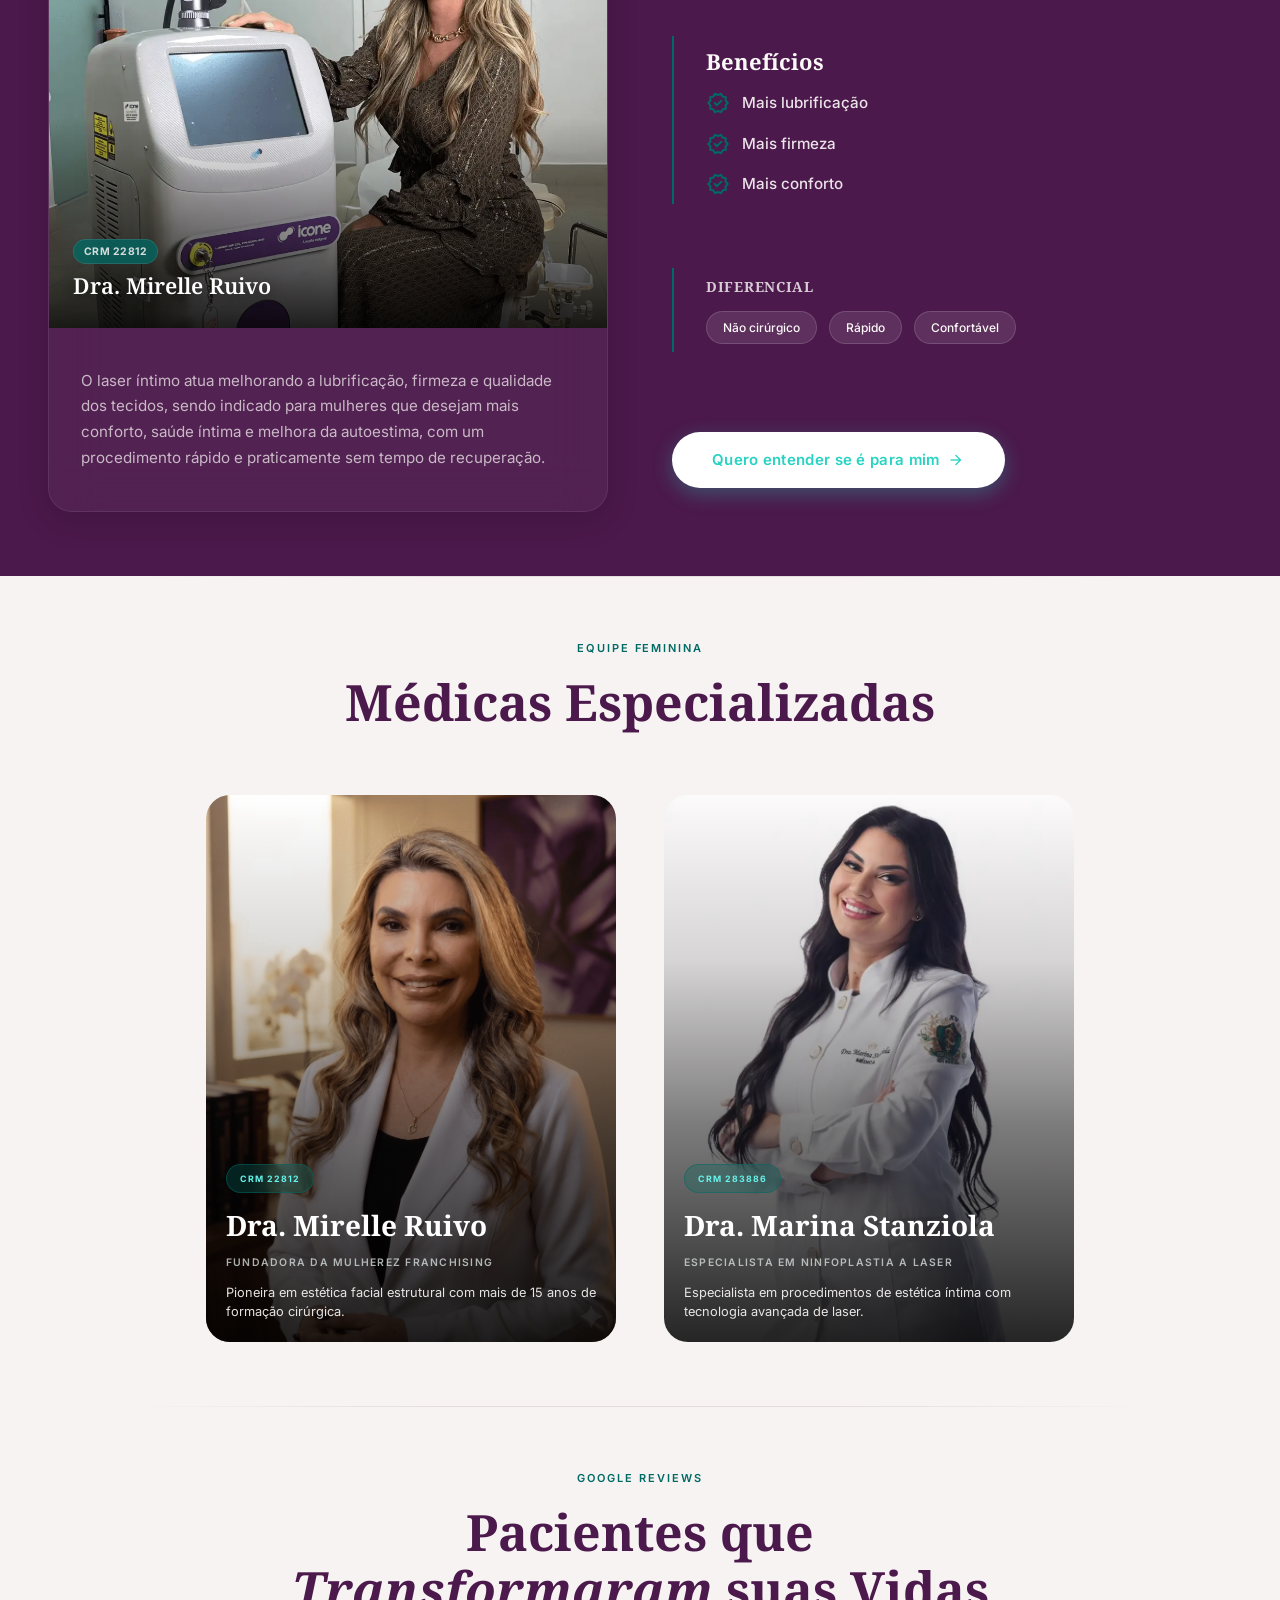
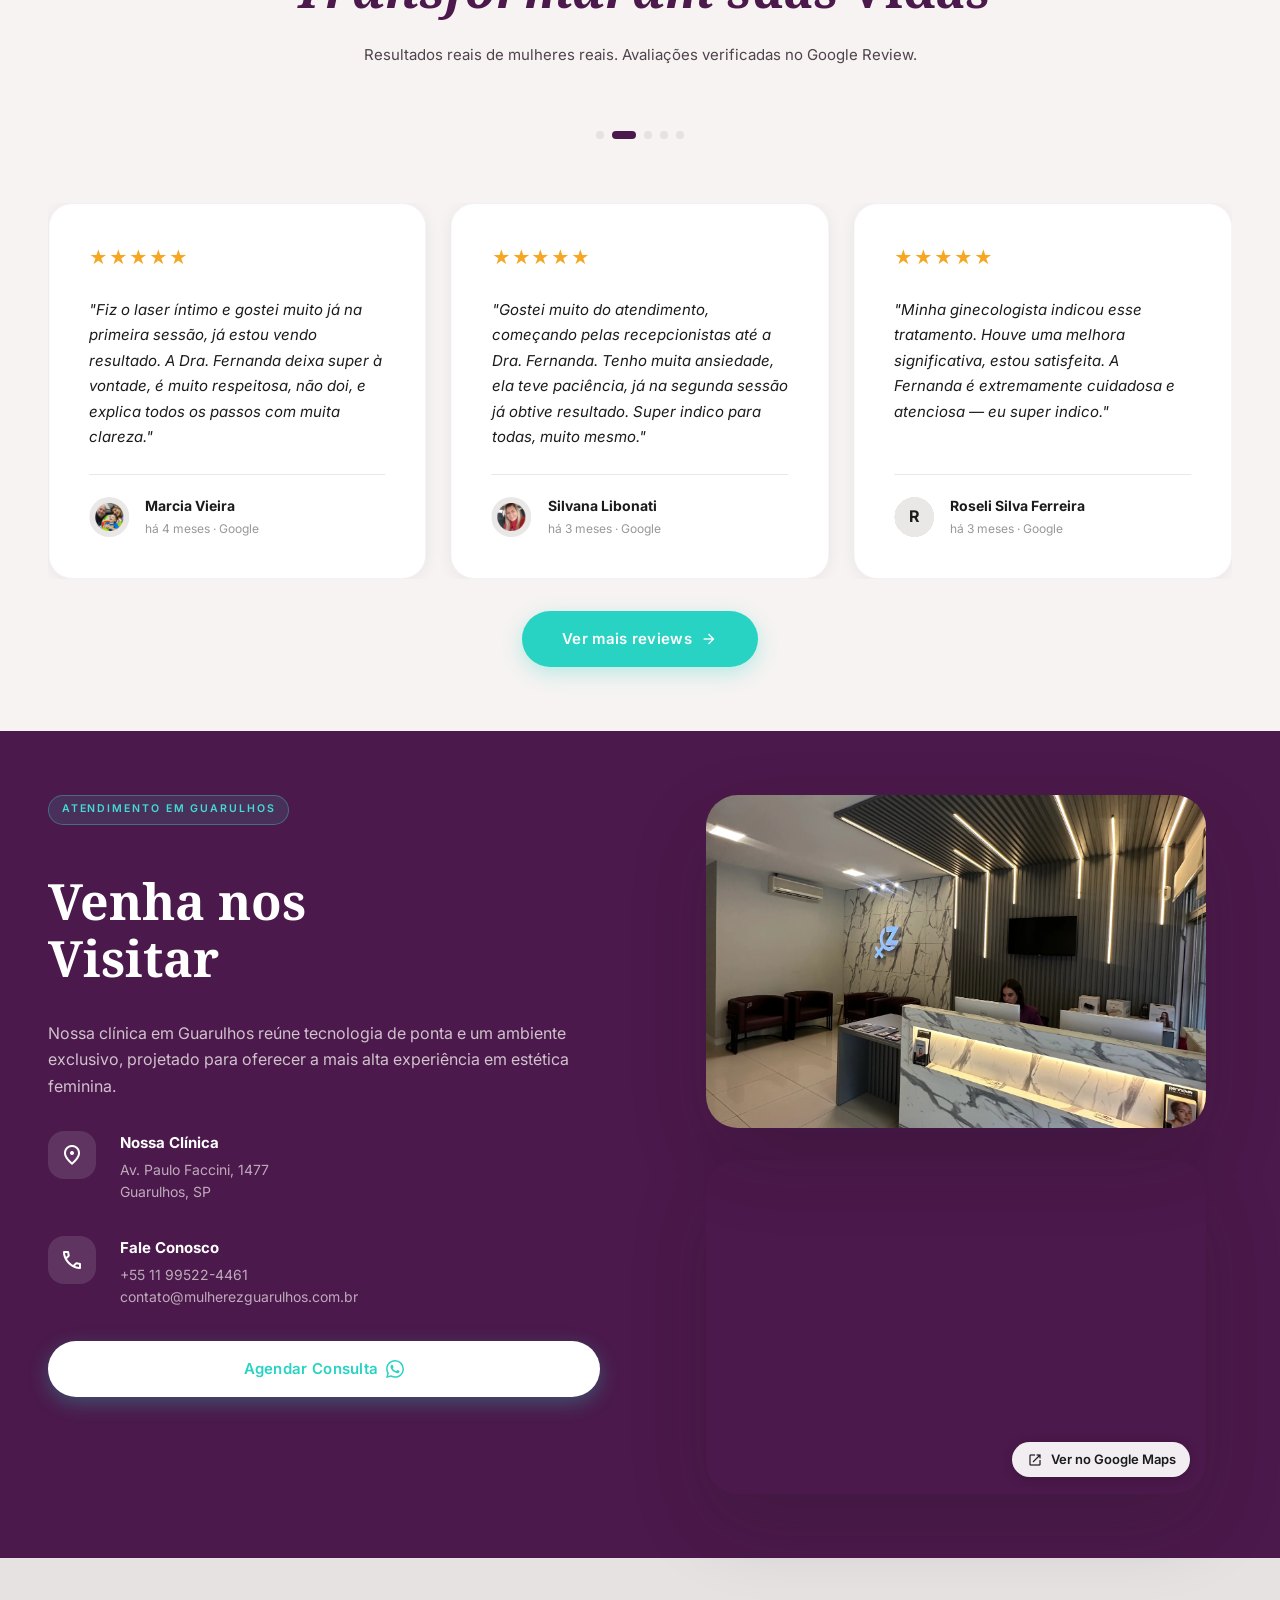
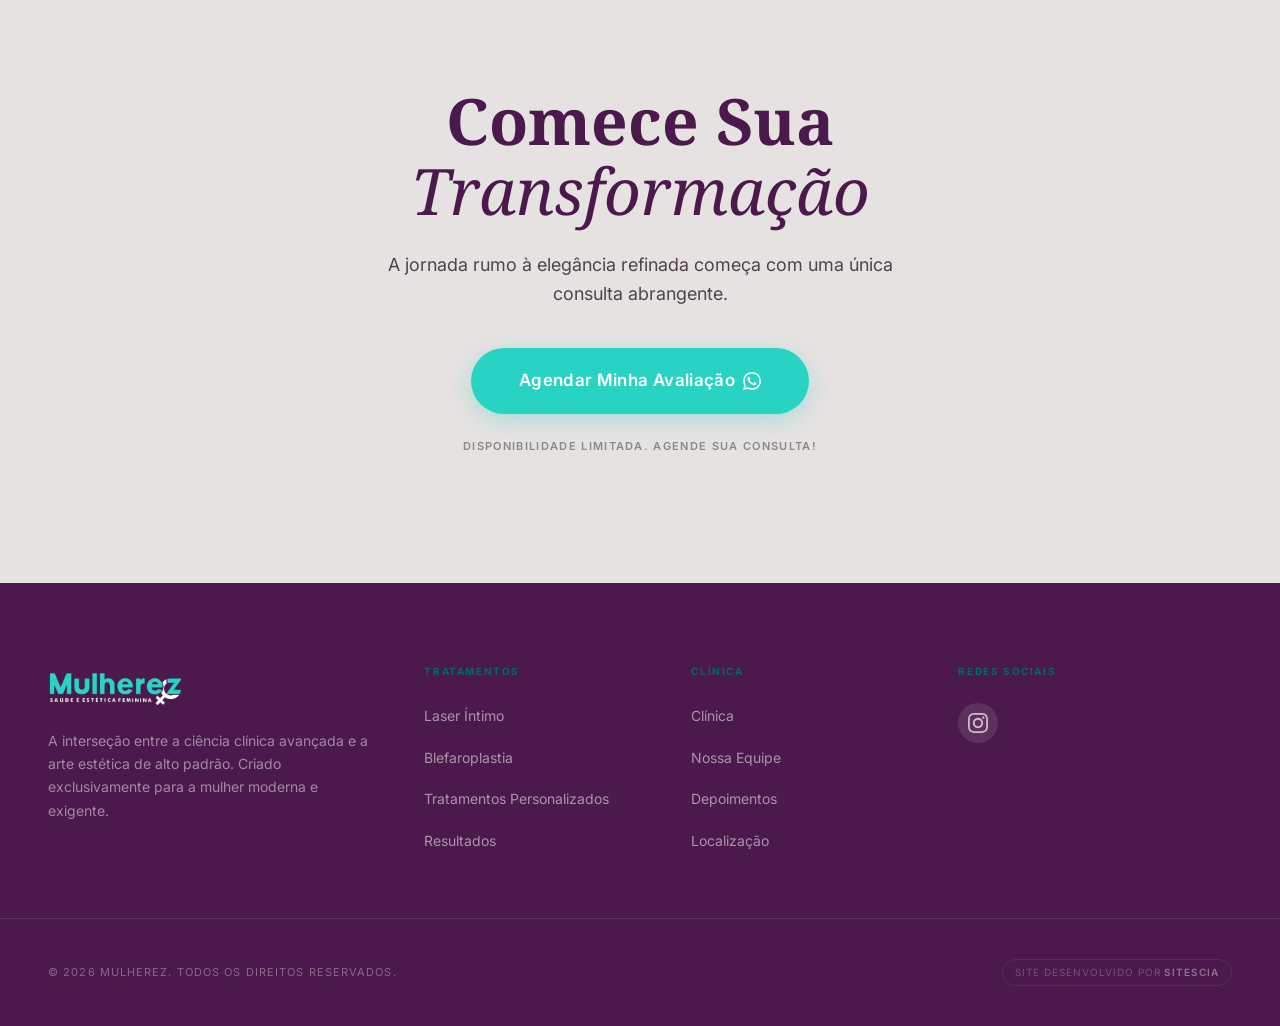
==== commit 4f4b573e: "adiciona item "Estacionamento próprio", hover mobile do CTA soft e ícone WhatsApp no CTA final Co-Au" ====
--- a/index.html
+++ b/index.html
@@ -923,6 +923,10 @@
             <li class="sanctuary__item" data-reveal="up" data-delay="300">
               <span class="material-symbols-outlined sanctuary__icon" aria-hidden="true">verified</span>
               Atendimento humanizado
+            </li>
+            <li class="sanctuary__item" data-reveal="up" data-delay="400">
+              <span class="material-symbols-outlined sanctuary__icon" aria-hidden="true">verified</span>
+              Estacionamento próprio
             </li>
           </ul>
         </div>
@@ -1940,7 +1944,14 @@
         </p>
         <div class="cta-band__btns">
           <a href="https://api.whatsapp.com/send/?phone=5511995224461" target="_blank" rel="noopener noreferrer"
-            class="btn btn--primary btn--xl btn-glow-dark" data-magnetic>Agendar Minha Avaliação</a>
+            class="btn btn--primary btn--xl btn-glow-dark" data-magnetic>
+            Agendar Minha Avaliação
+            <svg xmlns="http://www.w3.org/2000/svg" viewBox="0 0 24 24" fill="currentColor" width="18" height="18"
+              aria-hidden="true" style="flex-shrink:0">
+              <path
+                d="M17.472 14.382c-.297-.149-1.758-.867-2.03-.967-.273-.099-.471-.148-.67.15-.197.297-.767.966-.94 1.164-.173.199-.347.223-.644.075-.297-.15-1.255-.463-2.39-1.475-.883-.788-1.48-1.761-1.653-2.059-.173-.297-.018-.458.13-.606.134-.133.298-.347.446-.52.149-.174.198-.298.298-.497.099-.198.05-.371-.025-.52-.075-.149-.669-1.612-.916-2.207-.242-.579-.487-.5-.669-.51-.173-.008-.371-.01-.57-.01-.198 0-.52.074-.792.372-.272.297-1.04 1.016-1.04 2.479 0 1.462 1.065 2.875 1.213 3.074.149.198 2.096 3.2 5.077 4.487.709.306 1.262.489 1.694.625.712.227 1.36.195 1.871.118.571-.085 1.758-.719 2.006-1.413.248-.694.248-1.289.173-1.413-.074-.124-.272-.198-.57-.347m-5.421 7.403h-.004a9.87 9.87 0 01-5.031-1.378l-.361-.214-3.741.982.998-3.648-.235-.374a9.86 9.86 0 01-1.51-5.26c.001-5.45 4.436-9.884 9.888-9.884 2.64 0 5.122 1.03 6.988 2.898a9.825 9.825 0 012.893 6.994c-.003 5.45-4.437 9.884-9.885 9.884m8.413-18.297A11.815 11.815 0 0012.05 0C5.495 0 .16 5.335.157 11.892c0 2.096.547 4.142 1.588 5.945L.057 24l6.305-1.654a11.882 11.882 0 005.683 1.448h.005c6.554 0 11.89-5.335 11.893-11.893a11.821 11.821 0 00-3.48-8.413z" />
+            </svg>
+          </a>
         </div>
         <p class="cta-band__note">
           Disponibilidade limitada. Agende sua consulta!
--- a/assets/css/styles.css
+++ b/assets/css/styles.css
@@ -3231,19 +3231,35 @@
     font-size: 0.8125rem;
     gap: 6px;
     box-shadow: none;
-    border: 1.5px solid rgba(75,25,75,0.18);
-    background: transparent;
+    border: 1.5px solid #29D2C6;
+    background: #29D2C6;
     backdrop-filter: none;
     -webkit-backdrop-filter: none;
-    color: var(--c-primary);
+    color: var(--c-white);
     font-weight: 600;
   }
+  .soft-cta-btn::before {
+    content: '';
+    position: absolute;
+    top: 0;
+    left: -100%;
+    width: 50%;
+    height: 100%;
+    background: linear-gradient(90deg, transparent, rgba(255, 255, 255, 0.25), transparent);
+    transform: skewX(-20deg);
+    z-index: -1;
+    transition: left 0.7s ease;
+    pointer-events: none;
+  }
   .soft-cta-btn:hover {
-    background: var(--c-primary);
+    background: #29D2C6;
     color: var(--c-white);
-    border-color: var(--c-primary);
-    transform: none;
-    box-shadow: none;
+    border-color: #29D2C6;
+    transform: translateY(-2px);
+    box-shadow: 0 0 24px rgba(40, 211, 195, 0.35);
+  }
+  .soft-cta-btn:hover::before {
+    left: 200%;
   }
 
   .cards-grid {
@@ -3398,17 +3414,33 @@
     font-size: 0.8125rem;
     gap: 6px;
     box-shadow: none;
-    border: 1.5px solid rgba(75,25,75,0.15);
-    background: transparent;
-    color: var(--c-primary);
+    border: 1.5px solid #29D2C6;
+    background: #29D2C6;
+    color: var(--c-white);
     font-weight: 600;
   }
+  .soft-cta-btn::before {
+    content: '';
+    position: absolute;
+    top: 0;
+    left: -100%;
+    width: 50%;
+    height: 100%;
+    background: linear-gradient(90deg, transparent, rgba(255, 255, 255, 0.25), transparent);
+    transform: skewX(-20deg);
+    z-index: -1;
+    transition: left 0.7s ease;
+    pointer-events: none;
+  }
   .soft-cta-btn:hover {
-    background: var(--c-primary);
+    background: #29D2C6;
     color: var(--c-white);
-    border-color: var(--c-primary);
-    transform: none;
-    box-shadow: none;
+    border-color: #29D2C6;
+    transform: translateY(-2px);
+    box-shadow: 0 0 24px rgba(40, 211, 195, 0.35);
+  }
+  .soft-cta-btn:hover::before {
+    left: 200%;
   }
 }
 
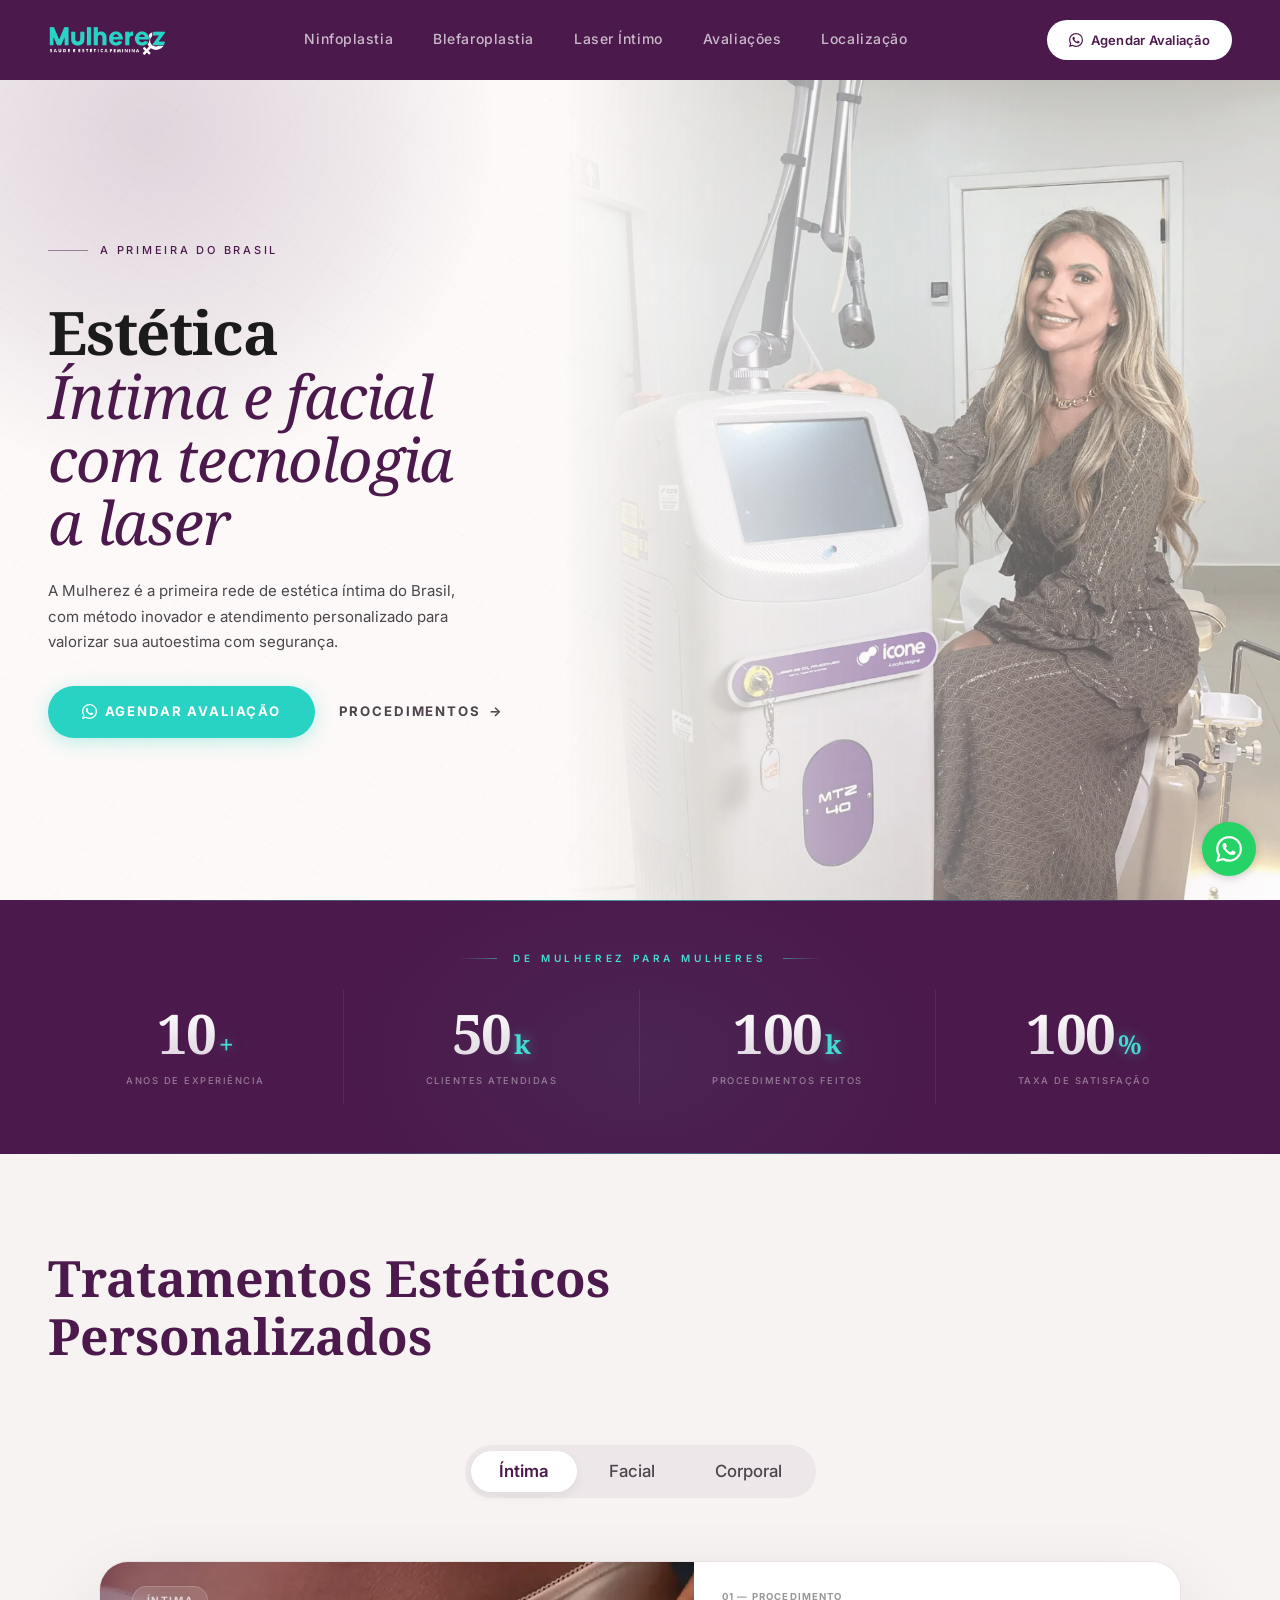
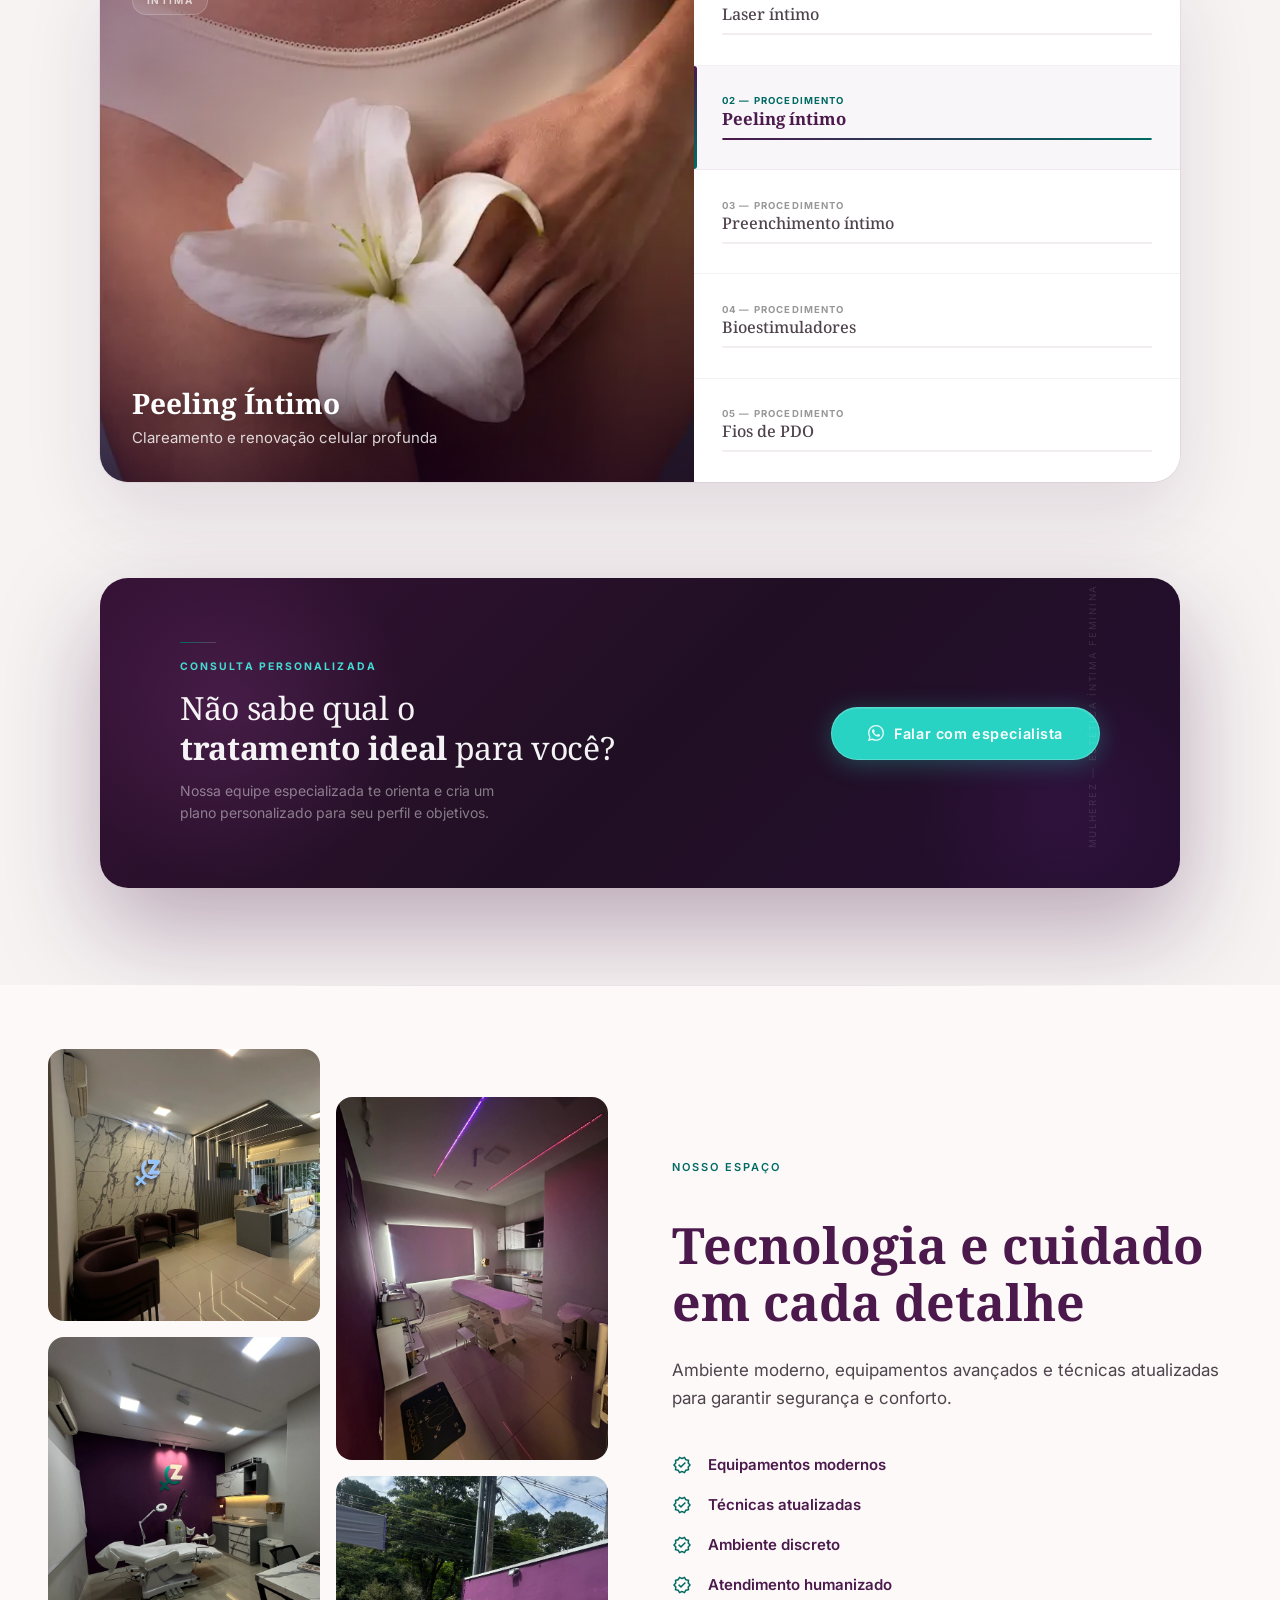
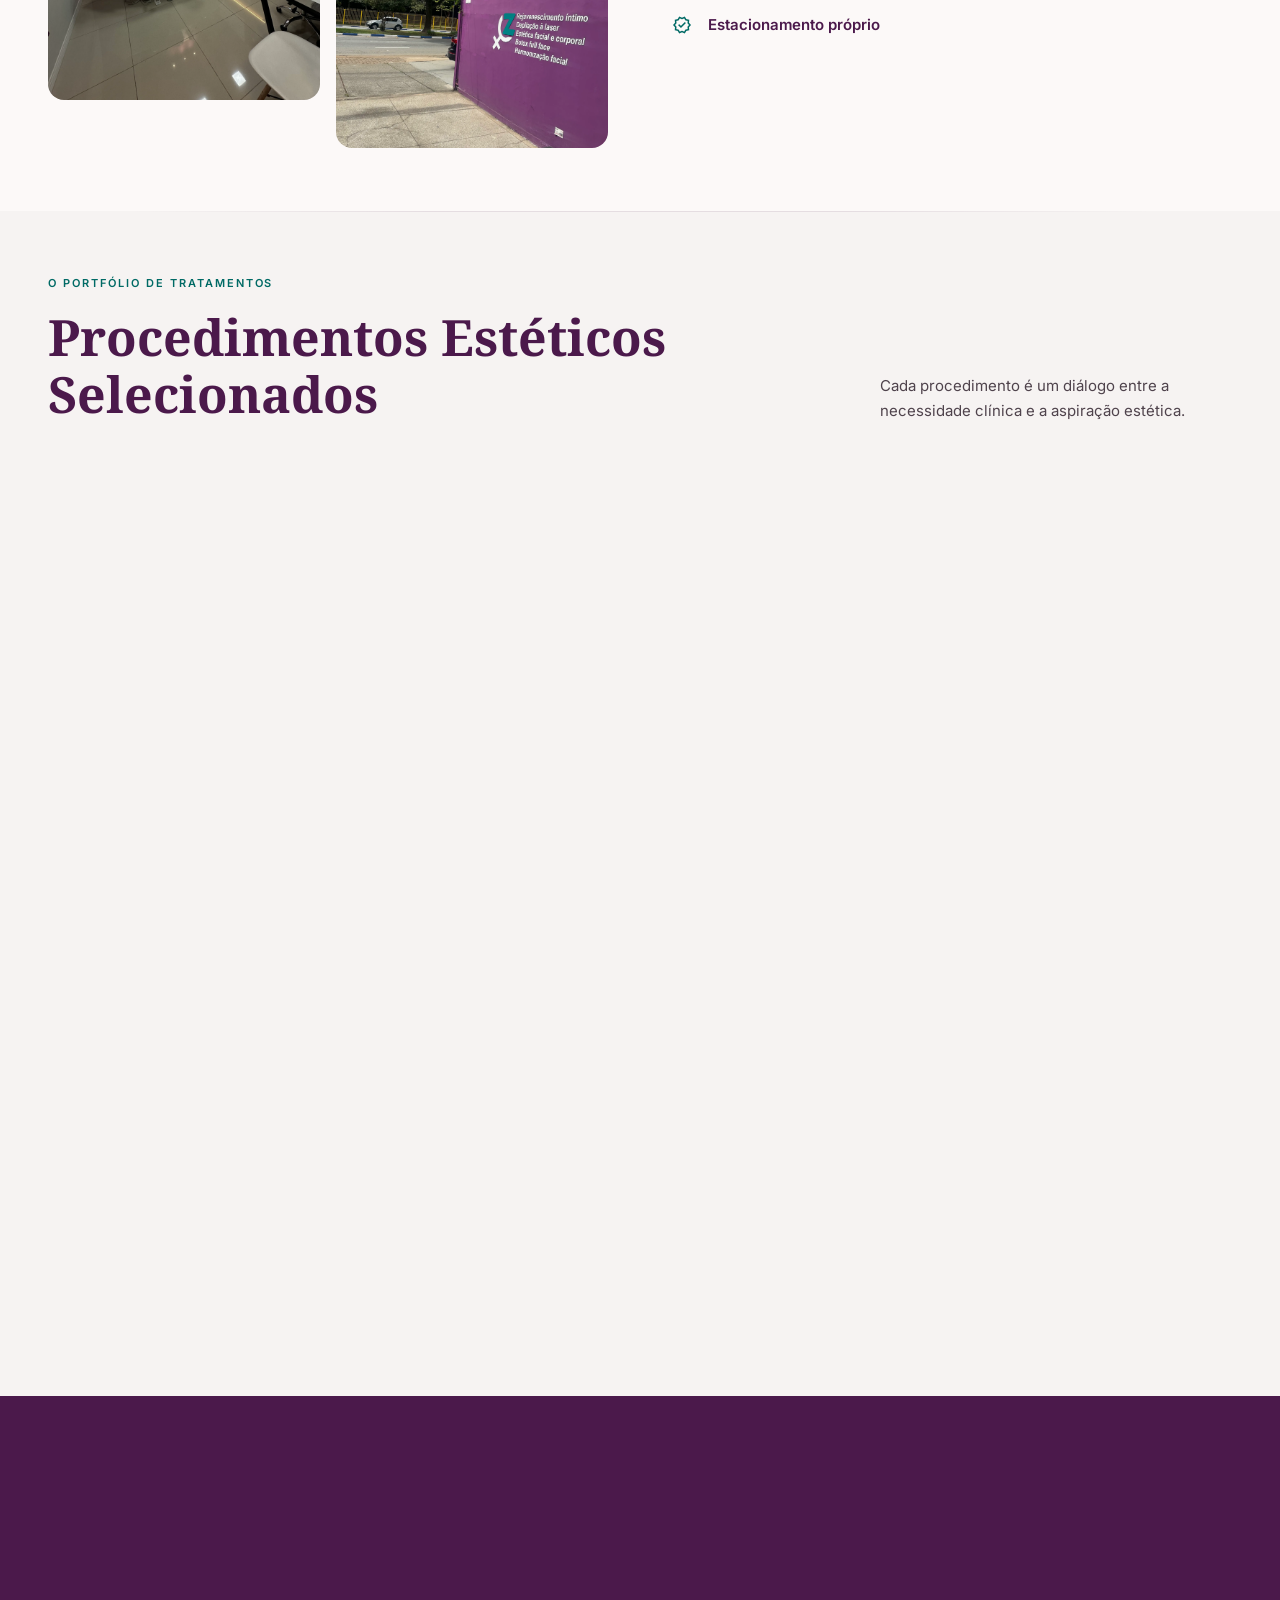
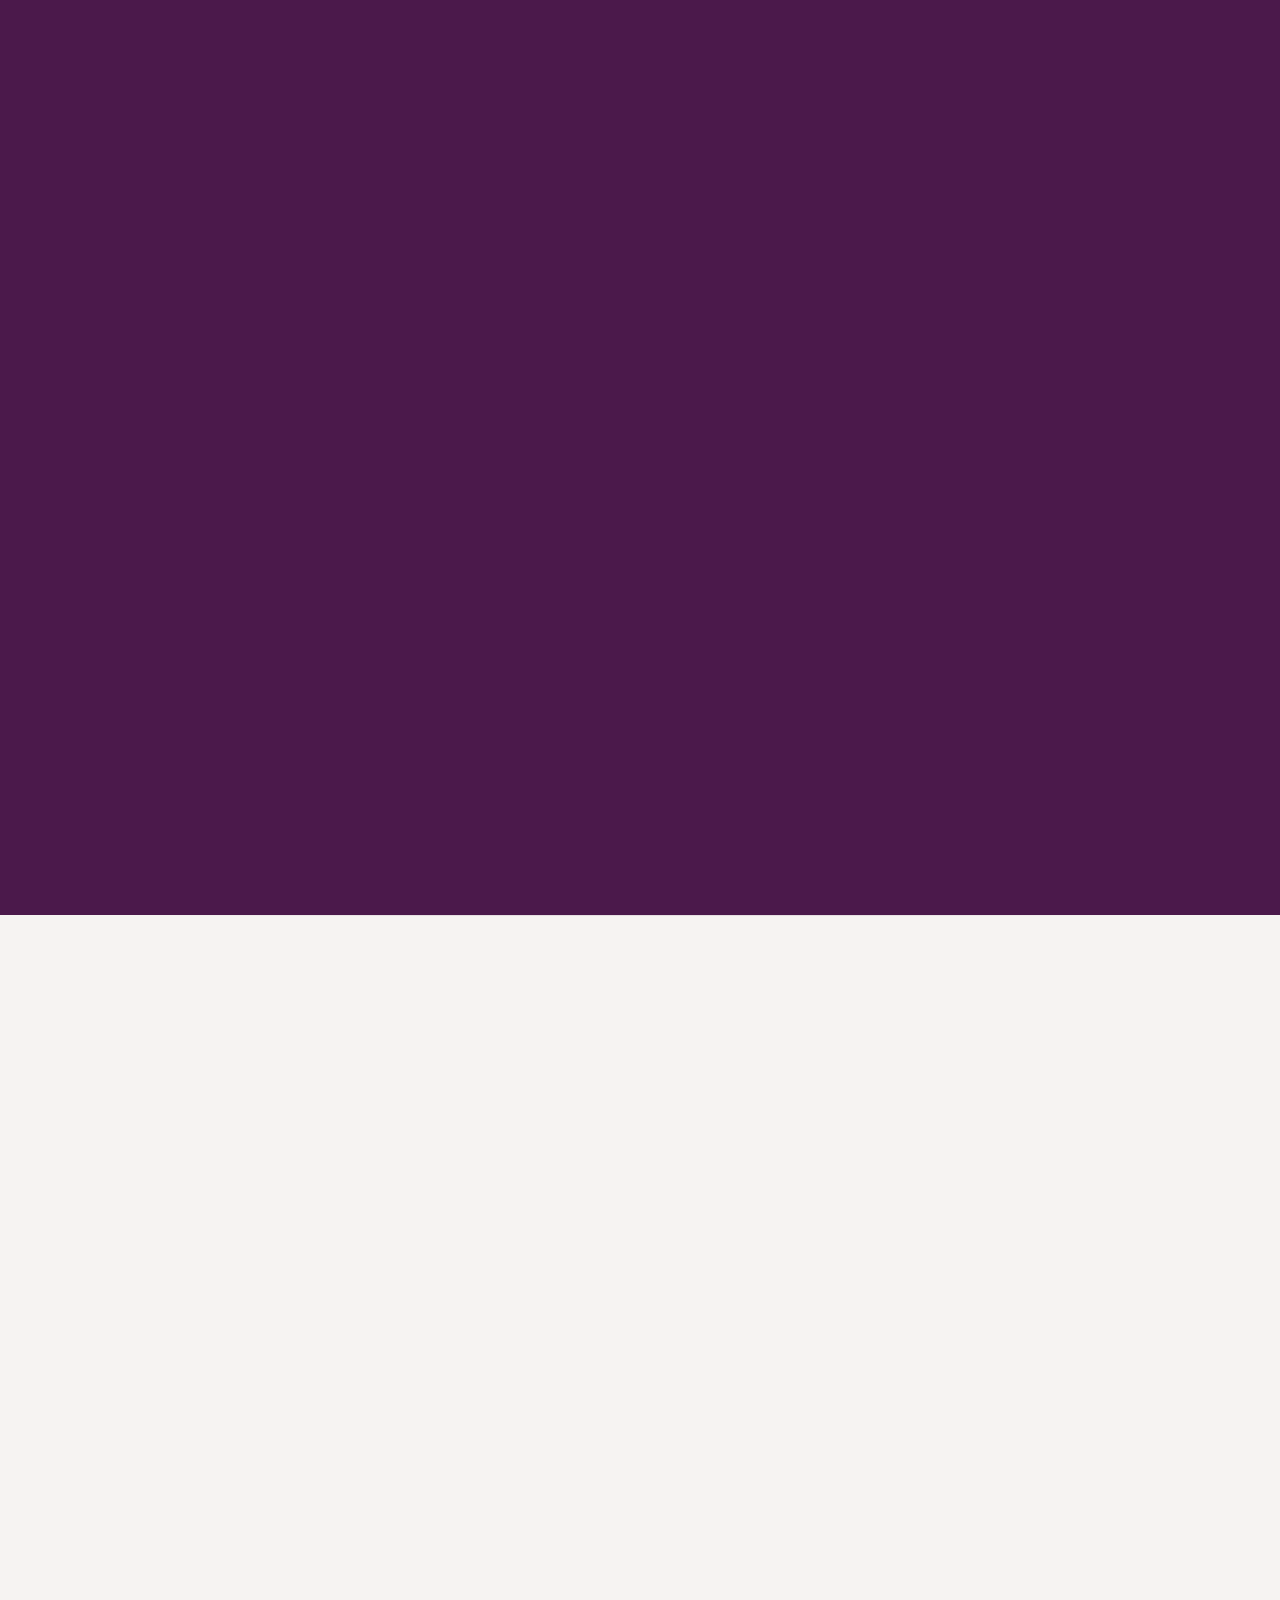
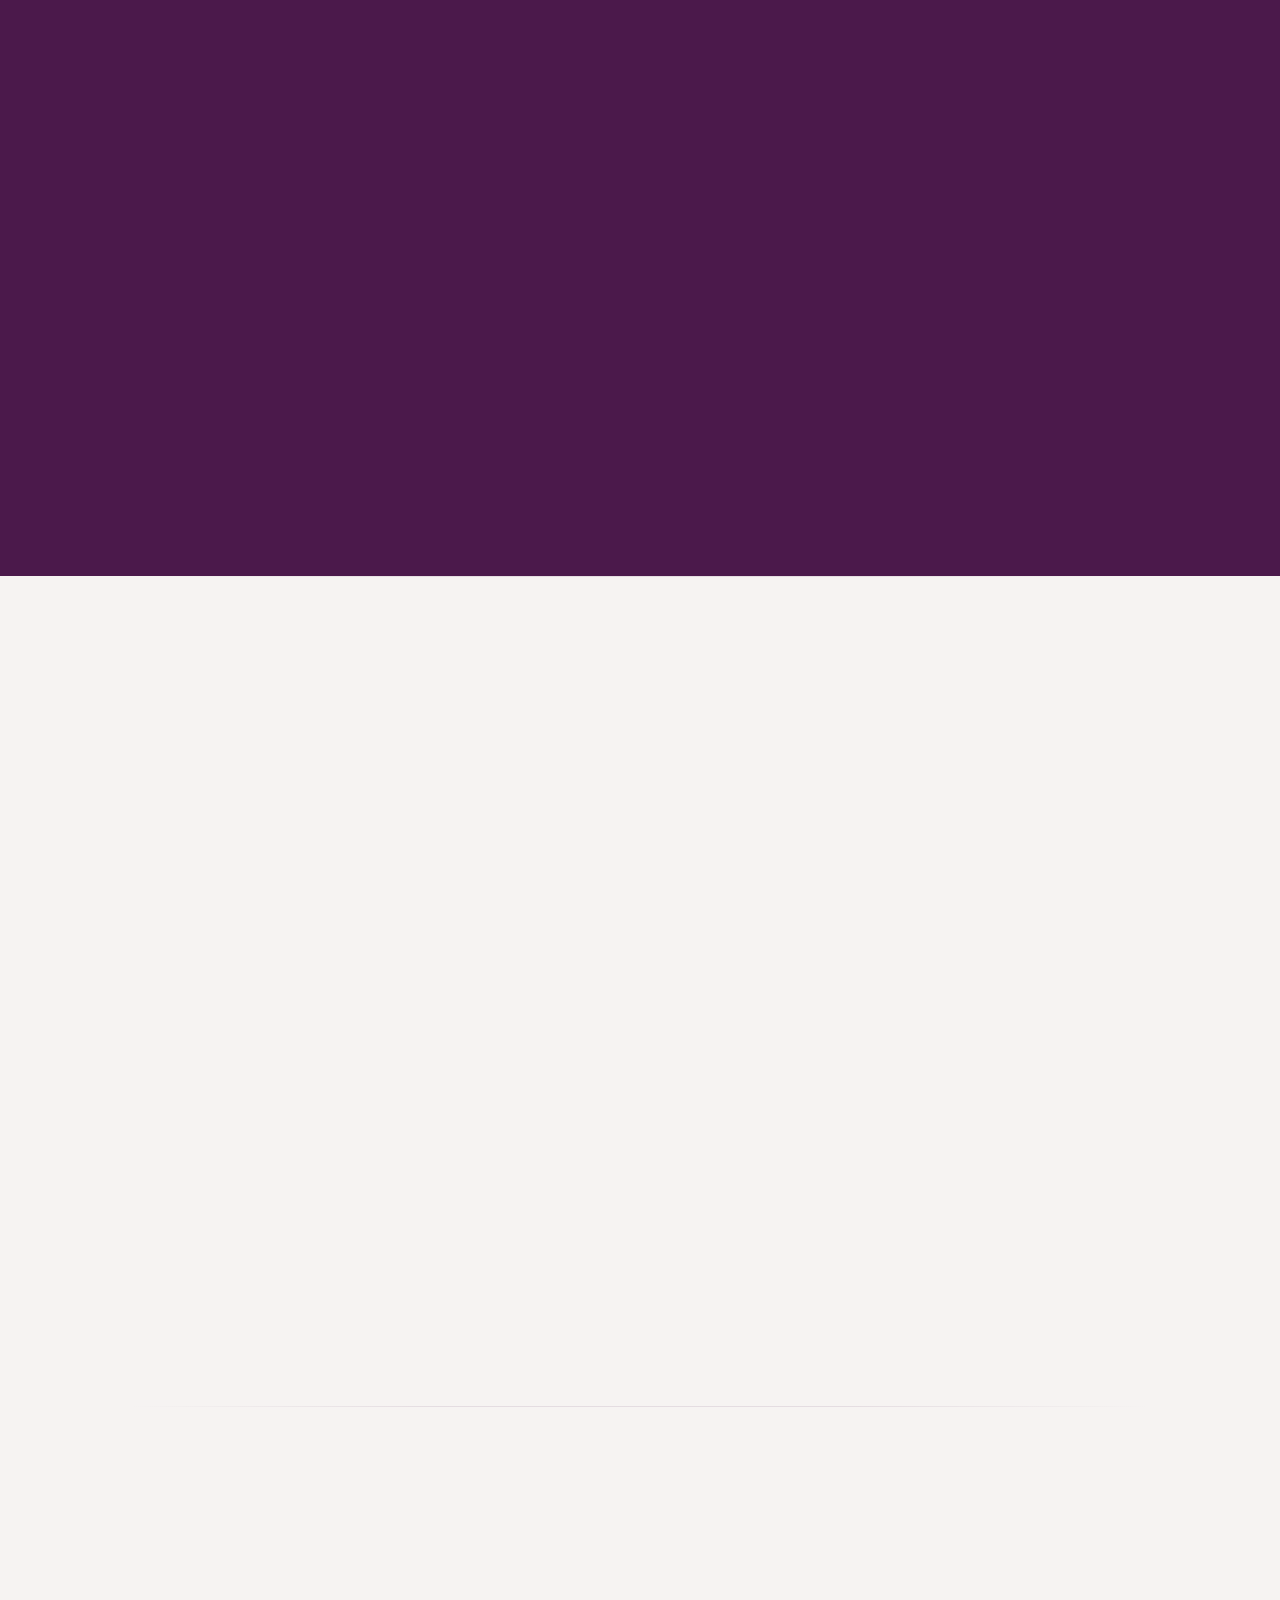
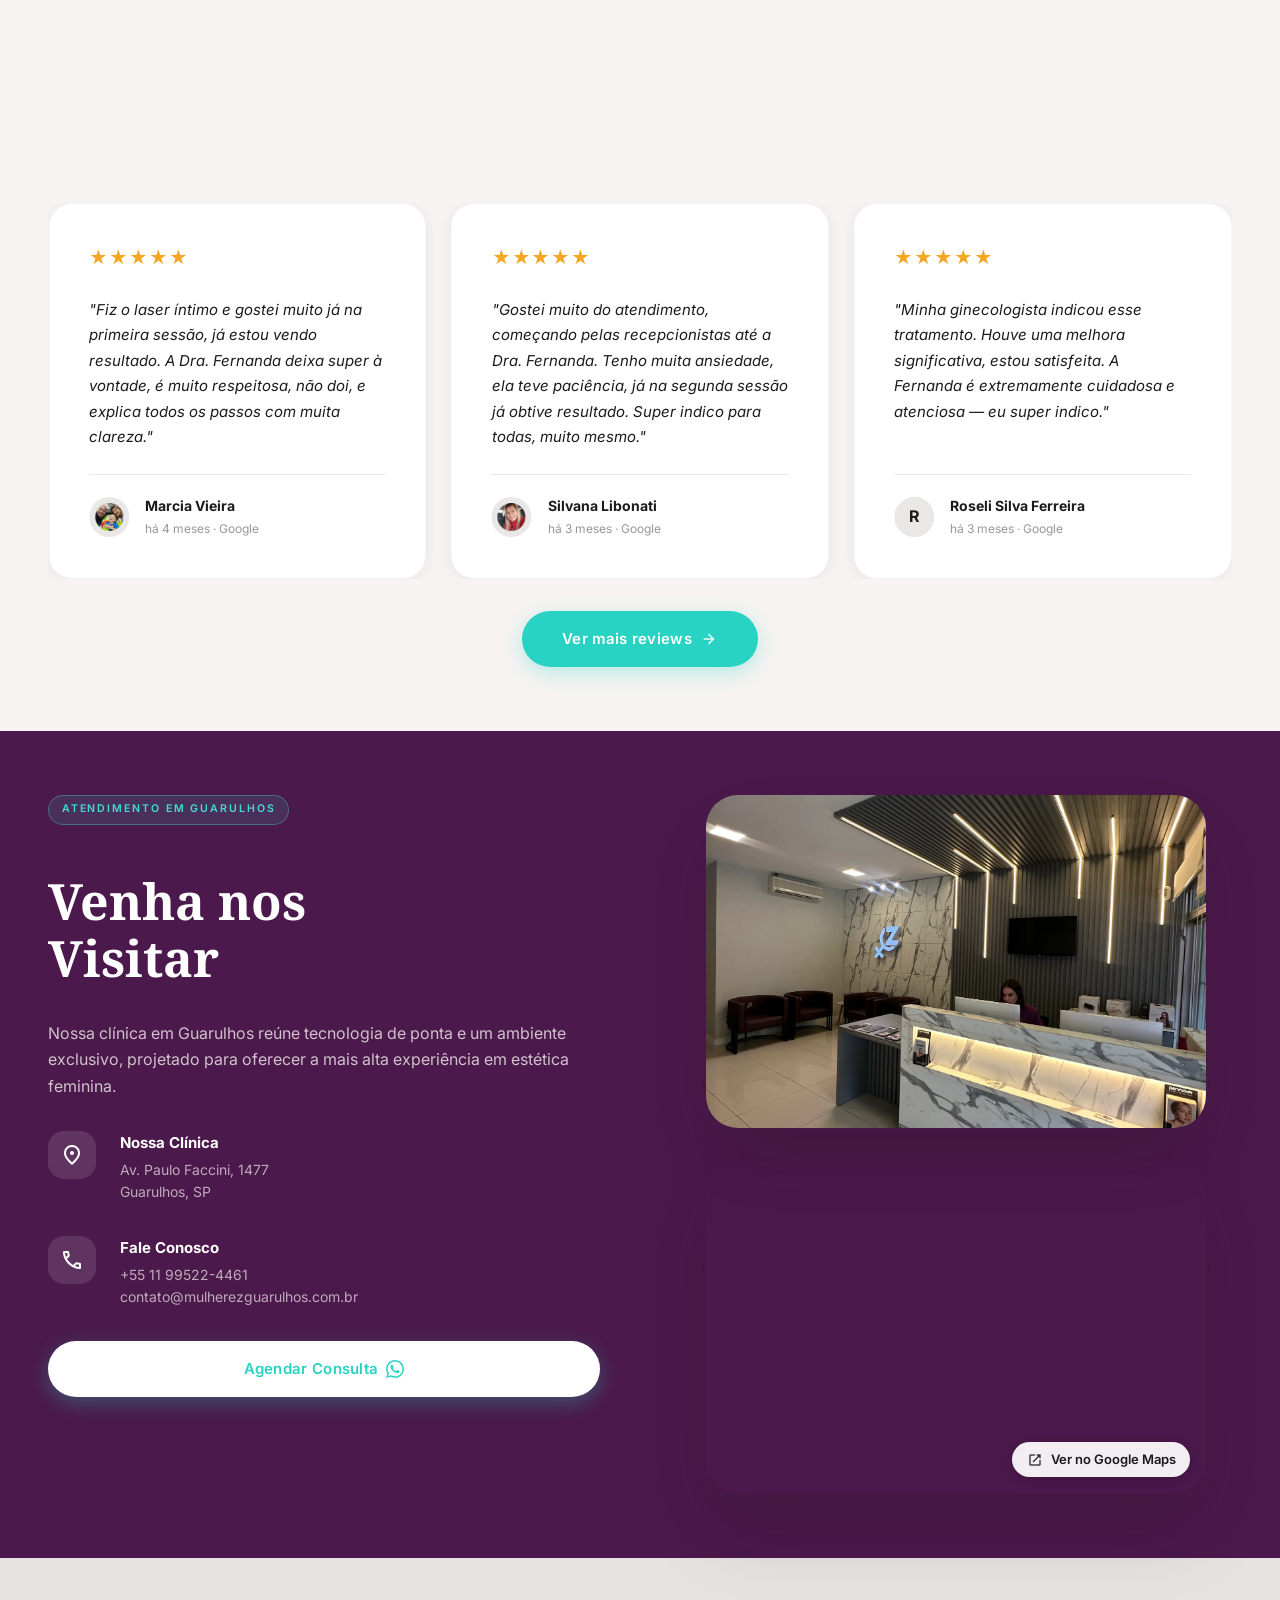
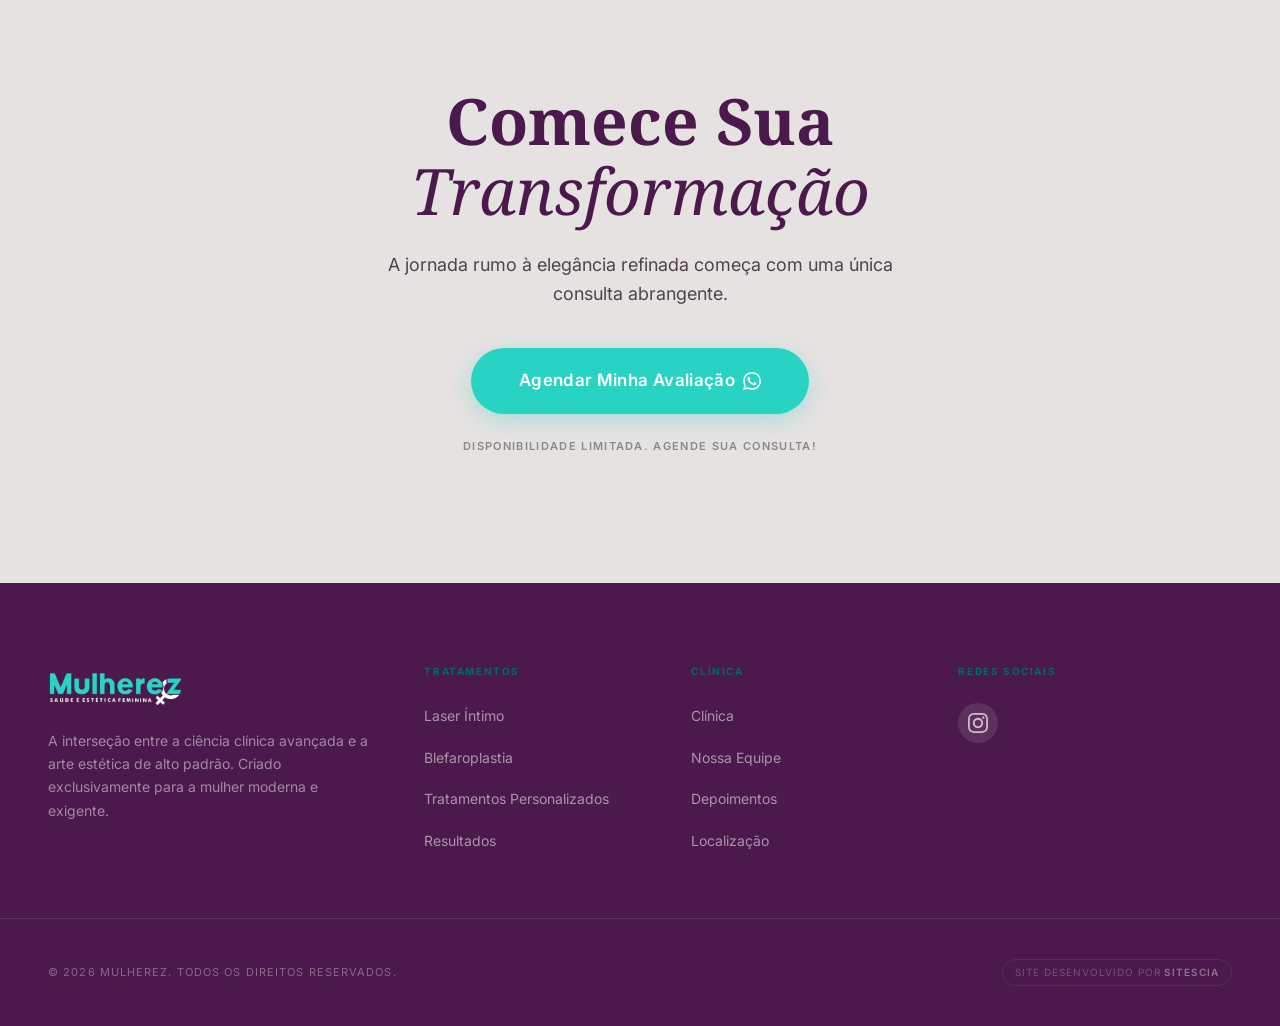
==== commit 2e8b737c: "atualiza vídeo da blefaroplastia e CTA da Hero para WhatsApp - troca ID do vídeo da seção blefaropla" ====
--- a/index.html
+++ b/index.html
@@ -284,14 +284,15 @@
           </p>
 
           <div class="hero__actions" data-reveal data-delay="360">
-            <button class="btn btn--pill-dark" data-magnetic>
+            <a href="https://api.whatsapp.com/send/?phone=5511995224461" target="_blank" rel="noopener noreferrer"
+              class="btn btn--pill-dark" data-magnetic>
               <svg xmlns="http://www.w3.org/2000/svg" viewBox="0 0 24 24" fill="currentColor" width="15" height="15"
                 aria-hidden="true" style="flex-shrink:0">
                 <path
                   d="M17.472 14.382c-.297-.149-1.758-.867-2.03-.967-.273-.099-.471-.148-.67.15-.197.297-.767.966-.94 1.164-.173.199-.347.223-.644.075-.297-.15-1.255-.463-2.39-1.475-.883-.788-1.48-1.761-1.653-2.059-.173-.297-.018-.458.13-.606.134-.133.298-.347.446-.52.149-.174.198-.298.298-.497.099-.198.05-.371-.025-.52-.075-.149-.669-1.612-.916-2.207-.242-.579-.487-.5-.669-.51-.173-.008-.371-.01-.57-.01-.198 0-.52.074-.792.372-.272.297-1.04 1.016-1.04 2.479 0 1.462 1.065 2.875 1.213 3.074.149.198 2.096 3.2 5.077 4.487.709.306 1.262.489 1.694.625.712.227 1.36.195 1.871.118.571-.085 1.758-.719 2.006-1.413.248-.694.248-1.289.173-1.413-.074-.124-.272-.198-.57-.347m-5.421 7.403h-.004a9.87 9.87 0 01-5.031-1.378l-.361-.214-3.741.982.998-3.648-.235-.374a9.86 9.86 0 01-1.51-5.26c.001-5.45 4.436-9.884 9.888-9.884 2.64 0 5.122 1.03 6.988 2.898a9.825 9.825 0 012.893 6.994c-.003 5.45-4.437 9.884-9.885 9.884m8.413-18.297A11.815 11.815 0 0012.05 0C5.495 0 .16 5.335.157 11.892c0 2.096.547 4.142 1.588 5.945L.057 24l6.305-1.654a11.882 11.882 0 005.683 1.448h.005c6.554 0 11.89-5.335 11.893-11.893a11.821 11.821 0 00-3.48-8.413z" />
               </svg>
               Agendar Avaliação
-            </button>
+            </a>
             <a href="#treatments" class="hero__text-link">
               Procedimentos <span aria-hidden="true">→</span>
             </a>
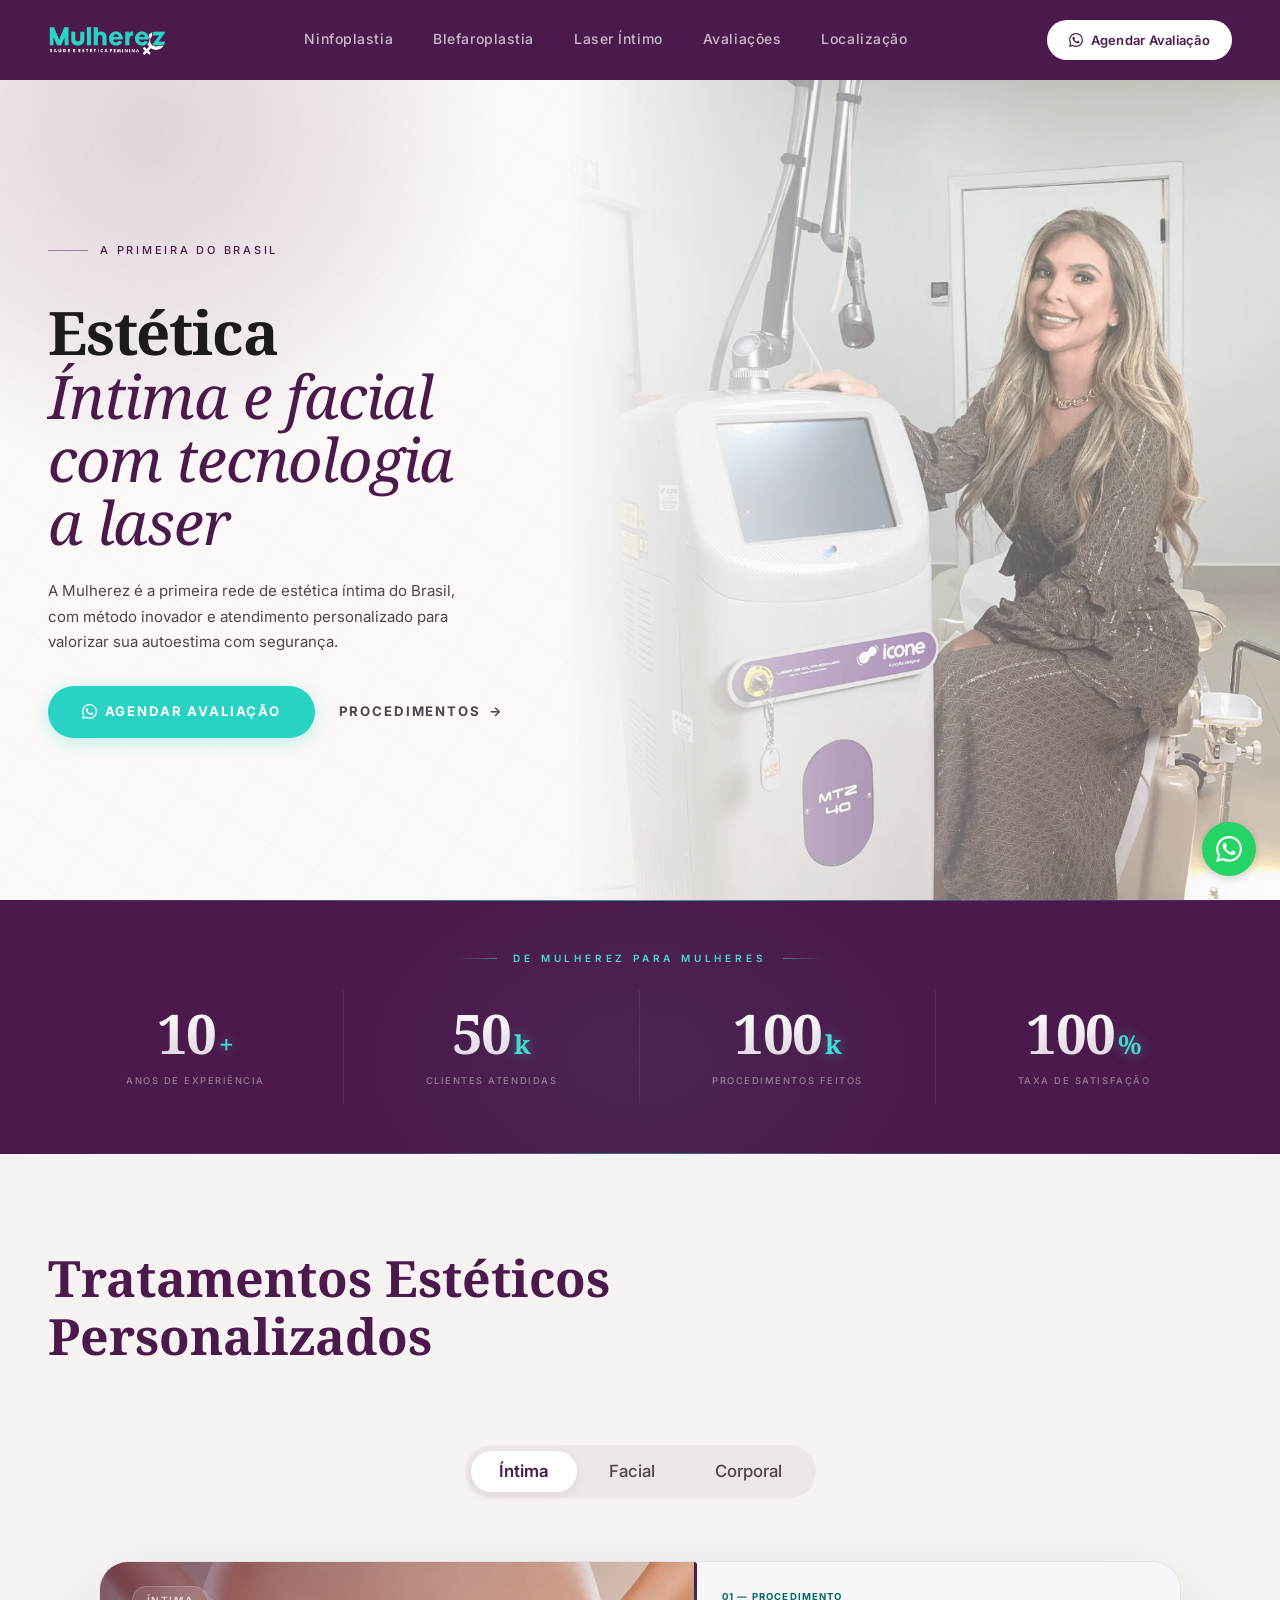
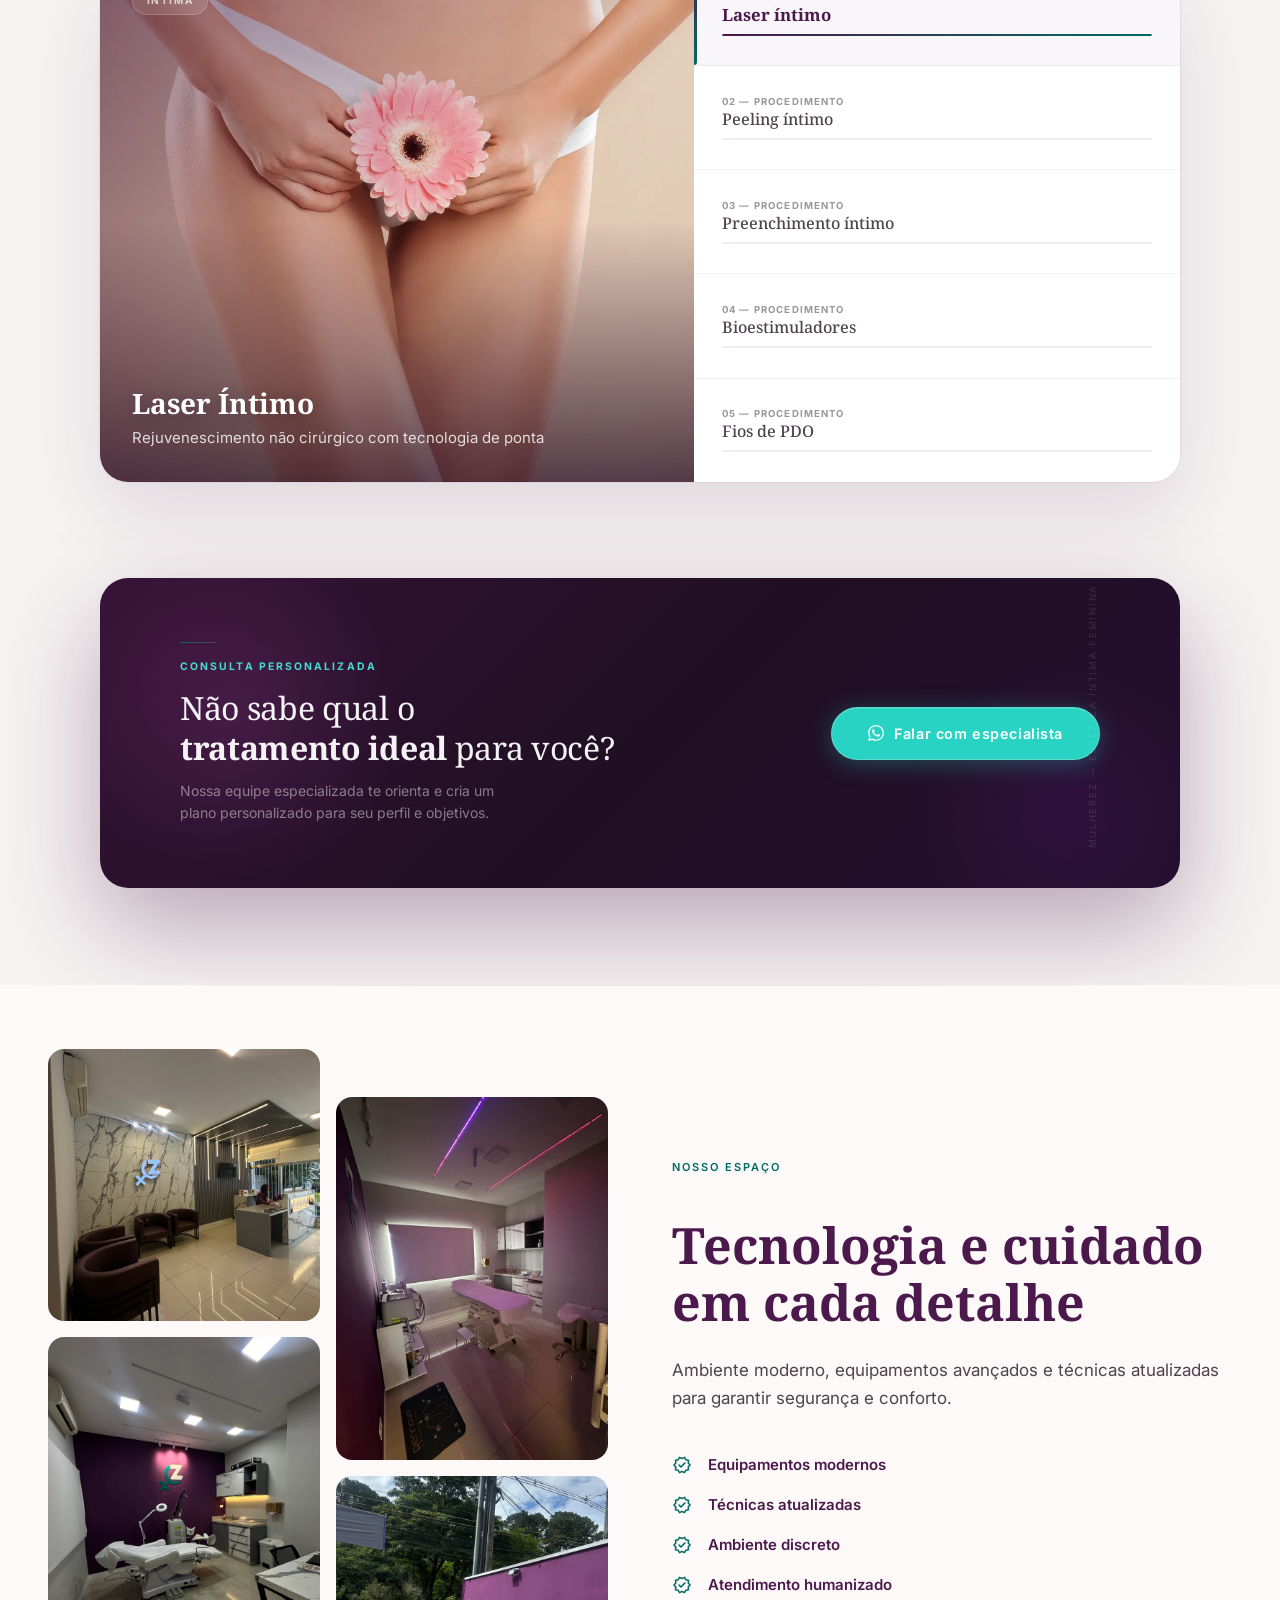
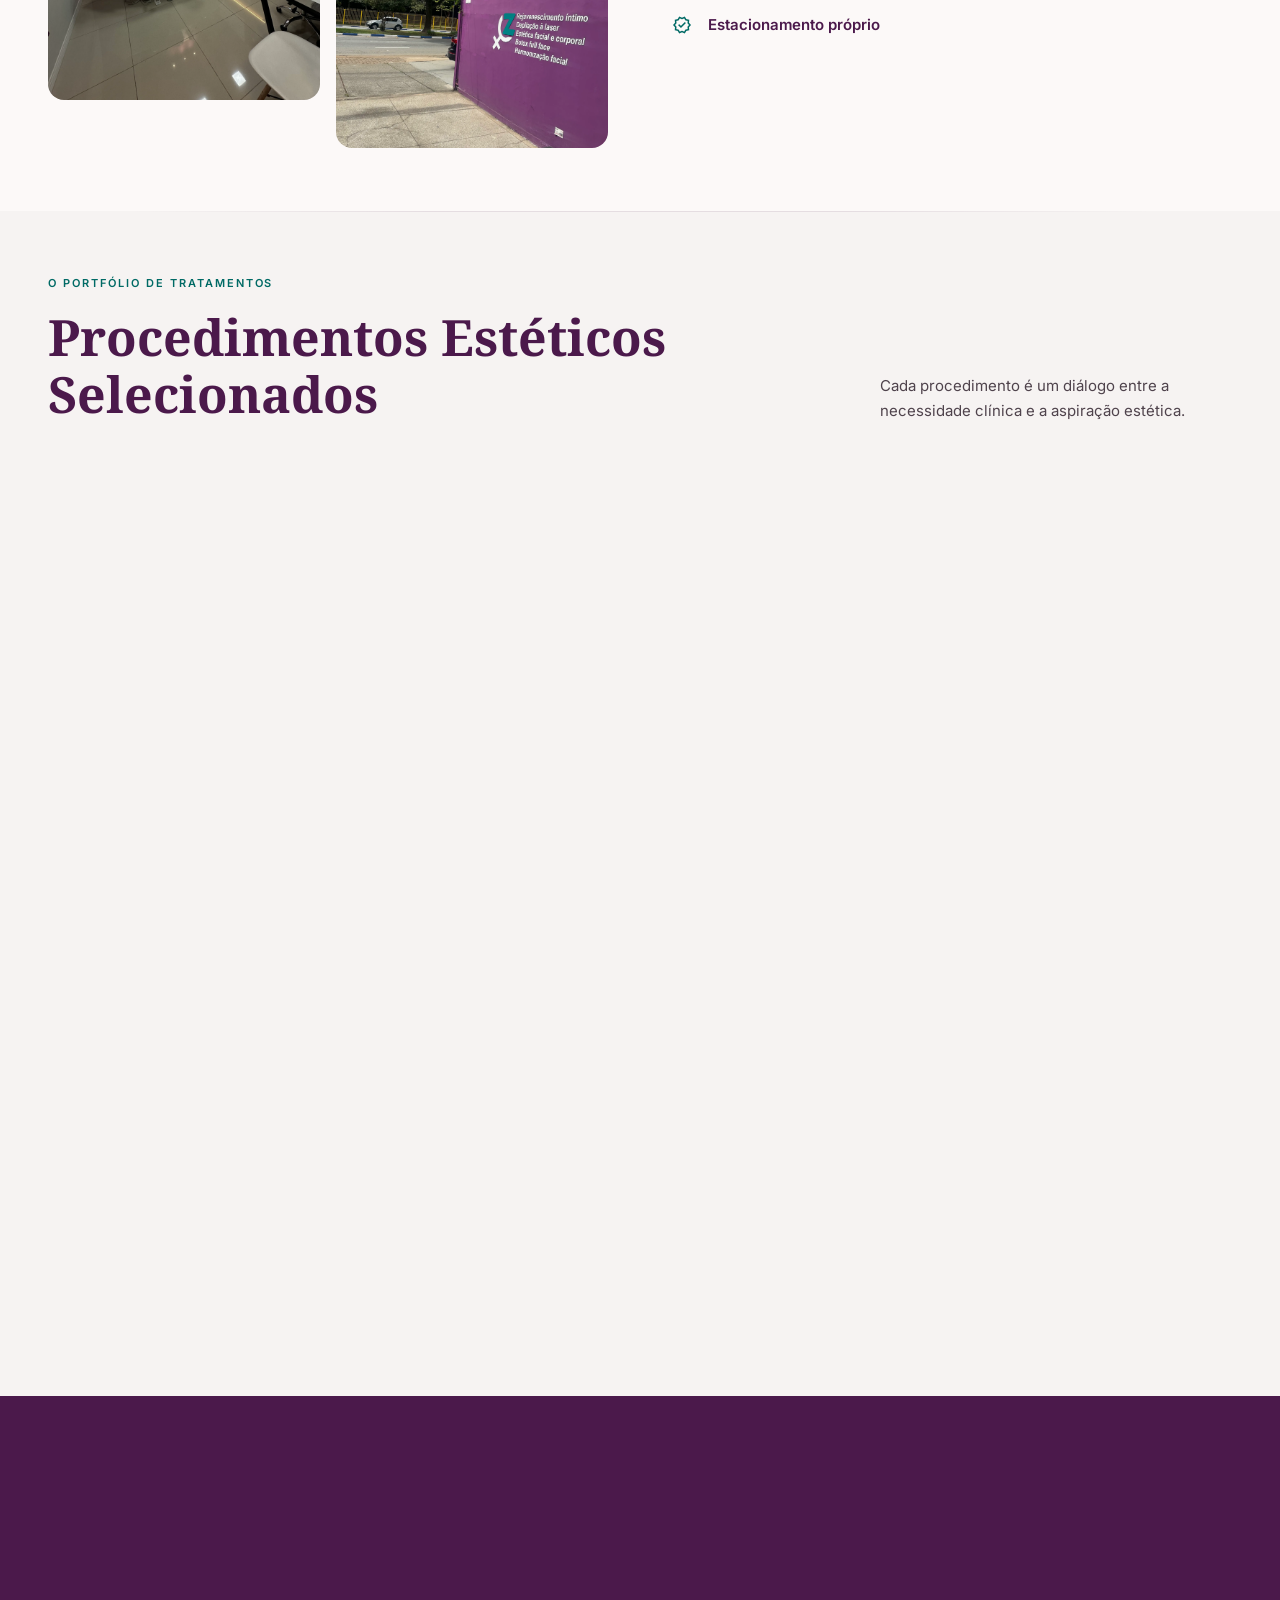
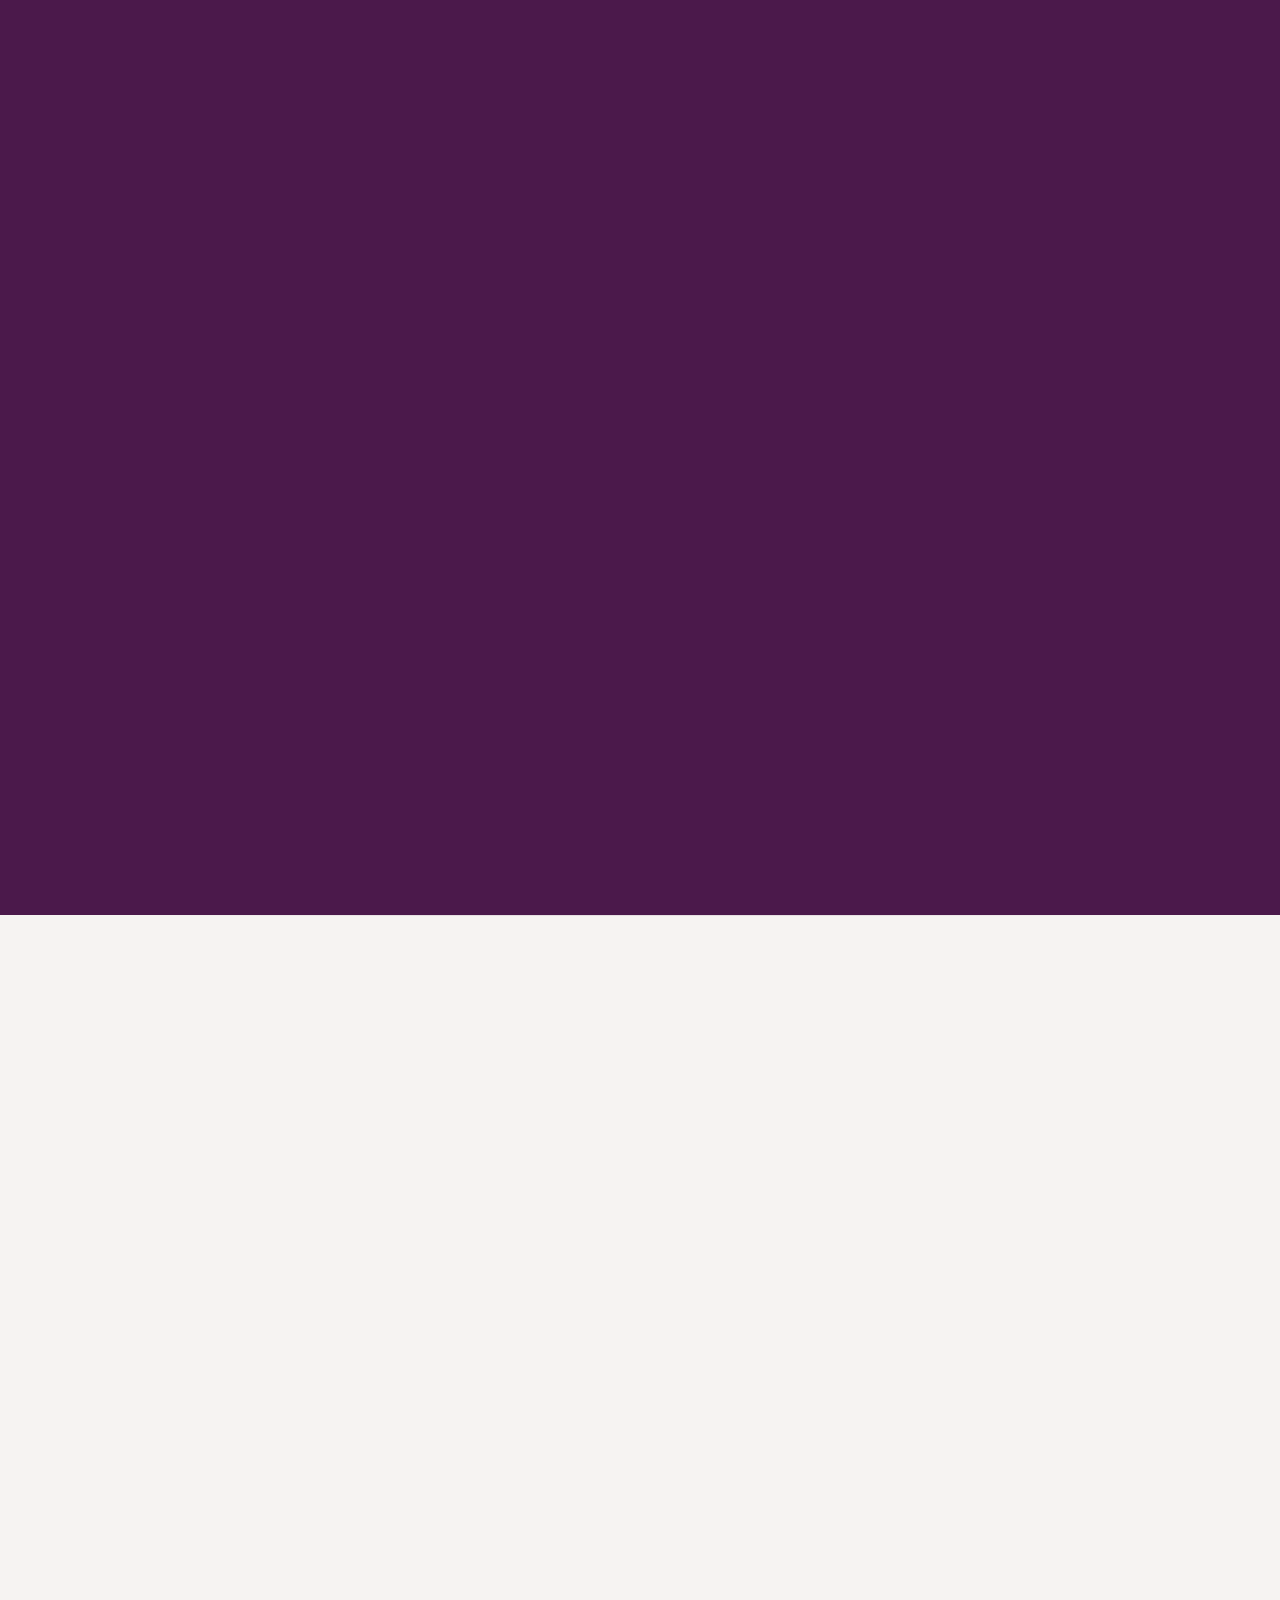
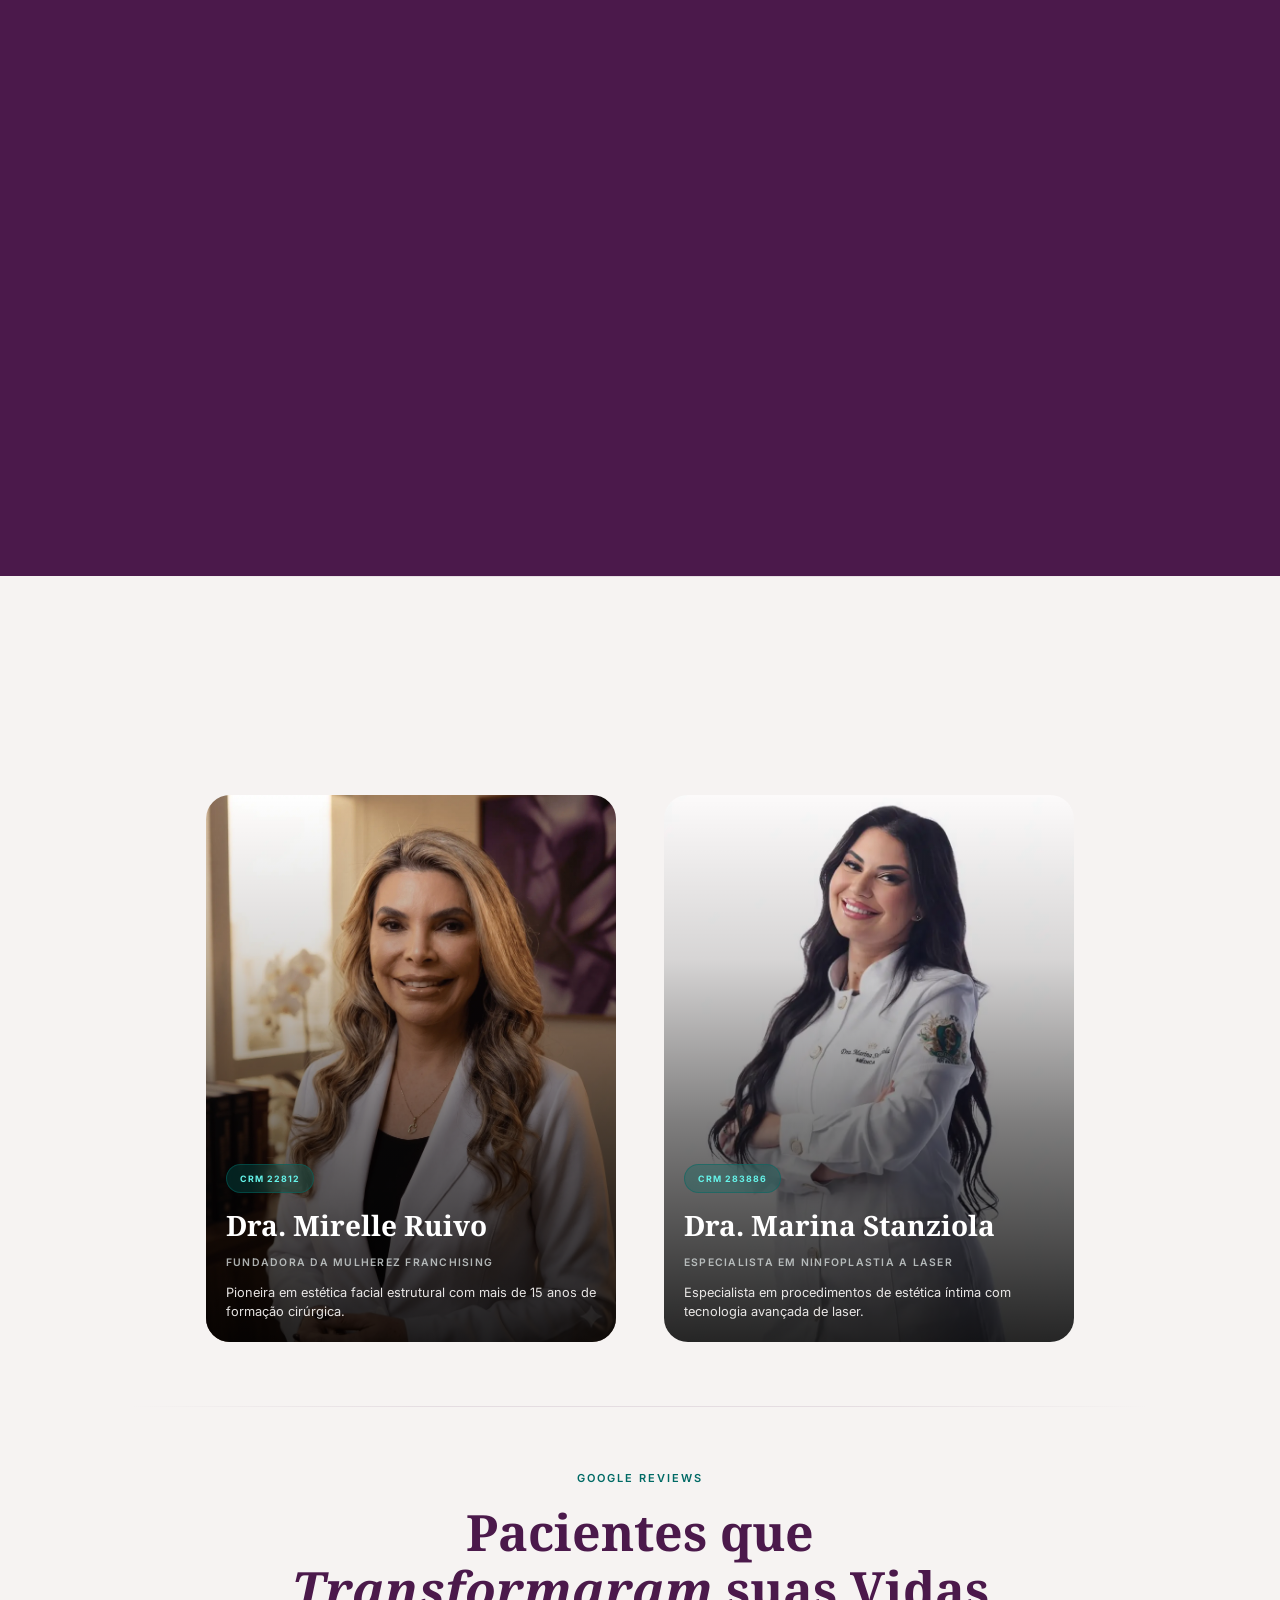
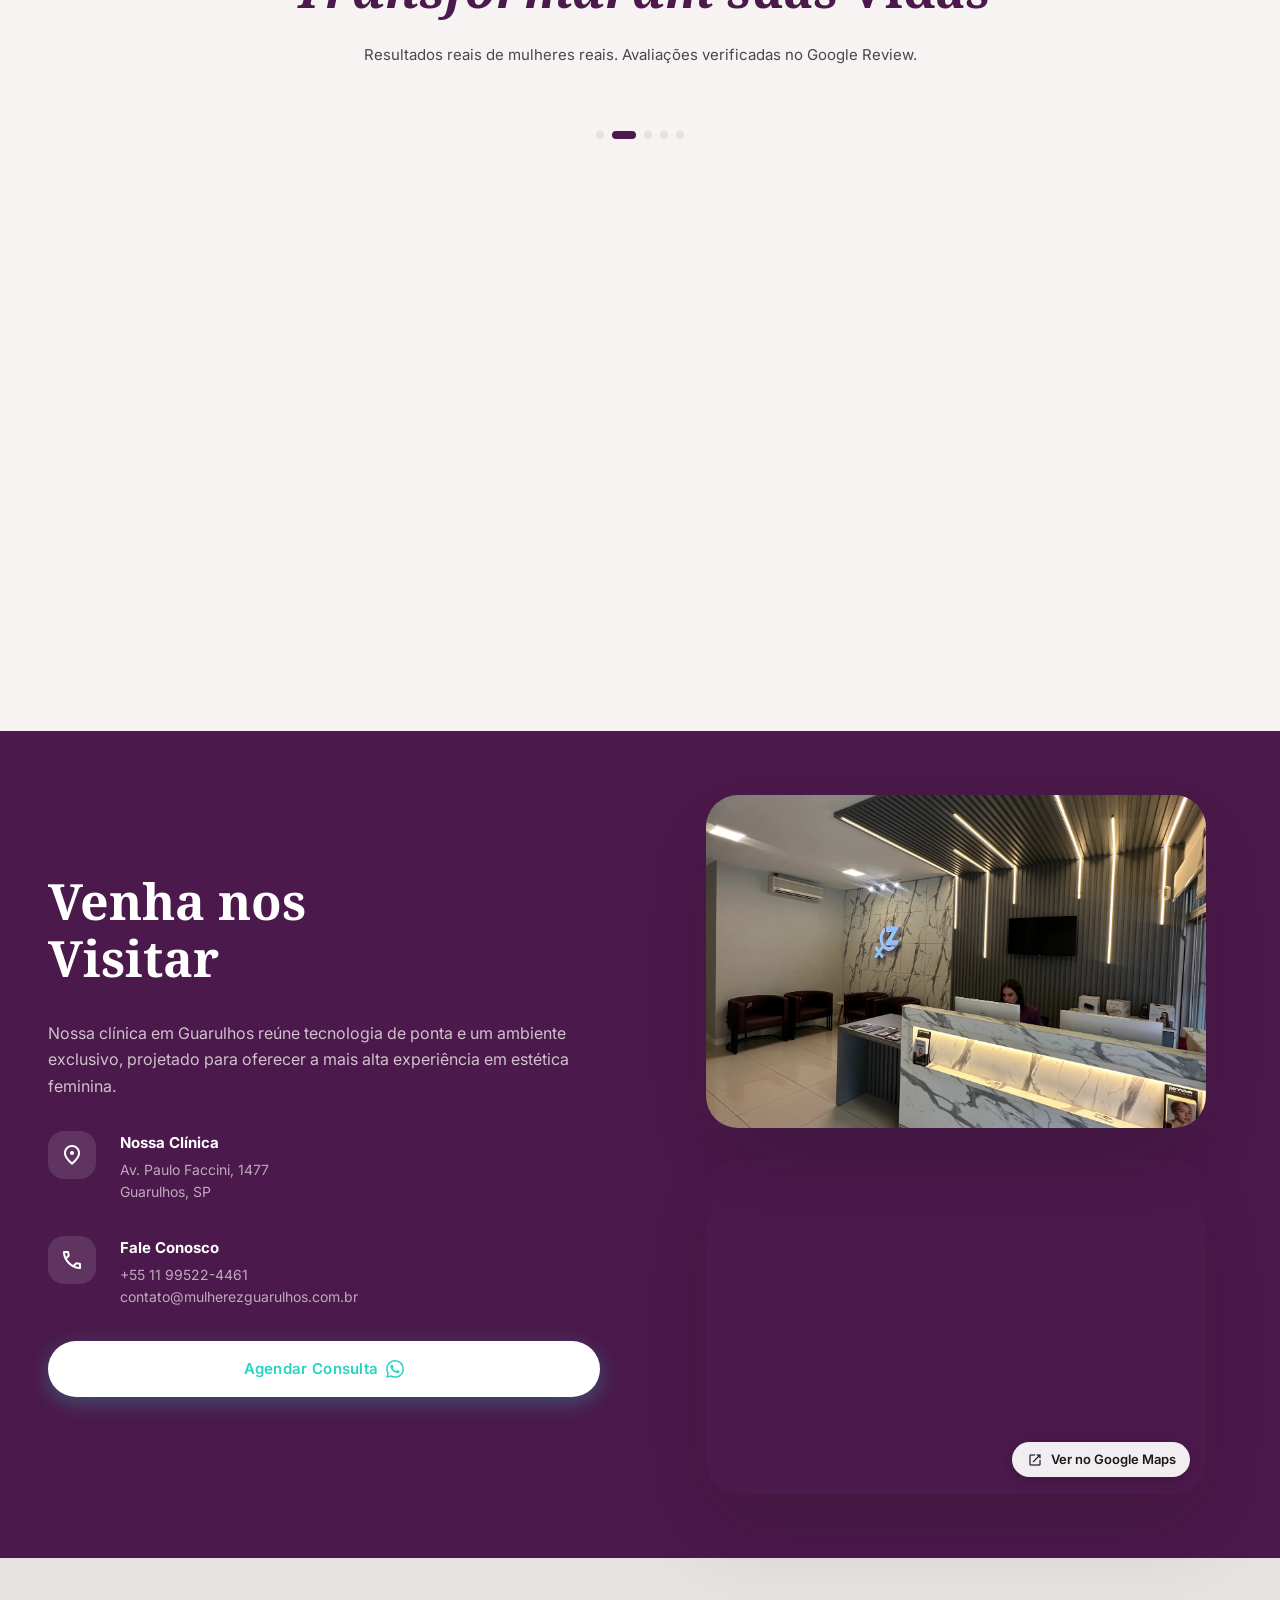
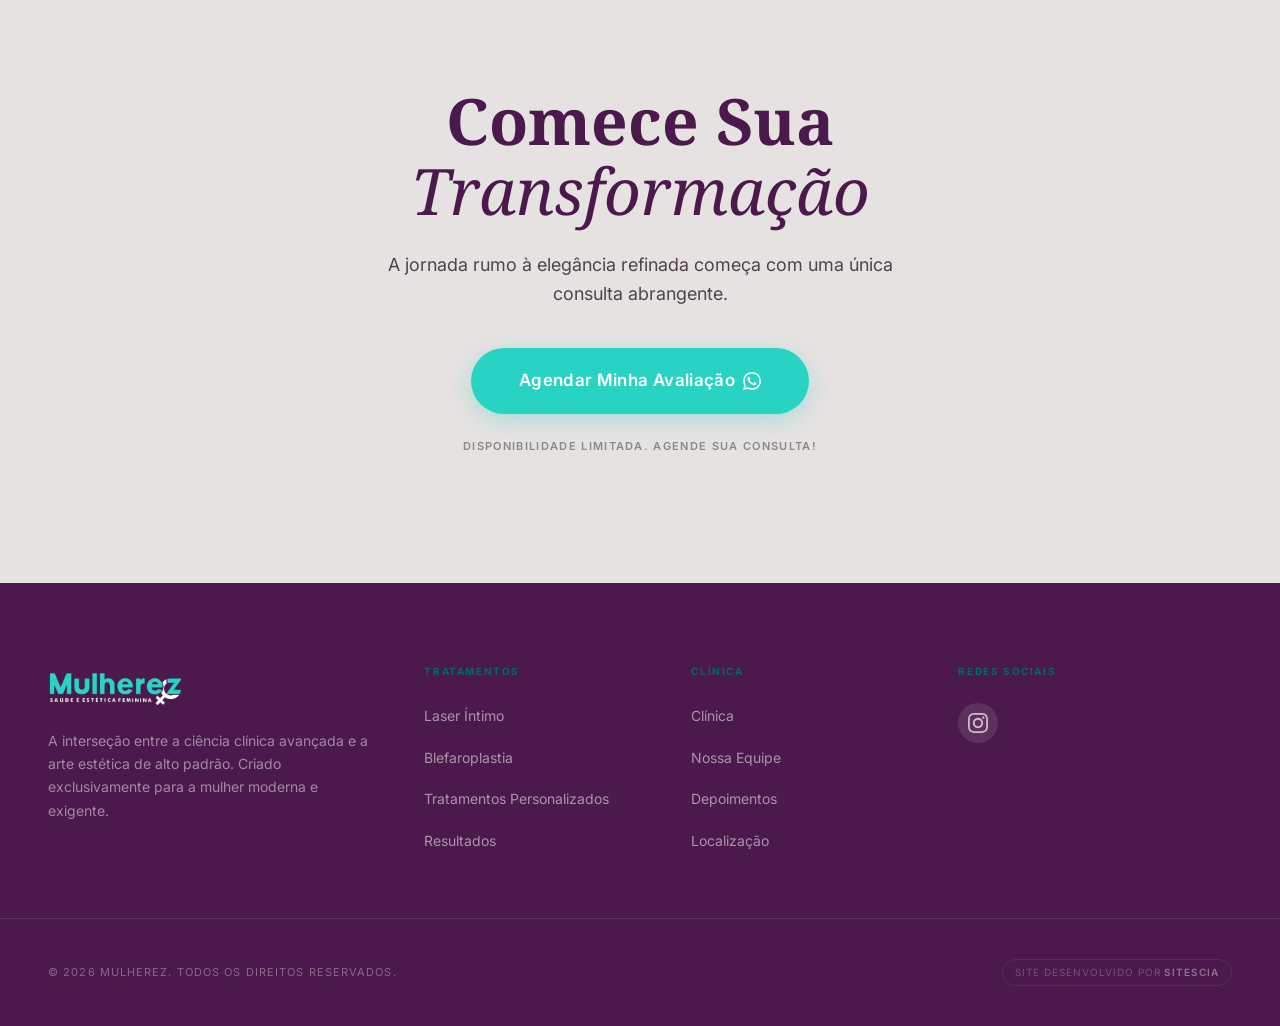
==== commit ab1349f6: "atualiza og:image para foto da Dra. Mirelle no preview do WhatsApp Co-Authored-By: Claude Sonnet 4.6" ====
--- a/index.html
+++ b/index.html
@@ -16,7 +16,7 @@
   <meta property="og:title" content="Mulherez | Estética Feminina" />
   <meta property="og:description"
     content="Onde a precisão médica avançada encontra a arte da estética de alto padrão. Um santuário criado para a mulher sofisticada." />
-  <meta property="og:image" content="assets/img/logo_mulherez.webp" />
+  <meta property="og:image" content="https://mulherez.com.br/assets/img/Dra._Mirelle_Ruivo.webp" />
   <meta property="og:url" content="https://mulherez.com.br" />
   <meta property="og:site_name" content="Mulherez" />
 
@@ -25,7 +25,7 @@
   <meta name="twitter:title" content="Mulherez | Estética Feminina" />
   <meta name="twitter:description"
     content="Onde a precisão médica avançada encontra a arte da estética de alto padrão. Um santuário criado para a mulher sofisticada." />
-  <meta name="twitter:image" content="assets/img/logo_mulherez.webp" />
+  <meta name="twitter:image" content="https://mulherez.com.br/assets/img/Dra._Mirelle_Ruivo.webp" />
 
   <!-- Favicon & Icons -->
   <link rel="icon" type="image/webp" href="assets/img/favicon.webp" />
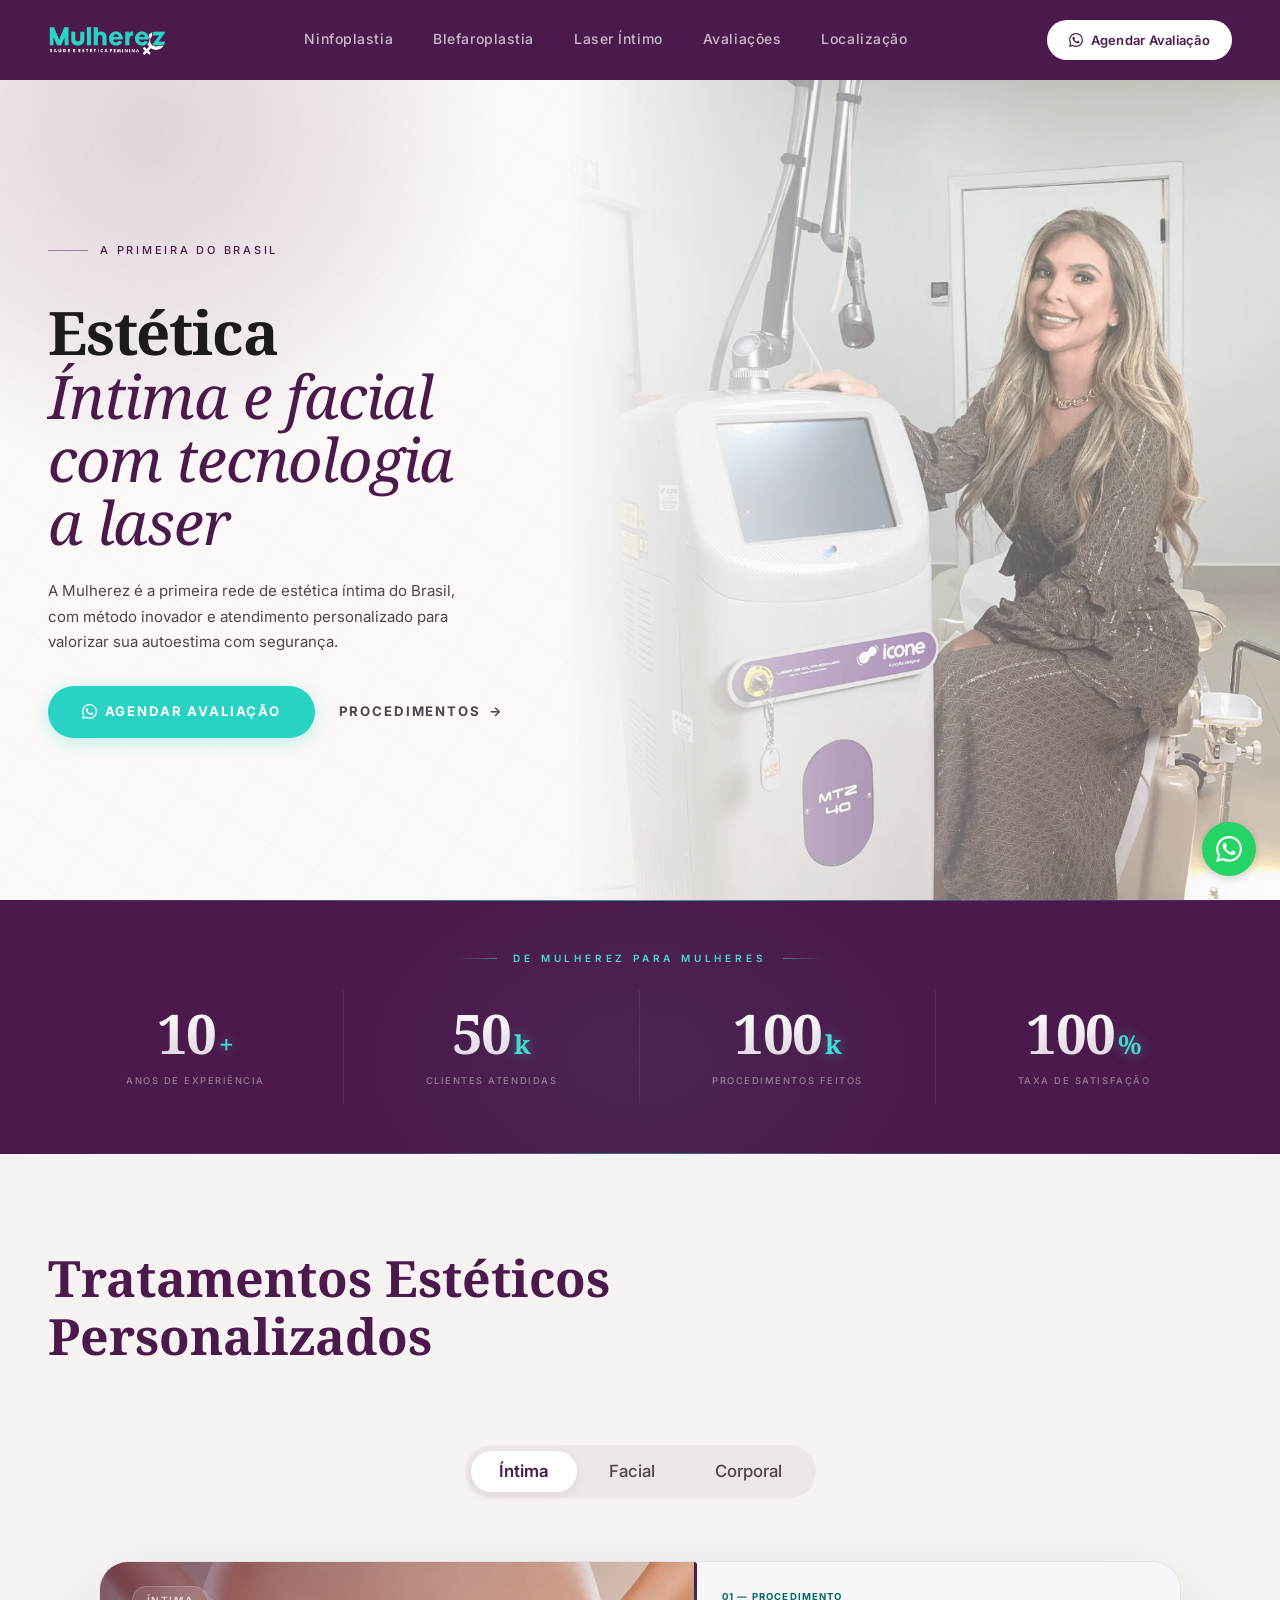
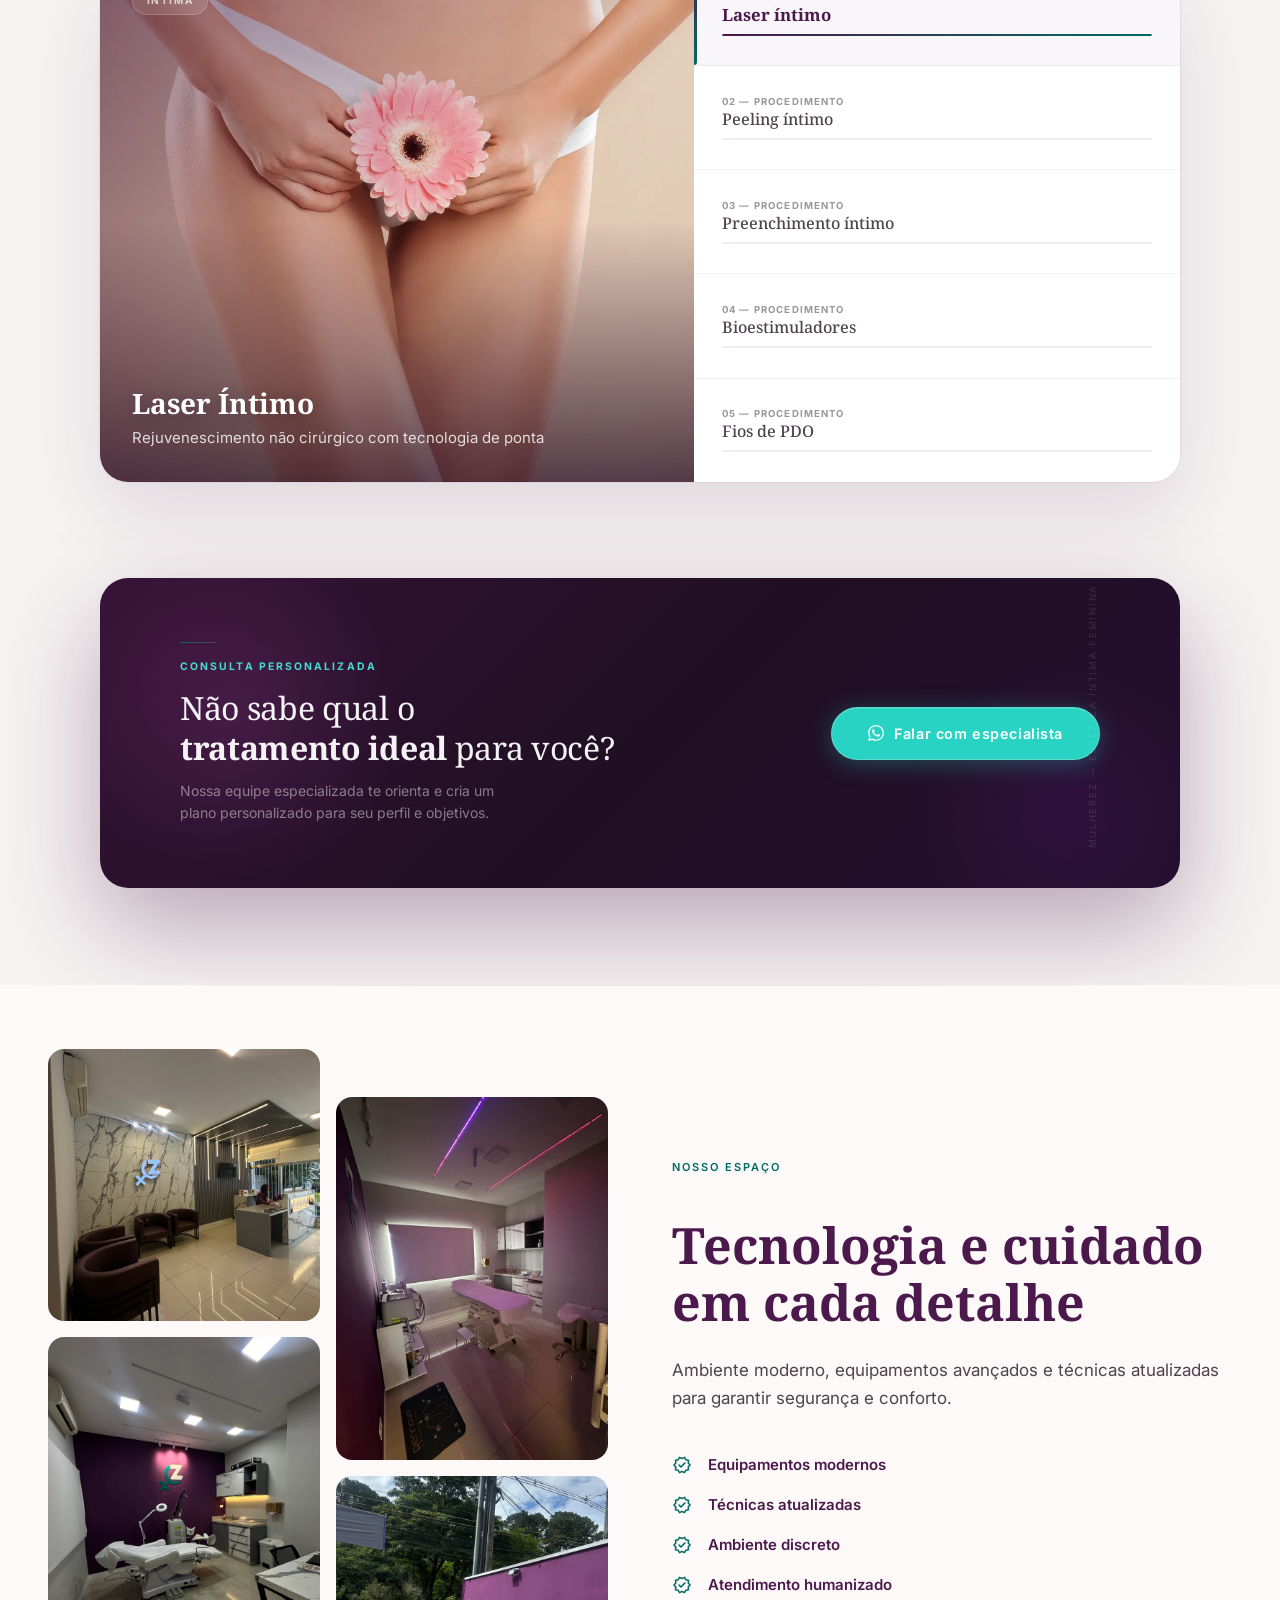
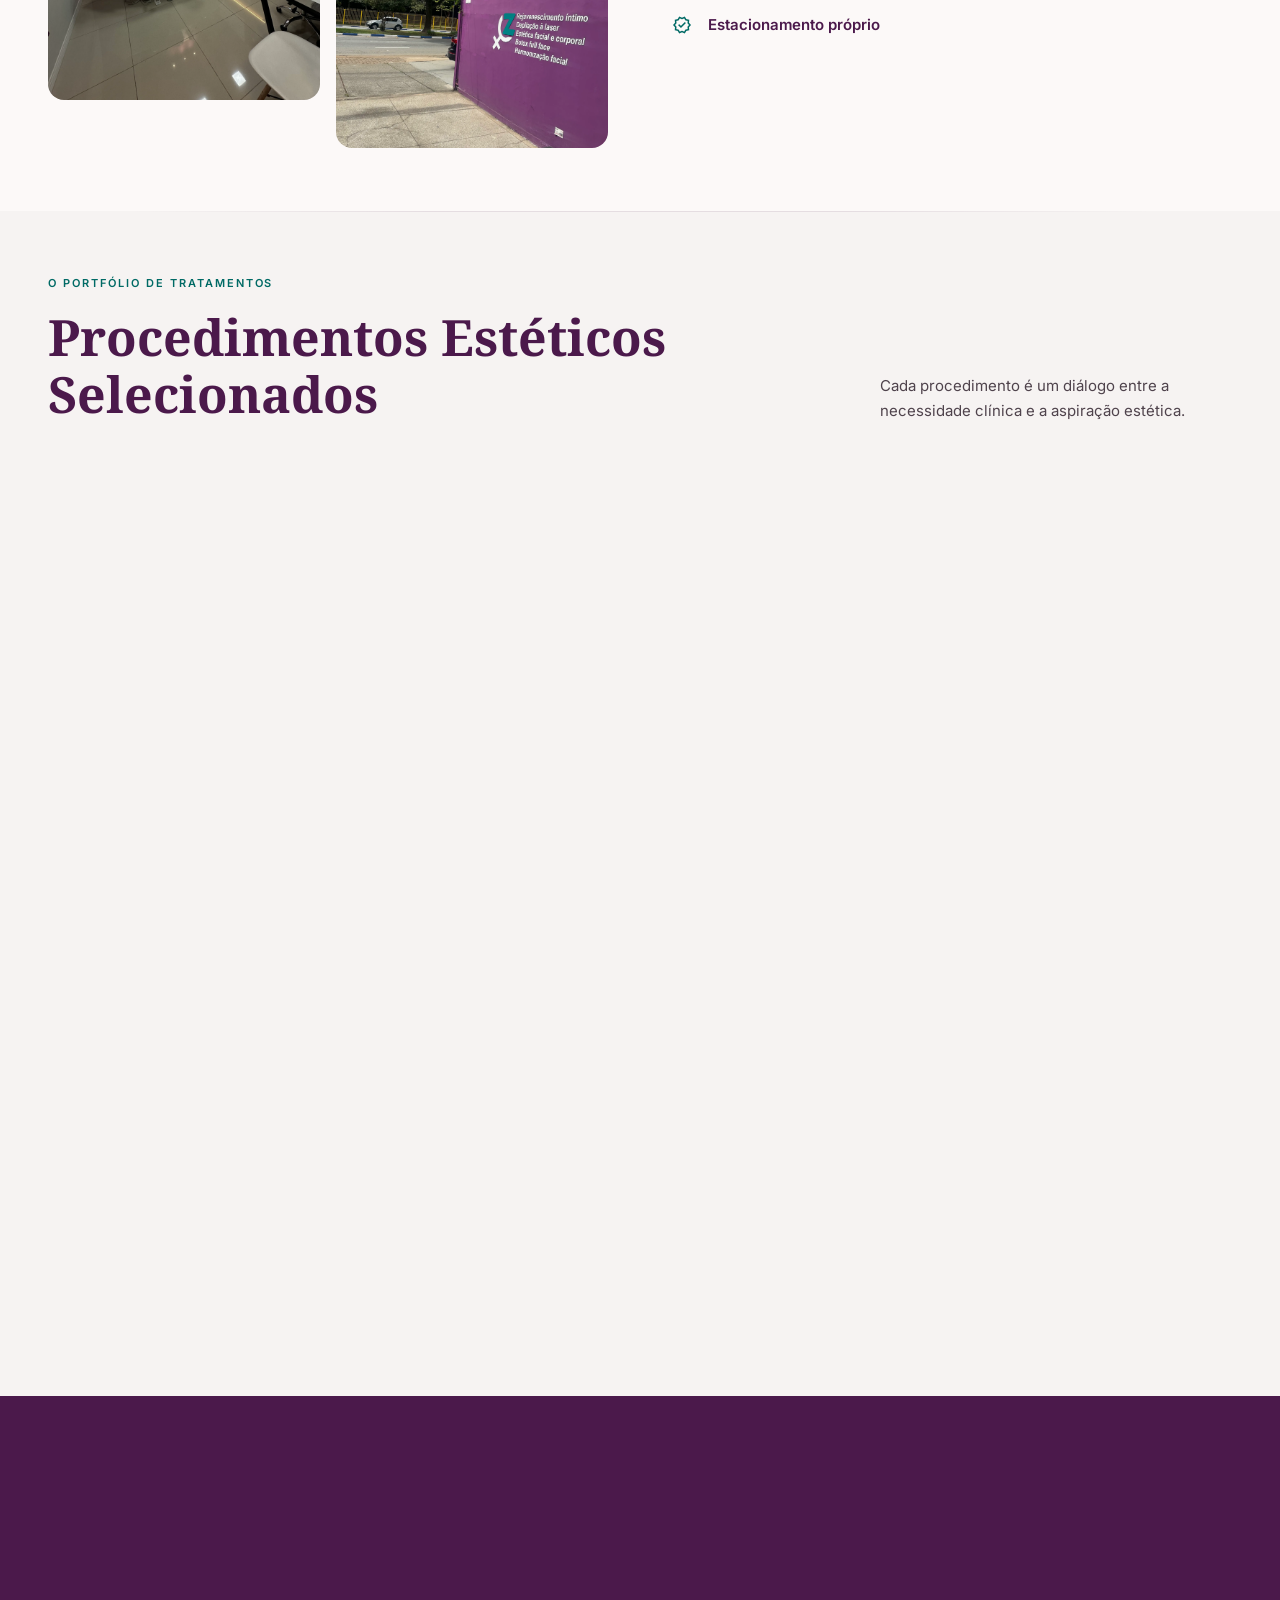
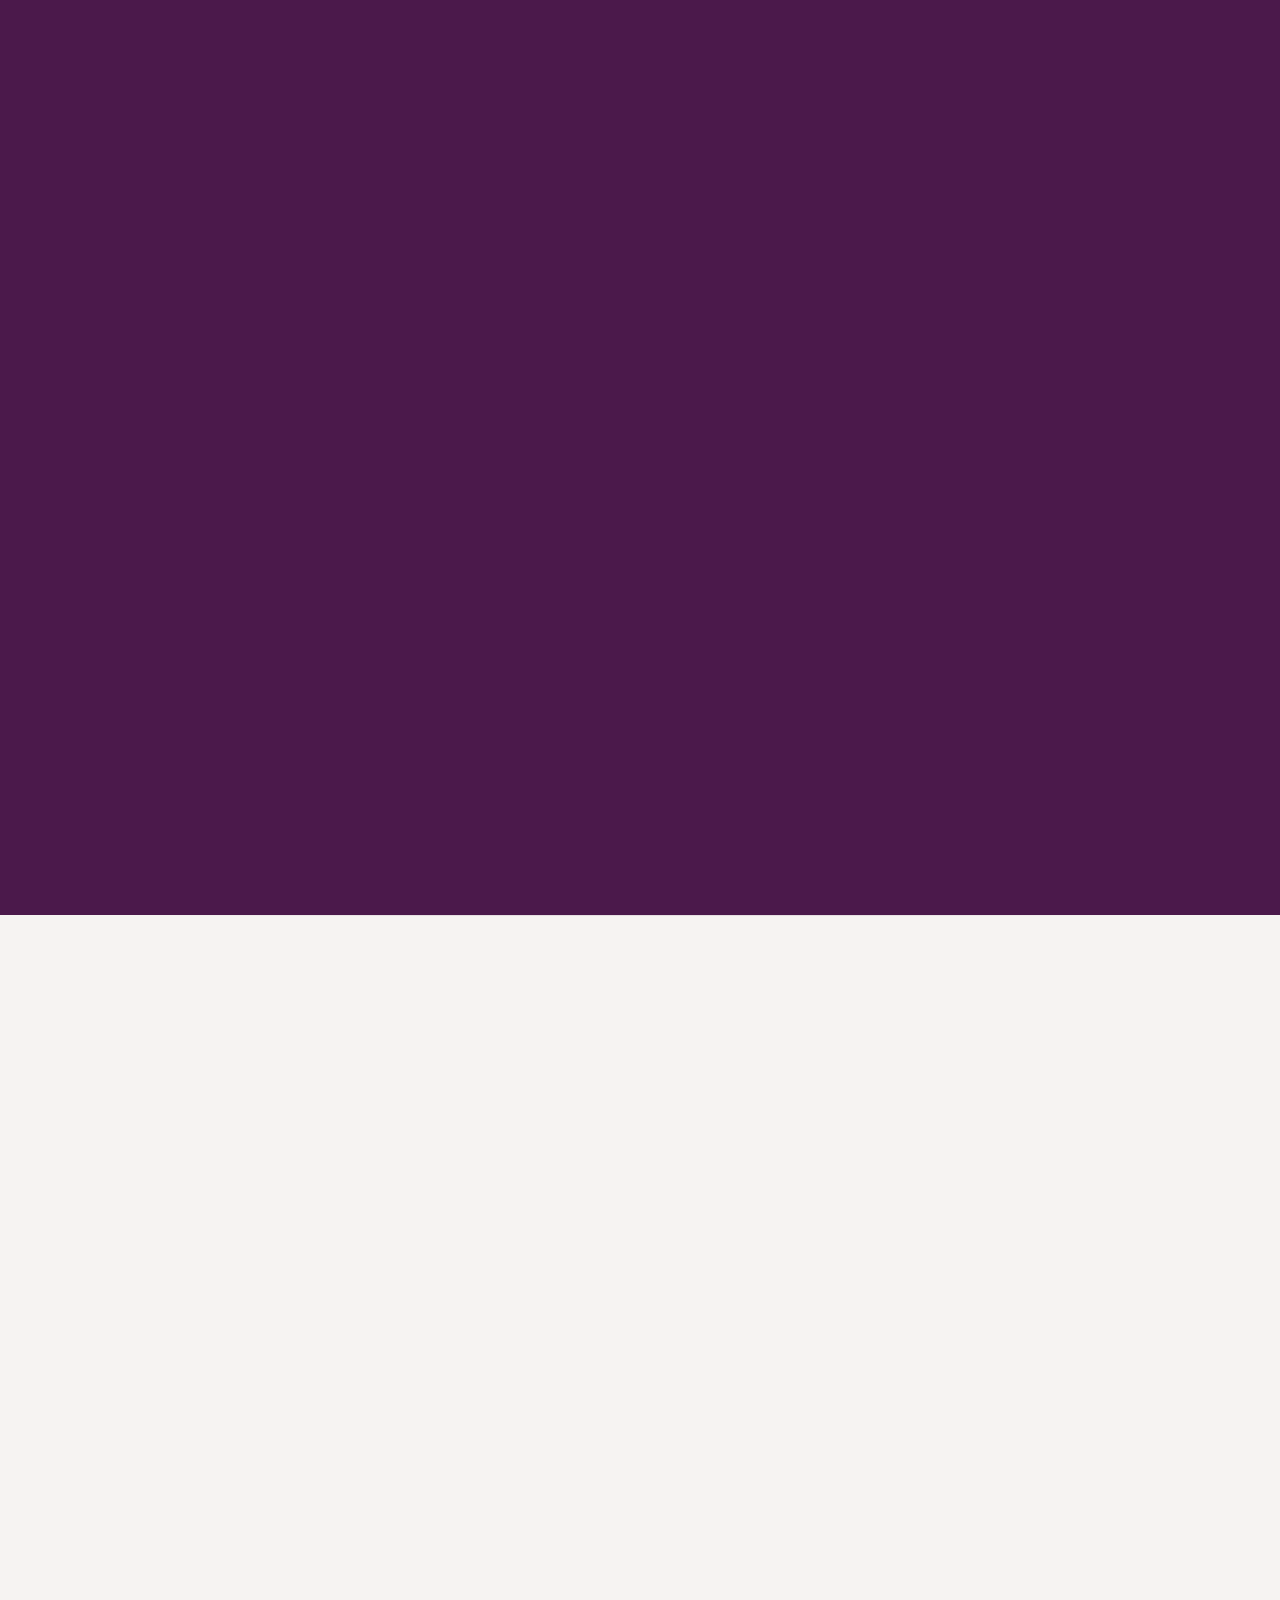
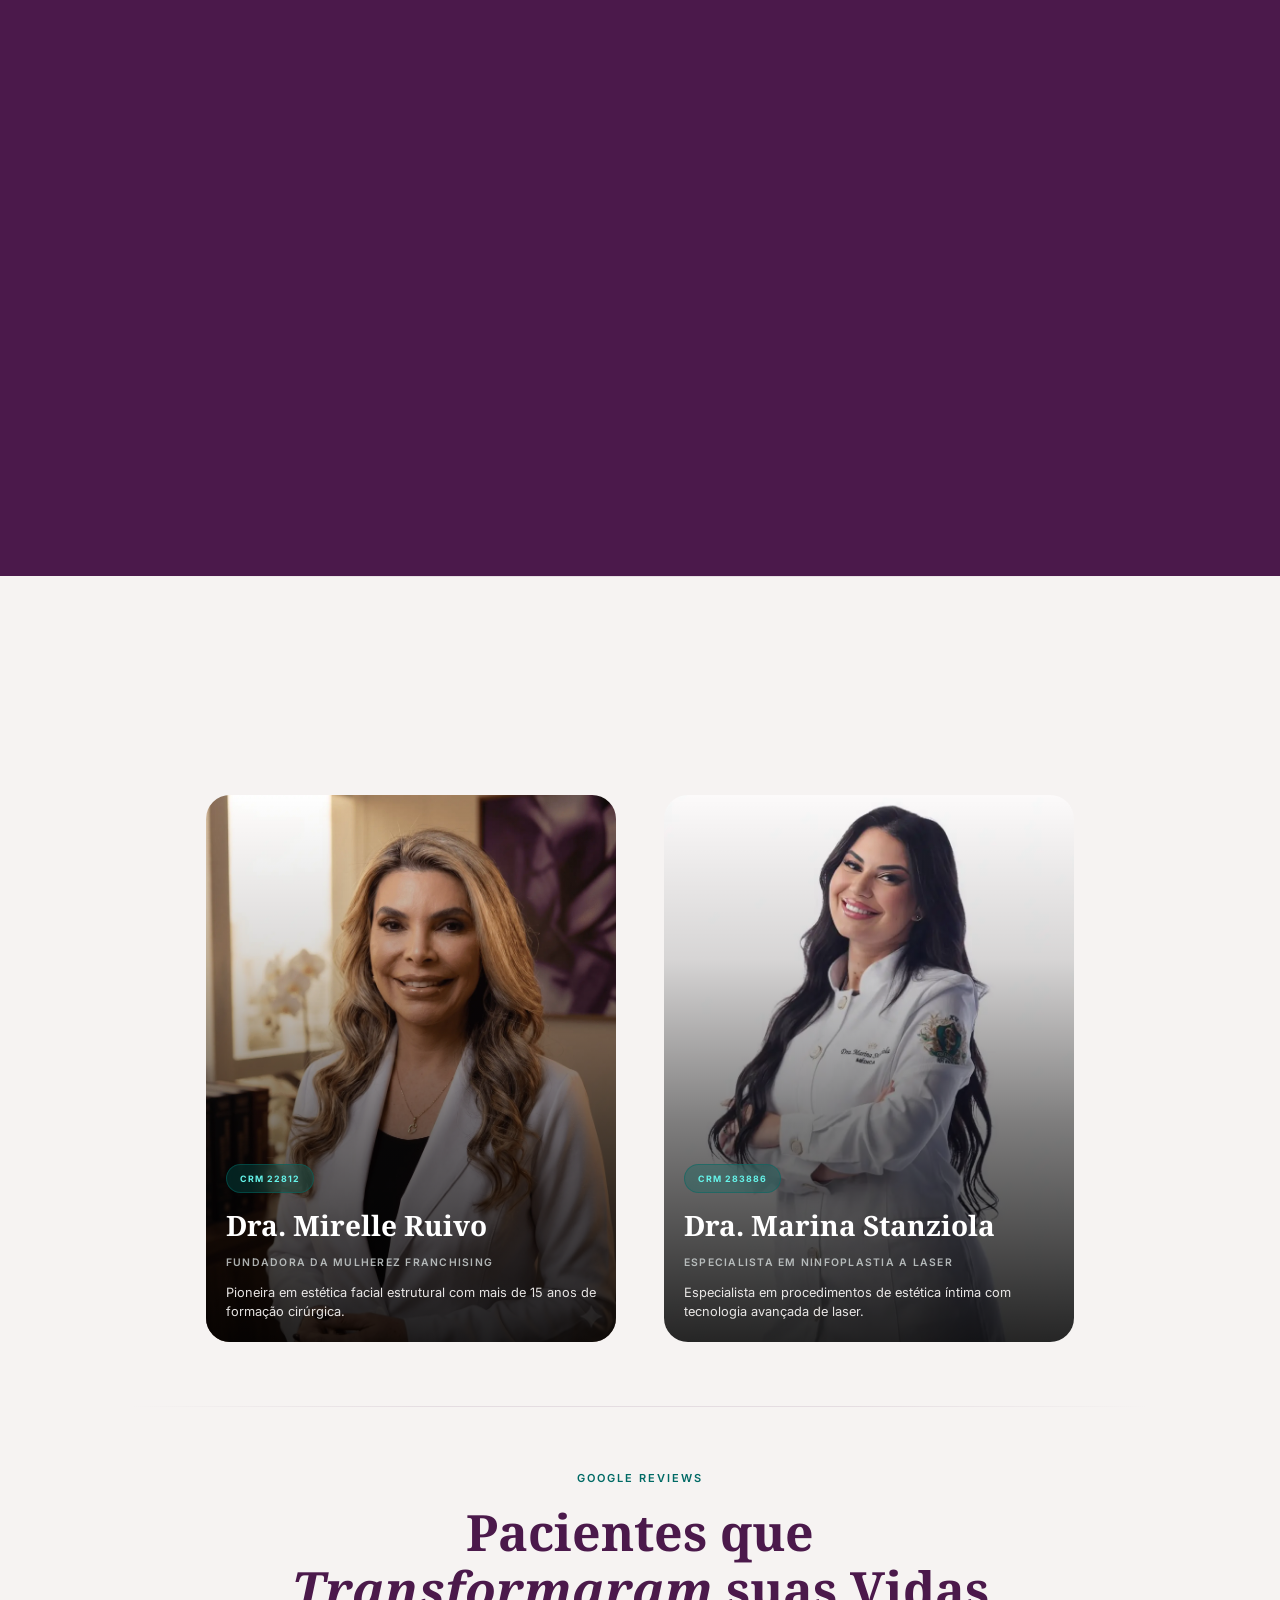
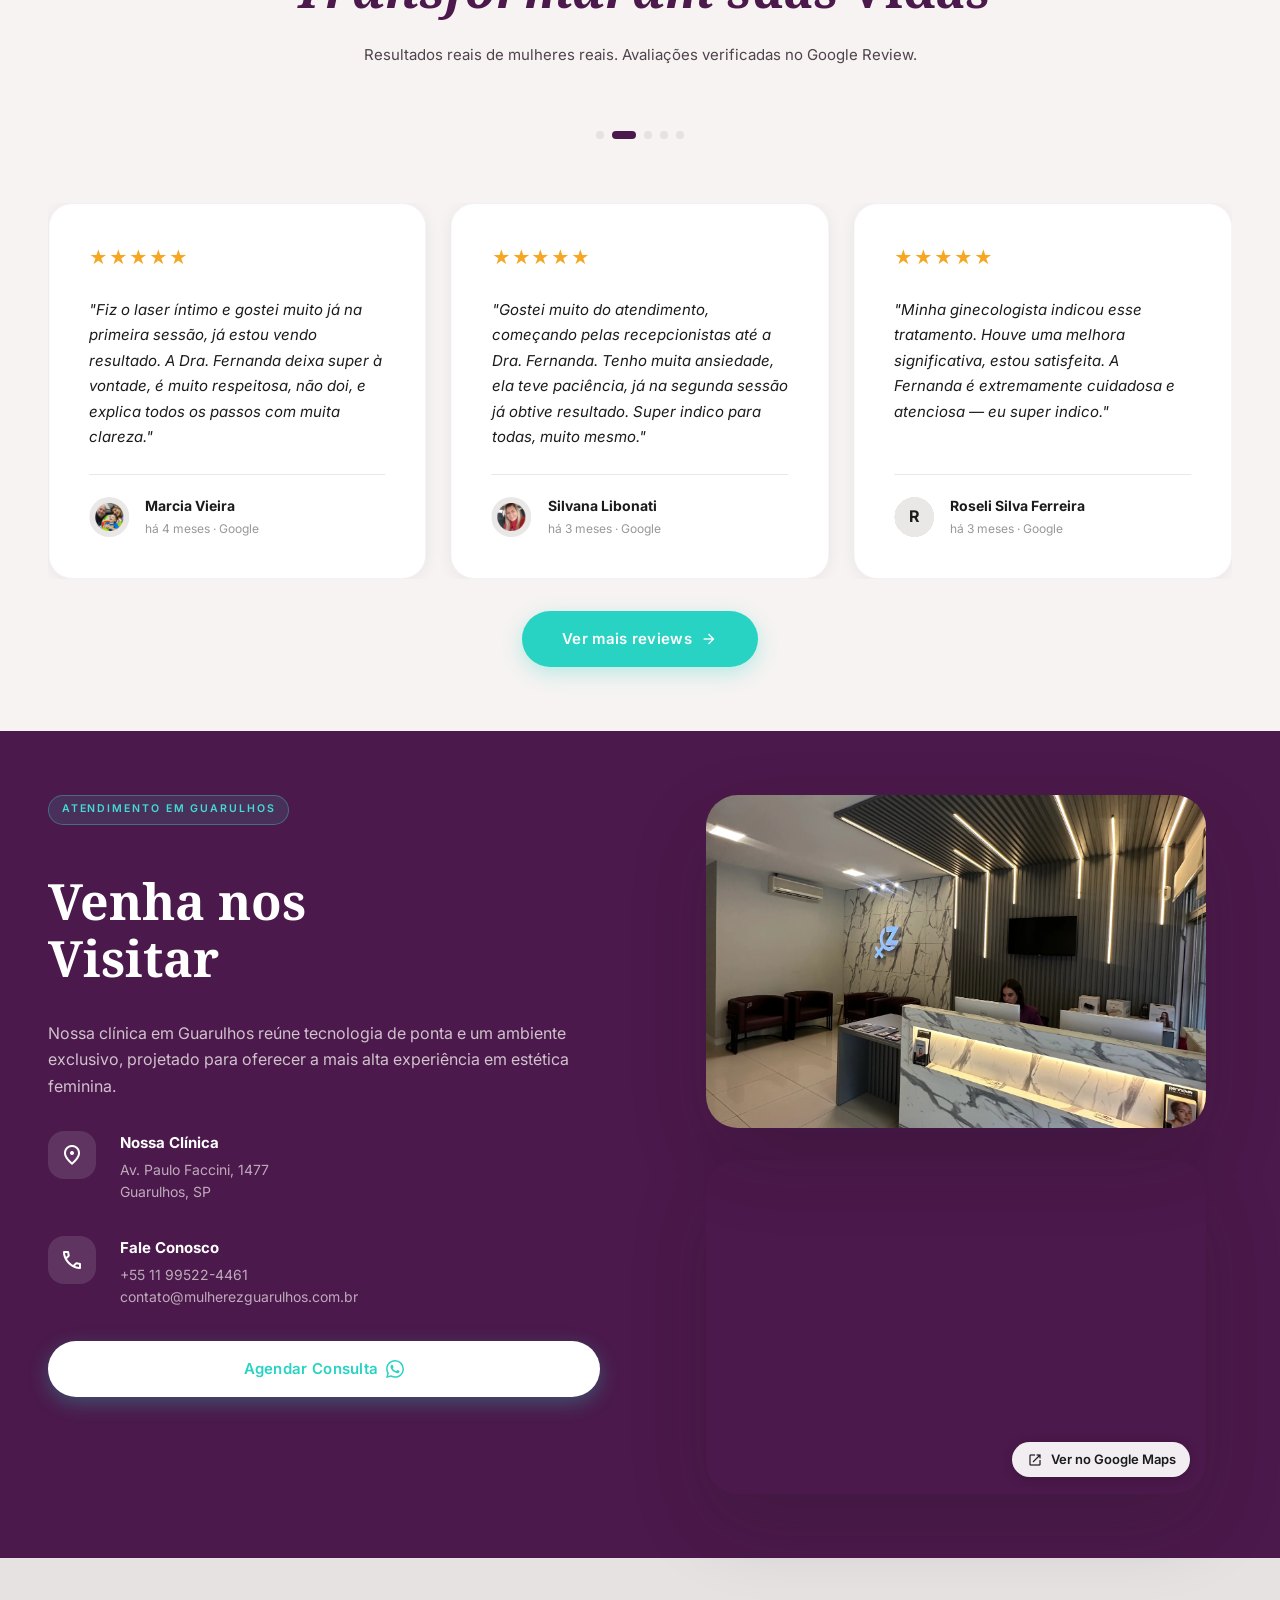
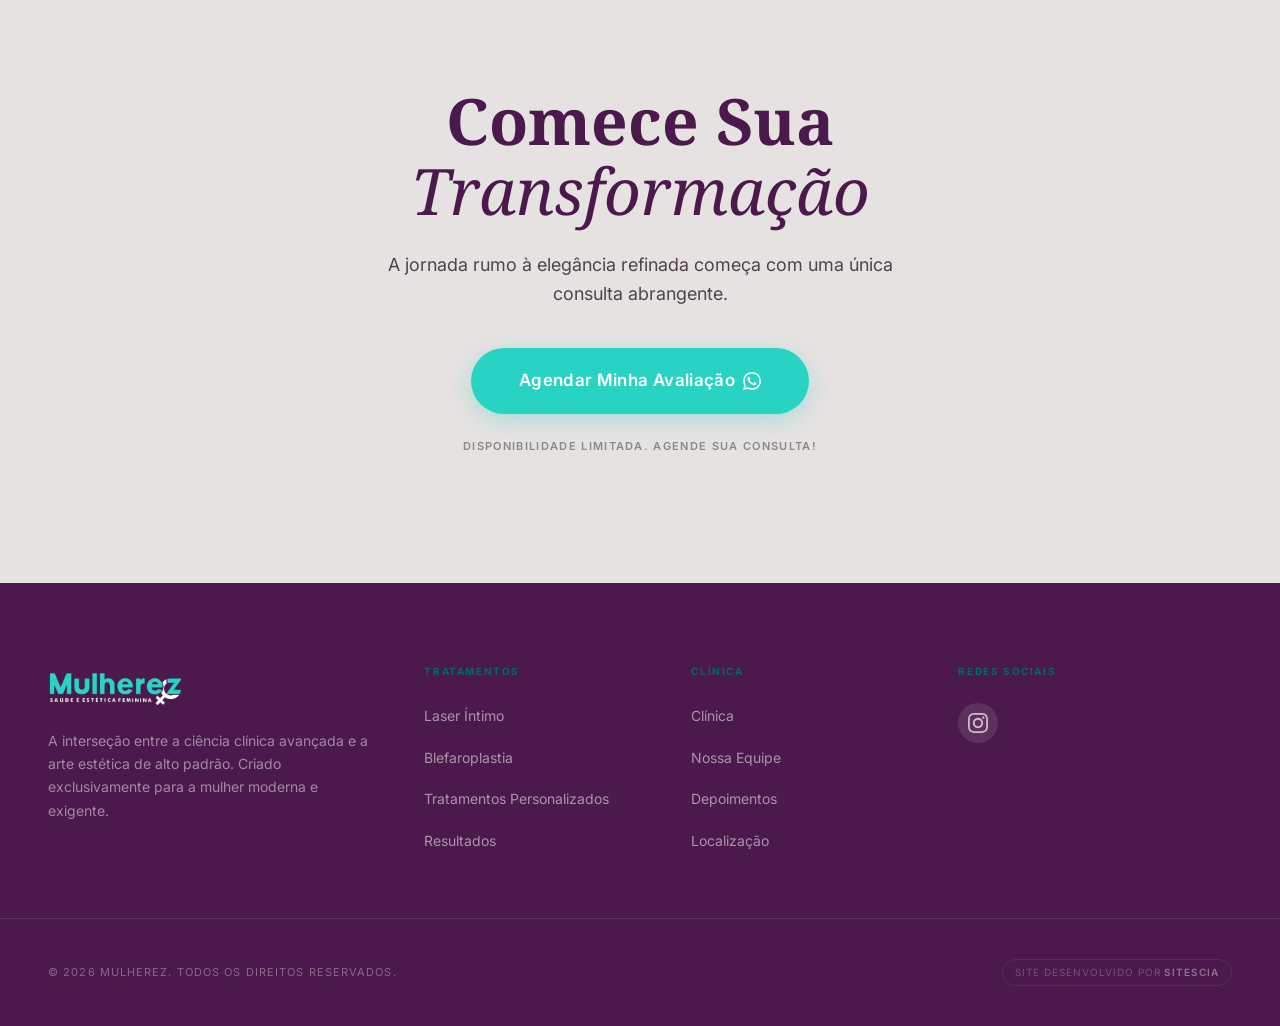
==== commit 9f507d27: "feat: add Google Tag Manager scripts" ====
--- a/index.html
+++ b/index.html
@@ -2,6 +2,10 @@
 <html lang="pt-BR">
 
 <head>
+  <!-- Google Tag Manager -->
+  <script>(function(w,d,s,l,i){w[l]=w[l]||[];w[l].push({'gtm.start': new Date().getTime(),event:'gtm.js'});var f=d.getElementsByTagName(s)[0], j=d.createElement(s),dl=l!='dataLayer'?'&l='+l:'';j.async=true;j.src= 'https://www.googletagmanager.com/gtm.js?id='+i+dl;f.parentNode.insertBefore(j,f); })(window,document,'script','dataLayer','GTM-5MMVL4TX');</script>
+  <!-- End Google Tag Manager -->
+
   <meta charset="UTF-8" />
   <meta name="viewport" content="width=device-width, initial-scale=1.0" />
   <meta name="description"
@@ -166,6 +170,9 @@
 </head>
 
 <body>
+  <!-- Google Tag Manager (noscript) -->
+  <noscript><iframe src="https://www.googletagmanager.com/ns.html?id=GTM-5MMVL4TX" height="0" width="0" style="display:none;visibility:hidden"></iframe></noscript>
+  <!-- End Google Tag Manager (noscript) -->
 
   <!-- ══════════════════════════════════════════
        PRELOADER
